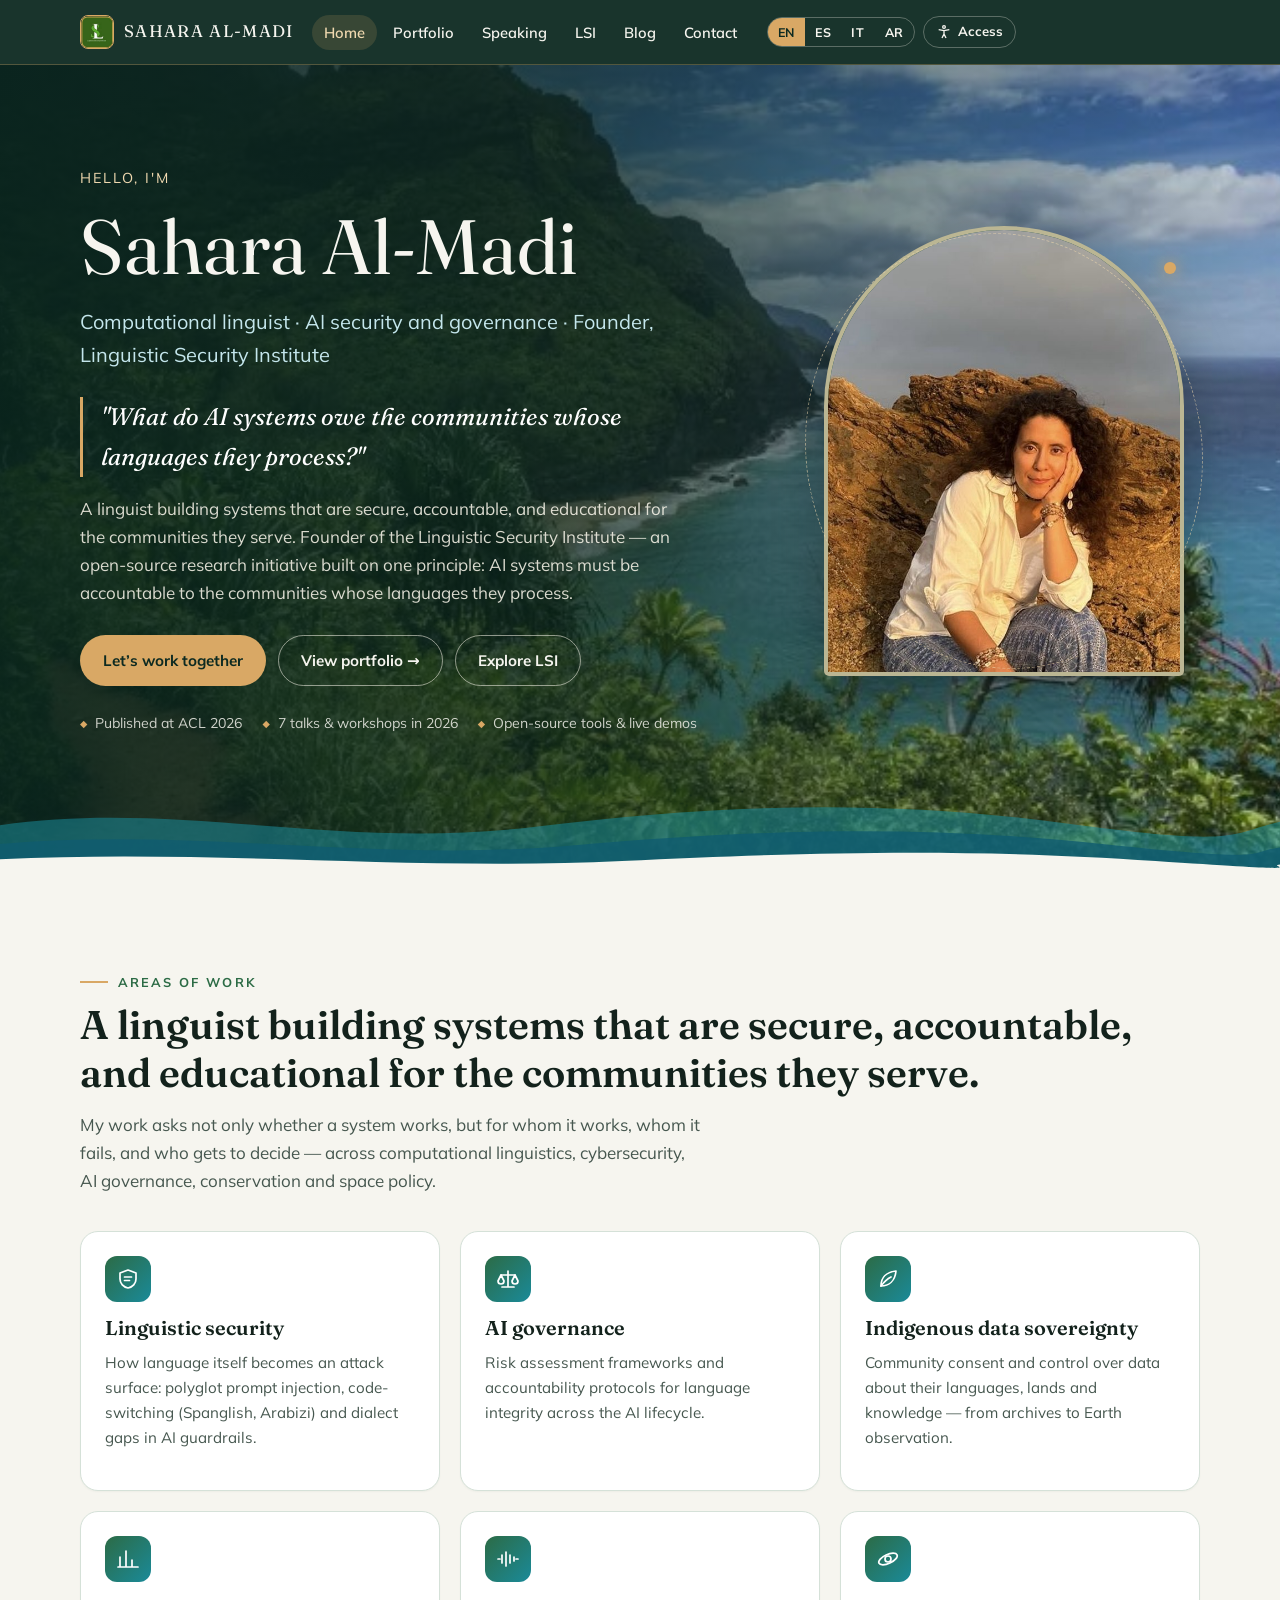
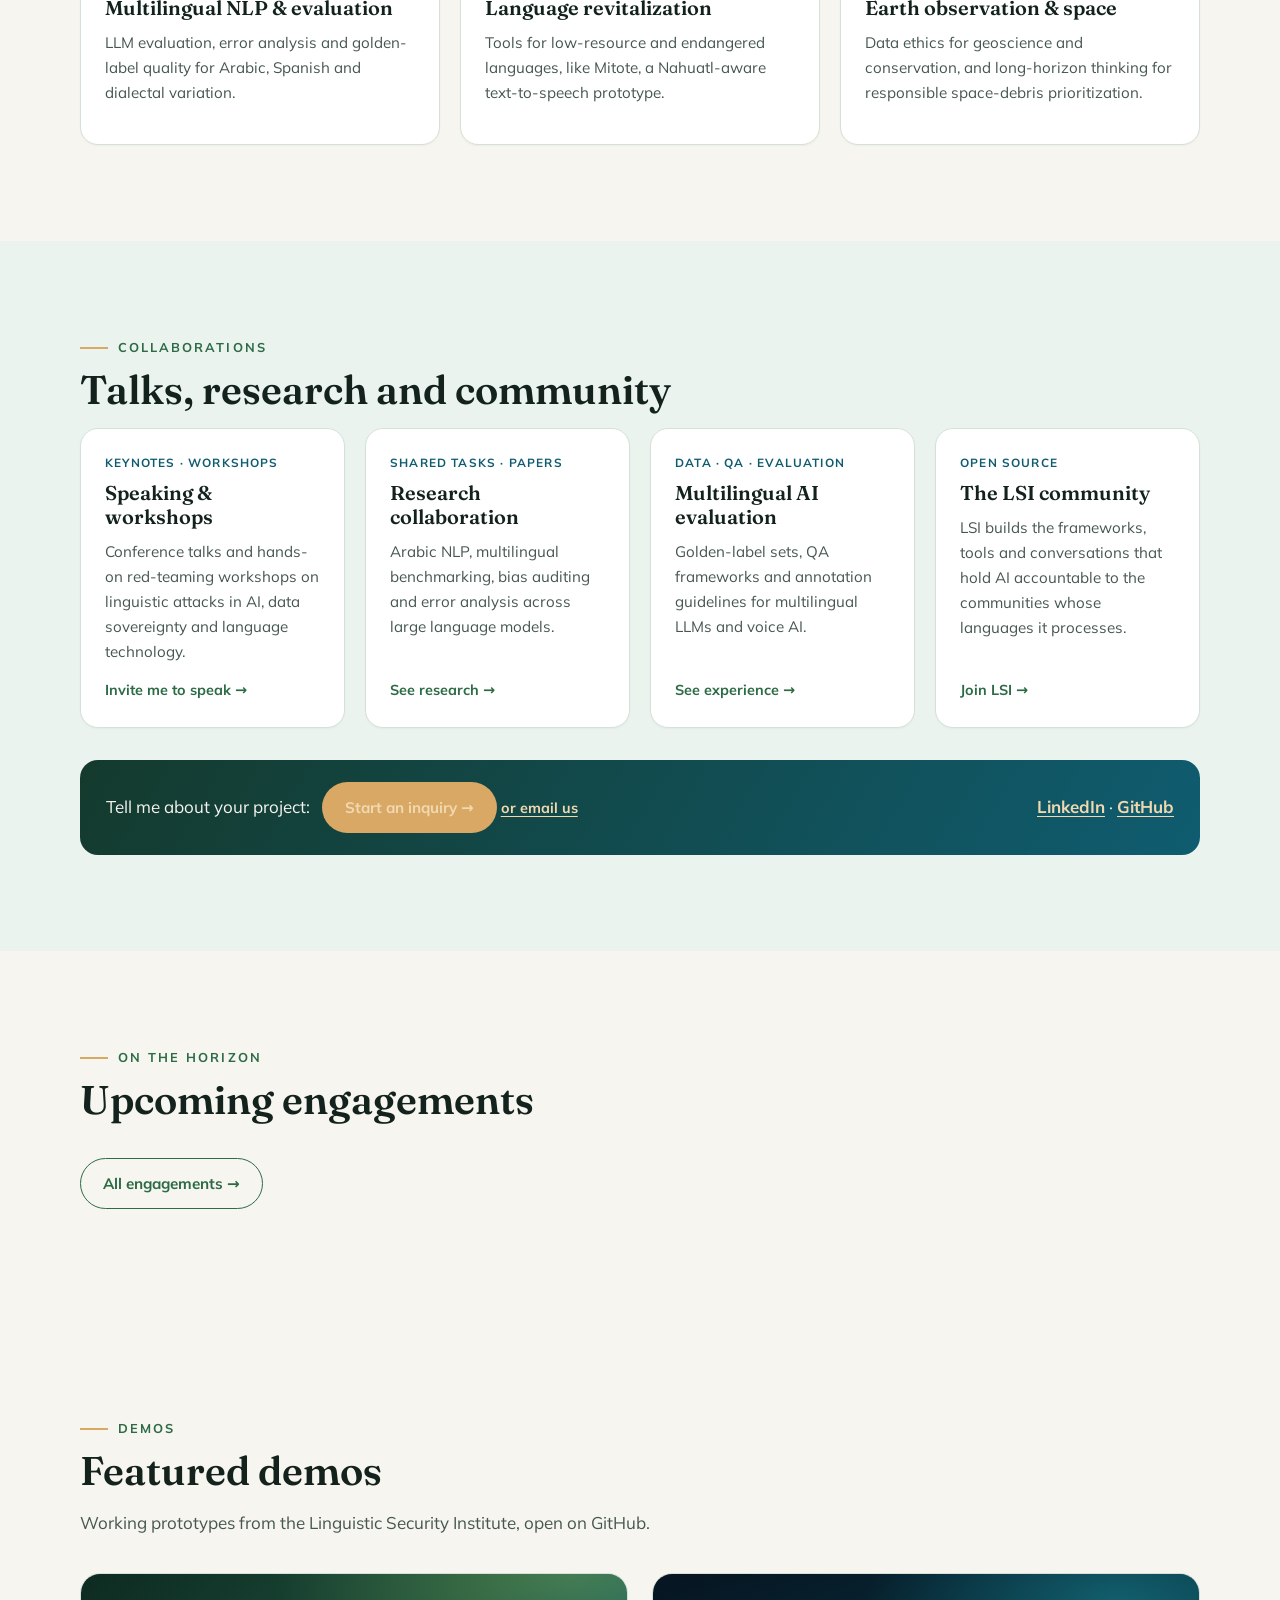
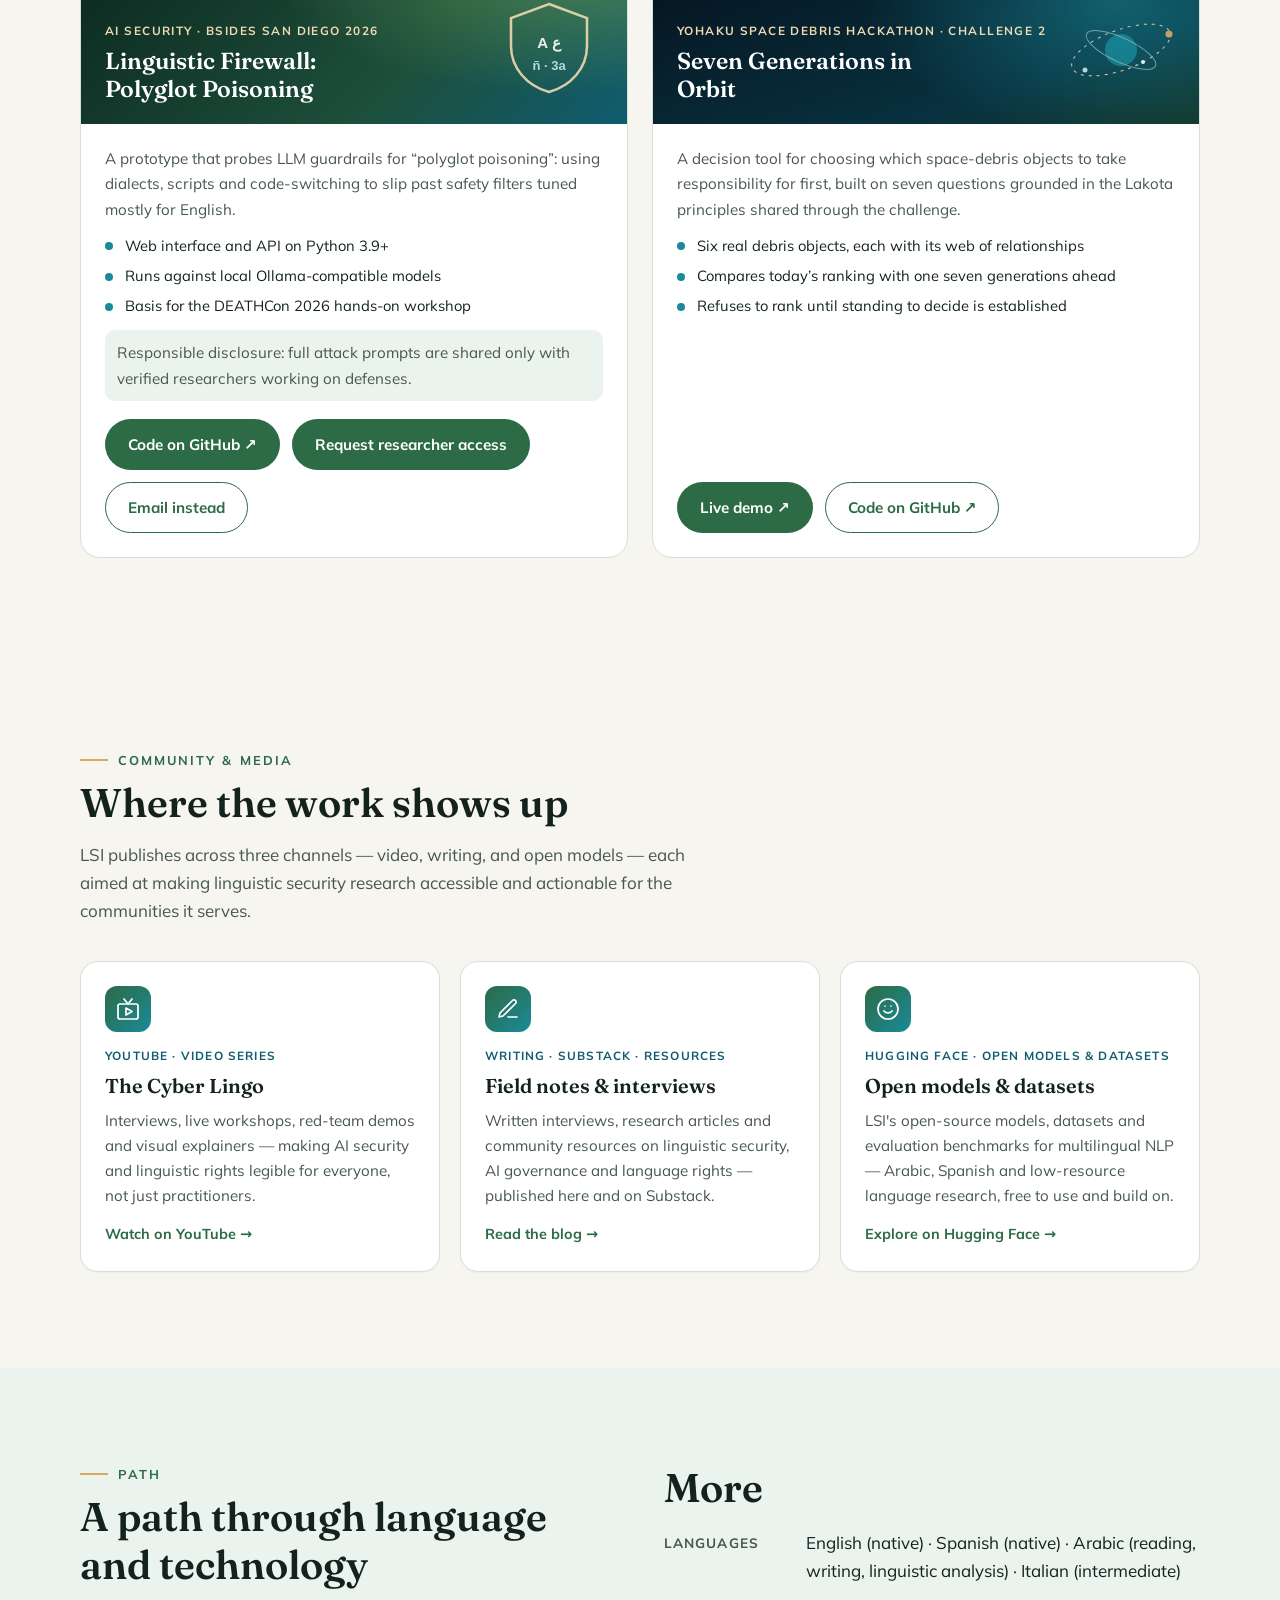
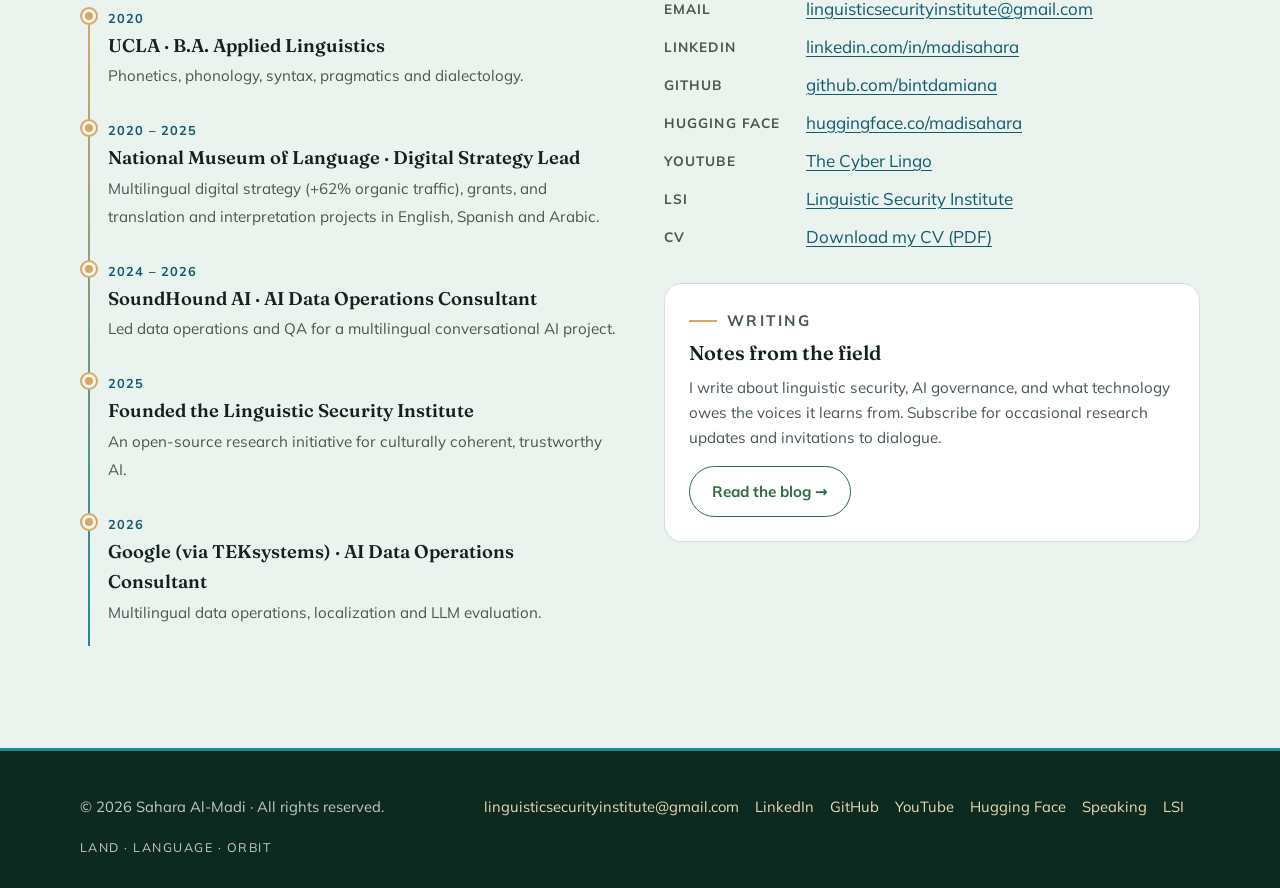
==== index.html @ 8123ed78 "Add files via upload" ====
<!doctype html>
<html lang="en">
<head>
<meta charset="utf-8">
<meta name="viewport" content="width=device-width, initial-scale=1">
<title>Sahara Al-Madi — Computational Linguist &amp; AI Governance</title>
<meta name="description" content="Sahara Al-Madi is a computational linguist working on multilingual NLP, AI governance and linguistic security, and founder of the Linguistic Security Institute.">
<meta property="og:title" content="Sahara Al-Madi — Computational Linguist &amp; AI Governance">
<meta property="og:description" content="Sahara Al-Madi is a computational linguist working on multilingual NLP, AI governance and linguistic security, and founder of the Linguistic Security Institute.">
<link rel="icon" href="assets/lsi-logo.png">
<link rel="stylesheet" href="assets/site.css">
<style>body{margin:0;background:#f6f2e7} .sam:not(.js) .tools .lang, .sam:not(.js) [data-panel] { display: none !important; }</style>
</head>
<body>
<div class="sam" lang="en-US" dir="ltr">
<a class="skip" href="#main" data-i18n="skip">Skip to content</a>
<header class="topbar">
  <div class="wrap">
    <a class="brand" href="/"><img src="assets/lsi-logo.png" alt="" width="34" height="34"><span>Sahara Al-Madi</span></a>
    <nav aria-label="Main"><ul class="nav" id="sam-nav">
      <li><a href="/" aria-current="page" data-i18n="nav.home">Home</a></li><li><a href="portfolio.html" data-i18n="nav.portfolio">Portfolio</a></li><li><a href="speaking.html" data-i18n="nav.speaking">Speaking</a></li><li><a href="lsi.html" data-i18n="nav.lsi">LSI</a></li><li><a href="blog/index.html" data-i18n="nav.blog">Blog</a></li>
      <li><a href="contact.html" data-i18n="nav.contact">Contact</a></li>
    </ul></nav>
    <div class="tools">
      <div class="lang" role="group" aria-label="Language" data-i18n-aria="lang.label"><button type="button" data-lang="en" aria-pressed="true" lang="en" title="English (US)">EN</button><button type="button" data-lang="es" aria-pressed="false" lang="es" title="Español (México)">ES</button><button type="button" data-lang="it" aria-pressed="false" lang="it" title="Italiano">IT</button><button type="button" data-lang="ar" aria-pressed="false" lang="ar" title="العربية">AR</button></div>
      <button type="button" class="icon-btn" data-panel aria-expanded="false" aria-controls="sam-a11y">
        <svg width="16" height="16" viewBox="0 0 24 24" fill="none" stroke="currentColor" stroke-width="2" aria-hidden="true"><circle cx="12" cy="4.5" r="2"/><path d="M4 8.5l8 1.5 8-1.5M12 10v5l-3 6M12 15l3 6"/></svg>
        <span class="lbl" data-i18n="a11y.btn">Access</span></button>
      <button type="button" class="icon-btn menu-btn" data-menu aria-expanded="false" aria-controls="sam-nav"><span data-i18n="nav.menu">Menu</span></button>
    </div>
  </div>
</header>
<div class="a11y-panel" id="sam-a11y" role="dialog" aria-labelledby="sam-a11y-t" hidden>
  <h2 id="sam-a11y-t" data-i18n="a11y.title">Reading & accommodation</h2>
  <p data-i18n="a11y.hint" class="hint">Your choices are remembered on this device.</p>
  <div class="a11y-row"><span data-i18n="a11y.size">Text size</span>
    <div class="size-btns" role="group"><button type="button" data-size="0" aria-pressed="true" style="font-size:12px">A</button><button type="button" data-size="1" aria-pressed="false" style="font-size:14px">A</button><button type="button" data-size="2" aria-pressed="false" style="font-size:16px">A</button><button type="button" data-size="3" aria-pressed="false" style="font-size:18px">A</button></div></div>
  <div class="a11y-row"><span id="lbl-text" data-i18n="a11y.text">Text-only mode</span>
      <button type="button" class="switch" role="switch" aria-checked="false" data-mode="text" aria-labelledby="lbl-text"></button></div><div class="a11y-row"><span id="lbl-readable" data-i18n="a11y.readable">Readable font (dyslexia-friendly)</span>
      <button type="button" class="switch" role="switch" aria-checked="false" data-mode="readable" aria-labelledby="lbl-readable"></button></div><div class="a11y-row"><span id="lbl-contrast" data-i18n="a11y.contrast">High contrast</span>
      <button type="button" class="switch" role="switch" aria-checked="false" data-mode="contrast" aria-labelledby="lbl-contrast"></button></div><div class="a11y-row"><span id="lbl-dark" data-i18n="a11y.dark">Night-sky theme</span>
      <button type="button" class="switch" role="switch" aria-checked="false" data-mode="dark" aria-labelledby="lbl-dark"></button></div><div class="a11y-row"><span id="lbl-calm" data-i18n="a11y.calm">Reduce motion</span>
      <button type="button" class="switch" role="switch" aria-checked="false" data-mode="calm" aria-labelledby="lbl-calm"></button></div>
  <button type="button" class="reset" data-reset data-i18n="a11y.reset">Reset all</button>
  <button type="button" class="reset" data-panel data-i18n="a11y.close" style="margin-top:6px">Close</button>
</div>
<main id="main">
<div class="text-only-note wrap" data-i18n="textonly.note">Text-only mode is on: images and decoration are hidden. Turn it off from the Access menu.</div>
<section class="hero hero-photo">
  <img class="hero-bg deco" src="assets/hero-coast.jpg" alt="" width="1024" height="408">
  <div class="wrap hero-grid"><div>
    <p data-i18n="home.eyebrow" class="eyebrow">Hello, I'm</p>
    <h1>Sahara Al-Madi</h1>
    <p data-i18n="home.roles" class="roles">Computational linguist · AI security and governance · Founder, Linguistic Security Institute</p>
    <p data-i18n="home.quote" class="quote">"What do AI systems owe the communities whose languages they process?"</p>
    <p data-i18n="home.lede" class="lede">A linguist building systems that are secure, accountable, and educational for the communities they serve. Founder of the Linguistic Security Institute — an open-source research initiative built on one principle: AI systems must be accountable to the communities whose languages they process.</p>
    <div class="btns">
      <a class="btn btn-gold" href="speaking.html#inquire" data-i18n="home.cta1">Let’s work together</a>
      <a class="btn btn-ghost" href="portfolio.html" data-i18n="home.cta2">View portfolio →</a>
      <a class="btn btn-ghost" href="lsi.html" data-i18n="home.cta3">Explore LSI</a>
    </div>
    <div class="stat-line"><span data-i18n="hero.s1">Published at ACL 2026</span><span data-i18n="hero.s2">7 talks & workshops in 2026</span><span data-i18n="hero.s3">Open-source tools & live demos</span></div>
  </div>
  <div class="portrait-wrap"><div class="portrait"><img src="assets/sahara-portrait.jpg" width="725" height="796" alt="Sahara Al-Madi sitting on sunlit coastal rocks at golden hour" data-i18n-alt="portrait.alt"></div></div>
  </div>
  <svg class="landscape deco" viewBox="0 0 1440 120" preserveAspectRatio="none" aria-hidden="true" focusable="false" style="height:clamp(60px,8vw,110px)">
  <path d="M0 60 C200 30 380 90 600 62 S1000 30 1200 58 1380 70 1440 56 V120 H0Z" fill="#1a8a99" opacity=".55"/>
  <path d="M0 82 C220 62 420 104 640 84 S1040 60 1240 82 1400 92 1440 86 V120 H0Z" fill="#0f5c70" opacity=".8"/>
  <path class="near" d="M0 100 C240 88 460 114 700 102 S1100 88 1300 102 1420 108 1440 106 V120 H0Z" fill="var(--bg)"/>
</svg>
</section>

<section class="block"><div class="wrap">
  <p class="kicker" data-i18n="focus.kicker">Areas of work</p><h2 class="sec-title" data-i18n="focus.title">A linguist building systems that are secure, accountable, and educational for the communities they serve.</h2><p class="sec-intro" data-i18n="focus.intro">My work asks not only whether a system works, but for whom it works, whom it fails, and who gets to decide — across computational linguistics, cybersecurity, AI governance, conservation and space policy.</p>
  <div class="grid g3"><article class="card"><span class="glyph deco" aria-hidden="true"><svg viewBox="0 0 24 24" fill="none" stroke="currentColor" stroke-width="1.7" stroke-linecap="round" stroke-linejoin="round"><path d="M12 3l8 3v6c0 4.5-3.4 8.2-8 9-4.6-.8-8-4.5-8-9V6l8-3z"/><path d="M8.5 10h7M8.5 13.5h5"/></svg></span><h3 data-i18n="f1.t">Linguistic security</h3><p data-i18n="f1.d">How language itself becomes an attack surface: polyglot prompt injection, code-switching (Spanglish, Arabizi) and dialect gaps in AI guardrails.</p></article><article class="card"><span class="glyph deco" aria-hidden="true"><svg viewBox="0 0 24 24" fill="none" stroke="currentColor" stroke-width="1.7" stroke-linecap="round" stroke-linejoin="round"><path d="M12 4v16M6 20h12M5 8h14"/><path d="M5 8l-3 6a3 3 0 006 0L5 8zM19 8l-3 6a3 3 0 006 0l-3-6z"/></svg></span><h3 data-i18n="f2.t">AI governance</h3><p data-i18n="f2.d">Risk assessment frameworks and accountability protocols for language integrity across the AI lifecycle.</p></article><article class="card"><span class="glyph deco" aria-hidden="true"><svg viewBox="0 0 24 24" fill="none" stroke="currentColor" stroke-width="1.7" stroke-linecap="round" stroke-linejoin="round"><path d="M5 19c0-8 5-14 15-15-1 10-7 15-15 15z"/><path d="M5 19c3-4 6-7 10-9"/></svg></span><h3 data-i18n="f3.t">Indigenous data sovereignty</h3><p data-i18n="f3.d">Community consent and control over data about their languages, lands and knowledge — from archives to Earth observation.</p></article><article class="card"><span class="glyph deco" aria-hidden="true"><svg viewBox="0 0 24 24" fill="none" stroke="currentColor" stroke-width="1.7" stroke-linecap="round" stroke-linejoin="round"><path d="M4 20V10M10 20V4M16 20v-7M22 20H2"/></svg></span><h3 data-i18n="f4.t">Multilingual NLP & evaluation</h3><p data-i18n="f4.d">LLM evaluation, error analysis and golden-label quality for Arabic, Spanish and dialectal variation.</p></article><article class="card"><span class="glyph deco" aria-hidden="true"><svg viewBox="0 0 24 24" fill="none" stroke="currentColor" stroke-width="1.7" stroke-linecap="round" stroke-linejoin="round"><path d="M2 12h2M6 8v8M10 5v14M14 8v8M18 10v4M22 12h-2"/></svg></span><h3 data-i18n="f5.t">Language revitalization</h3><p data-i18n="f5.d">Tools for low-resource and endangered languages, like Mitote, a Nahuatl-aware text-to-speech prototype.</p></article><article class="card"><span class="glyph deco" aria-hidden="true"><svg viewBox="0 0 24 24" fill="none" stroke="currentColor" stroke-width="1.7" stroke-linecap="round" stroke-linejoin="round"><circle cx="12" cy="12" r="3"/><ellipse cx="12" cy="12" rx="10" ry="4.5" transform="rotate(-25 12 12)"/></svg></span><h3 data-i18n="f6.t">Earth observation & space</h3><p data-i18n="f6.d">Data ethics for geoscience and conservation, and long-horizon thinking for responsible space-debris prioritization.</p></article></div>
</div></section>

<section class="block alt" id="work"><div class="wrap">
  <p class="kicker" data-i18n="collab.kicker">Collaborations</p><h2 class="sec-title" data-i18n="collab.title">Talks, research and community</h2>
  <div class="grid g4"><a class="card" href="speaking.html"><div data-i18n="c1.tag" class="tag">Keynotes · workshops</div><h3 data-i18n="c1.t">Speaking & workshops</h3><p data-i18n="c1.d">Conference talks and hands-on red-teaming workshops on linguistic attacks in AI, data sovereignty and language technology.</p><span data-i18n="c1.m" class="more">Invite me to speak →</span></a><a class="card" href="portfolio.html#research"><div data-i18n="c2.tag" class="tag">Shared tasks · papers</div><h3 data-i18n="c2.t">Research collaboration</h3><p data-i18n="c2.d">Arabic NLP, multilingual benchmarking, bias auditing and error analysis across large language models.</p><span data-i18n="c2.m" class="more">See research →</span></a><a class="card" href="portfolio.html#experience"><div data-i18n="c3.tag" class="tag">Data · QA · evaluation</div><h3 data-i18n="c3.t">Multilingual AI evaluation</h3><p data-i18n="c3.d">Golden-label sets, QA frameworks and annotation guidelines for multilingual LLMs and voice AI.</p><span data-i18n="c3.m" class="more">See experience →</span></a><a class="card" href="lsi.html"><div data-i18n="c4.tag" class="tag">Open source</div><h3 data-i18n="c4.t">The LSI community</h3><p data-i18n="c4.d">LSI builds the frameworks, tools and conversations that hold AI accountable to the communities whose languages it processes.</p><span data-i18n="c4.m" class="more">Join LSI →</span></a></div>
  <div class="contact-strip"><span><span data-i18n="contact.lead">Tell me about your project:</span> <a class="btn btn-gold" href="https://docs.google.com/forms/d/e/1FAIpQLSfYIryQNWFWlKuIRPGL1lqg7giIMWGLlpkgukA0AJf5lLCF3Q/viewform?usp=header" target="_blank" rel="noopener" style="margin-left:8px">Start an inquiry →</a> <a href="mailto:linguisticsecurityinstitute@gmail.com" style="font-size:.9rem">or email us</a></span>
    <span><a href="https://www.linkedin.com/in/madisahara" rel="noopener">LinkedIn</a> · <a href="https://github.com/bintdamiana" rel="noopener">GitHub</a></span></div>
</div></section>

<section class="block"><div class="wrap">
  <p class="kicker" data-i18n="up.kicker">On the horizon</p><h2 class="sec-title" data-i18n="up.title">Upcoming engagements</h2>
  <div class="events" data-upcoming="4"><article class="event is-past" hidden>
  <div class="date" data-date="2026-01-24"><span class="d">24</span><span class="m">Jan 2026</span></div>
  <div>
    <div class="where"><strong class="ltr">Tech Intersections</strong> · <span class="ltr">Northeastern University, Oakland</span></div>
    <h3 class="ltr">"Bridging the Cybersecurity Gap for Multilingual and Marginalized Communities"</h3>
    <p data-i18n="ev.tech">On the intersection of language, security and equity.</p>
  </div>
  <span class="badge past" data-fmt="fmt.inperson">Past</span>
</article><article class="event is-past" hidden>
  <div class="date" data-date="2026-03-16"><span class="d">16</span><span class="m">Mar 2026</span></div>
  <div>
    <div class="where"><strong class="ltr">GEO Indigenous Summit</strong> · <span class="ltr">Group on Earth Observations</span></div>
    <h3 class="ltr">"Who Speaks for the Data? A Linguist’s Lens on Listening to Land and Language"</h3>
    <p data-i18n="ev.geo">Parallels between human-language AI and non-human data ethics for space and conservation communities.</p>
  </div>
  <span class="badge past" data-fmt="fmt.virtual">Past</span>
</article><article class="event is-past" hidden>
  <div class="date" data-date="2026-04-04"><span class="d">4</span><span class="m">Apr 2026</span></div>
  <div>
    <div class="where"><strong class="ltr">BSides San Diego</strong> · <span class="ltr">San Diego State University</span></div>
    <h3 class="ltr">"Polyglot Poisoning: Bypassing AI Guardrails via the Linguistic Supply Chain"</h3>
    <p data-i18n="ev.bsides">Featured the Linguistic Firewall demo, examining vulnerabilities and defensive frameworks.</p>
  </div>
  <span class="badge past" data-fmt="fmt.inperson">Past</span>
</article><article class="event">
  <div class="date" data-date="2026-10-09"><span class="d">9</span><span class="m">Oct 2026</span></div>
  <div>
    <div class="where"><strong class="ltr">Yohaku Space Global Showcase</strong> · <span class="ltr">Space Debris Hackathon</span></div>
    <h3 class="ltr">"Seven Generations in Orbit: A Framework for Responsible Debris Prioritization"</h3>
    <p data-i18n="ev.yohaku">Hackathon contribution solving Challenge 2, presented via public showcase video.</p>
  </div>
  <span class="badge" data-fmt="fmt.virtual">Virtual</span>
</article><article class="event">
  <div class="date" data-date="2026-10-11"><span class="d">11</span><span class="m">Oct 2026</span></div>
  <div>
    <div class="where"><strong class="ltr">Geological Society of America — GSA Connects 2026</strong> · <span class="ltr">Colorado Convention Center, Denver</span></div>
    <h3 class="ltr">"Indigenous Data Sovereignty in AI-Driven Earth Observation: A Framework for Equitable Geoscience and Education"</h3>
    <p data-i18n="ev.gsa">A proposed framework for Indigenous data sovereignty in geoscience and education.</p>
  </div>
  <span class="badge" data-fmt="fmt.inperson">In person</span>
</article><article class="event">
  <div class="date" data-date="2026-10-16"><span class="d">16</span><span class="m">Oct 2026</span></div>
  <div>
    <div class="where"><strong class="ltr">Technology for Second Language Learning Conference</strong> · <span class="ltr">Iowa State University</span></div>
    <h3 class="ltr">"To Listen is to Inherit: From Grandmothers to Generative Models"</h3>
    <p data-i18n="ev.tsll">How human traditions of listening and carrying memory can inform what we build.</p>
  </div>
  <span class="badge" data-fmt="fmt.virtual">Virtual</span>
</article><article class="event">
  <div class="date" data-date="2026-11-14"><span class="d">14</span><span class="m">Nov 2026</span></div>
  <div>
    <div class="where"><strong class="ltr">DEATHCon / BSides San Diego</strong> · <span class="ltr">University of San Diego</span></div>
    <h3 class="ltr"><a href="https://deathcon.io/workshops.html" rel="noopener" target="_blank">"Polyglot Poisoning: Hands-On Hunting for Linguistic Attacks in AI"</a></h3>
    <p data-i18n="ev.death">Pre-recorded virtual workshop plus a Saturday in-person, hands-on session.</p>
  </div>
  <span class="badge" data-fmt="fmt.hybrid">Virtual & in person</span>
</article></div>
  <p style="margin-top:20px"><a class="btn btn-line" href="portfolio.html#speaking" data-i18n="up.all">All engagements →</a></p>
</div></section>

<section class="block" id="demos"><div class="wrap">
  <p class="kicker" data-i18n="demo.kicker">Demos</p><h2 class="sec-title" data-i18n="demo.title">Featured demos</h2><p class="sec-intro" data-i18n="demo.intro">Working prototypes from the Linguistic Security Institute, open on GitHub.</p>
  <div class="demos">
<article class="demo">
  <div class="band fw"><svg viewBox="0 0 120 120" fill="none" aria-hidden="true"><path d="M60 14l38 14v28c0 22-16 40-38 46-22-6-38-24-38-46V28l38-14z" stroke="#f0d9b0" stroke-width="2.5"/><text x="60" y="58" text-anchor="middle" font-family="sans-serif" font-size="15" font-weight="700" fill="#fff">A ع</text><text x="60" y="80" text-anchor="middle" font-family="sans-serif" font-size="13" font-weight="700" fill="#c4e6ec">ñ · 3a</text></svg><div data-i18n="d1.tag" class="tag">AI security · BSides San Diego 2026</div><h3 class="ltr">Linguistic Firewall: Polyglot Poisoning</h3></div>
  <div class="body"><p data-i18n="d1.d">A prototype that probes LLM guardrails for "polyglot poisoning": using dialects, scripts and code-switching to slip past safety filters tuned mostly for English.</p><ul class="points"><li data-i18n="d1.p1">Web interface and API on Python 3.9+</li><li data-i18n="d1.p2">Runs against local Ollama-compatible models</li><li data-i18n="d1.p3">Basis for the DEATHCon 2026 hands-on workshop</li></ul><p data-i18n="d1.note" class="note">Responsible disclosure: full attack prompts are shared only with verified researchers working on defenses.</p>
    <div class="btns"><a class="btn btn-sm btn-solid" href="https://github.com/LinguisticSecurityInstitute/linguistic-firewall" rel="noopener" target="_blank" data-i18n="btn.code">Code on GitHub ↗</a>
    <a class="btn btn-sm btn-solid" href="https://docs.google.com/forms/d/e/1FAIpQLSfYIryQNWFWlKuIRPGL1lqg7giIMWGLlpkgukA0AJf5lLCF3Q/viewform?usp=header" target="_blank" rel="noopener" data-i18n="btn.access">Request researcher access</a>
    <a class="btn btn-sm btn-line" href="mailto:linguisticsecurityinstitute@gmail.com?subject=Linguistic%20Firewall%20researcher%20access">Email instead</a></div></div>
</article>
<article class="demo">
  <div class="band orbit"><svg viewBox="0 0 120 120" fill="none" aria-hidden="true"><circle cx="60" cy="60" r="16" fill="#1a8a99" opacity=".9"/><ellipse cx="60" cy="60" rx="52" ry="20" stroke="#f0d9b0" stroke-dasharray="3 5" transform="rotate(-20 60 60)"/><ellipse cx="60" cy="60" rx="38" ry="12" stroke="#c4e6ec" opacity=".6" transform="rotate(25 60 60)"/><circle cx="108" cy="44" r="3.5" fill="#d9a865"/><circle cx="24" cy="80" r="2.5" fill="#c4e6ec"/><circle cx="82" cy="72" r="2" fill="#fff"/></svg><div data-i18n="d2.tag" class="tag">YOHAKU Space Debris Hackathon · Challenge 2</div><h3 class="ltr">Seven Generations in Orbit</h3></div>
  <div class="body"><p data-i18n="d2.d">A decision tool for choosing which space-debris objects to take responsibility for first, built on seven questions grounded in the Lakota principles shared through the challenge.</p><ul class="points"><li data-i18n="d2.p1">Six real debris objects, each with its web of relationships</li><li data-i18n="d2.p2">Compares today’s ranking with one seven generations ahead</li><li data-i18n="d2.p3">Refuses to rank until standing to decide is established</li></ul>
    <div class="btns"><a class="btn btn-sm btn-solid" href="https://almadilsitask2yohaku.kimi.page/" rel="noopener" target="_blank" data-i18n="btn.live">Live demo ↗</a>
    <a class="btn btn-sm btn-line" href="https://github.com/LinguisticSecurityInstitute/YOHAKU2026" rel="noopener" target="_blank" data-i18n="btn.code">Code on GitHub ↗</a></div></div>
</article>
</div>
</div></section>

<section class="block" id="media"><div class="wrap">
  <p class="kicker">Community & media</p>
  <h2 class="sec-title">Where the work shows up</h2>
  <p class="sec-intro">LSI publishes across three channels — video, writing, and open models — each aimed at making linguistic security research accessible and actionable for the communities it serves.</p>
  <div class="grid g3">

    <a class="card" href="https://www.youtube.com/@TheCyberLingo" target="_blank" rel="noopener">
      <span class="glyph deco" aria-hidden="true"><svg viewBox="0 0 24 24" fill="none" stroke="currentColor" stroke-width="1.7" stroke-linecap="round" stroke-linejoin="round"><rect x="2" y="7" width="20" height="15" rx="2"/><path d="M16 2l-4 5-4-5"/><polygon points="10 11 16 14.5 10 18 10 11"/></svg></span>
      <div class="tag">YouTube · video series</div>
      <h3>The Cyber Lingo</h3>
      <p>Interviews, live workshops, red-team demos and visual explainers — making AI security and linguistic rights legible for everyone, not just practitioners.</p>
      <span class="more">Watch on YouTube →</span>
    </a>

    <a class="card" href="blog/index.html">
      <span class="glyph deco" aria-hidden="true"><svg viewBox="0 0 24 24" fill="none" stroke="currentColor" stroke-width="1.7" stroke-linecap="round" stroke-linejoin="round"><path d="M12 20h9"/><path d="M16.5 3.5a2.121 2.121 0 013 3L7 19l-4 1 1-4L16.5 3.5z"/></svg></span>
      <div class="tag">Writing · Substack · resources</div>
      <h3>Field notes & interviews</h3>
      <p>Written interviews, research articles and community resources on linguistic security, AI governance and language rights — published here and on Substack.</p>
      <span class="more">Read the blog →</span>
    </a>

    <a class="card" href="https://huggingface.co/madisahara" target="_blank" rel="noopener">
      <span class="glyph deco" aria-hidden="true"><svg viewBox="0 0 24 24" fill="none" stroke="currentColor" stroke-width="1.7" stroke-linecap="round" stroke-linejoin="round"><circle cx="12" cy="12" r="10"/><path d="M8 14s1.5 2 4 2 4-2 4-2"/><line x1="9" y1="9" x2="9.01" y2="9"/><line x1="15" y1="9" x2="15.01" y2="9"/></svg></span>
      <div class="tag">Hugging Face · open models & datasets</div>
      <h3>Open models & datasets</h3>
      <p>LSI's open-source models, datasets and evaluation benchmarks for multilingual NLP — Arabic, Spanish and low-resource language research, free to use and build on.</p>
      <span class="more">Explore on Hugging Face →</span>
    </a>

  </div>
</div></section>

<section class="block alt"><div class="wrap grid g2" style="align-items:start;gap:48px">
  <div><p class="kicker" data-i18n="path.kicker">Path</p><h2 class="sec-title" data-i18n="path.title">A path through language and technology</h2><ol class="path"><li><span class="when ltr">2020</span><strong data-i18n="p1.t">UCLA · B.A. Applied Linguistics</strong><span data-i18n="p1.d" class="desc">Phonetics, phonology, syntax, pragmatics and dialectology.</span></li><li><span class="when ltr">2020 – 2025</span><strong data-i18n="p2.t">National Museum of Language · Digital Strategy Lead</strong><span data-i18n="p2.d" class="desc">Multilingual digital strategy (+62% organic traffic), grants, and translation and interpretation projects in English, Spanish and Arabic.</span></li><li><span class="when ltr">2024 – 2026</span><strong data-i18n="p3.t">SoundHound AI · AI Data Operations Consultant</strong><span data-i18n="p3.d" class="desc">Led data operations and QA for a multilingual conversational AI project.</span></li><li><span class="when ltr">2025</span><strong data-i18n="p4.t">Founded the Linguistic Security Institute</strong><span data-i18n="p4.d" class="desc">An open-source research initiative for culturally coherent, trustworthy AI.</span></li><li><span class="when ltr">2026</span><strong data-i18n="p5.t">Google (via TEKsystems) · AI Data Operations Consultant</strong><span data-i18n="p5.d" class="desc">Multilingual data operations, localization and LLM evaluation.</span></li></ol></div>
  <div>
    <h2 class="sec-title" data-i18n="more.title">More</h2>
    <dl class="facts">
      <dt data-i18n="more.lang">Languages</dt><dd data-i18n="more.langv">English (native) · Spanish (native) · Arabic (reading, writing, linguistic analysis) · Italian (intermediate)</dd>
      <dt data-i18n="more.email">Email</dt><dd><a href="mailto:linguisticsecurityinstitute@gmail.com">linguisticsecurityinstitute@gmail.com</a></dd>
      <dt>LinkedIn</dt><dd><a href="https://www.linkedin.com/in/madisahara" rel="noopener">linkedin.com/in/madisahara</a></dd>
      <dt>GitHub</dt><dd><a href="https://github.com/bintdamiana" rel="noopener">github.com/bintdamiana</a></dd>
      <dt>Hugging Face</dt><dd><a href="https://huggingface.co/madisahara" rel="noopener" target="_blank">huggingface.co/madisahara</a></dd>
      <dt>YouTube</dt><dd><a href="https://www.youtube.com/@TheCyberLingo" rel="noopener" target="_blank">The Cyber Lingo</a></dd>
      <dt>LSI</dt><dd><a href="lsi.html">Linguistic Security Institute</a></dd>
      <dt data-i18n="more.cv">CV</dt><dd><a href="assets/Sahara-Al-Madi-CV-2026.pdf" data-i18n="more.cvl">Download my CV (PDF)</a></dd>
    </dl>
    <div class="card" style="margin-top:32px">
      <p data-i18n="blog.kicker" class="kicker">Writing</p><h3 data-i18n="blog.title">Notes from the field</h3><p data-i18n="blog.text">I write about linguistic security, AI governance, and what technology owes the voices it learns from. Subscribe for occasional research updates and invitations to dialogue.</p>
      <a class="btn btn-line" href="blog/index.html" data-i18n="blog.btn" style="align-self:flex-start">Read the blog →</a>
    </div>
  </div>
</div></section>
</main>
<footer class="foot"><div class="wrap">
  <div>© <span data-year>2026</span> Sahara Al-Madi · <span data-i18n="foot.rights">All rights reserved.</span></div>
  <div><a href="mailto:linguisticsecurityinstitute@gmail.com">linguisticsecurityinstitute@gmail.com</a><a href="https://www.linkedin.com/in/madisahara" rel="noopener">LinkedIn</a><a href="https://github.com/bintdamiana" rel="noopener">GitHub</a><a href="https://www.youtube.com/@TheCyberLingo" rel="noopener" target="_blank">YouTube</a><a href="https://huggingface.co/madisahara" rel="noopener" target="_blank">Hugging Face</a><a href="speaking.html" data-i18n="nav.speaking">Speaking</a><a href="lsi.html">LSI</a></div>
  <div class="place" data-i18n="foot.place">Language · Technology · Education</div>
</div></footer>
</div>
<script>document.querySelectorAll('.sam').forEach(function(r){r.classList.add('js')});</script>
<script src="assets/site.js"></script>
</body>
</html>
---- assets/site.css ----
/* =========================================================
   Sahara Al-Madi — site styles
   Everything is scoped under .sam so it can live inside a
   WordPress page without fighting the theme's own CSS.
   ========================================================= */
@import url('https://fonts.googleapis.com/css2?family=Fraunces:opsz,wght@9..144,400;9..144,600&family=Mulish:wght@400;600;700&family=Atkinson+Hyperlegible:wght@400;700&family=Noto+Naskh+Arabic:wght@400;500;600;700&family=Noto+Sans+Arabic:wght@400;500;600;700&display=swap');

.sam {
  /* Lush, professional palette drawn from coastal rainforest + golden-hour rock */
  --forest-900: #0d2a21;   /* canopy shadow (header, footer) */
  --forest-800: #143a2d;
  --forest-700: #1d4f3b;
  --moss: #2c6b45;         /* fern: primary accent, AA on white */
  --leaf: #79b05d;
  --ocean-900: #08313f;
  --ocean-700: #0f5c70;    /* deep water: links */
  --ocean-500: #1a8a99;    /* lagoon */
  --sky: #c4e6ec;
  --space: #061420;
  --gold: #d9a865;         /* golden-hour sandstone */
  --gold-soft: #f0d9b0;
  --cream: #f6f5ef;
  --paper: #ffffff;
  --mist: #ebf3ee;
  --ink: #13221c;
  --ink-soft: #46574f;
  --line: #d5e1d8;

  --bg: var(--cream);
  --surface: var(--paper);
  --surface-2: var(--mist);
  --text: var(--ink);
  --text-soft: var(--ink-soft);
  --accent: var(--moss);
  --accent-2: var(--ocean-700);
  --border: var(--line);

  --font-display: 'Fraunces', Georgia, 'Times New Roman', serif;
  --font-body: 'Mulish', system-ui, -apple-system, 'Segoe UI', sans-serif;
  --font-ar: 'Noto Naskh Arabic', 'Geeza Pro', 'Traditional Arabic', serif;
  --font-ar-ui: 'Noto Sans Arabic', 'Noto Naskh Arabic', 'Geeza Pro', sans-serif;
  --scale: 1;
  --leading: 1.65;
  --tracking: 0;

  font-family: var(--font-body);
  font-size: calc(17px * var(--scale));
  line-height: var(--leading);
  letter-spacing: var(--tracking);
  color: var(--text);
  background: var(--bg);
  -webkit-font-smoothing: antialiased;
  margin: 0;
}
.sam *, .sam *::before, .sam *::after { box-sizing: border-box; }
.sam img { max-width: 100%; height: auto; display: block; }
.sam a { color: var(--accent-2); text-underline-offset: 3px; }
.sam a:hover { color: var(--accent); }
.sam h1, .sam h2, .sam h3, .sam h4 { font-family: var(--font-display); font-weight: 600; line-height: 1.2; margin: 0 0 .5em; color: inherit; letter-spacing: 0; }
.sam p { margin: 0 0 1em; }
.sam ul, .sam ol { margin: 0; padding: 0; }
.sam .wrap { width: min(1120px, 100% - 32px); margin-inline: auto; }
.sam :focus-visible { outline: 3px solid var(--gold); outline-offset: 3px; border-radius: 4px; }
.sam .skip { position: absolute; left: -999px; top: 8px; z-index: 100; background: var(--gold); color: var(--forest-900); padding: 8px 14px; border-radius: 6px; font-weight: 700; }
.sam .skip:focus { left: 12px; }
.sam [hidden] { display: none !important; }
.sam .vh { position: absolute !important; width: 1px; height: 1px; overflow: hidden; clip: rect(0 0 0 0); white-space: nowrap; }

/* ---------- Top bar ---------- */
.sam .topbar { position: sticky; top: 0; z-index: 50; background: rgba(13, 42, 33, .95); backdrop-filter: blur(8px); color: var(--cream); border-bottom: 1px solid rgba(217, 168, 101, .3); }
.sam .topbar .wrap { display: flex; align-items: center; gap: 18px; min-height: 64px; }
.sam .brand { display: flex; align-items: center; gap: 10px; color: var(--cream); text-decoration: none; font-family: var(--font-display); font-size: 1.05rem; letter-spacing: .08em; text-transform: uppercase; white-space: nowrap; }
.sam .brand img { width: 34px; height: 34px; border-radius: 8px; border: 1px solid var(--gold); }
.sam .brand:hover { color: var(--gold-soft); }
.sam .nav { display: flex; gap: 4px; margin-inline-start: auto; list-style: none; }
.sam .nav a { color: var(--cream); text-decoration: none; padding: 8px 12px; border-radius: 999px; font-size: .92rem; font-weight: 600; }
.sam .nav a:hover, .sam .nav a[aria-current="page"] { background: rgba(217, 168, 101, .16); color: var(--gold-soft); }
.sam .tools { display: flex; align-items: center; gap: 8px; }
.sam .lang { display: flex; border: 1px solid rgba(246, 242, 231, .3); border-radius: 999px; overflow: hidden; }
.sam .lang button { background: none; border: 0; color: var(--cream); font: 700 .78rem/1 var(--font-body); padding: 8px 10px; cursor: pointer; letter-spacing: .05em; }
.sam .lang button[aria-pressed="true"] { background: var(--gold); color: var(--forest-900); }
.sam .icon-btn { background: none; border: 1px solid rgba(246, 242, 231, .3); color: var(--cream); border-radius: 999px; padding: 7px 12px; font: 700 .82rem/1 var(--font-body); cursor: pointer; display: inline-flex; align-items: center; gap: 6px; }
.sam .icon-btn:hover { border-color: var(--gold); color: var(--gold-soft); }
.sam .menu-btn { display: none; }

/* ---------- Accessibility panel ---------- */
.sam .a11y-panel { position: fixed; top: 72px; inset-inline-end: 16px; z-index: 60; width: min(340px, calc(100vw - 32px)); background: var(--paper); color: var(--ink); border: 1px solid var(--line); border-radius: 16px; box-shadow: 0 20px 50px rgba(7, 13, 26, .3); padding: 18px; }
.sam .a11y-panel[hidden] { display: none; }
.sam .a11y-panel h2 { font-size: 1.1rem; margin-bottom: 4px; }
.sam .a11y-panel .hint { font-size: .85rem; color: var(--ink-soft); margin-bottom: 12px; }
.sam .a11y-row { display: flex; align-items: center; justify-content: space-between; gap: 12px; padding: 10px 0; border-top: 1px solid var(--line); font-size: .92rem; font-weight: 600; }
.sam .size-btns { display: flex; gap: 4px; }
.sam .size-btns button { width: 36px; height: 32px; border: 1px solid var(--line); background: var(--cream); border-radius: 8px; cursor: pointer; font-weight: 700; color: var(--ink); }
.sam .size-btns button[aria-pressed="true"] { background: var(--forest-700); color: var(--cream); border-color: var(--forest-700); }
.sam .switch { position: relative; width: 46px; height: 26px; border-radius: 999px; border: 0; background: #c6cbbd; cursor: pointer; flex: none; }
.sam .switch::after { content: ""; position: absolute; top: 3px; inset-inline-start: 3px; width: 20px; height: 20px; border-radius: 50%; background: #fff; transition: transform .2s; }
.sam .switch[aria-checked="true"] { background: var(--moss); }
.sam .switch[aria-checked="true"]::after { transform: translateX(20px); }
.sam[dir="rtl"] .switch[aria-checked="true"]::after { transform: translateX(-20px); }
.sam .reset { margin-top: 12px; width: 100%; padding: 10px; border-radius: 10px; border: 1px solid var(--line); background: var(--cream); font-weight: 700; cursor: pointer; color: var(--ink); }

/* ---------- Hero ---------- */
.sam .hero { position: relative; overflow: hidden; color: var(--cream); background:
  radial-gradient(1100px 480px at 85% -10%, rgba(26, 138, 153, .35), transparent 60%),
  linear-gradient(180deg, var(--space) 0%, #0b2333 40%, var(--ocean-900) 66%, var(--forest-800) 100%); }
.sam .hero .stars { position: absolute; inset: 0; background-image:
  radial-gradient(1.5px 1.5px at 12% 18%, #fff 50%, transparent 51%),
  radial-gradient(1px 1px at 28% 8%, #fff 50%, transparent 51%),
  radial-gradient(1.2px 1.2px at 44% 26%, #dfeaff 50%, transparent 51%),
  radial-gradient(1px 1px at 63% 12%, #fff 50%, transparent 51%),
  radial-gradient(1.6px 1.6px at 78% 30%, #fff 50%, transparent 51%),
  radial-gradient(1px 1px at 90% 10%, #cfe 50%, transparent 51%),
  radial-gradient(1px 1px at 6% 40%, #fff 50%, transparent 51%),
  radial-gradient(1.3px 1.3px at 55% 42%, #fff 50%, transparent 51%),
  radial-gradient(1px 1px at 36% 50%, #fff 50%, transparent 51%),
  radial-gradient(1px 1px at 96% 46%, #fff 50%, transparent 51%);
  opacity: .8; animation: sam-twinkle 6s ease-in-out infinite alternate; }
@keyframes sam-twinkle { from { opacity: .45; } to { opacity: .9; } }
.sam .hero .orbit { position: absolute; width: 520px; height: 520px; inset-inline-end: -120px; top: -160px; border: 1px dashed rgba(227, 207, 150, .25); border-radius: 50%; }
.sam .hero .orbit::after { content: ""; position: absolute; width: 10px; height: 10px; border-radius: 50%; background: var(--gold-soft); top: 50%; left: -5px; box-shadow: 0 0 14px var(--gold); animation: sam-orbit 40s linear infinite; transform-origin: 265px 0; }
@keyframes sam-orbit { to { transform: rotate(360deg); } }
.sam .hero .wrap { position: relative; padding: clamp(64px, 11vw, 132px) 0 clamp(150px, 18vw, 220px); }
.sam .hero .eyebrow { font-size: .9rem; letter-spacing: .14em; text-transform: uppercase; color: var(--gold-soft); margin-bottom: 10px; }
.sam .hero h1 { font-size: clamp(2.6rem, 7vw, 4.8rem); font-weight: 400; margin-bottom: 12px; }
.sam .hero .roles { font-size: clamp(1rem, 2.2vw, 1.25rem); color: var(--sky); margin-bottom: 26px; }
.sam .hero .quote { font-family: var(--font-display); font-style: italic; font-size: clamp(1.15rem, 2.4vw, 1.5rem); max-width: 34ch; border-inline-start: 3px solid var(--gold); padding-inline-start: 18px; margin-bottom: 18px; color: #fff; }
.sam .hero .lede { max-width: 60ch; color: rgba(246, 242, 231, .88); margin-bottom: 28px; }
.sam .landscape { position: absolute; bottom: -1px; left: 0; width: 100%; height: clamp(110px, 16vw, 190px); }
.sam .page-hero .wrap { padding: clamp(56px, 8vw, 96px) 0 clamp(120px, 14vw, 170px); }
.sam .page-hero h1 { font-size: clamp(2.2rem, 5vw, 3.6rem); }

/* ---------- Photo hero (home, portfolio) ---------- */
.sam .hero-photo { background: var(--forest-800); }
.sam .hero-bg { position: absolute; inset: 0; width: 100%; height: 100%; object-fit: cover; object-position: center 40%; max-width: none; }
.sam .hero-photo::before { content: ""; position: absolute; inset: 0; background: linear-gradient(90deg, rgba(8, 36, 29, .92) 0%, rgba(8, 36, 29, .72) 45%, rgba(8, 49, 63, .12) 100%); }
.sam[dir="rtl"] .hero-photo::before { background: linear-gradient(270deg, rgba(8, 36, 29, .92) 0%, rgba(8, 36, 29, .72) 45%, rgba(8, 49, 63, .12) 100%); }
.sam .hero-photo::before { z-index: 1; }
.sam .hero-photo .wrap, .sam .hero-photo .landscape { z-index: 2; }
@media (max-width: 940px) { .sam .hero-photo::before { background: linear-gradient(180deg, rgba(8, 36, 29, .55), rgba(8, 36, 29, .9)) !important; } }
.sam.m-contrast .hero-bg, .sam.m-contrast .hero-photo::before, .sam.m-text .hero-photo::before { display: none; }
.sam .hero-grid { display: grid; grid-template-columns: minmax(0, 1.35fr) minmax(0, .8fr); gap: clamp(28px, 5vw, 64px); align-items: center; }
.sam .portrait-wrap { position: relative; justify-self: center; width: min(360px, 100%); }
.sam .portrait-wrap::before { content: ""; position: absolute; inset: -18px; border: 1px dashed rgba(240, 217, 176, .55); border-radius: 50%; transform: rotate(-12deg) scaleY(.9); pointer-events: none; }
.sam .portrait-wrap::after { content: ""; position: absolute; width: 12px; height: 12px; border-radius: 50%; background: var(--gold); box-shadow: 0 0 16px var(--gold); top: 8%; inset-inline-end: 2%; }
.sam .portrait { aspect-ratio: 4 / 5; border-radius: 999px 999px 28px 28px; overflow: hidden; border: 4px solid rgba(240, 217, 176, .75); box-shadow: 0 28px 60px rgba(0, 0, 0, .35); background: var(--forest-700); }
.sam .portrait img { width: 100%; height: 100%; object-fit: cover; object-position: 55% 45%; }
.sam .hero .stat-line { display: flex; flex-wrap: wrap; gap: 8px 20px; margin-top: 26px; font-size: .88rem; color: rgba(246, 245, 239, .82); }
.sam .hero .stat-line span::before { content: "◆"; color: var(--gold); font-size: .6rem; margin-inline-end: 8px; vertical-align: middle; }

/* ---------- Publications (compact list) ---------- */
.sam .pubs { display: grid; gap: 16px; }
.sam .pub { display: grid; grid-template-columns: 6px 1fr auto; gap: 0 22px; align-items: center; background: var(--surface); border: 1px solid var(--border); border-radius: 16px; padding: 22px 24px 22px 0; }
.sam[dir="rtl"] .pub { padding: 22px 0 22px 24px; }
.sam .pub::before { content: ""; align-self: stretch; border-radius: 0 6px 6px 0; background: linear-gradient(var(--moss), var(--ocean-500)); }
.sam[dir="rtl"] .pub::before { border-radius: 6px 0 0 6px; }
.sam .pub .tag { font-size: .74rem; letter-spacing: .1em; text-transform: uppercase; font-weight: 700; color: var(--accent-2); margin-bottom: 6px; }
.sam .pub h3 { font-size: 1.12rem; margin-bottom: 6px; }
.sam .pub p { margin: 0; font-size: .92rem; color: var(--text-soft); }
.sam .pub .actions { display: flex; flex-direction: column; gap: 8px; align-items: stretch; }

/* ---------- Demos ---------- */
.sam .demos { display: grid; grid-template-columns: repeat(auto-fit, minmax(320px, 1fr)); gap: 24px; }
.sam .demo { background: var(--surface); border: 1px solid var(--border); border-radius: 20px; overflow: hidden; display: flex; flex-direction: column; }
.sam .demo .band { position: relative; min-height: 150px; padding: 22px 24px; color: #fff; display: flex; flex-direction: column; justify-content: flex-end; overflow: hidden; }
.sam .demo .band.fw { background: radial-gradient(500px 200px at 90% 0%, rgba(121, 176, 93, .45), transparent 60%), linear-gradient(135deg, var(--forest-900), var(--forest-700) 60%, var(--ocean-700)); }
.sam .demo .band.orbit { background: radial-gradient(420px 220px at 85% 20%, rgba(26, 138, 153, .55), transparent 60%), linear-gradient(160deg, var(--space), var(--ocean-900) 70%, var(--forest-800)); }
.sam .demo .band svg { position: absolute; inset-inline-end: 18px; top: 16px; width: 120px; height: 120px; opacity: .9; }
.sam .demo .band .tag { font-size: .74rem; letter-spacing: .12em; text-transform: uppercase; font-weight: 700; color: var(--gold-soft); margin-bottom: 6px; }
.sam .demo .band h3 { font-size: 1.45rem; margin: 0; max-width: 18ch; }
.sam .demo .body { padding: 22px 24px 24px; display: flex; flex-direction: column; gap: 12px; flex: 1; }
.sam .demo .body p { margin: 0; color: var(--text-soft); font-size: .95rem; }
.sam .demo ul.points { list-style: none; display: grid; gap: 6px; font-size: .92rem; }
.sam .demo ul.points li { padding-inline-start: 20px; position: relative; }
.sam .demo ul.points li::before { content: ""; position: absolute; inset-inline-start: 0; top: .6em; width: 8px; height: 8px; border-radius: 50%; background: var(--ocean-500); }
.sam .demo .note { font-size: .85rem; padding: 10px 12px; border-radius: 10px; background: var(--mist); color: var(--text); }
.sam .demo .btns { margin-top: auto; padding-top: 6px; }
.sam .btn-sm { padding: 9px 16px; font-size: .88rem; }
.sam .btn-solid { background: var(--moss); color: #fff; }
.sam .btn-solid:hover { background: var(--forest-700); color: #fff; }

/* ---------- Buttons ---------- */
.sam .btns { display: flex; flex-wrap: wrap; gap: 12px; }
.sam .btn { display: inline-flex; align-items: center; gap: 8px; padding: 12px 22px; border-radius: 999px; font-weight: 700; text-decoration: none; border: 1.5px solid transparent; font-size: .95rem; cursor: pointer; }
.sam .btn-gold { background: var(--gold); color: var(--forest-900); }
.sam .btn-gold:hover { background: var(--gold-soft); color: var(--forest-900); }
.sam .btn-ghost { border-color: rgba(246, 242, 231, .55); color: var(--cream); }
.sam .btn-ghost:hover { border-color: var(--gold-soft); color: var(--gold-soft); }
.sam .btn-line { border-color: var(--accent); color: var(--accent); }
.sam .btn-line:hover { background: var(--accent); color: #fff; }

/* ---------- Sections ---------- */
.sam section.block { padding: clamp(56px, 8vw, 96px) 0; }
.sam section.alt { background: var(--surface-2); }
.sam .kicker { font-size: .8rem; letter-spacing: .16em; text-transform: uppercase; color: var(--accent); font-weight: 700; margin-bottom: 8px; display: flex; align-items: center; gap: 10px; }
.sam .kicker::before { content: ""; width: 28px; height: 2px; background: var(--gold); }
.sam .sec-title { font-size: clamp(1.7rem, 3.6vw, 2.5rem); margin-bottom: 14px; }
.sam .sec-intro { color: var(--text-soft); max-width: 62ch; margin-bottom: 36px; }

.sam .grid { display: grid; gap: 20px; }
.sam .g2 { grid-template-columns: repeat(auto-fit, minmax(min(100%, 420px), 1fr)); }
.sam .g3 { grid-template-columns: repeat(auto-fit, minmax(300px, 1fr)); }
.sam .g4 { grid-template-columns: repeat(auto-fit, minmax(220px, 1fr)); }

.sam .card { background: var(--surface); border: 1px solid var(--border); border-radius: 18px; box-shadow: 0 1px 2px rgba(13, 42, 33, .04); padding: 24px; position: relative; display: flex; flex-direction: column; text-decoration: none; color: inherit; transition: transform .2s, box-shadow .2s, border-color .2s; }
.sam a.card:hover { transform: translateY(-3px); box-shadow: 0 16px 36px rgba(13, 42, 33, .12); border-color: var(--gold); color: inherit; }
.sam .card .tag { font-size: .74rem; letter-spacing: .1em; text-transform: uppercase; font-weight: 700; color: var(--accent-2); margin-bottom: 8px; }
.sam .card h3 { font-size: 1.25rem; }
.sam .card p { color: var(--text-soft); font-size: .95rem; }
.sam .card .more { margin-top: auto; font-weight: 700; color: var(--accent); font-size: .9rem; }
.sam .card .glyph { width: 46px; height: 46px; border-radius: 12px; display: grid; place-items: center; margin-bottom: 14px; background: linear-gradient(135deg, var(--moss), var(--ocean-500)); color: #fff; }
.sam .card .glyph svg { width: 24px; height: 24px; }
.sam .chips { display: flex; flex-wrap: wrap; gap: 6px; margin-top: 10px; }
.sam .chip { font-size: .75rem; font-weight: 700; padding: 4px 10px; border-radius: 999px; background: var(--mist); color: var(--moss); border: 1px solid var(--border); }

/* contact strip */
.sam .contact-strip { margin-top: 32px; padding: 22px 26px; border-radius: 18px; background: linear-gradient(120deg, var(--forest-800), var(--ocean-700)); color: var(--cream); display: flex; flex-wrap: wrap; align-items: center; justify-content: space-between; gap: 14px; }
.sam .contact-strip a { color: var(--gold-soft); font-weight: 700; }

/* ---------- Engagements list ---------- */
.sam .events { display: grid; gap: 14px; }
.sam .event { display: grid; grid-template-columns: 92px 1fr auto; gap: 18px; align-items: start; background: var(--surface); border: 1px solid var(--border); border-radius: 16px; padding: 18px 20px; }
.sam .event .date { text-align: center; background: var(--forest-800); color: var(--cream); border-radius: 12px; padding: 10px 6px; font-weight: 700; line-height: 1.2; }
.sam .event .date .d { display: block; font-family: var(--font-display); font-size: 1.7rem; }
.sam .event .date .m { font-size: .75rem; letter-spacing: .12em; text-transform: uppercase; color: var(--gold-soft); }
.sam .event .where { font-size: .85rem; color: var(--text-soft); margin-bottom: 4px; }
.sam .event h3 { font-size: 1.12rem; margin-bottom: 6px; }
.sam .event p { font-size: .92rem; color: var(--text-soft); margin: 0; }
.sam .badge { font-size: .7rem; letter-spacing: .1em; text-transform: uppercase; font-weight: 700; padding: 5px 10px; border-radius: 999px; border: 1px solid var(--gold); color: #7d4f17; background: #fbf1e0; white-space: nowrap; }
.sam .badge.past { border-color: var(--border); color: var(--text-soft); background: transparent; }
.sam .event.is-past { opacity: .82; }

/* ---------- Path / timeline ---------- */
.sam .path { list-style: none; position: relative; padding-inline-start: 28px; }
.sam .path::before { content: ""; position: absolute; inset-inline-start: 8px; top: 6px; bottom: 6px; width: 2px; background: linear-gradient(var(--gold), var(--ocean-500)); }
.sam .path li { position: relative; padding: 0 0 26px; }
.sam .path li::before { content: ""; position: absolute; inset-inline-start: -26px; top: 6px; width: 14px; height: 14px; border-radius: 50%; background: var(--gold); border: 3px solid var(--bg); box-shadow: 0 0 0 2px var(--gold); }
.sam .path .when { font-size: .8rem; font-weight: 700; letter-spacing: .08em; text-transform: uppercase; color: var(--accent-2); }
.sam .path strong { display: block; font-family: var(--font-display); font-size: 1.15rem; font-weight: 600; }
.sam .path span.desc { color: var(--text-soft); font-size: .95rem; }

/* ---------- Definition list (More) ---------- */
.sam .facts { display: grid; grid-template-columns: max-content 1fr; gap: 10px 26px; }
.sam .facts dt { font-weight: 700; color: var(--text-soft); font-size: .85rem; text-transform: uppercase; letter-spacing: .08em; padding-top: 3px; }
.sam .facts dd { margin: 0; }

/* ---------- Stat highlight ---------- */
.sam .stats { display: grid; grid-template-columns: repeat(auto-fit, minmax(150px, 1fr)); gap: 14px; margin-top: 18px; }
.sam .stat { background: var(--surface); border: 1px solid var(--border); border-radius: 14px; padding: 16px; }
.sam .stat b { display: block; font-family: var(--font-display); font-size: 1.8rem; color: var(--forest-700); line-height: 1.1; }
.sam .stat span { font-size: .85rem; color: var(--text-soft); }

/* ---------- Poster ---------- */
.sam .poster { border-radius: 18px; overflow: hidden; border: 1px solid var(--border); box-shadow: 0 22px 50px rgba(13, 42, 33, .14); background: var(--surface); }
.sam .poster figcaption { padding: 14px 18px; font-size: .9rem; color: var(--text-soft); display: flex; justify-content: space-between; flex-wrap: wrap; gap: 10px; }

/* ---------- Blog teaser ---------- */
.sam .blog-cta { display: grid; grid-template-columns: 1.3fr 1fr; gap: 28px; align-items: center; }

/* ---------- Footer ---------- */
.sam .foot { background: var(--forest-900); color: rgba(246, 242, 231, .8); padding: 44px 0 30px; border-top: 3px solid var(--ocean-500); font-size: .92rem; }
.sam .foot .wrap { display: flex; flex-wrap: wrap; justify-content: space-between; gap: 18px; align-items: center; }
.sam .foot a { color: var(--gold-soft); text-decoration: none; margin-inline-end: 16px; }
.sam .foot a:hover { text-decoration: underline; color: #fff; }
.sam .foot .place { letter-spacing: .12em; text-transform: uppercase; font-size: .78rem; }

/* ---------- Arabic / RTL ---------- */
.sam[lang="ar"] {
  --font-body: var(--font-ar);
  --font-display: var(--font-ar);
  --leading: 1.9;           /* Arabic needs more line height for diacritics */
  font-size: calc(18px * var(--scale));  /* slightly larger base for Naskh legibility */
  font-feature-settings: "kern" 1;
}
/* Arabic-Indic numerals: render ١٢٣ instead of 123 */
.sam[lang="ar"] :not(.ltr) {
  font-feature-settings: "kern" 1;
}
/* Use the Eastern Arabic-Indic digit form via unicode-range override */
.sam[lang="ar"] :not(.ltr) {
  font-variant-numeric: normal;
}
/* Nav, buttons, tags, kickers — use Noto Sans Arabic (cleaner at small sizes) */
.sam[lang="ar"] .topbar,
.sam[lang="ar"] .nav,
.sam[lang="ar"] .btn,
.sam[lang="ar"] .chip,
.sam[lang="ar"] .badge,
.sam[lang="ar"] .tag,
.sam[lang="ar"] .kicker,
.sam[lang="ar"] .eyebrow,
.sam[lang="ar"] .card .tag,
.sam[lang="ar"] .brand { font-family: var(--font-ar-ui); letter-spacing: 0; }
/* Body copy and headings — Noto Naskh (elegant, editorial) */
.sam[lang="ar"] p,
.sam[lang="ar"] h1,
.sam[lang="ar"] h2,
.sam[lang="ar"] h3,
.sam[lang="ar"] h4,
.sam[lang="ar"] li { font-family: var(--font-ar); line-height: 1.9; }
/* Ensure numbers in Arabic context use Arabic-Indic glyphs */
.sam[lang="ar"] :not(.ltr)::before,
.sam[lang="ar"] :not(.ltr) { font-feature-settings: "kern" 1, "calt" 1; }
.sam .ltr { direction: ltr; unicode-bidi: isolate; }

/* =========================================================
   Accommodation modes (toggled by classes on .sam)
   ========================================================= */
/* Readable font (Atkinson Hyperlegible, designed for low vision) */
.sam.m-readable { --font-body: 'Atkinson Hyperlegible', Verdana, sans-serif; --font-display: 'Atkinson Hyperlegible', Verdana, sans-serif; --leading: 1.85; --tracking: .02em; }
.sam.m-readable p, .sam.m-readable li { word-spacing: .12em; }
.sam.m-readable[lang="ar"] { --font-body: var(--font-ar); --font-display: var(--font-ar); }

/* High contrast */
.sam.m-contrast { --bg: #000; --surface: #000; --surface-2: #0b0b0b; --text: #fff; --text-soft: #f0f0f0; --accent: #ffd34d; --accent-2: #7fe0ff; --border: #fff; }
.sam.m-contrast .hero, .sam.m-contrast .topbar, .sam.m-contrast .foot, .sam.m-contrast .contact-strip { background: #000 !important; }
.sam.m-contrast .card, .sam.m-contrast .event, .sam.m-contrast .stat { border-width: 2px; }
.sam.m-contrast .chip, .sam.m-contrast .badge { background: #000; color: #ffd34d; border-color: #ffd34d; }
.sam.m-contrast .stat b, .sam.m-contrast .event .date { color: #ffd34d; }
.sam.m-contrast .event .date { background: #000; border: 2px solid #ffd34d; }
.sam.m-contrast a { color: #7fe0ff; text-decoration: underline; }
.sam.m-contrast .btn-gold { background: #ffd34d; color: #000; }
.sam.m-contrast .landscape, .sam.m-contrast .stars, .sam.m-contrast .orbit, .sam.m-contrast .portrait-wrap::before, .sam.m-contrast .portrait-wrap::after { display: none; }
.sam.m-contrast .demo .band { background: #000 !important; border-bottom: 2px solid #fff; }
.sam.m-contrast .pub, .sam.m-contrast .demo { border-width: 2px; }
.sam.m-contrast .demo .note { background: #000; border: 1px solid #fff; }
.sam.m-contrast .btn-solid { background: #ffd34d; color: #000; }

/* Dark (night sky) theme */
.sam.m-dark { --bg: #0b1622; --surface: #102131; --surface-2: #0e1c29; --text: #e8efe6; --text-soft: #b5c4bd; --accent: #9ccc6a; --accent-2: #8fd0e2; --border: #23394a; }
.sam.m-dark .chip { background: #16302a; color: #cfe7b8; }
.sam.m-dark .badge { background: transparent; color: var(--gold-soft); }
.sam.m-dark .stat b { color: var(--gold-soft); }
.sam.m-dark .landscape .near { fill: #0b1622; }
.sam.m-dark .poster { background: #102131; }
.sam.m-dark .demo .note { background: #16302a; }
.sam.m-dark .badge { border-color: var(--gold); }

/* Reduce motion */
.sam.m-calm *, .sam.m-calm *::before, .sam.m-calm *::after { animation: none !important; transition: none !important; scroll-behavior: auto !important; }
@media (prefers-reduced-motion: reduce) {
  .sam *, .sam *::before, .sam *::after { animation: none !important; transition: none !important; }
}

/* Text-only mode: a plain, linear, low-distraction reading view */
.sam.m-text { --bg: #fffdf7; --surface: transparent; --surface-2: transparent; --font-display: var(--font-body); }
.sam.m-text .portrait-wrap, .sam.m-text .demo .band svg, .sam.m-text .deco, .sam.m-text .landscape, .sam.m-text .stars, .sam.m-text .orbit, .sam.m-text .glyph, .sam.m-text .brand img, .sam.m-text .poster img { display: none !important; }
.sam.m-text .hero, .sam.m-text .contact-strip { background: none !important; color: var(--text); }
.sam.m-text .hero .wrap, .sam.m-text .page-hero .wrap { padding: 40px 0 20px; }
.sam.m-text .hero .roles, .sam.m-text .hero .lede, .sam.m-text .hero .quote, .sam.m-text .hero .eyebrow { color: var(--text); }
.sam.m-text .btn-ghost { color: var(--accent-2); border-color: var(--accent-2); }
.sam.m-text .wrap { width: min(72ch, 100% - 32px); }
.sam.m-text .grid { grid-template-columns: 1fr !important; gap: 0; }
.sam.m-text .card, .sam.m-text .event, .sam.m-text .stat { border: 0; border-bottom: 1px solid var(--border); border-radius: 0; padding: 18px 0; box-shadow: none; transform: none; }
.sam.m-text .event { grid-template-columns: 1fr; gap: 4px; }
.sam.m-text .event .date { background: none; color: var(--text); text-align: start; padding: 0; }
.sam.m-text .event .date .d, .sam.m-text .event .date .m { display: inline; font-size: .9rem; color: var(--text); font-family: var(--font-body); margin-inline-end: 6px; }
.sam.m-text .blog-cta, .sam.m-text .hero-grid { grid-template-columns: 1fr; }
.sam.m-text .demo .band { background: none !important; color: var(--text); padding: 18px 0 0; min-height: 0; }
.sam.m-text .demo .band .tag { color: var(--accent-2); }
.sam.m-text .demo, .sam.m-text .pub { border: 0; border-bottom: 1px solid var(--border); border-radius: 0; }
.sam.m-text .demo .body { padding: 10px 0 20px; }
.sam.m-text .pub { grid-template-columns: 1fr; padding: 18px 0; gap: 10px; }
.sam.m-text .pub::before { display: none; }
.sam.m-text .hero .stat-line { color: var(--text); }
.sam.m-text section.block { padding: 36px 0; }
.sam.m-text.m-dark { --bg: #0b1622; }
.sam .text-only-note { display: none; }
.sam.m-text .text-only-note { display: block; padding: 14px 0; border-bottom: 1px solid var(--border); }

/* ---------- Responsive ---------- */
@media (max-width: 940px) {
  .sam .menu-btn { display: inline-flex; }
  .sam .nav { position: absolute; top: 64px; inset-inline: 0; flex-direction: column; background: var(--forest-900); padding: 10px 16px 18px; display: none; }
  .sam .nav.open { display: flex; }
  .sam .tools { margin-inline-start: auto; }
  .sam .blog-cta { grid-template-columns: 1fr; }
  .sam .hero-grid { grid-template-columns: 1fr; }
  .sam .portrait-wrap { order: -1; width: min(230px, 70%); justify-self: start; }
  .sam .pub { grid-template-columns: 6px 1fr; }
  .sam .pub .actions { grid-column: 2; flex-direction: row; flex-wrap: wrap; margin-top: 14px; }
}
@media (max-width: 600px) {
  .sam .brand span { display: none; }
  .sam .lang button { padding: 8px 7px; }
  .sam .icon-btn .lbl { display: none; }
  .sam .event { grid-template-columns: 70px 1fr; }
  .sam .event .badge { grid-column: 2; justify-self: start; }
  .sam .facts { grid-template-columns: 1fr; gap: 2px 0; }
  .sam .facts dd { margin-bottom: 10px; }
}
@media print {
  .sam .topbar, .sam .a11y-panel, .sam .landscape, .sam .stars, .sam .orbit { display: none !important; }
  .sam .hero { background: none !important; color: #000; }
}
.sam .hero-photo .wrap { padding-top: clamp(56px, 8vw, 104px); padding-bottom: clamp(96px, 11vw, 150px); }
@media (max-width: 600px) {
  .sam .demo .band { min-height: 180px; }
  .sam .demo .band svg { width: 64px; height: 64px; top: 14px; }
  .sam .demo .band h3 { font-size: 1.3rem; }
}

/* ---------- Framework (LSI) ---------- */
.sam .definition { font-family: var(--font-display); font-size: clamp(1.4rem, 3vw, 2rem); line-height: 1.35; color: var(--text); max-width: 32ch; margin-bottom: 18px; }
.sam .test-line { font-size: 1.08rem; color: var(--text-soft); max-width: 60ch; }
.sam .sig { margin: 40px 0 0; padding: 26px 30px; border-radius: 18px; background: linear-gradient(120deg, var(--forest-800), var(--ocean-700)); color: #fff; font-family: var(--font-display); font-size: clamp(1.15rem, 2.2vw, 1.45rem); line-height: 1.45; border-inline-start: 5px solid var(--gold); }
.sam .pillar .q { font-weight: 700; color: var(--text); font-size: .98rem; }
.sam .pillar .num { font-family: var(--font-display); font-size: 2.2rem; line-height: 1; color: var(--ocean-500); margin-bottom: 10px; }

/* ---------- Tabs ---------- */
.sam .tabs { display: inline-flex; flex-wrap: wrap; gap: 6px; padding: 6px; border-radius: 999px; background: var(--surface); border: 1px solid var(--border); margin-bottom: 22px; }
.sam .tabs [role="tab"] { border: 0; background: none; padding: 10px 20px; border-radius: 999px; font: 700 .92rem var(--font-body); color: var(--text-soft); cursor: pointer; }
.sam .tabs [role="tab"][aria-selected="true"] { background: var(--moss); color: #fff; }
.sam .tabpanel { background: var(--surface); border: 1px solid var(--border); border-radius: 18px; padding: 28px; max-width: 900px; }
.sam .tabpanel p { font-size: 1.05rem; }
.sam.m-text .tabs { display: none; }
.sam.m-text .tabpanel { display: block !important; border: 0; padding: 0 0 18px; }

/* ---------- Talks, formats, tiers ---------- */
.sam .talk .aud { font-size: .74rem; letter-spacing: .1em; text-transform: uppercase; font-weight: 700; color: var(--accent-2); margin-bottom: 8px; }
.sam .formats { display: flex; flex-wrap: wrap; gap: 10px; margin-top: 10px; }
.sam .formats span { padding: 9px 16px; border-radius: 999px; border: 1px solid var(--border); background: var(--surface); font-weight: 600; font-size: .9rem; }
.sam .tiers { display: grid; grid-template-columns: repeat(auto-fit, minmax(280px, 1fr)); gap: 22px; align-items: stretch; }
.sam .tier { position: relative; background: var(--surface); border: 1px solid var(--border); border-radius: 20px; padding: 28px 26px; display: flex; flex-direction: column; gap: 12px; }
.sam .tier.featured { border: 2px solid var(--moss); box-shadow: 0 20px 44px rgba(13, 42, 33, .12); }
.sam .tier .flag { position: absolute; top: -13px; inset-inline-start: 24px; background: var(--moss); color: #fff; font-size: .72rem; font-weight: 700; letter-spacing: .08em; text-transform: uppercase; padding: 5px 12px; border-radius: 999px; }
.sam .tier h3 { font-size: 1.4rem; margin: 0; }
.sam .tier .price { font-weight: 700; color: var(--ocean-700); font-size: 1rem; }
.sam .tier .for { font-size: .92rem; color: var(--text-soft); margin: 0; }
.sam .tier ul { list-style: none; display: grid; gap: 9px; font-size: .94rem; margin: 6px 0 10px; }
.sam .tier li { position: relative; padding-inline-start: 26px; }
.sam .tier li::before { content: "✓"; position: absolute; inset-inline-start: 0; top: 0; color: var(--moss); font-weight: 700; }
.sam .tier .btn { margin-top: auto; justify-content: center; }
.sam .stages { margin-top: 28px; font-size: .92rem; color: var(--text-soft); }
.sam .stages b { color: var(--text); margin-inline-end: 8px; }

/* ---------- Speaker kit ---------- */
.sam .kit { display: grid; grid-template-columns: repeat(auto-fit, minmax(260px, 1fr)); gap: 20px; }
.sam .copybox { background: var(--surface); border: 1px solid var(--border); border-radius: 16px; padding: 20px 22px; }
.sam .copybox header { display: flex; justify-content: space-between; align-items: center; gap: 12px; margin-bottom: 10px; }
.sam .copybox h3 { font-size: 1.05rem; margin: 0; }
.sam .copybox p { font-size: .94rem; color: var(--text-soft); margin: 0; }
.sam .copy-btn { border: 1px solid var(--border); background: var(--mist); color: var(--moss); border-radius: 999px; padding: 6px 14px; font: 700 .8rem var(--font-body); cursor: pointer; flex: none; }
.sam:not(.js) .copy-btn { display: none; }

/* ---------- Inquiry form ---------- */
.sam .inquiry { display: grid; grid-template-columns: minmax(0, .8fr) minmax(0, 1.4fr); gap: clamp(28px, 5vw, 64px); align-items: start; }
.sam .inquiry-aside { position: sticky; top: 90px; }
.sam form.form { background: var(--surface); border: 1px solid var(--border); border-radius: 20px; padding: clamp(20px, 3vw, 32px); display: grid; gap: 18px; }
.sam .form h3 { font-size: 1.1rem; margin: 6px 0 0; padding-top: 6px; border-top: 1px solid var(--border); }
.sam .form h3:first-child { border-top: 0; padding-top: 0; margin-top: 0; }
.sam .row { display: grid; grid-template-columns: 1fr 1fr; gap: 16px; }
.sam .field { display: grid; gap: 6px; border: 0; margin: 0; padding: 0; min-width: 0; }
.sam .field .lbl { font-weight: 700; font-size: .9rem; padding: 0; }
.sam .field .lbl .req { color: #a3441a; margin-inline-start: 2px; }
.sam .field input[type="text"], .sam .field input[type="email"], .sam .field select, .sam .field textarea {
  width: 100%; font: inherit; font-size: .95rem; color: var(--text); background: var(--bg); border: 1.5px solid var(--border); border-radius: 10px; padding: 11px 12px; }
.sam .field textarea { min-height: 130px; resize: vertical; }
.sam .field input:focus, .sam .field select:focus, .sam .field textarea:focus { outline: none; border-color: var(--ocean-500); box-shadow: 0 0 0 3px rgba(26, 138, 153, .2); }
.sam .opts { display: flex; flex-wrap: wrap; gap: 8px; }
.sam .opts label { display: inline-flex; align-items: center; gap: 8px; padding: 8px 14px; border: 1.5px solid var(--border); border-radius: 999px; font-size: .9rem; cursor: pointer; background: var(--bg); }
.sam .opts label:has(input:checked) { border-color: var(--moss); background: var(--mist); }
.sam .opts input { accent-color: var(--moss); }
.sam .consent { display: flex; gap: 10px; align-items: flex-start; font-size: .9rem; }
.sam .consent input { margin-top: 4px; accent-color: var(--moss); }
.sam .hp { position: absolute !important; left: -9999px; }
.sam .form-status { padding: 14px 16px; border-radius: 12px; font-weight: 600; }
.sam .form-status.ok { background: var(--mist); color: var(--moss); border: 1px solid var(--moss); }
.sam .form-status.err { background: #fdecea; color: #8a2a12; border: 1px solid #e3a395; }
.sam.m-contrast .field input, .sam.m-contrast .field select, .sam.m-contrast .field textarea, .sam.m-contrast .opts label { background: #000; color: #fff; border-color: #fff; }
.sam.m-dark .field input, .sam.m-dark .field select, .sam.m-dark .field textarea, .sam.m-dark .opts label { background: #0b1622; }
.sam.m-contrast .sig, .sam.m-contrast .tier .flag { background: #000; border: 2px solid #ffd34d; }
.sam.m-text .sig { background: none; color: var(--text); padding: 0 0 0 16px; }
.sam.m-text .inquiry { grid-template-columns: 1fr; }
.sam.m-text .inquiry-aside { position: static; }
@media (max-width: 940px) { .sam .inquiry { grid-template-columns: 1fr; } .sam .inquiry-aside { position: static; } }
@media (max-width: 600px) { .sam .row { grid-template-columns: 1fr; } .sam .tabs { border-radius: 16px; } }
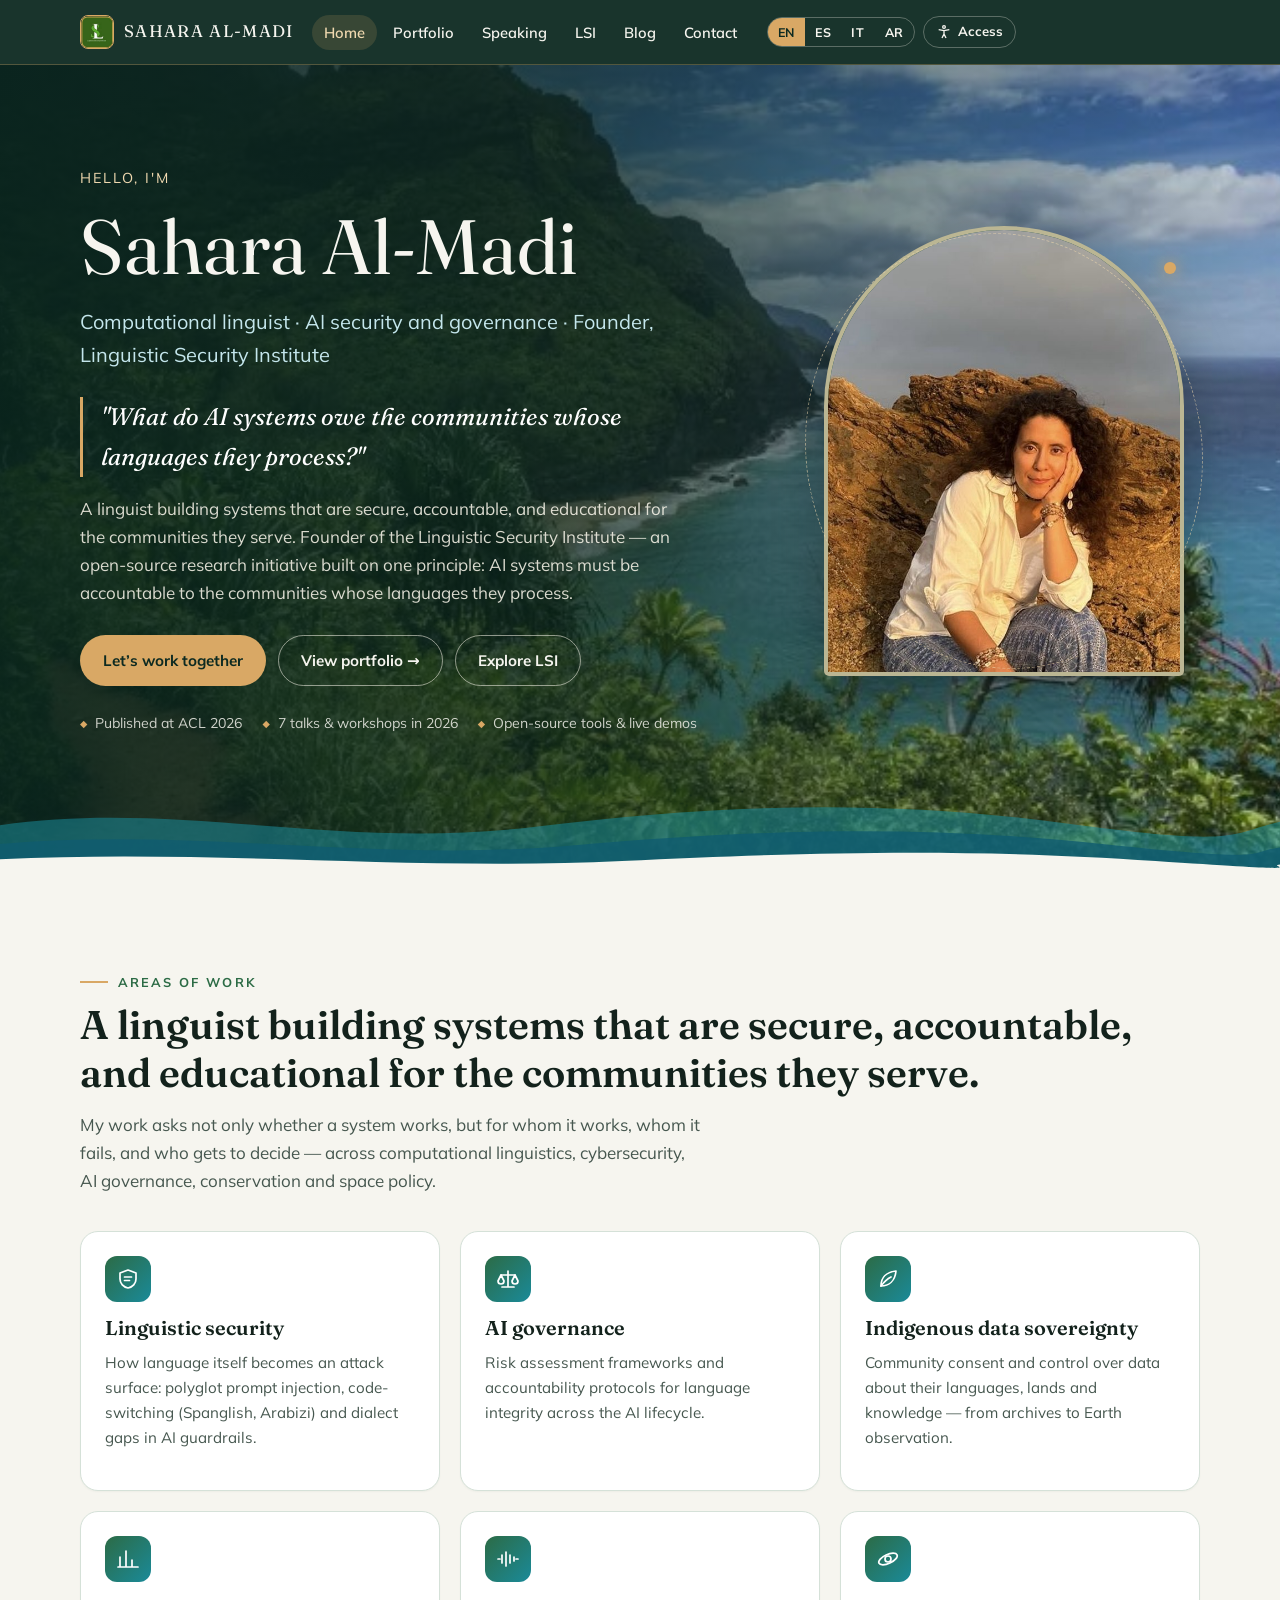
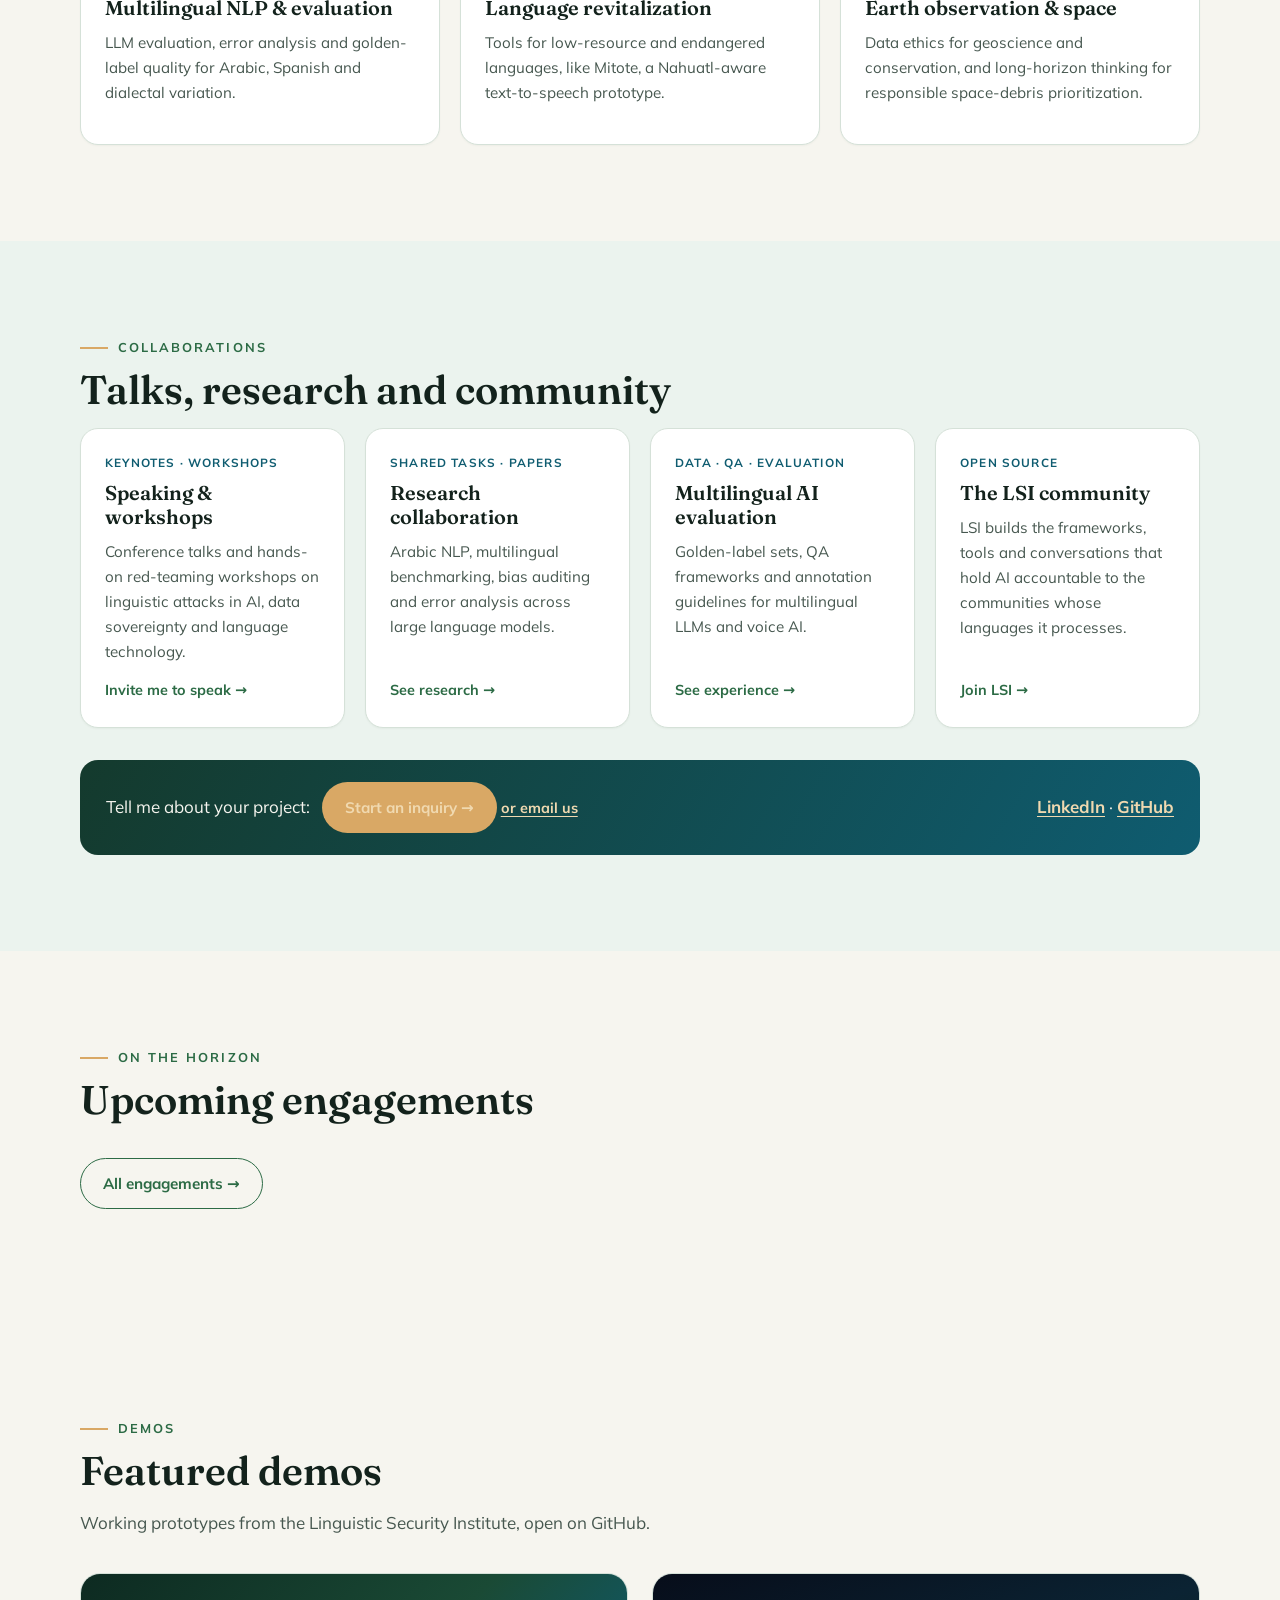
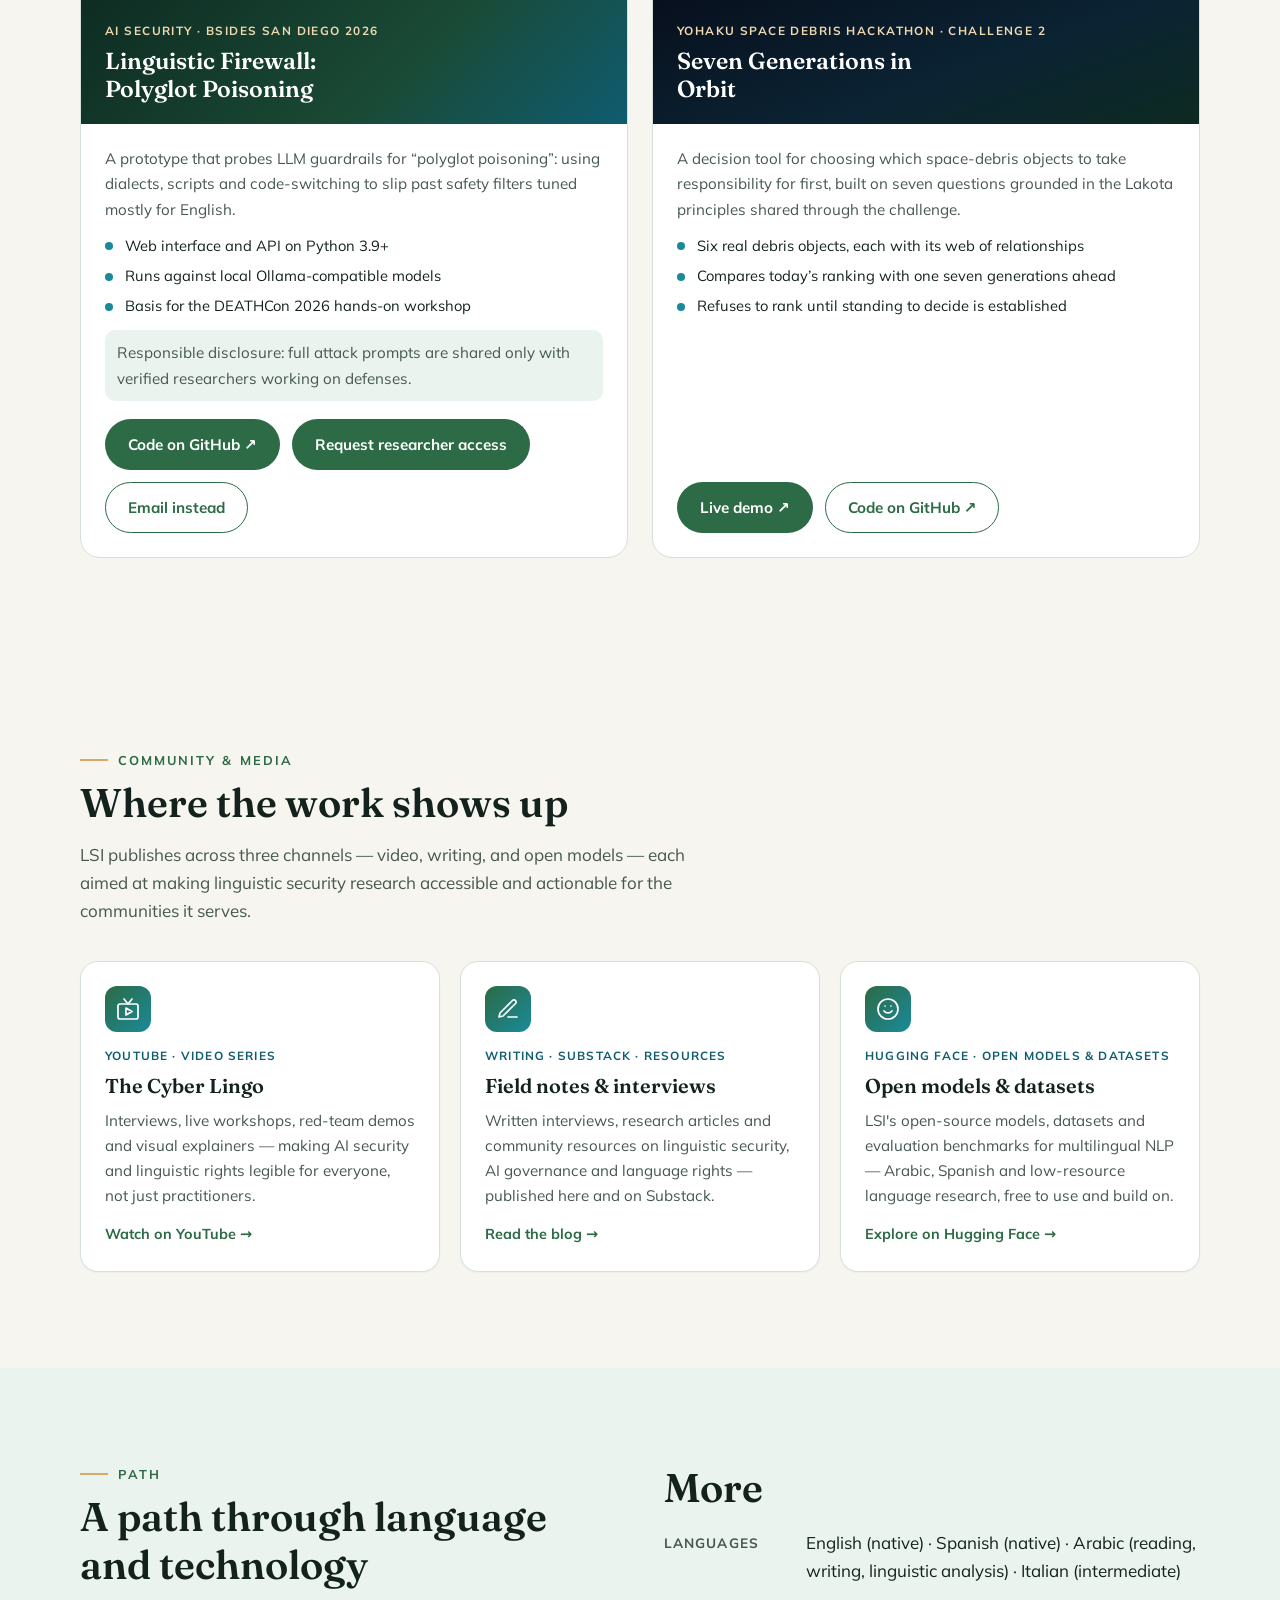
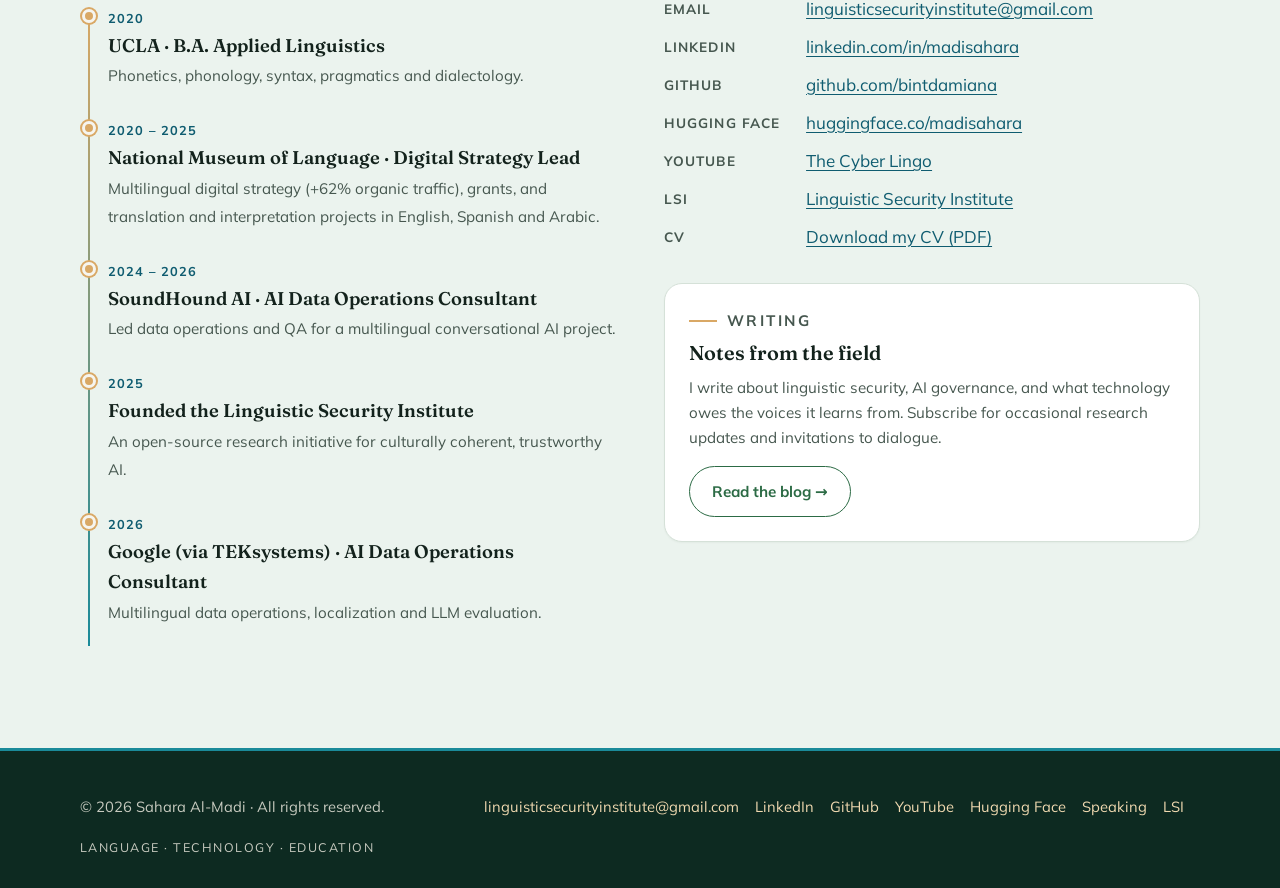
==== commit 4a60c7be: "Add files via upload" ====
--- a/index.html
+++ b/index.html
@@ -148,14 +148,14 @@
   <p class="kicker" data-i18n="demo.kicker">Demos</p><h2 class="sec-title" data-i18n="demo.title">Featured demos</h2><p class="sec-intro" data-i18n="demo.intro">Working prototypes from the Linguistic Security Institute, open on GitHub.</p>
   <div class="demos">
 <article class="demo">
-  <div class="band fw"><svg viewBox="0 0 120 120" fill="none" aria-hidden="true"><path d="M60 14l38 14v28c0 22-16 40-38 46-22-6-38-24-38-46V28l38-14z" stroke="#f0d9b0" stroke-width="2.5"/><text x="60" y="58" text-anchor="middle" font-family="sans-serif" font-size="15" font-weight="700" fill="#fff">A ع</text><text x="60" y="80" text-anchor="middle" font-family="sans-serif" font-size="13" font-weight="700" fill="#c4e6ec">ñ · 3a</text></svg><div data-i18n="d1.tag" class="tag">AI security · BSides San Diego 2026</div><h3 class="ltr">Linguistic Firewall: Polyglot Poisoning</h3></div>
+  <div class="band fw"><div data-i18n="d1.tag" class="tag">AI security · BSides San Diego 2026</div><h3 class="ltr">Linguistic Firewall: Polyglot Poisoning</h3></div>
   <div class="body"><p data-i18n="d1.d">A prototype that probes LLM guardrails for "polyglot poisoning": using dialects, scripts and code-switching to slip past safety filters tuned mostly for English.</p><ul class="points"><li data-i18n="d1.p1">Web interface and API on Python 3.9+</li><li data-i18n="d1.p2">Runs against local Ollama-compatible models</li><li data-i18n="d1.p3">Basis for the DEATHCon 2026 hands-on workshop</li></ul><p data-i18n="d1.note" class="note">Responsible disclosure: full attack prompts are shared only with verified researchers working on defenses.</p>
     <div class="btns"><a class="btn btn-sm btn-solid" href="https://github.com/LinguisticSecurityInstitute/linguistic-firewall" rel="noopener" target="_blank" data-i18n="btn.code">Code on GitHub ↗</a>
     <a class="btn btn-sm btn-solid" href="https://docs.google.com/forms/d/e/1FAIpQLSfYIryQNWFWlKuIRPGL1lqg7giIMWGLlpkgukA0AJf5lLCF3Q/viewform?usp=header" target="_blank" rel="noopener" data-i18n="btn.access">Request researcher access</a>
     <a class="btn btn-sm btn-line" href="mailto:linguisticsecurityinstitute@gmail.com?subject=Linguistic%20Firewall%20researcher%20access">Email instead</a></div></div>
 </article>
 <article class="demo">
-  <div class="band orbit"><svg viewBox="0 0 120 120" fill="none" aria-hidden="true"><circle cx="60" cy="60" r="16" fill="#1a8a99" opacity=".9"/><ellipse cx="60" cy="60" rx="52" ry="20" stroke="#f0d9b0" stroke-dasharray="3 5" transform="rotate(-20 60 60)"/><ellipse cx="60" cy="60" rx="38" ry="12" stroke="#c4e6ec" opacity=".6" transform="rotate(25 60 60)"/><circle cx="108" cy="44" r="3.5" fill="#d9a865"/><circle cx="24" cy="80" r="2.5" fill="#c4e6ec"/><circle cx="82" cy="72" r="2" fill="#fff"/></svg><div data-i18n="d2.tag" class="tag">YOHAKU Space Debris Hackathon · Challenge 2</div><h3 class="ltr">Seven Generations in Orbit</h3></div>
+  <div class="band orbit"><div data-i18n="d2.tag" class="tag">YOHAKU Space Debris Hackathon · Challenge 2</div><h3 class="ltr">Seven Generations in Orbit</h3></div>
   <div class="body"><p data-i18n="d2.d">A decision tool for choosing which space-debris objects to take responsibility for first, built on seven questions grounded in the Lakota principles shared through the challenge.</p><ul class="points"><li data-i18n="d2.p1">Six real debris objects, each with its web of relationships</li><li data-i18n="d2.p2">Compares today’s ranking with one seven generations ahead</li><li data-i18n="d2.p3">Refuses to rank until standing to decide is established</li></ul>
     <div class="btns"><a class="btn btn-sm btn-solid" href="https://almadilsitask2yohaku.kimi.page/" rel="noopener" target="_blank" data-i18n="btn.live">Live demo ↗</a>
     <a class="btn btn-sm btn-line" href="https://github.com/LinguisticSecurityInstitute/YOHAKU2026" rel="noopener" target="_blank" data-i18n="btn.code">Code on GitHub ↗</a></div></div>
--- a/assets/site.css
+++ b/assets/site.css
@@ -162,8 +162,8 @@
 .sam .demos { display: grid; grid-template-columns: repeat(auto-fit, minmax(320px, 1fr)); gap: 24px; }
 .sam .demo { background: var(--surface); border: 1px solid var(--border); border-radius: 20px; overflow: hidden; display: flex; flex-direction: column; }
 .sam .demo .band { position: relative; min-height: 150px; padding: 22px 24px; color: #fff; display: flex; flex-direction: column; justify-content: flex-end; overflow: hidden; }
-.sam .demo .band.fw { background: radial-gradient(500px 200px at 90% 0%, rgba(121, 176, 93, .45), transparent 60%), linear-gradient(135deg, var(--forest-900), var(--forest-700) 60%, var(--ocean-700)); }
-.sam .demo .band.orbit { background: radial-gradient(420px 220px at 85% 20%, rgba(26, 138, 153, .55), transparent 60%), linear-gradient(160deg, var(--space), var(--ocean-900) 70%, var(--forest-800)); }
+.sam .demo .band.fw { background: linear-gradient(135deg, #0d2a21 0%, #1a4a35 60%, #0f5c70 100%); }
+.sam .demo .band.orbit { background: linear-gradient(160deg, #070d1a 0%, #0b2333 60%, #0d2a21 100%); }
 .sam .demo .band svg { position: absolute; inset-inline-end: 18px; top: 16px; width: 120px; height: 120px; opacity: .9; }
 .sam .demo .band .tag { font-size: .74rem; letter-spacing: .12em; text-transform: uppercase; font-weight: 700; color: var(--gold-soft); margin-bottom: 6px; }
 .sam .demo .band h3 { font-size: 1.45rem; margin: 0; max-width: 18ch; }
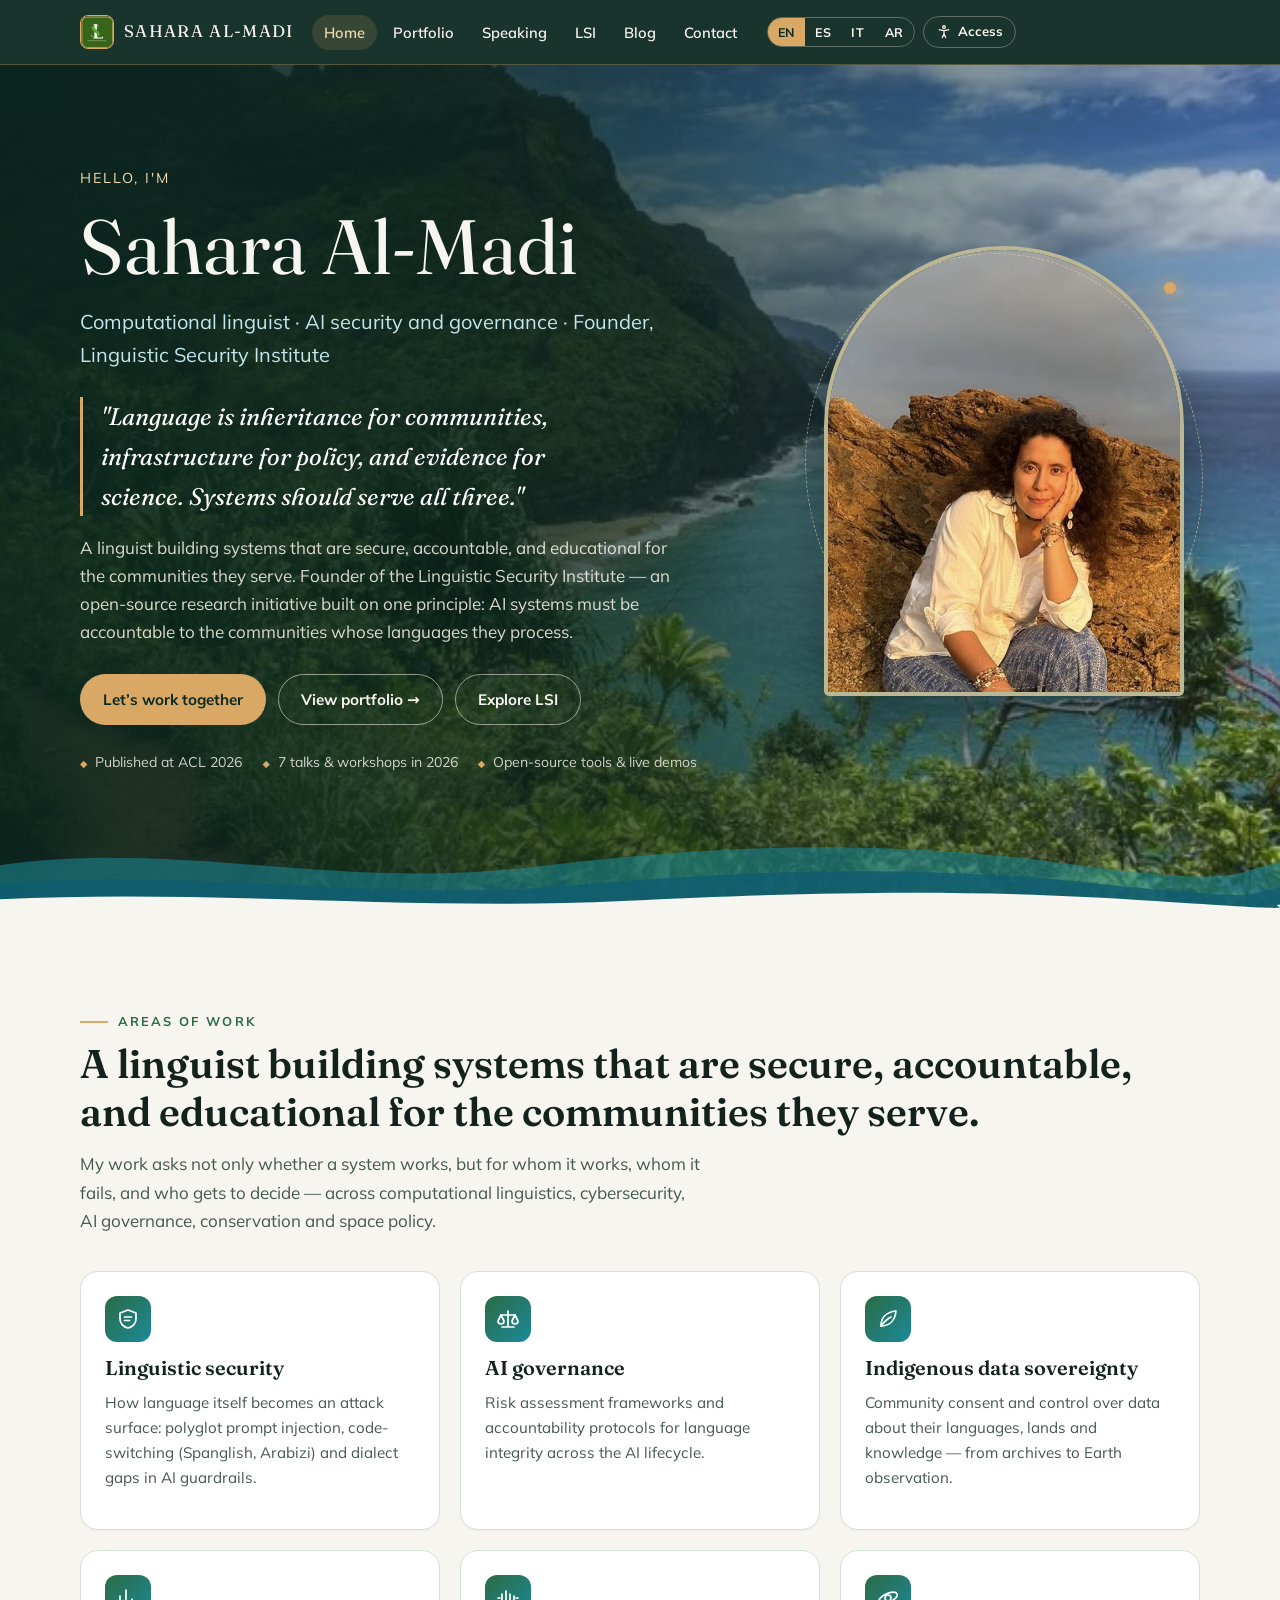
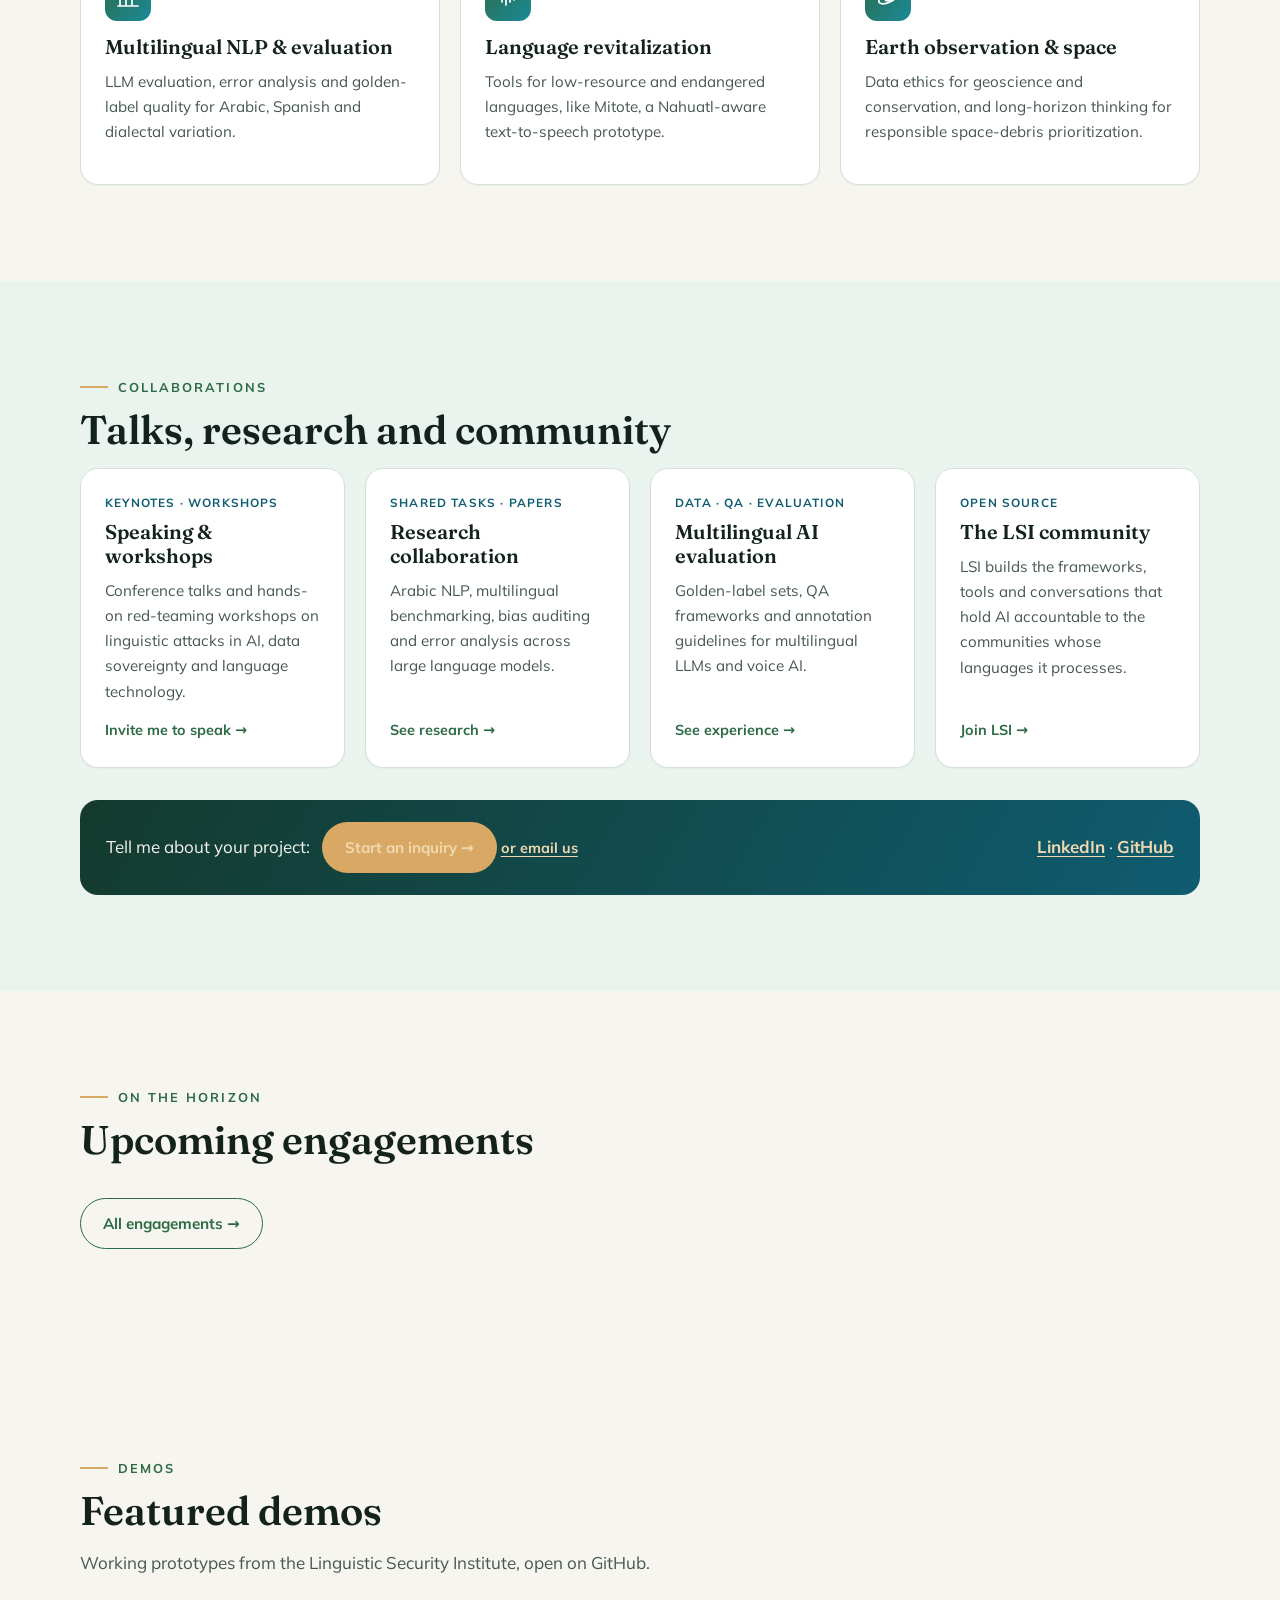
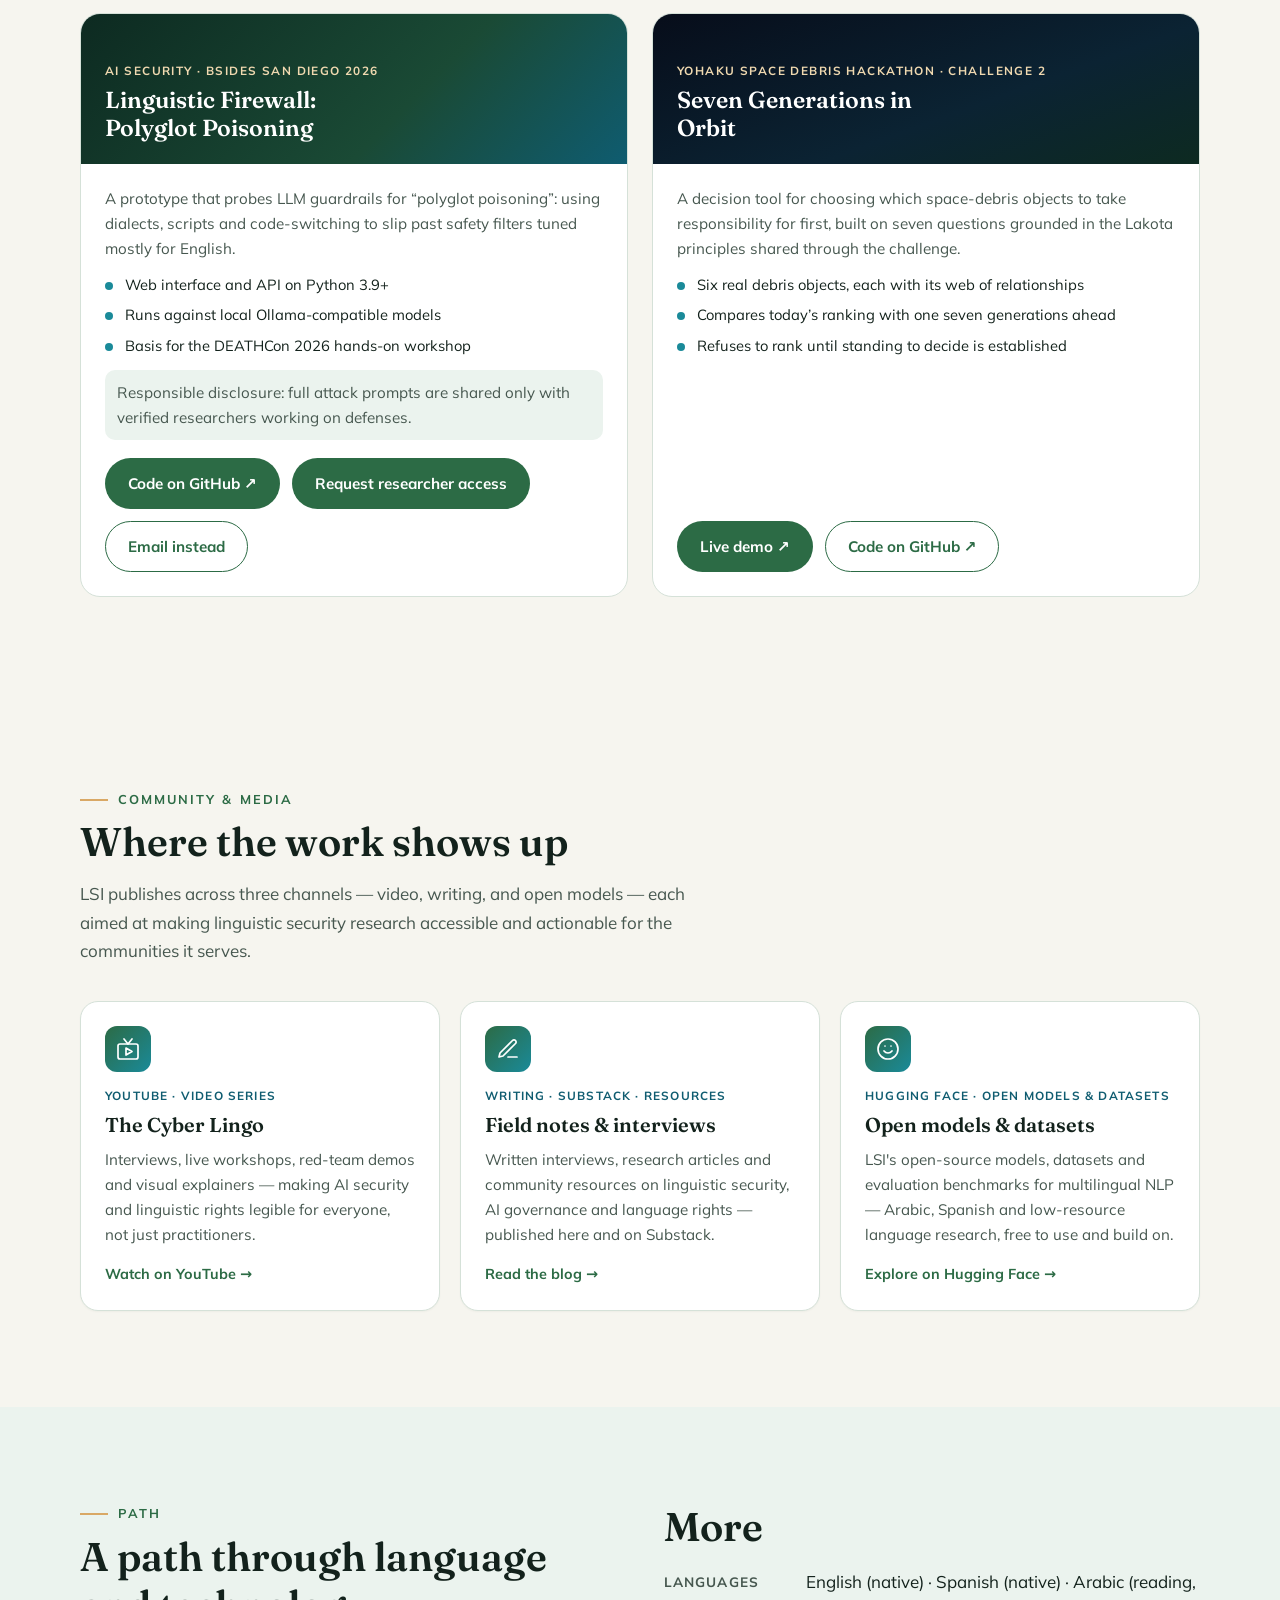
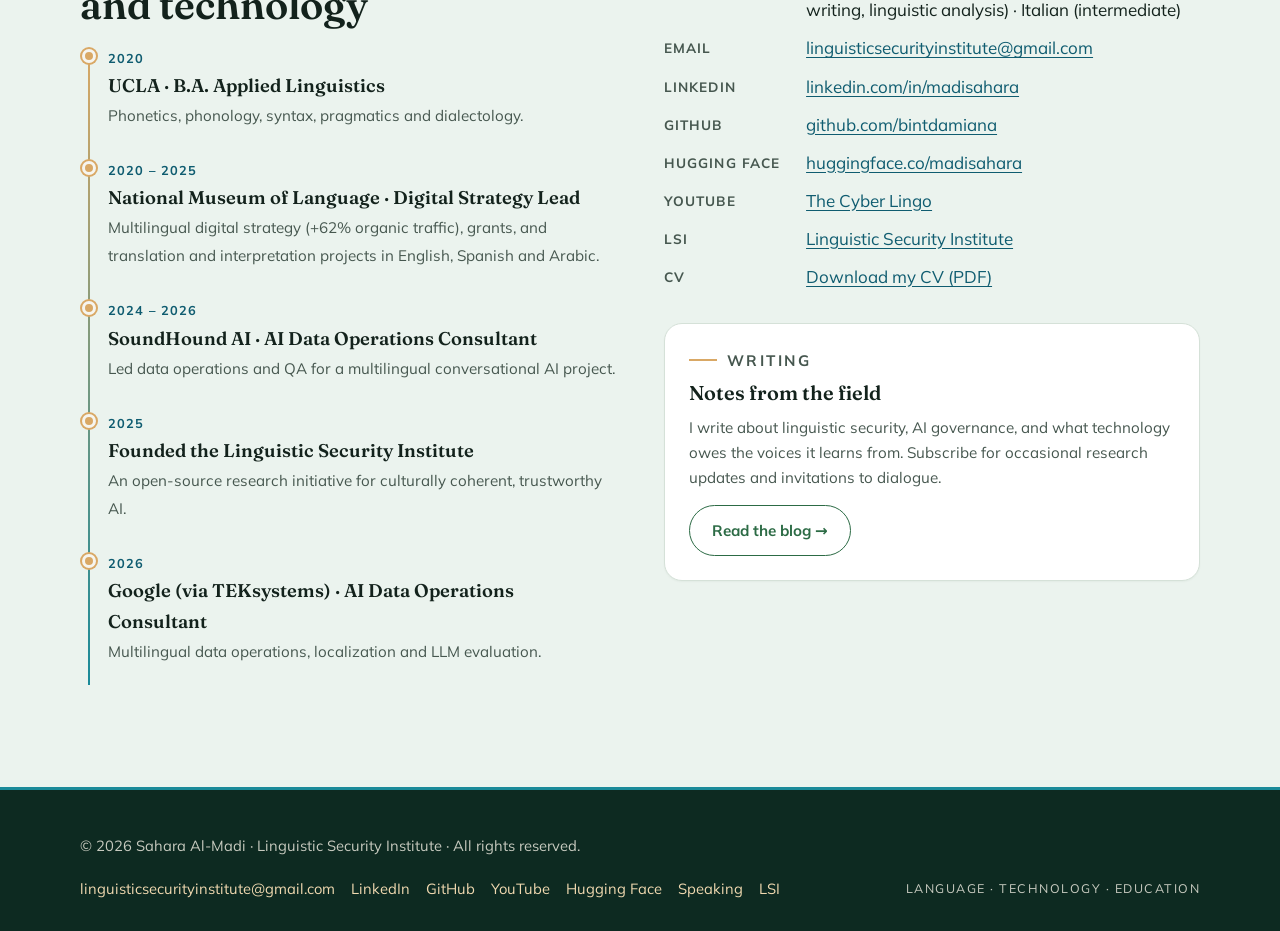
==== commit 1d420946: "Add files via upload" ====
--- a/index.html
+++ b/index.html
@@ -52,7 +52,7 @@
     <p data-i18n="home.eyebrow" class="eyebrow">Hello, I'm</p>
     <h1>Sahara Al-Madi</h1>
     <p data-i18n="home.roles" class="roles">Computational linguist · AI security and governance · Founder, Linguistic Security Institute</p>
-    <p data-i18n="home.quote" class="quote">"What do AI systems owe the communities whose languages they process?"</p>
+    <p data-i18n="home.quote" class="quote">"Language is inheritance for communities, infrastructure for policy, and evidence for science. Systems should serve all three."</p>
     <p data-i18n="home.lede" class="lede">A linguist building systems that are secure, accountable, and educational for the communities they serve. Founder of the Linguistic Security Institute — an open-source research initiative built on one principle: AI systems must be accountable to the communities whose languages they process.</p>
     <div class="btns">
       <a class="btn btn-gold" href="speaking.html#inquire" data-i18n="home.cta1">Let’s work together</a>
@@ -218,7 +218,7 @@
 </div></section>
 </main>
 <footer class="foot"><div class="wrap">
-  <div>© <span data-year>2026</span> Sahara Al-Madi · <span data-i18n="foot.rights">All rights reserved.</span></div>
+  <div>© <span data-year>2026</span> Sahara Al-Madi · <span data-i18n="foot.rights">Linguistic Security Institute · All rights reserved.</span></div>
   <div><a href="mailto:linguisticsecurityinstitute@gmail.com">linguisticsecurityinstitute@gmail.com</a><a href="https://www.linkedin.com/in/madisahara" rel="noopener">LinkedIn</a><a href="https://github.com/bintdamiana" rel="noopener">GitHub</a><a href="https://www.youtube.com/@TheCyberLingo" rel="noopener" target="_blank">YouTube</a><a href="https://huggingface.co/madisahara" rel="noopener" target="_blank">Hugging Face</a><a href="speaking.html" data-i18n="nav.speaking">Speaking</a><a href="lsi.html">LSI</a></div>
   <div class="place" data-i18n="foot.place">Language · Technology · Education</div>
 </div></footer>
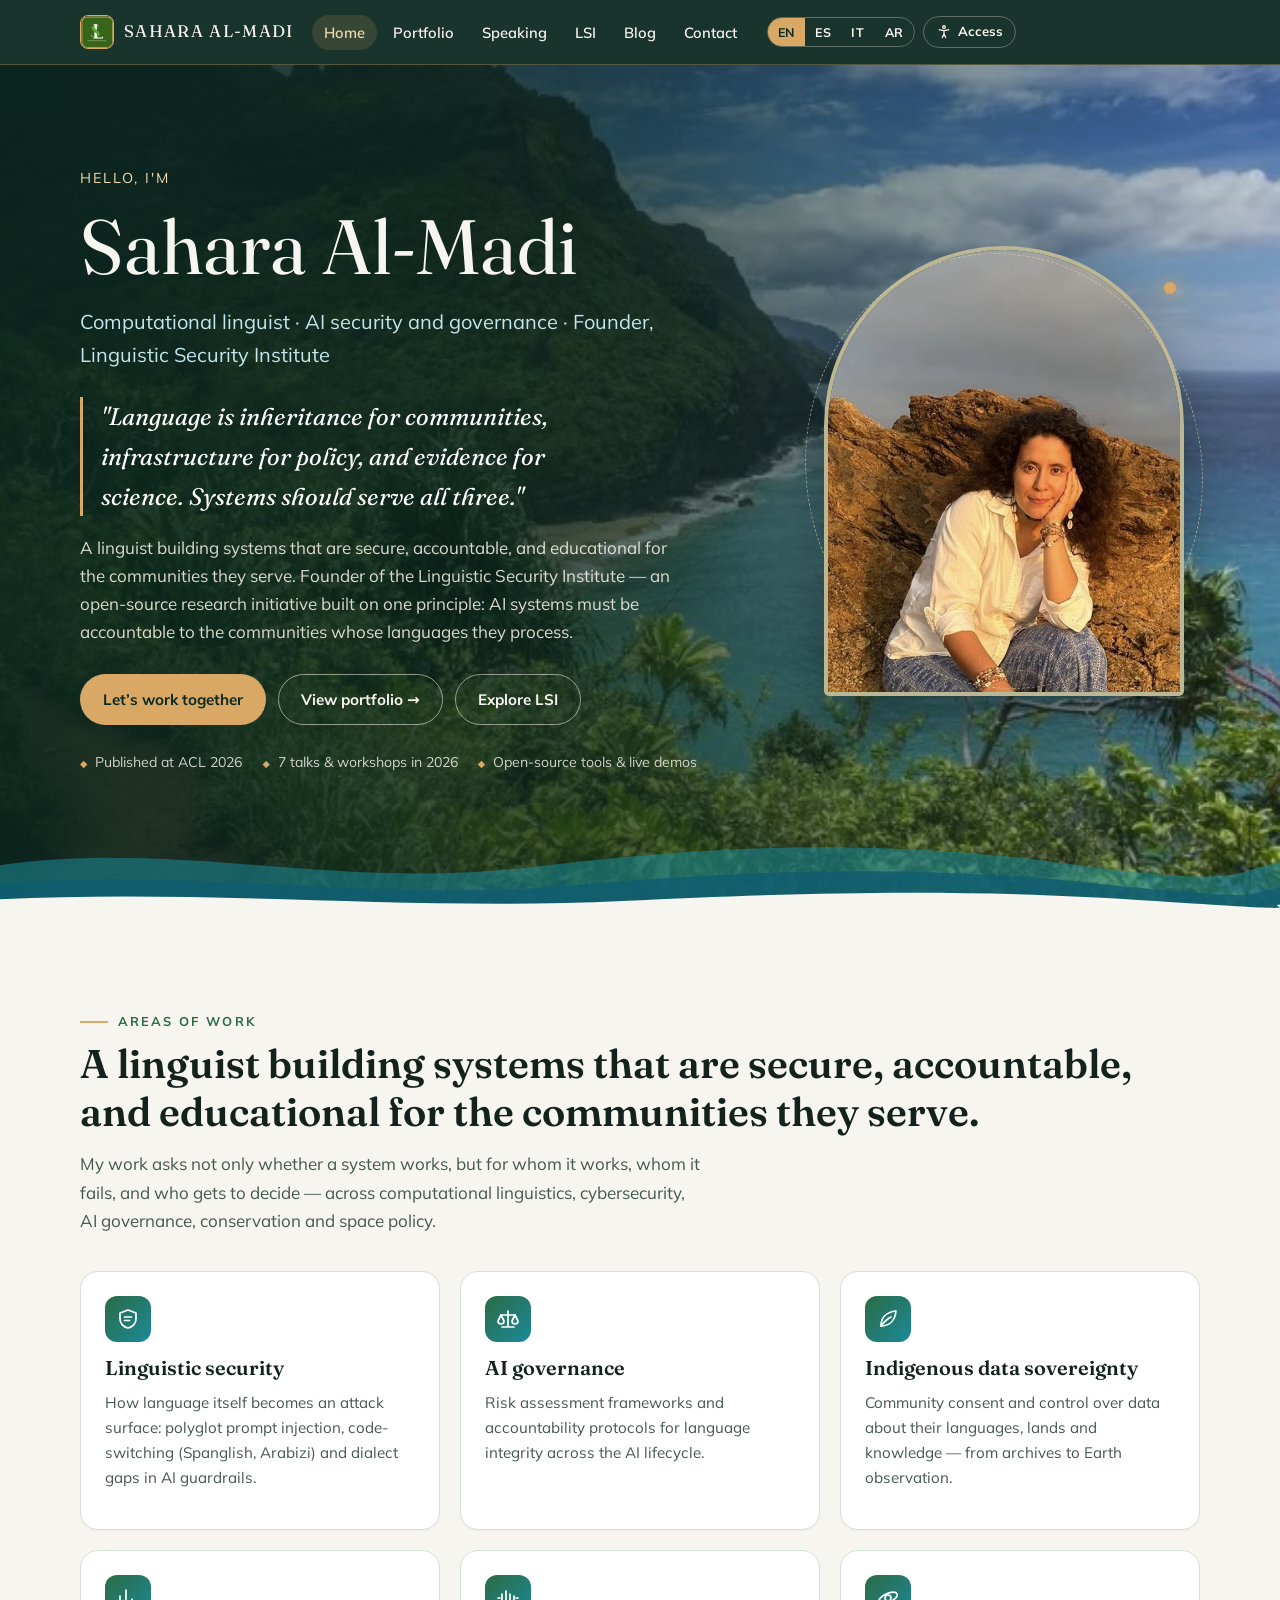
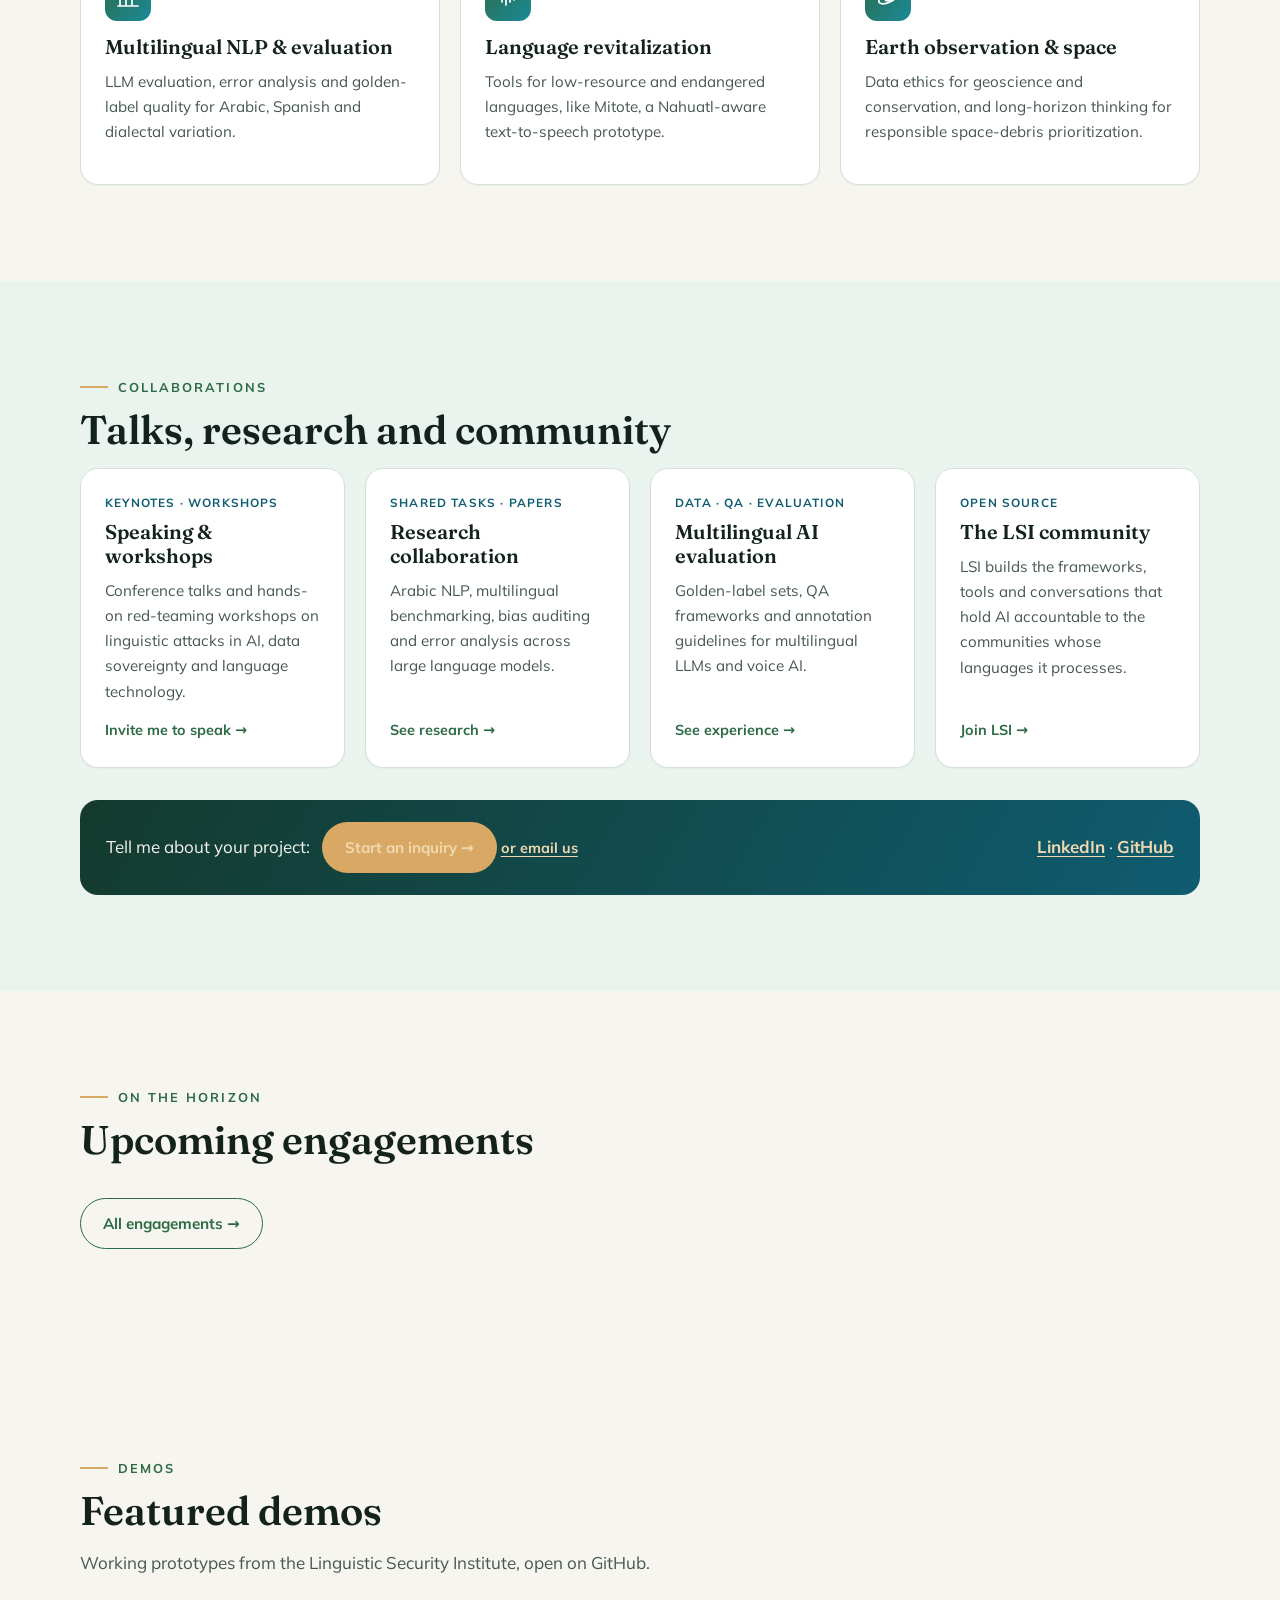
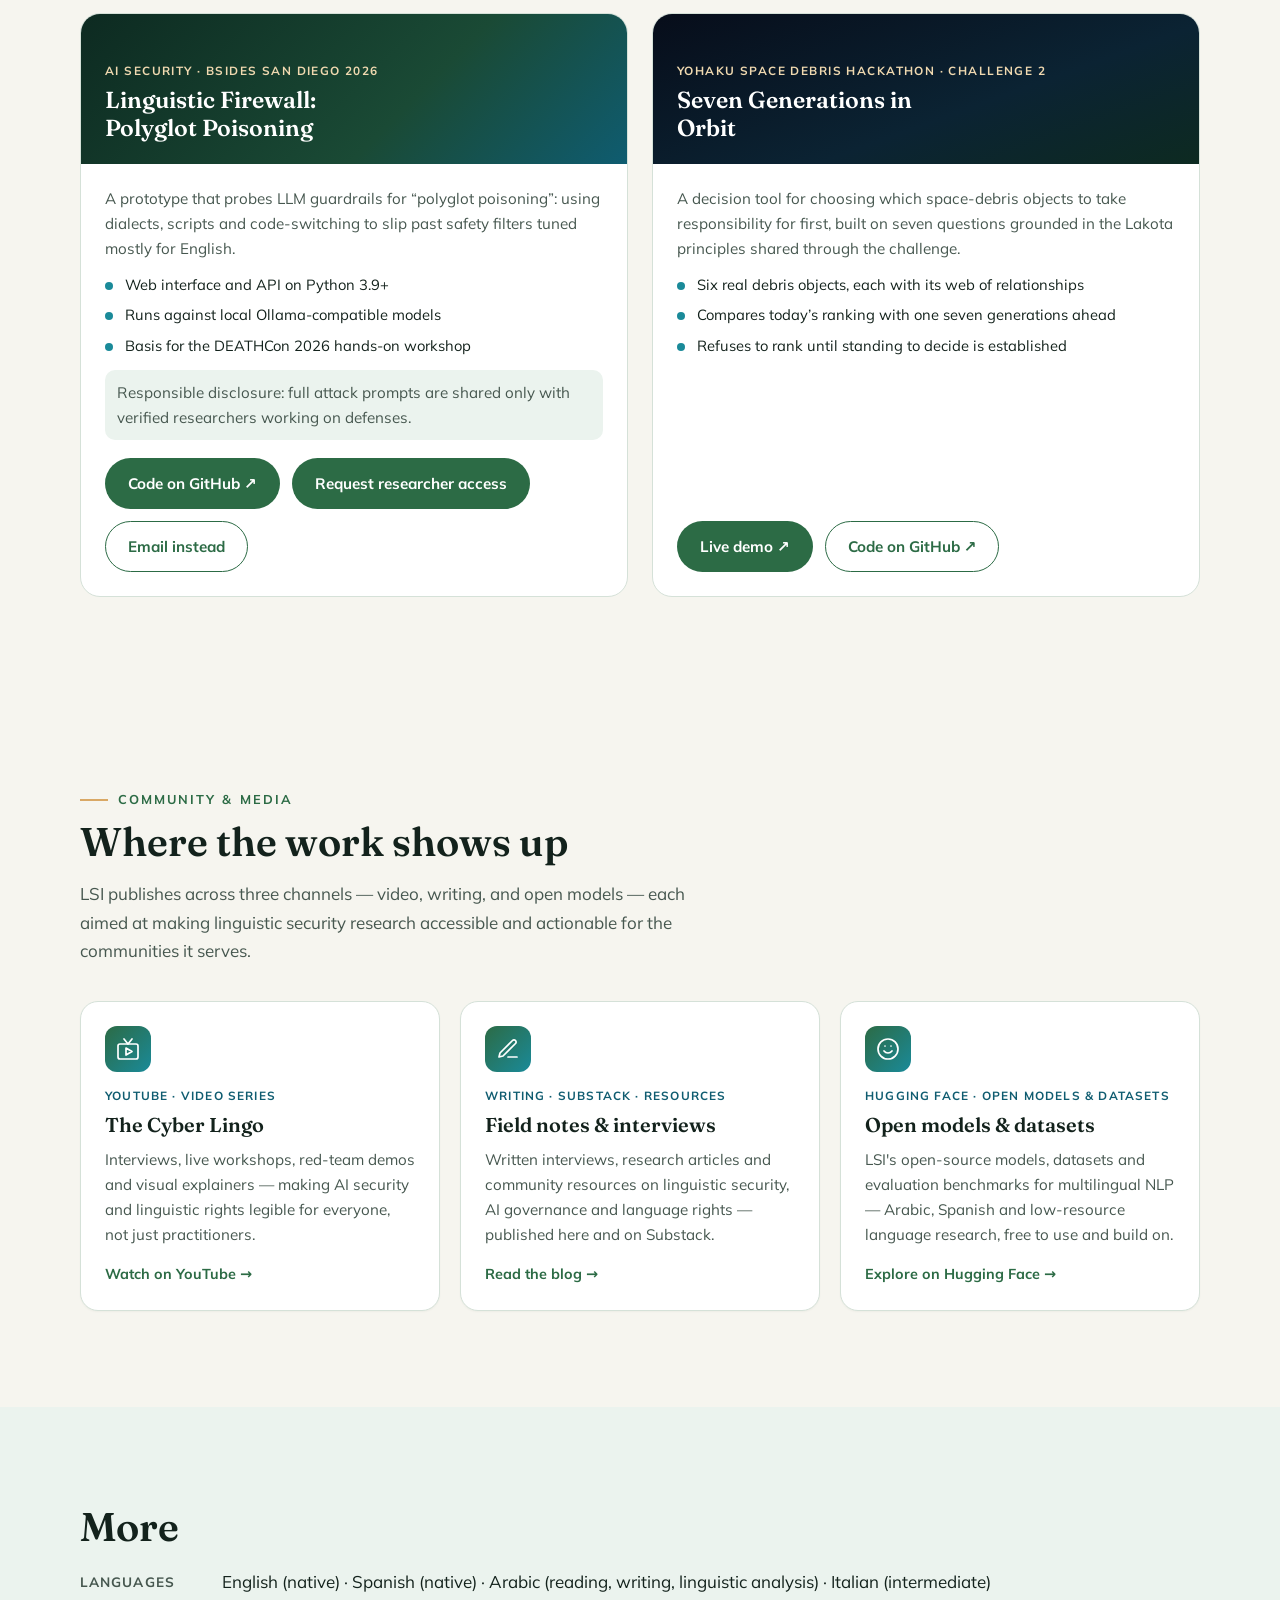
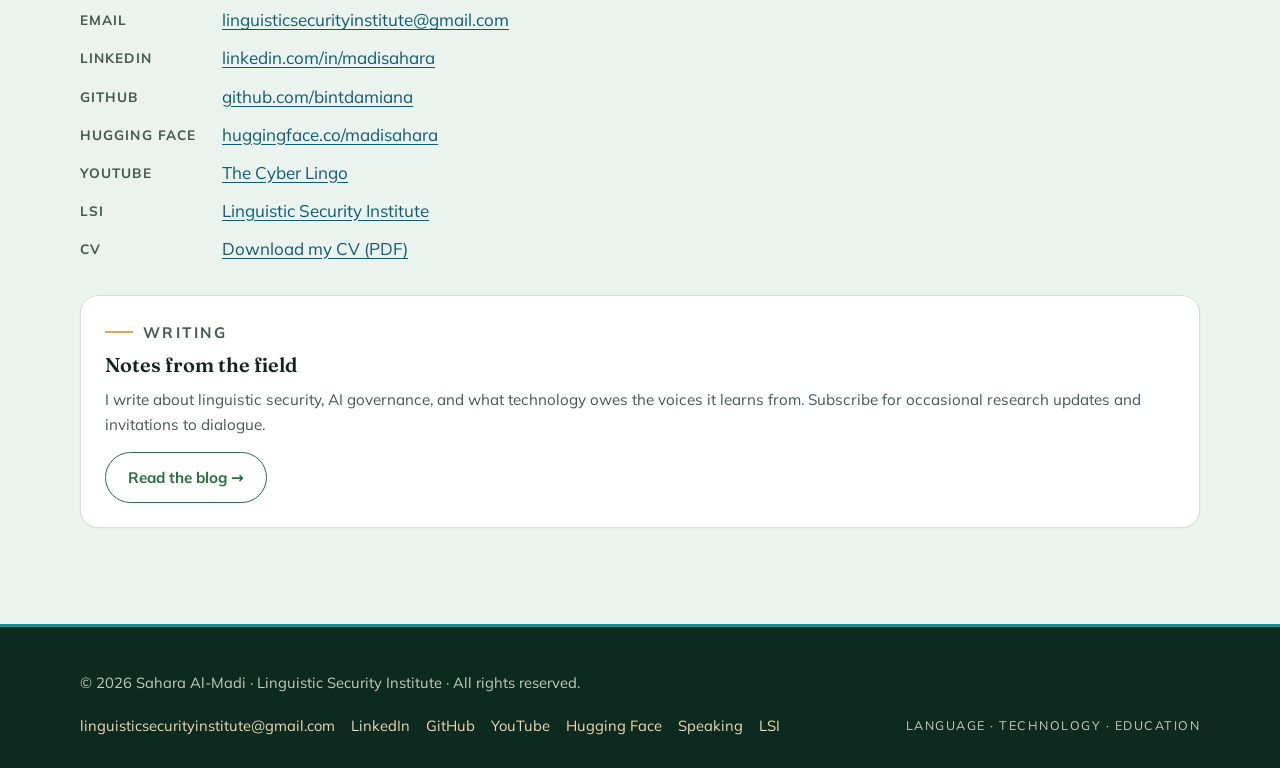
==== commit d743c21b: "Add files via upload" ====
--- a/index.html
+++ b/index.html
@@ -196,8 +196,7 @@
   </div>
 </div></section>
 
-<section class="block alt"><div class="wrap grid g2" style="align-items:start;gap:48px">
-  <div><p class="kicker" data-i18n="path.kicker">Path</p><h2 class="sec-title" data-i18n="path.title">A path through language and technology</h2><ol class="path"><li><span class="when ltr">2020</span><strong data-i18n="p1.t">UCLA · B.A. Applied Linguistics</strong><span data-i18n="p1.d" class="desc">Phonetics, phonology, syntax, pragmatics and dialectology.</span></li><li><span class="when ltr">2020 – 2025</span><strong data-i18n="p2.t">National Museum of Language · Digital Strategy Lead</strong><span data-i18n="p2.d" class="desc">Multilingual digital strategy (+62% organic traffic), grants, and translation and interpretation projects in English, Spanish and Arabic.</span></li><li><span class="when ltr">2024 – 2026</span><strong data-i18n="p3.t">SoundHound AI · AI Data Operations Consultant</strong><span data-i18n="p3.d" class="desc">Led data operations and QA for a multilingual conversational AI project.</span></li><li><span class="when ltr">2025</span><strong data-i18n="p4.t">Founded the Linguistic Security Institute</strong><span data-i18n="p4.d" class="desc">An open-source research initiative for culturally coherent, trustworthy AI.</span></li><li><span class="when ltr">2026</span><strong data-i18n="p5.t">Google (via TEKsystems) · AI Data Operations Consultant</strong><span data-i18n="p5.d" class="desc">Multilingual data operations, localization and LLM evaluation.</span></li></ol></div>
+<section class="block alt"><div class="wrap">
   <div>
     <h2 class="sec-title" data-i18n="more.title">More</h2>
     <dl class="facts">
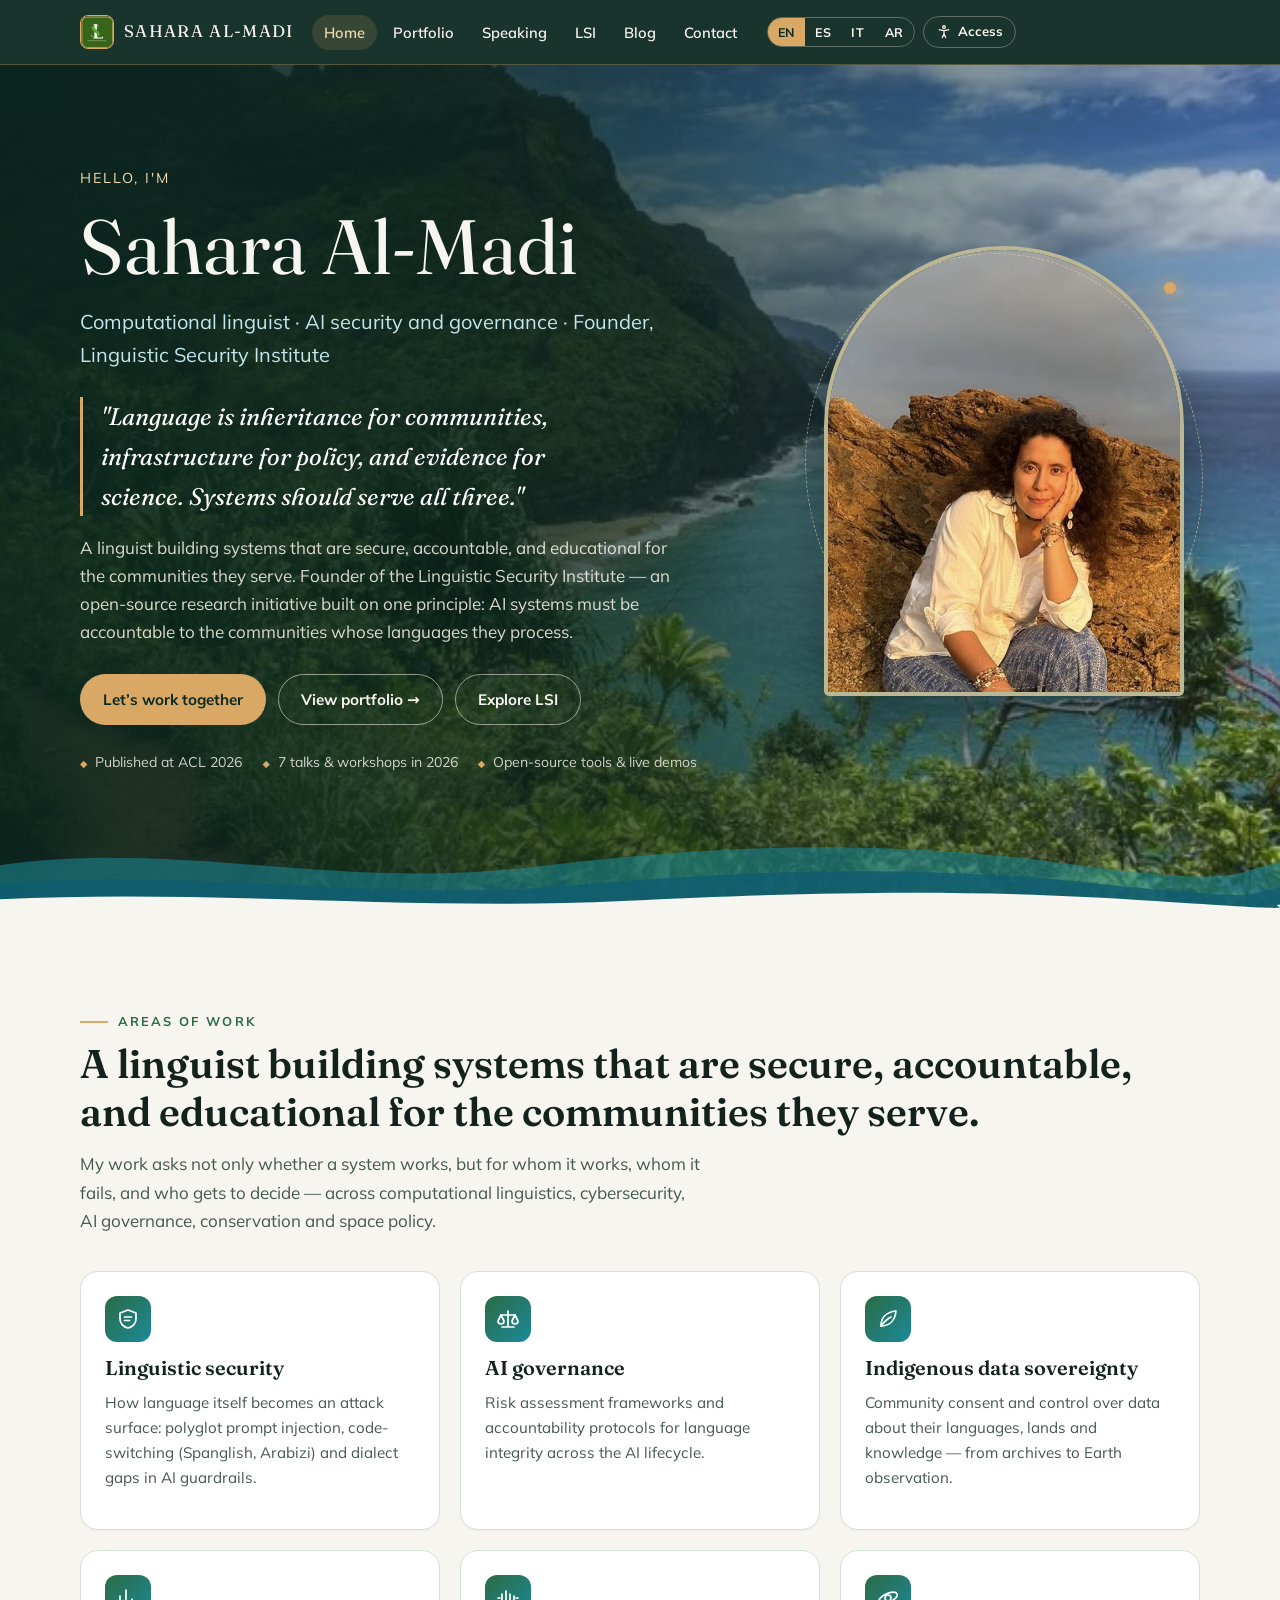
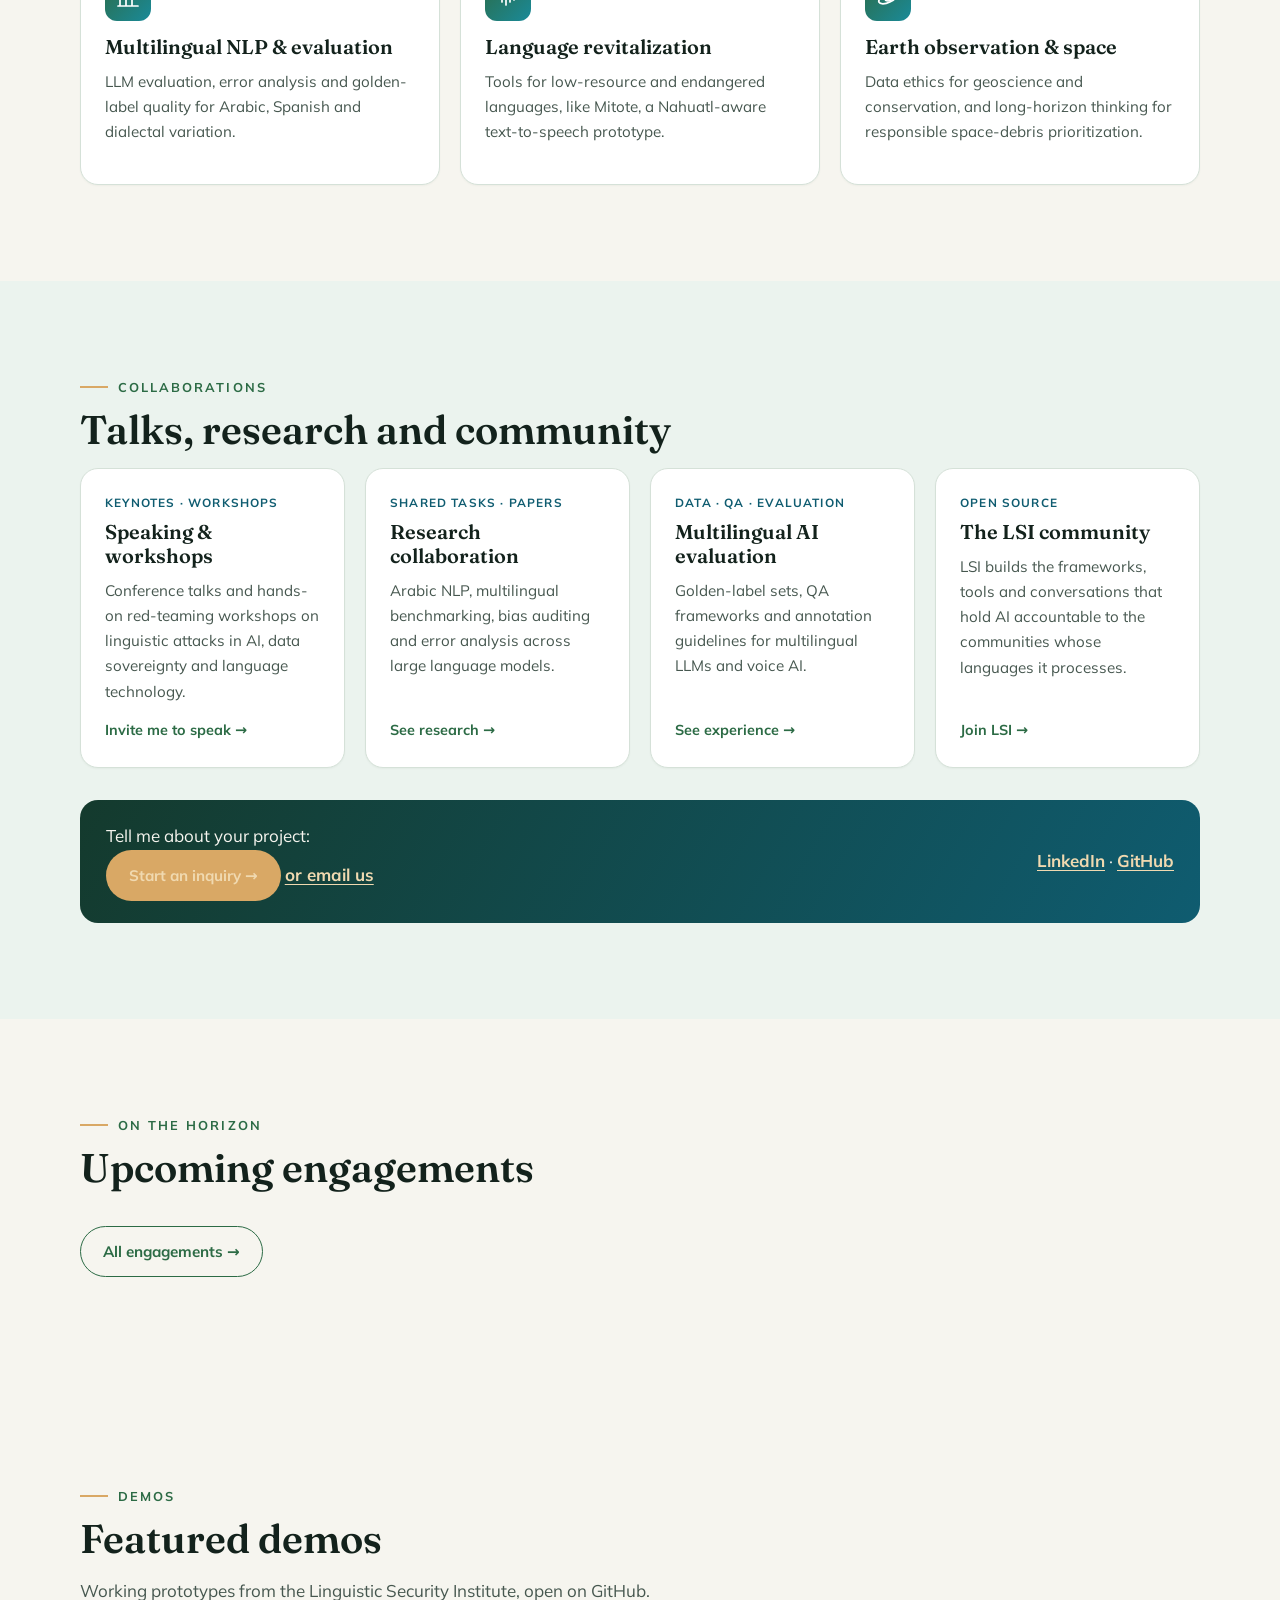
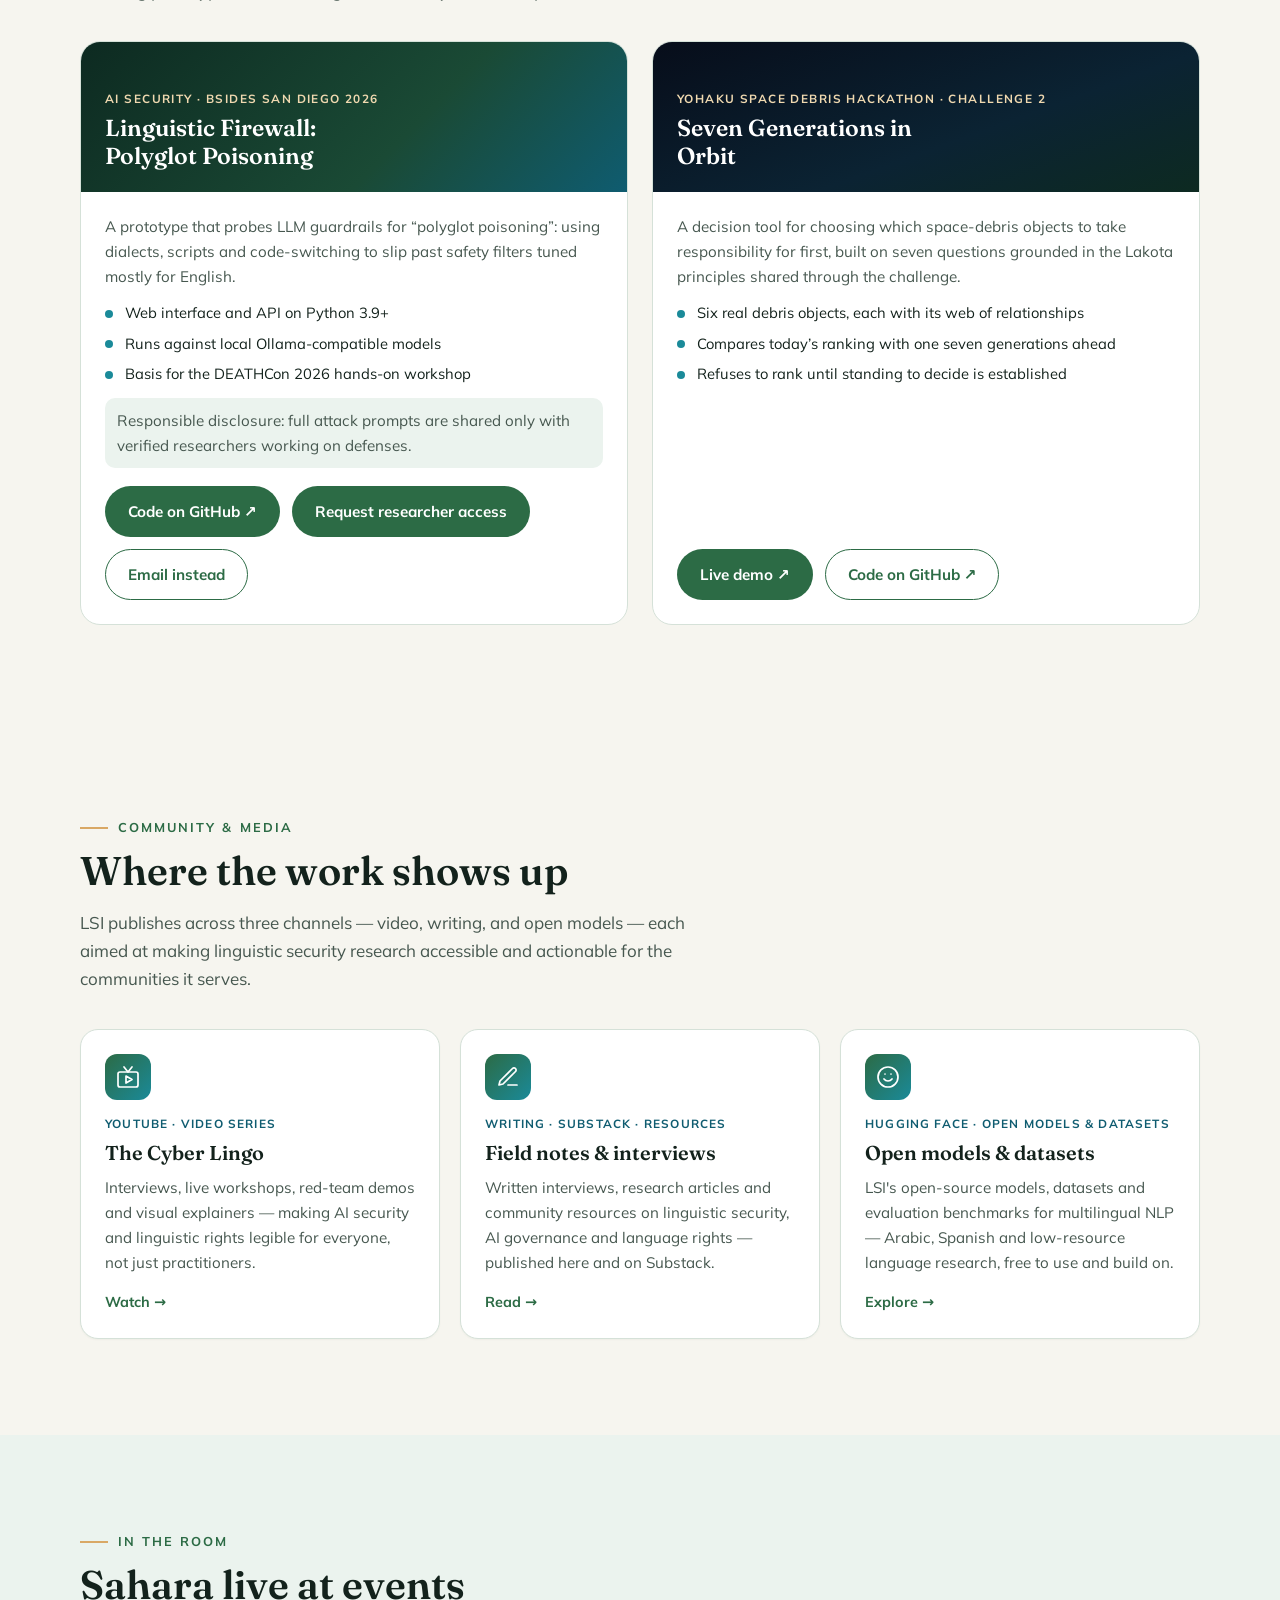
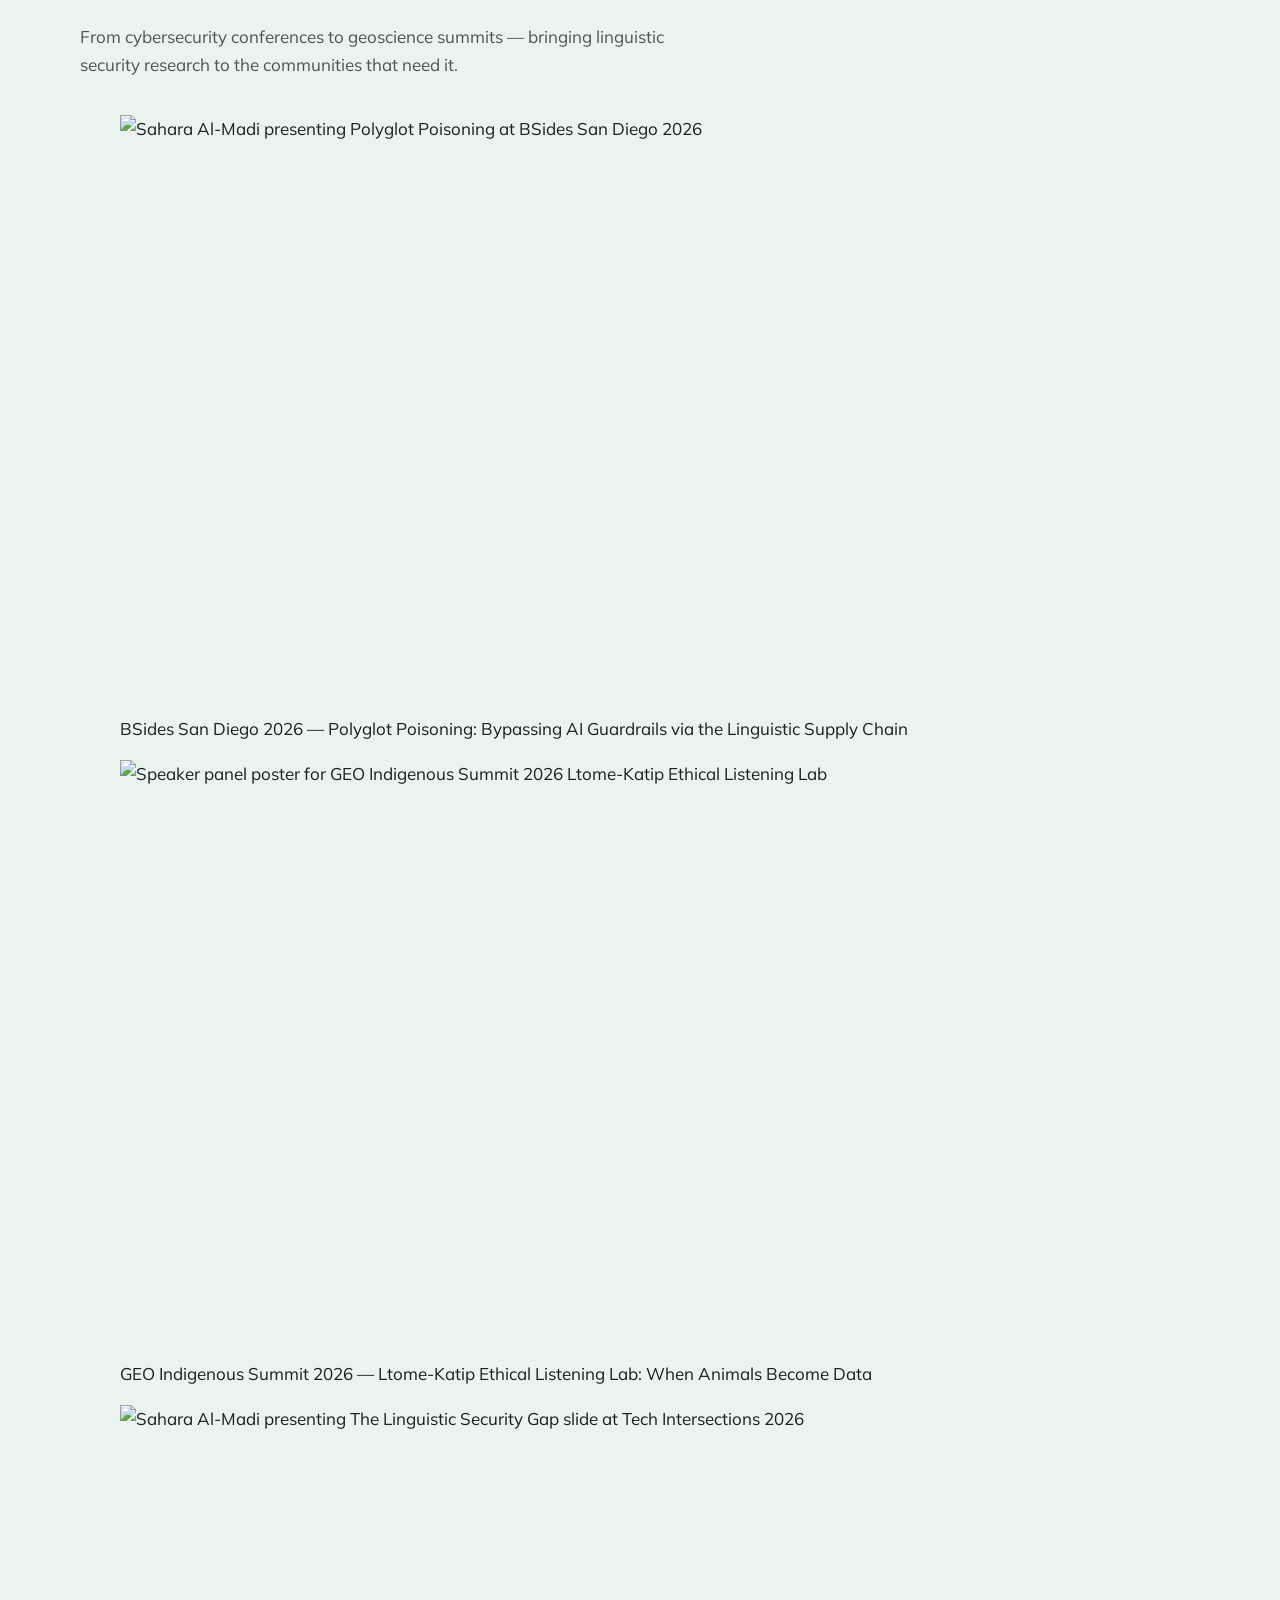
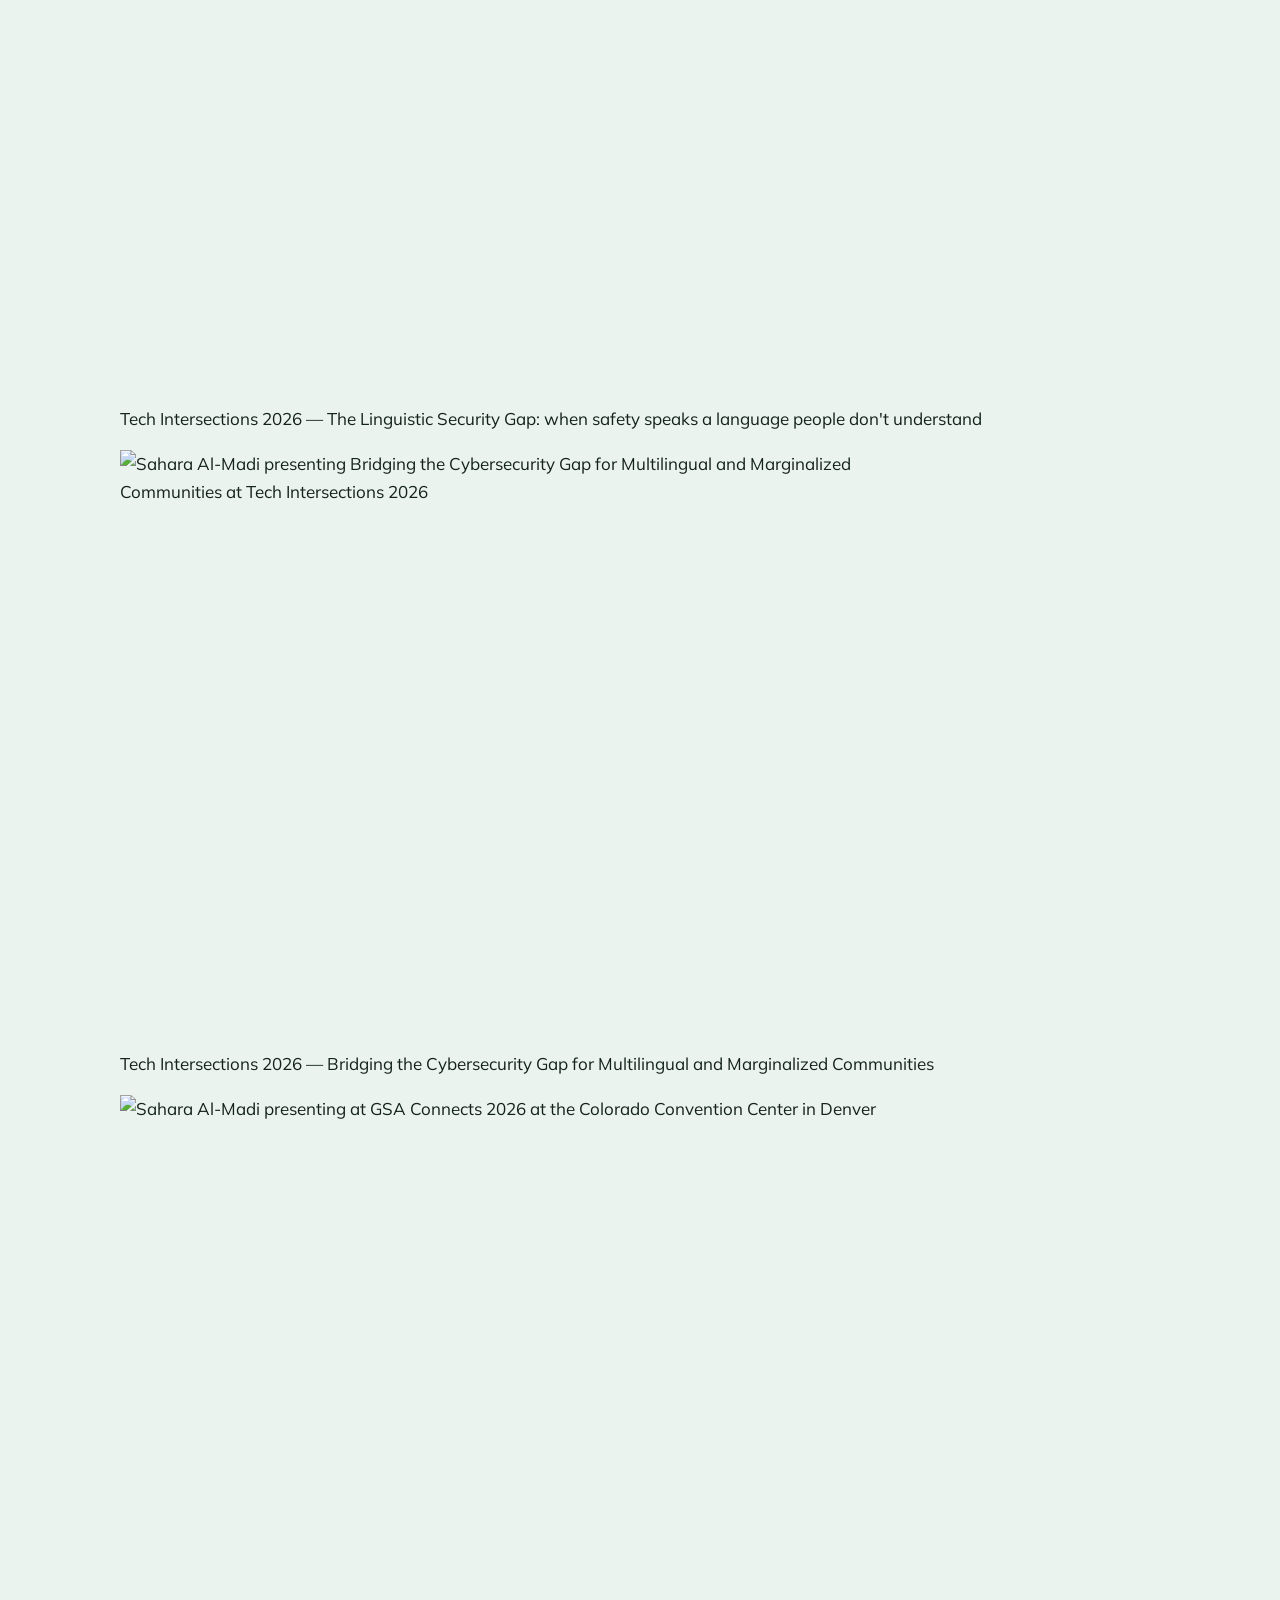
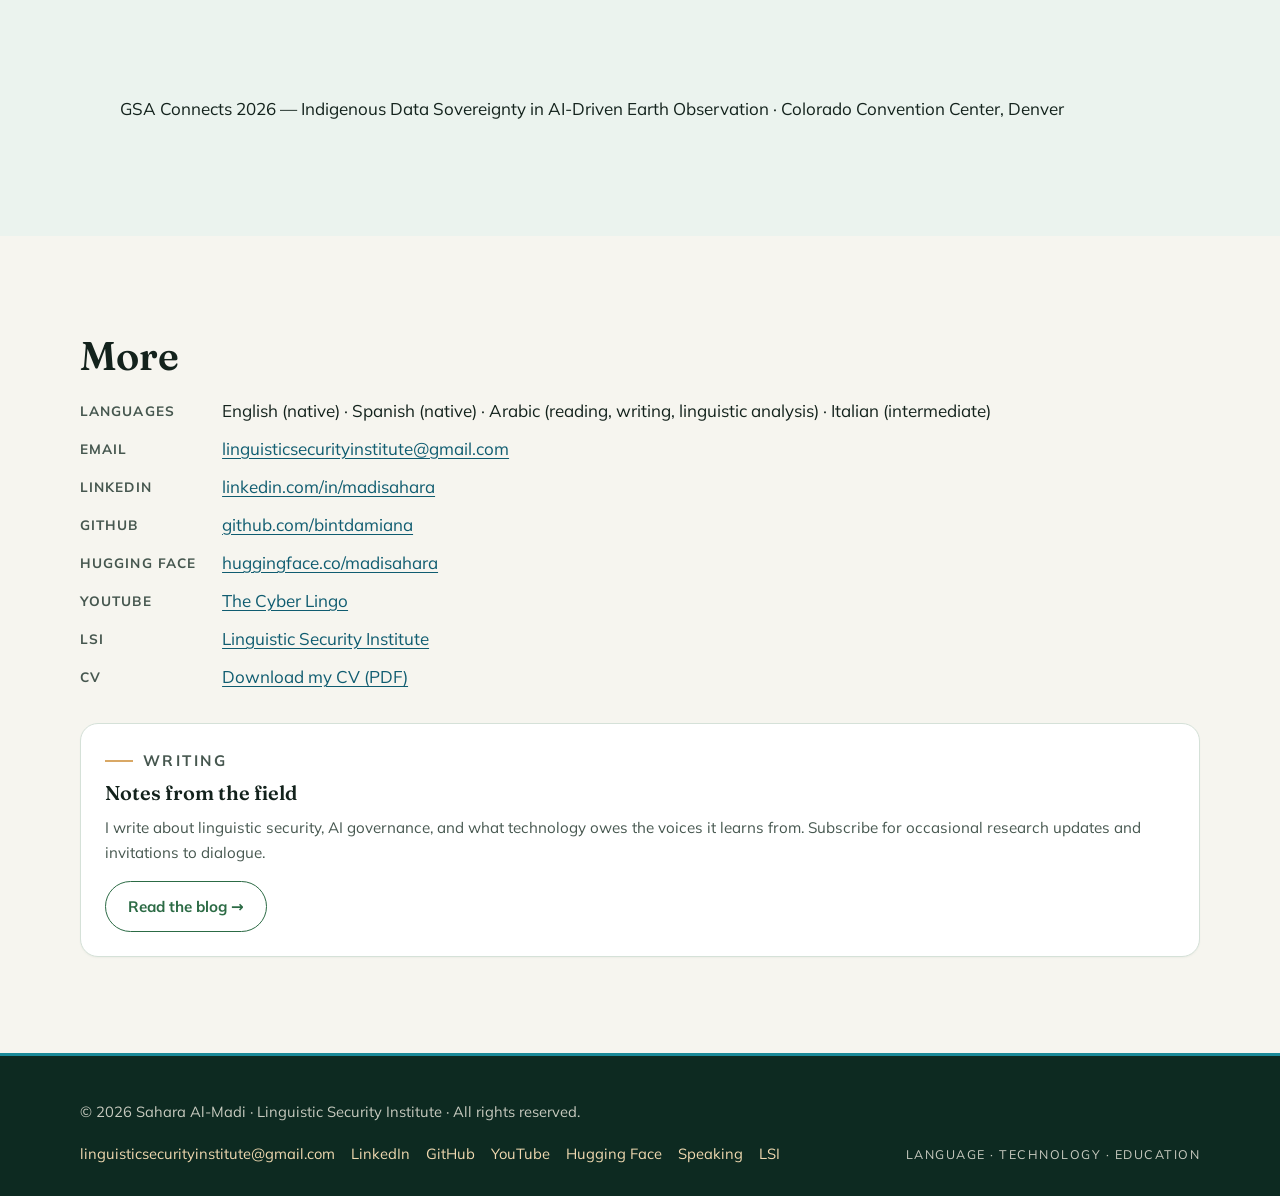
==== commit 2663d059: "Add files via upload updated translations, pics" ====
--- a/index.html
+++ b/index.html
@@ -78,8 +78,20 @@
 <section class="block alt" id="work"><div class="wrap">
   <p class="kicker" data-i18n="collab.kicker">Collaborations</p><h2 class="sec-title" data-i18n="collab.title">Talks, research and community</h2>
   <div class="grid g4"><a class="card" href="speaking.html"><div data-i18n="c1.tag" class="tag">Keynotes · workshops</div><h3 data-i18n="c1.t">Speaking & workshops</h3><p data-i18n="c1.d">Conference talks and hands-on red-teaming workshops on linguistic attacks in AI, data sovereignty and language technology.</p><span data-i18n="c1.m" class="more">Invite me to speak →</span></a><a class="card" href="portfolio.html#research"><div data-i18n="c2.tag" class="tag">Shared tasks · papers</div><h3 data-i18n="c2.t">Research collaboration</h3><p data-i18n="c2.d">Arabic NLP, multilingual benchmarking, bias auditing and error analysis across large language models.</p><span data-i18n="c2.m" class="more">See research →</span></a><a class="card" href="portfolio.html#experience"><div data-i18n="c3.tag" class="tag">Data · QA · evaluation</div><h3 data-i18n="c3.t">Multilingual AI evaluation</h3><p data-i18n="c3.d">Golden-label sets, QA frameworks and annotation guidelines for multilingual LLMs and voice AI.</p><span data-i18n="c3.m" class="more">See experience →</span></a><a class="card" href="lsi.html"><div data-i18n="c4.tag" class="tag">Open source</div><h3 data-i18n="c4.t">The LSI community</h3><p data-i18n="c4.d">LSI builds the frameworks, tools and conversations that hold AI accountable to the communities whose languages it processes.</p><span data-i18n="c4.m" class="more">Join LSI →</span></a></div>
-  <div class="contact-strip"><span><span data-i18n="contact.lead">Tell me about your project:</span> <a class="btn btn-gold" href="https://docs.google.com/forms/d/e/1FAIpQLSfYIryQNWFWlKuIRPGL1lqg7giIMWGLlpkgukA0AJf5lLCF3Q/viewform?usp=header" target="_blank" rel="noopener" style="margin-left:8px">Start an inquiry →</a> <a href="mailto:linguisticsecurityinstitute@gmail.com" style="font-size:.9rem">or email us</a></span>
-    <span><a href="https://www.linkedin.com/in/madisahara" rel="noopener">LinkedIn</a> · <a href="https://github.com/bintdamiana" rel="noopener">GitHub</a></span></div>
+  <div class="contact-strip">
+    <div class="contact-strip-left">
+      <span data-i18n="contact.lead">Tell me about your project:</span>
+      <div class="contact-strip-btns">
+        <a class="btn btn-gold" href="https://docs.google.com/forms/d/e/1FAIpQLSfYIryQNWFWlKuIRPGL1lqg7giIMWGLlpkgukA0AJf5lLCF3Q/viewform?usp=header" target="_blank" rel="noopener" data-i18n="contact.cta">Start an inquiry →</a>
+        <a class="contact-email-link" href="mailto:linguisticsecurityinstitute@gmail.com" data-i18n="contact.email">or email us</a>
+      </div>
+    </div>
+    <div class="contact-strip-social">
+      <a href="https://www.linkedin.com/in/madisahara" rel="noopener" data-i18n="contact.linkedin">LinkedIn</a>
+      <span class="contact-sep" aria-hidden="true">·</span>
+      <a href="https://github.com/bintdamiana" rel="noopener" data-i18n="contact.github">GitHub</a>
+    </div>
+  </div>
 </div></section>
 
 <section class="block"><div class="wrap">
@@ -164,39 +176,67 @@
 </div></section>
 
 <section class="block" id="media"><div class="wrap">
-  <p class="kicker">Community & media</p>
-  <h2 class="sec-title">Where the work shows up</h2>
-  <p class="sec-intro">LSI publishes across three channels — video, writing, and open models — each aimed at making linguistic security research accessible and actionable for the communities it serves.</p>
+  <p class="kicker" data-i18n="media.kicker">Community & media</p>
+  <h2 class="sec-title" data-i18n="media.title">Where the work shows up</h2>
+  <p class="sec-intro" data-i18n="media.intro">LSI publishes across three channels — video, writing, and open models — each aimed at making linguistic security research accessible and actionable for the communities it serves.</p>
   <div class="grid g3">
 
     <a class="card" href="https://www.youtube.com/@TheCyberLingo" target="_blank" rel="noopener">
       <span class="glyph deco" aria-hidden="true"><svg viewBox="0 0 24 24" fill="none" stroke="currentColor" stroke-width="1.7" stroke-linecap="round" stroke-linejoin="round"><rect x="2" y="7" width="20" height="15" rx="2"/><path d="M16 2l-4 5-4-5"/><polygon points="10 11 16 14.5 10 18 10 11"/></svg></span>
-      <div class="tag">YouTube · video series</div>
-      <h3>The Cyber Lingo</h3>
-      <p>Interviews, live workshops, red-team demos and visual explainers — making AI security and linguistic rights legible for everyone, not just practitioners.</p>
-      <span class="more">Watch on YouTube →</span>
+      <div class="tag" data-i18n="media.yt.tag">YouTube · video series</div>
+      <h3 data-i18n="media.yt.title">The Cyber Lingo</h3>
+      <p data-i18n="media.yt.desc">Interviews, live workshops, red-team demos and visual explainers — making AI security and linguistic rights legible for everyone, not just practitioners.</p>
+      <span class="more" data-i18n="media.yt.cta">Watch →</span>
     </a>
 
     <a class="card" href="blog/index.html">
       <span class="glyph deco" aria-hidden="true"><svg viewBox="0 0 24 24" fill="none" stroke="currentColor" stroke-width="1.7" stroke-linecap="round" stroke-linejoin="round"><path d="M12 20h9"/><path d="M16.5 3.5a2.121 2.121 0 013 3L7 19l-4 1 1-4L16.5 3.5z"/></svg></span>
-      <div class="tag">Writing · Substack · resources</div>
-      <h3>Field notes & interviews</h3>
-      <p>Written interviews, research articles and community resources on linguistic security, AI governance and language rights — published here and on Substack.</p>
-      <span class="more">Read the blog →</span>
+      <div class="tag" data-i18n="media.blog.tag">Writing · Substack · resources</div>
+      <h3 data-i18n="media.blog.title">Field notes & interviews</h3>
+      <p data-i18n="media.blog.desc">Written interviews, research articles and community resources on linguistic security, AI governance and language rights — published here and on Substack.</p>
+      <span class="more" data-i18n="media.blog.cta">Read →</span>
     </a>
 
     <a class="card" href="https://huggingface.co/madisahara" target="_blank" rel="noopener">
       <span class="glyph deco" aria-hidden="true"><svg viewBox="0 0 24 24" fill="none" stroke="currentColor" stroke-width="1.7" stroke-linecap="round" stroke-linejoin="round"><circle cx="12" cy="12" r="10"/><path d="M8 14s1.5 2 4 2 4-2 4-2"/><line x1="9" y1="9" x2="9.01" y2="9"/><line x1="15" y1="9" x2="15.01" y2="9"/></svg></span>
-      <div class="tag">Hugging Face · open models & datasets</div>
-      <h3>Open models & datasets</h3>
-      <p>LSI's open-source models, datasets and evaluation benchmarks for multilingual NLP — Arabic, Spanish and low-resource language research, free to use and build on.</p>
-      <span class="more">Explore on Hugging Face →</span>
+      <div class="tag" data-i18n="media.hf.tag">Hugging Face · open models & datasets</div>
+      <h3 data-i18n="media.hf.title">Open models & datasets</h3>
+      <p data-i18n="media.hf.desc">LSI's open-source models, datasets and evaluation benchmarks for multilingual NLP — Arabic, Spanish and low-resource language research, free to use and build on.</p>
+      <span class="more" data-i18n="media.hf.cta">Explore →</span>
     </a>
 
   </div>
 </div></section>
 
-<section class="block alt"><div class="wrap">
+<section class="block alt" id="gallery"><div class="wrap">
+  <p class="kicker" data-i18n="gallery.kicker">In the room</p>
+  <h2 class="sec-title" data-i18n="gallery.title">Sahara live at events</h2>
+  <p class="sec-intro" data-i18n="gallery.intro">From cybersecurity conferences to geoscience summits — bringing linguistic security research to the communities that need it.</p>
+  <div class="gallery">
+    <figure class="gallery-item">
+      <img src="assets/event-bsides-2026.jpg" width="800" height="600" loading="lazy" alt="Sahara Al-Madi presenting Polyglot Poisoning at BSides San Diego 2026" data-i18n-alt="gallery.p1.cap">
+      <figcaption data-i18n="gallery.p1.cap">BSides San Diego 2026 — Polyglot Poisoning: Bypassing AI Guardrails via the Linguistic Supply Chain</figcaption>
+    </figure>
+    <figure class="gallery-item">
+      <img src="assets/event-geo-indigenous-2026.jpg" width="800" height="600" loading="lazy" alt="Speaker panel poster for GEO Indigenous Summit 2026 Ltome-Katip Ethical Listening Lab" data-i18n-alt="gallery.p2.cap">
+      <figcaption data-i18n="gallery.p2.cap">GEO Indigenous Summit 2026 — Ltome-Katip Ethical Listening Lab: When Animals Become Data</figcaption>
+    </figure>
+    <figure class="gallery-item">
+      <img src="assets/event-tech-intersections-gap-2026.jpg" width="800" height="600" loading="lazy" alt="Sahara Al-Madi presenting The Linguistic Security Gap slide at Tech Intersections 2026" data-i18n-alt="gallery.p3.cap">
+      <figcaption data-i18n="gallery.p3.cap">Tech Intersections 2026 — The Linguistic Security Gap: when safety speaks a language people don't understand</figcaption>
+    </figure>
+    <figure class="gallery-item">
+      <img src="assets/event-tech-intersections-2026.jpg" width="800" height="600" loading="lazy" alt="Sahara Al-Madi presenting Bridging the Cybersecurity Gap for Multilingual and Marginalized Communities at Tech Intersections 2026" data-i18n-alt="gallery.p4.cap">
+      <figcaption data-i18n="gallery.p4.cap">Tech Intersections 2026 — Bridging the Cybersecurity Gap for Multilingual and Marginalized Communities</figcaption>
+    </figure>
+    <figure class="gallery-item">
+      <img src="assets/event-gsa-2026.jpg" width="800" height="600" loading="lazy" alt="Sahara Al-Madi presenting at GSA Connects 2026 at the Colorado Convention Center in Denver" data-i18n-alt="gallery.p5.cap">
+      <figcaption data-i18n="gallery.p5.cap">GSA Connects 2026 — Indigenous Data Sovereignty in AI-Driven Earth Observation · Colorado Convention Center, Denver</figcaption>
+    </figure>
+  </div>
+</div></section>
+
+<section class="block"><div class="wrap">
   <div>
     <h2 class="sec-title" data-i18n="more.title">More</h2>
     <dl class="facts">
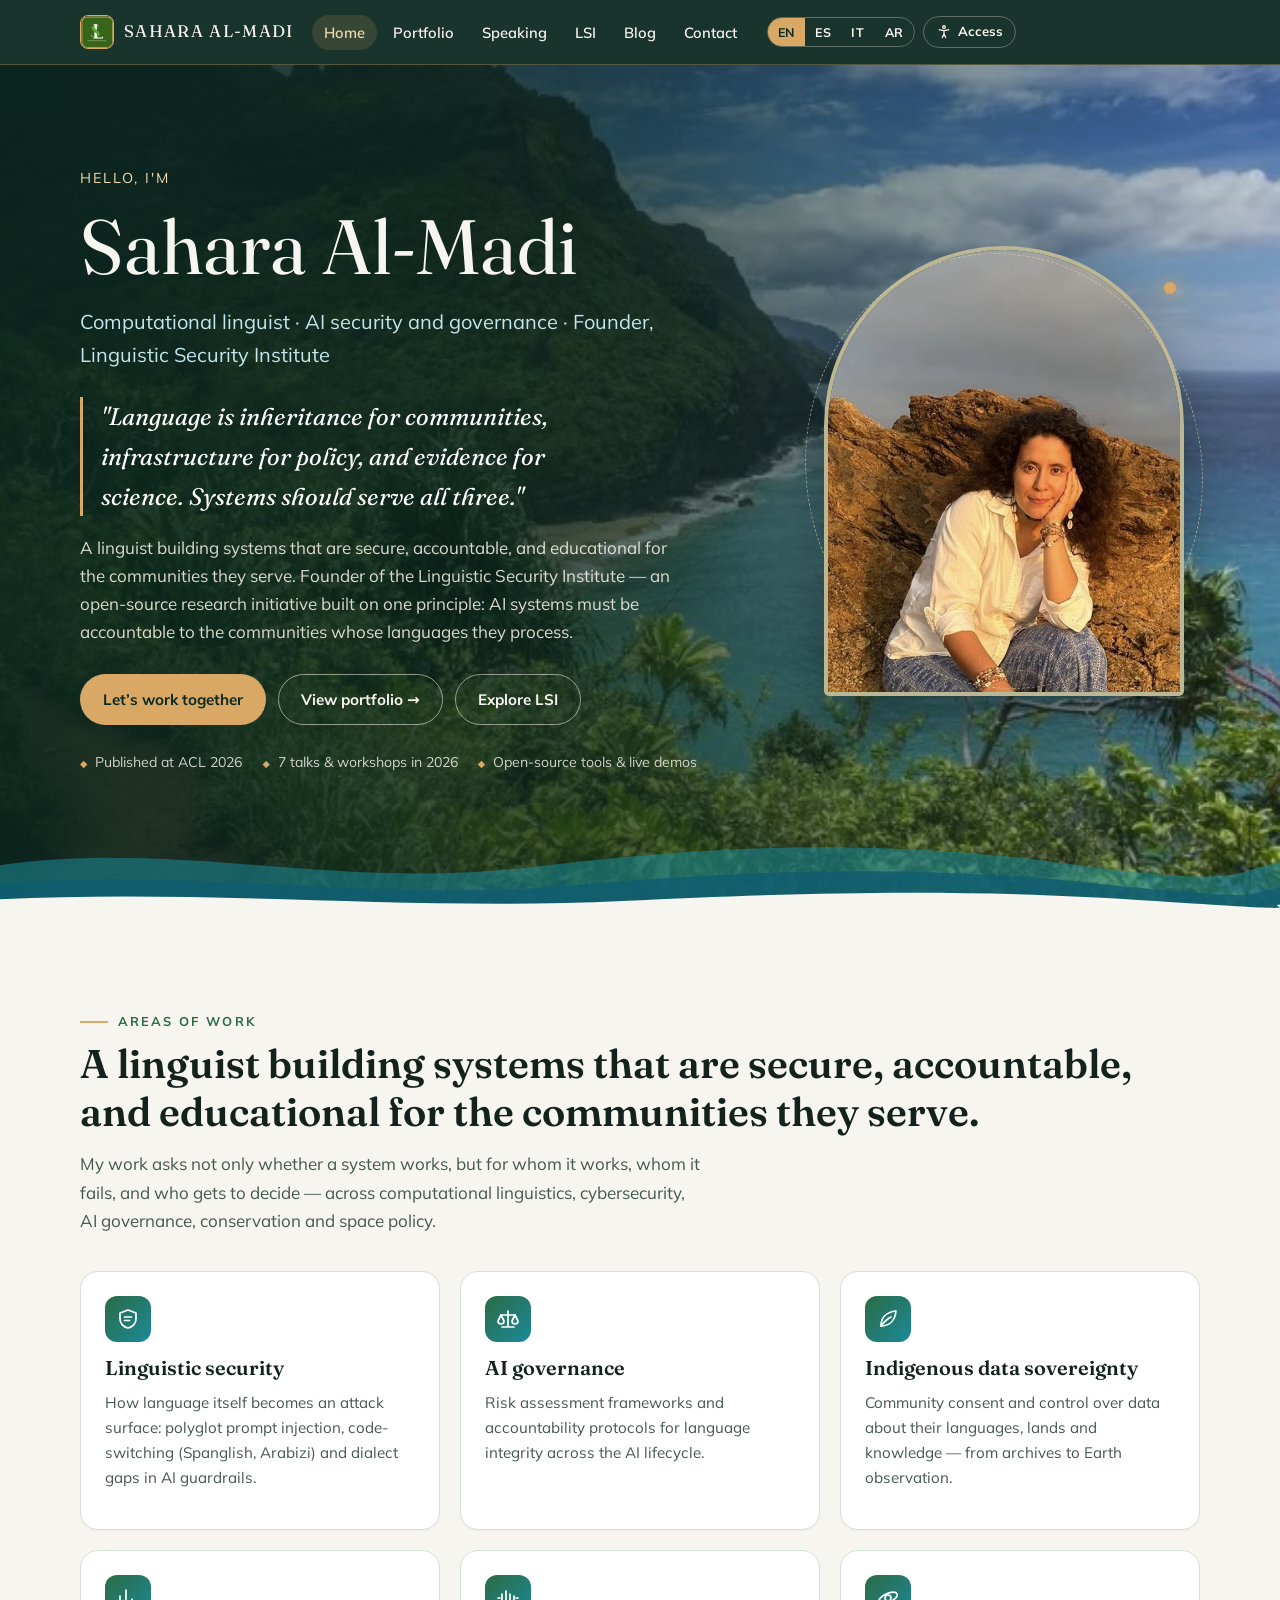
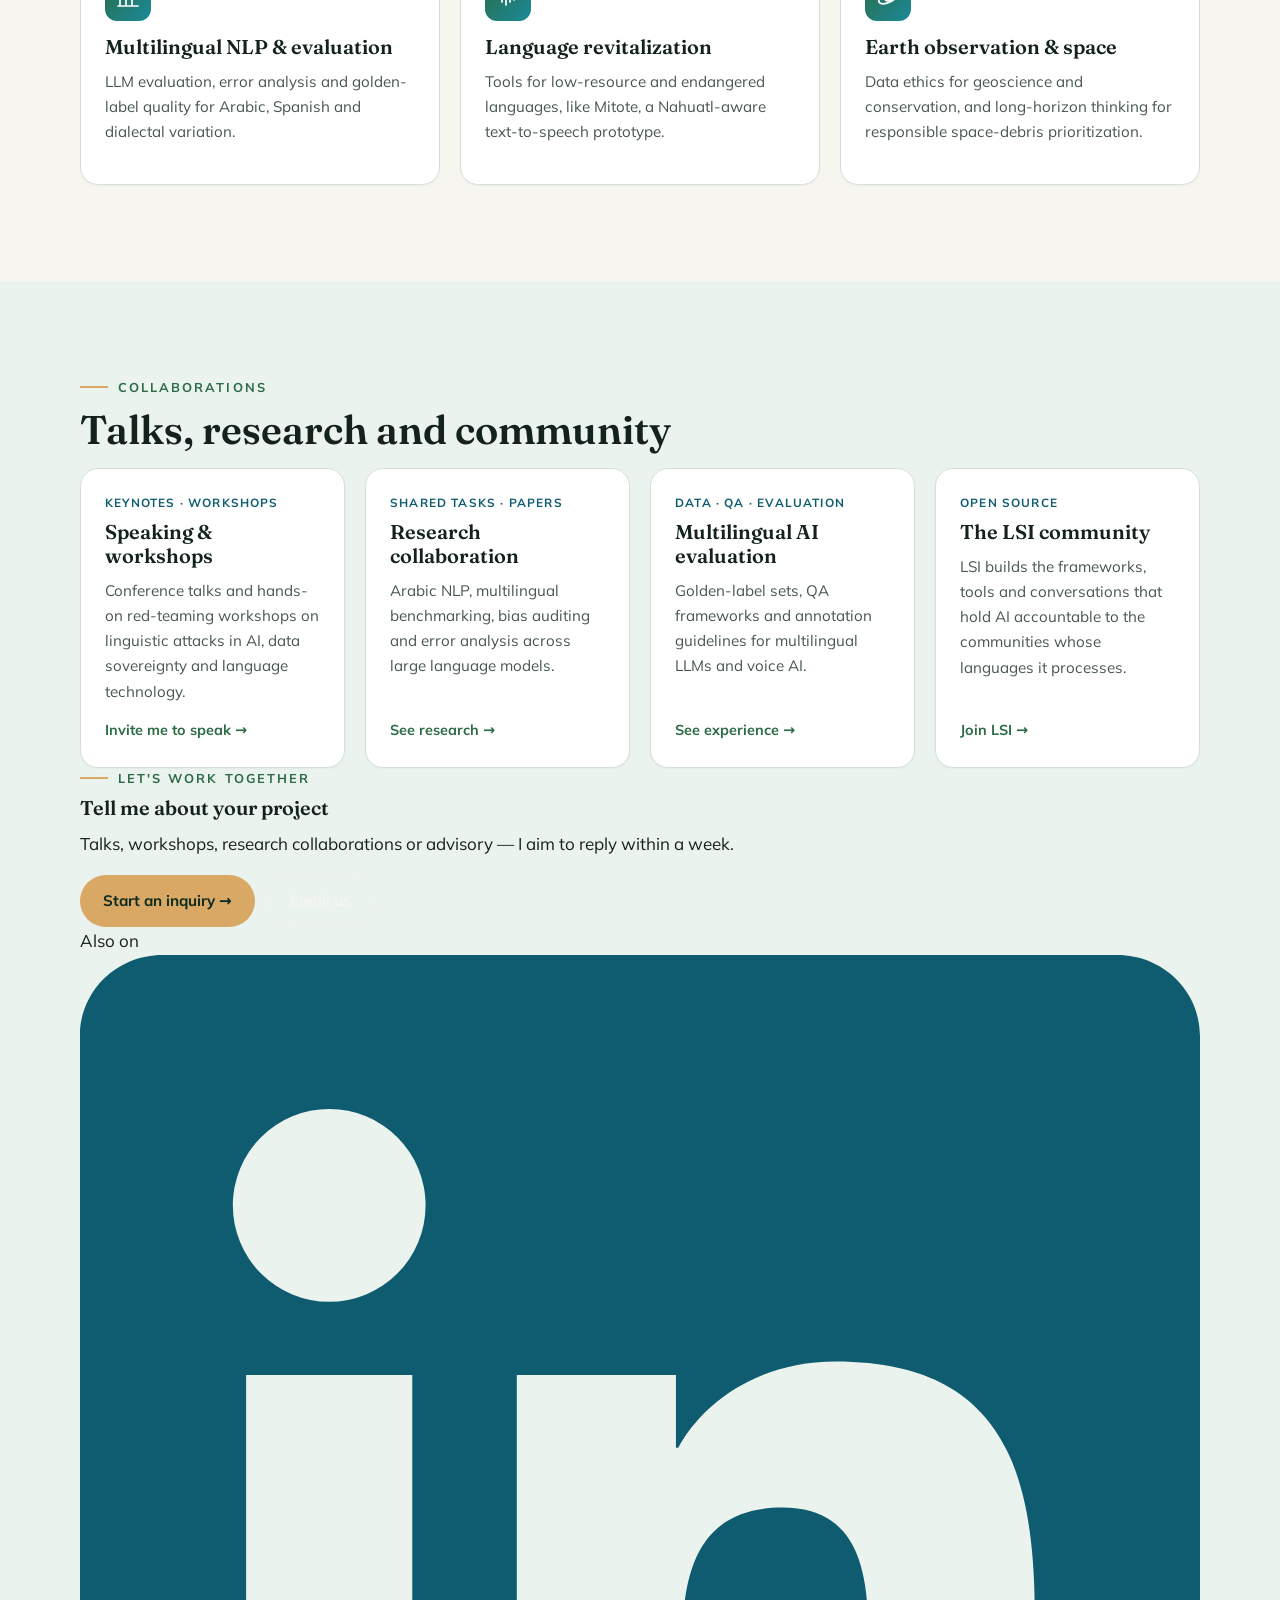
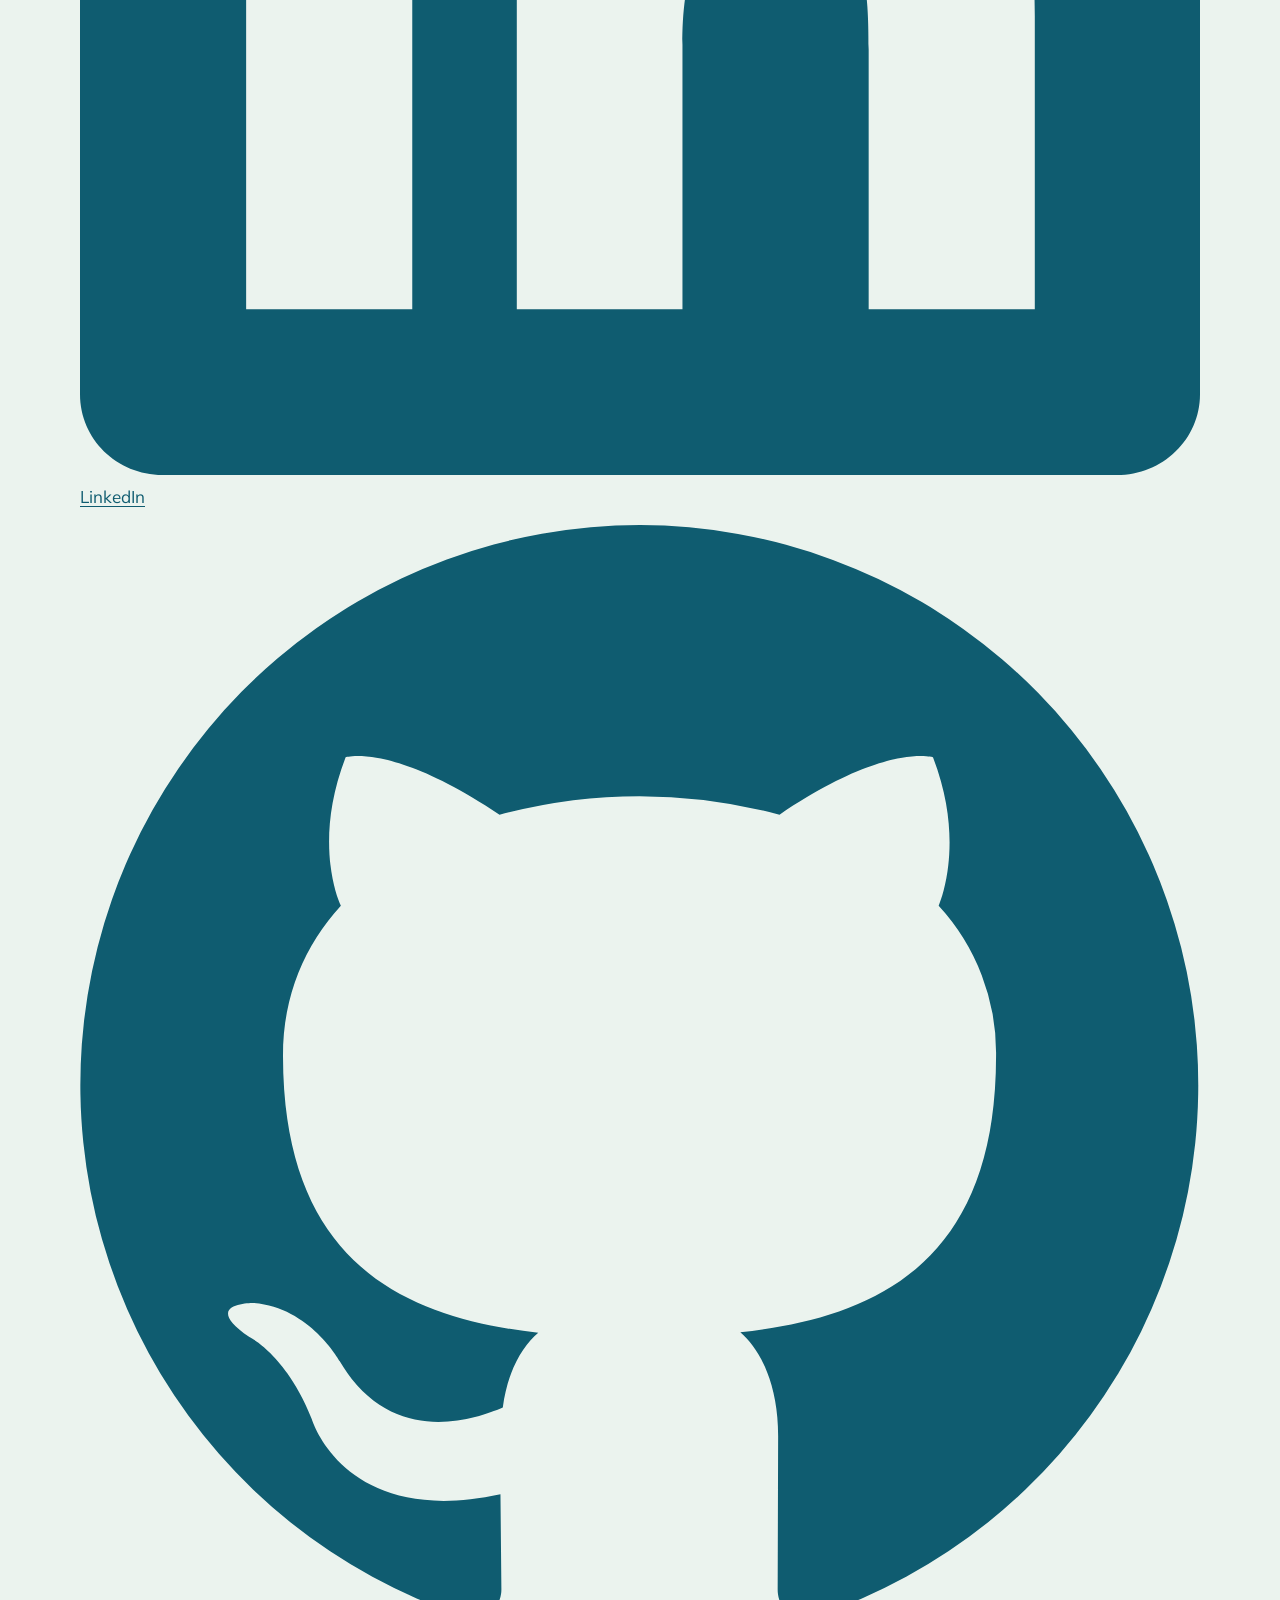
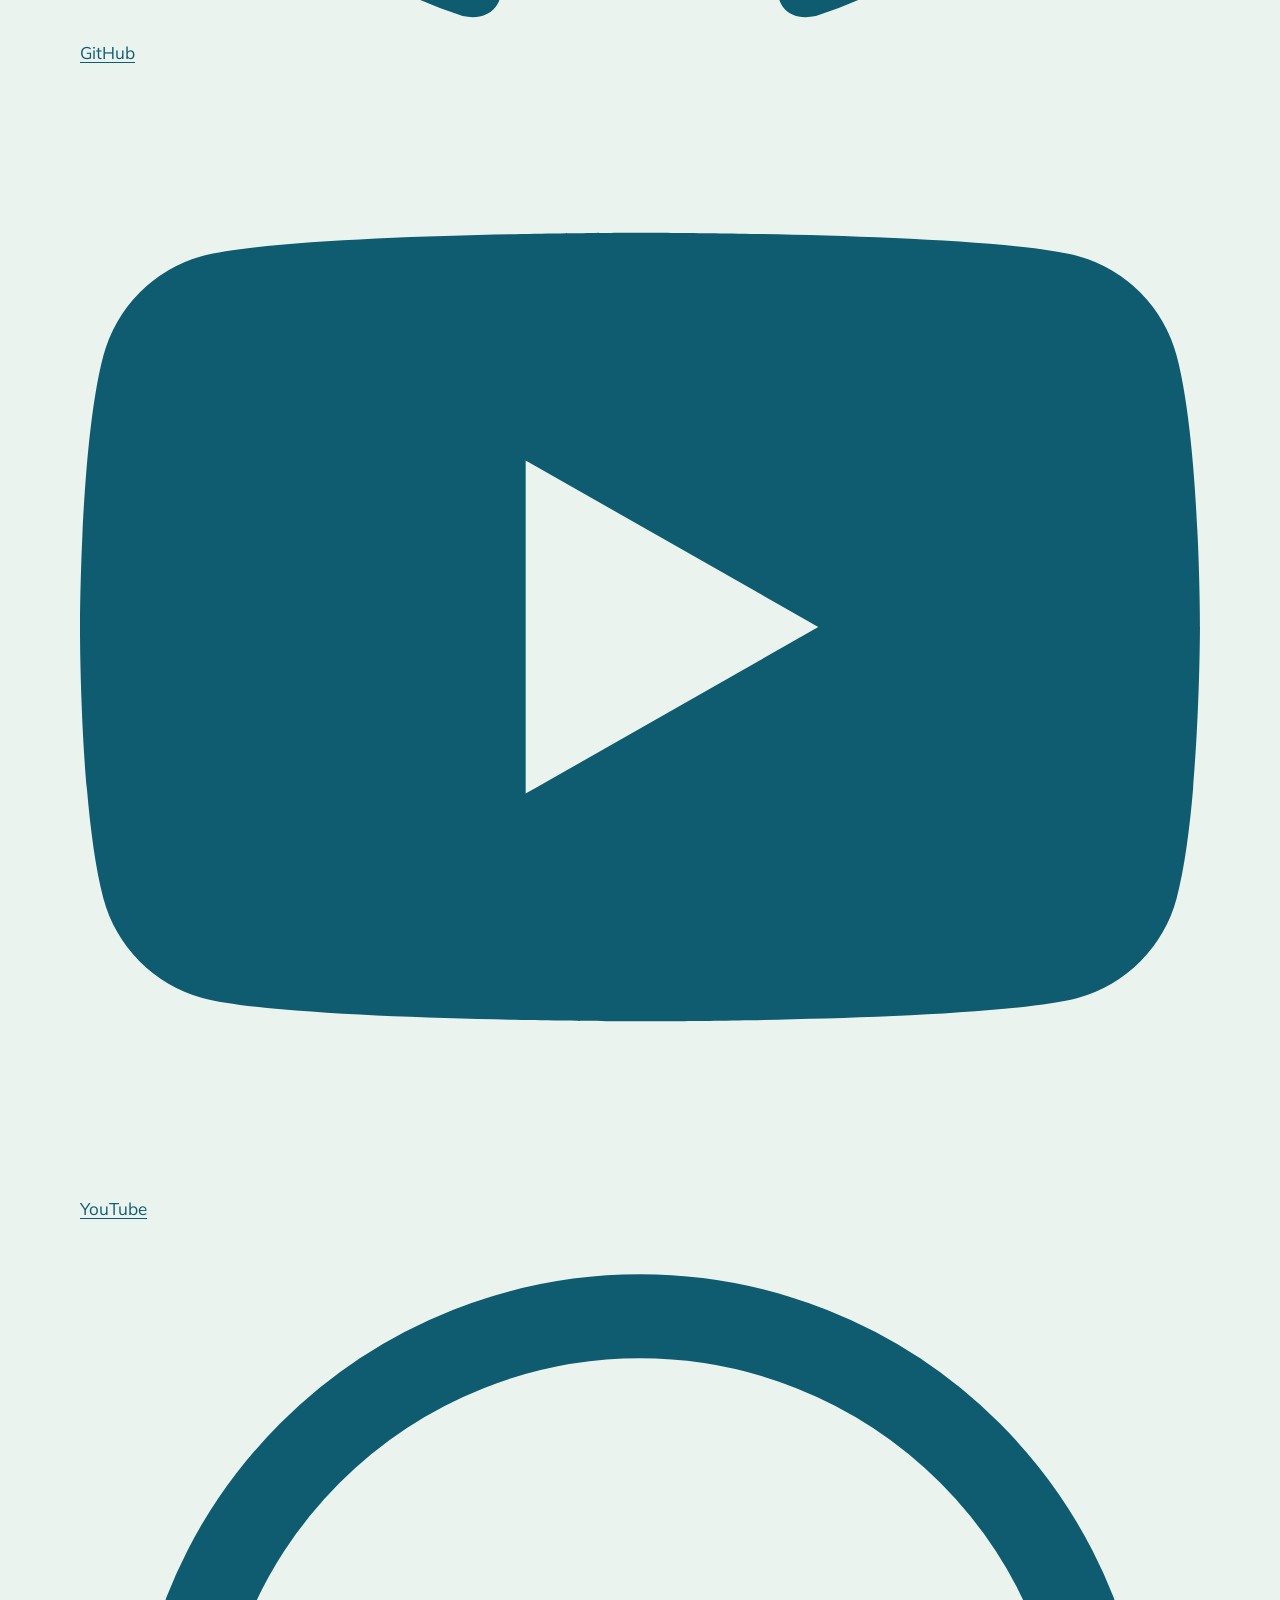
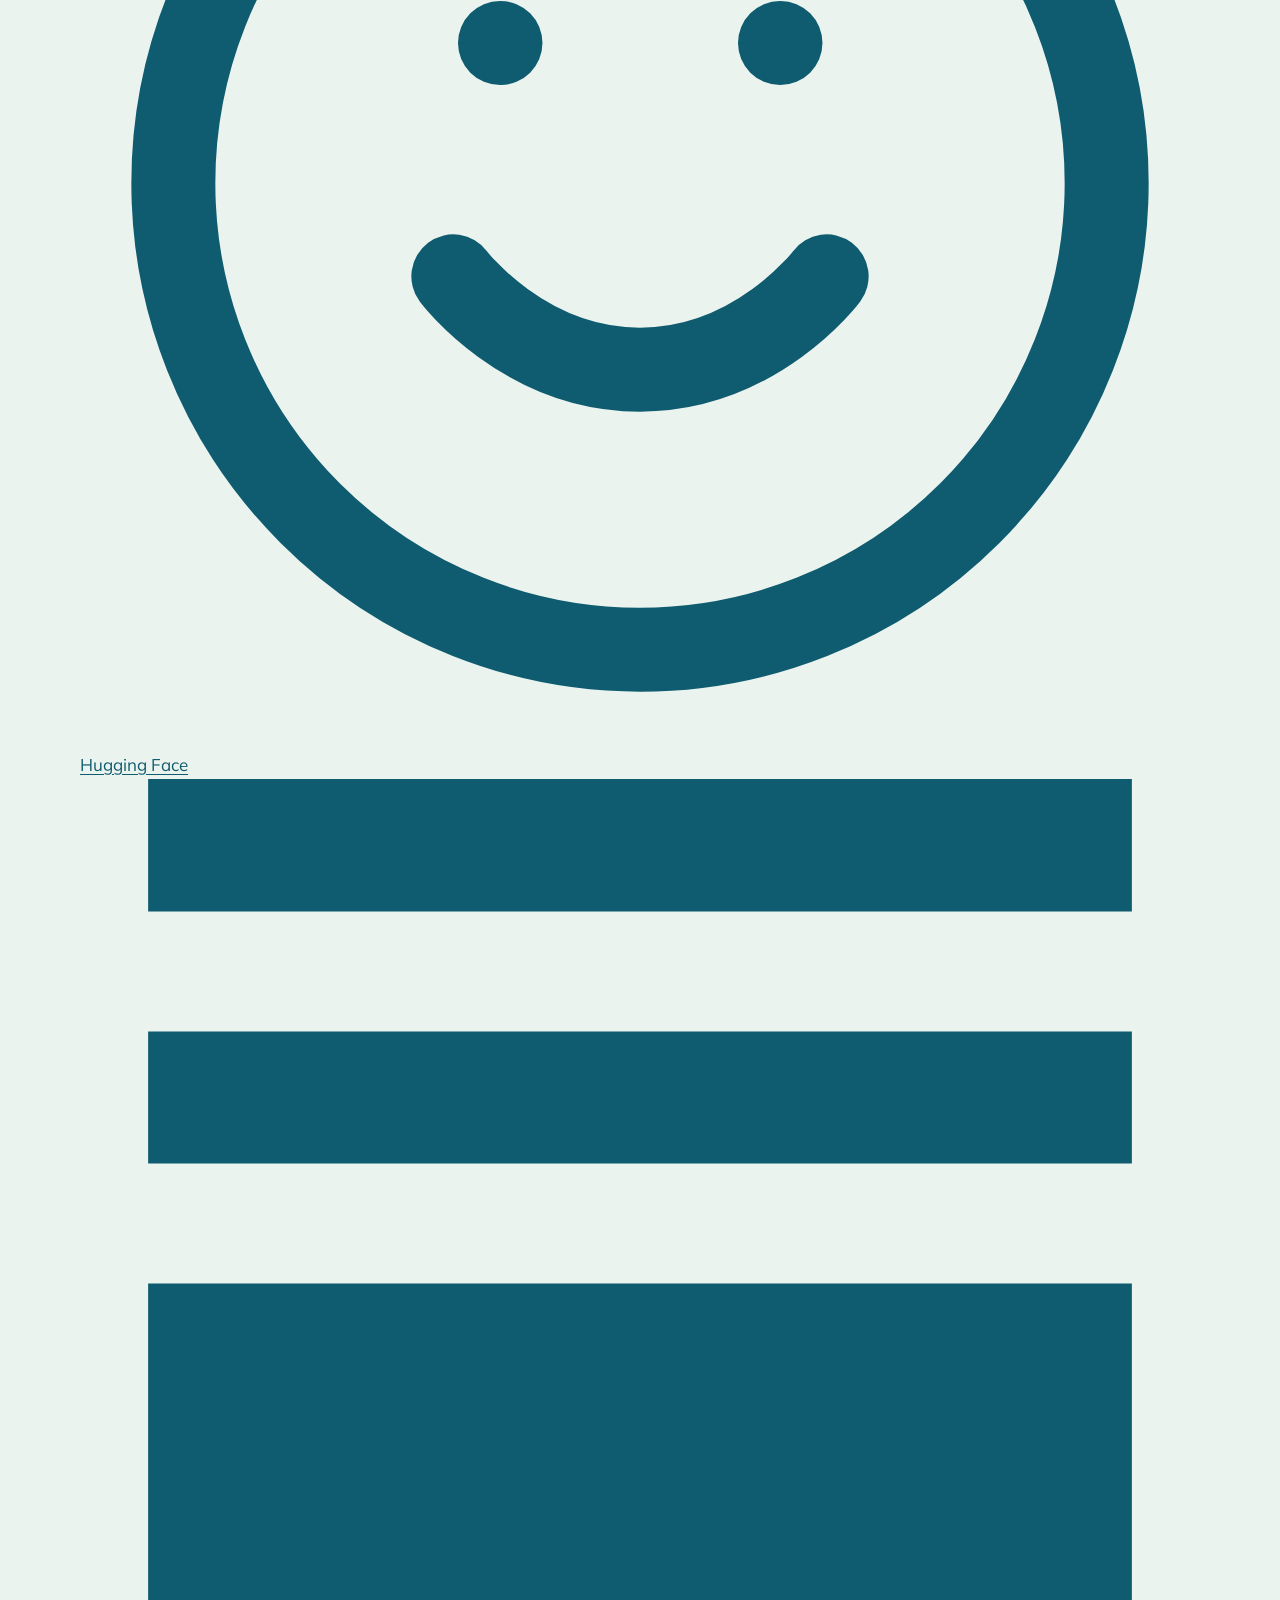
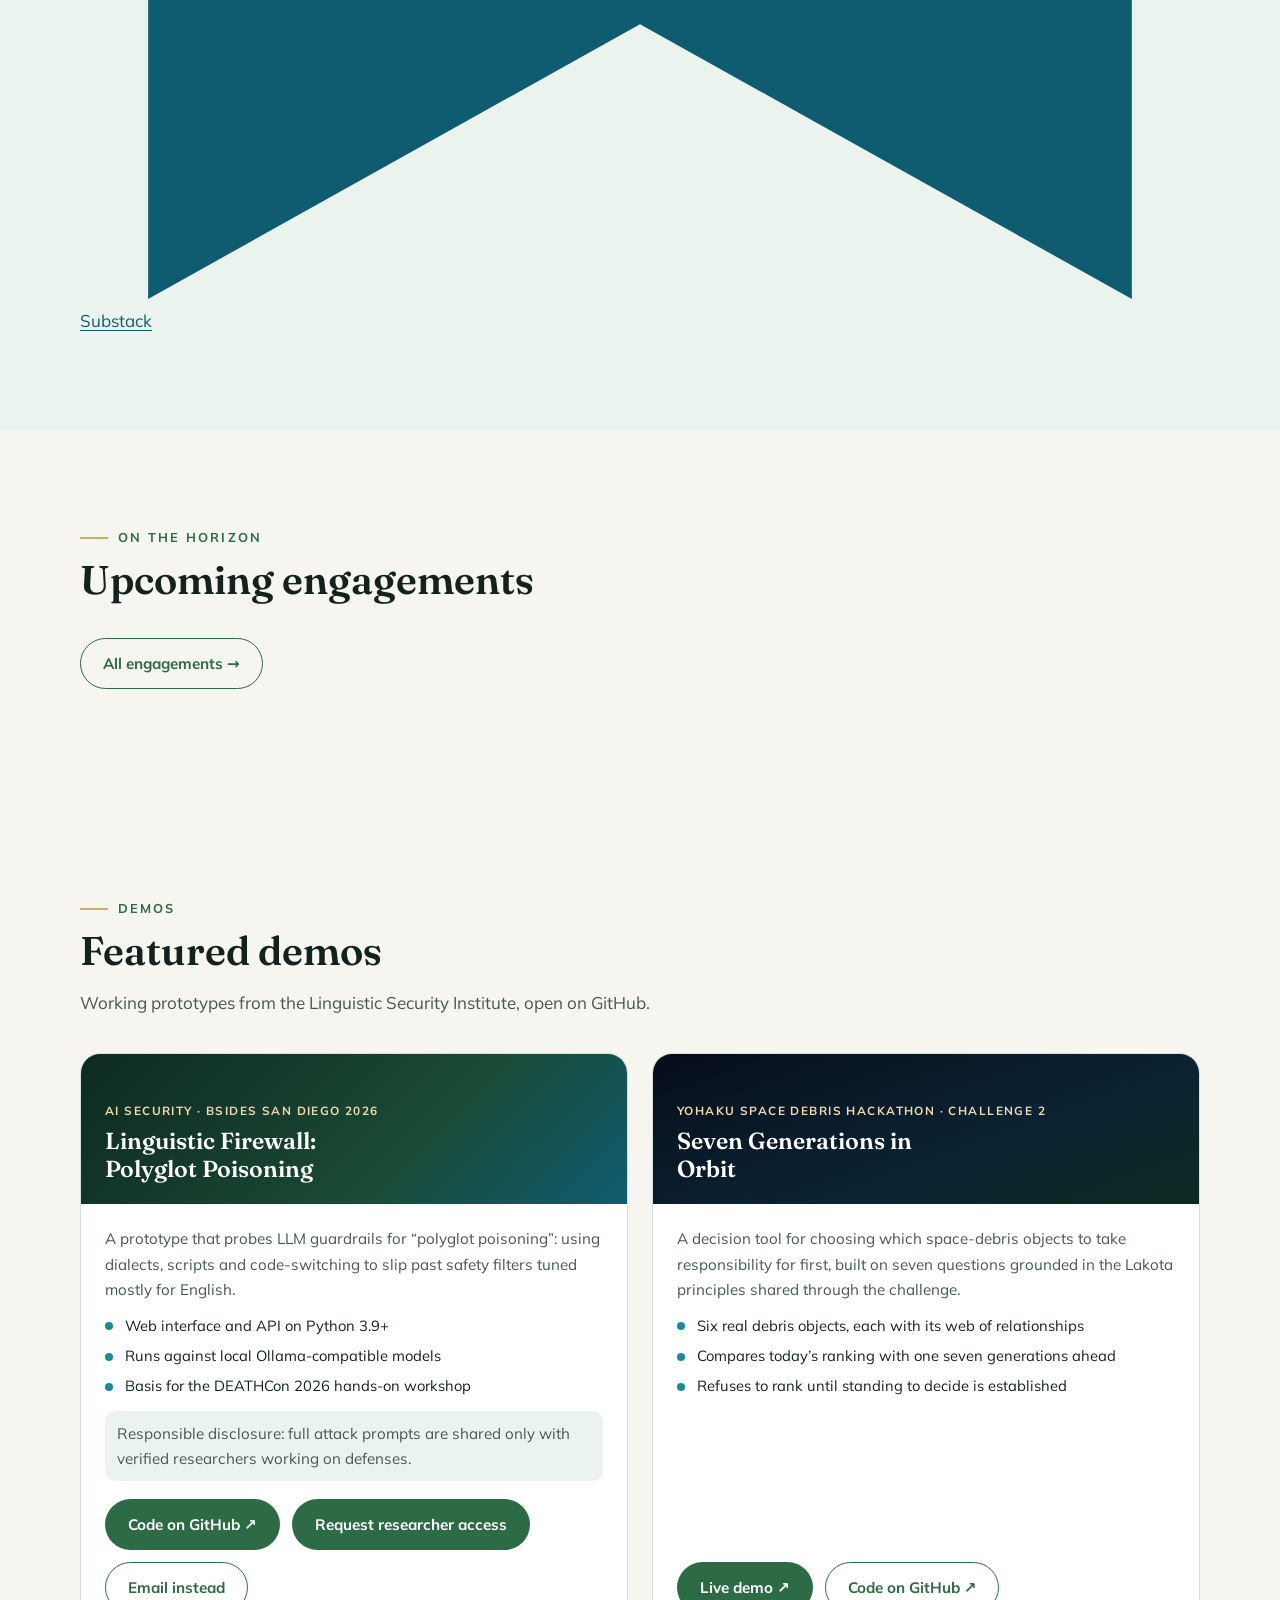
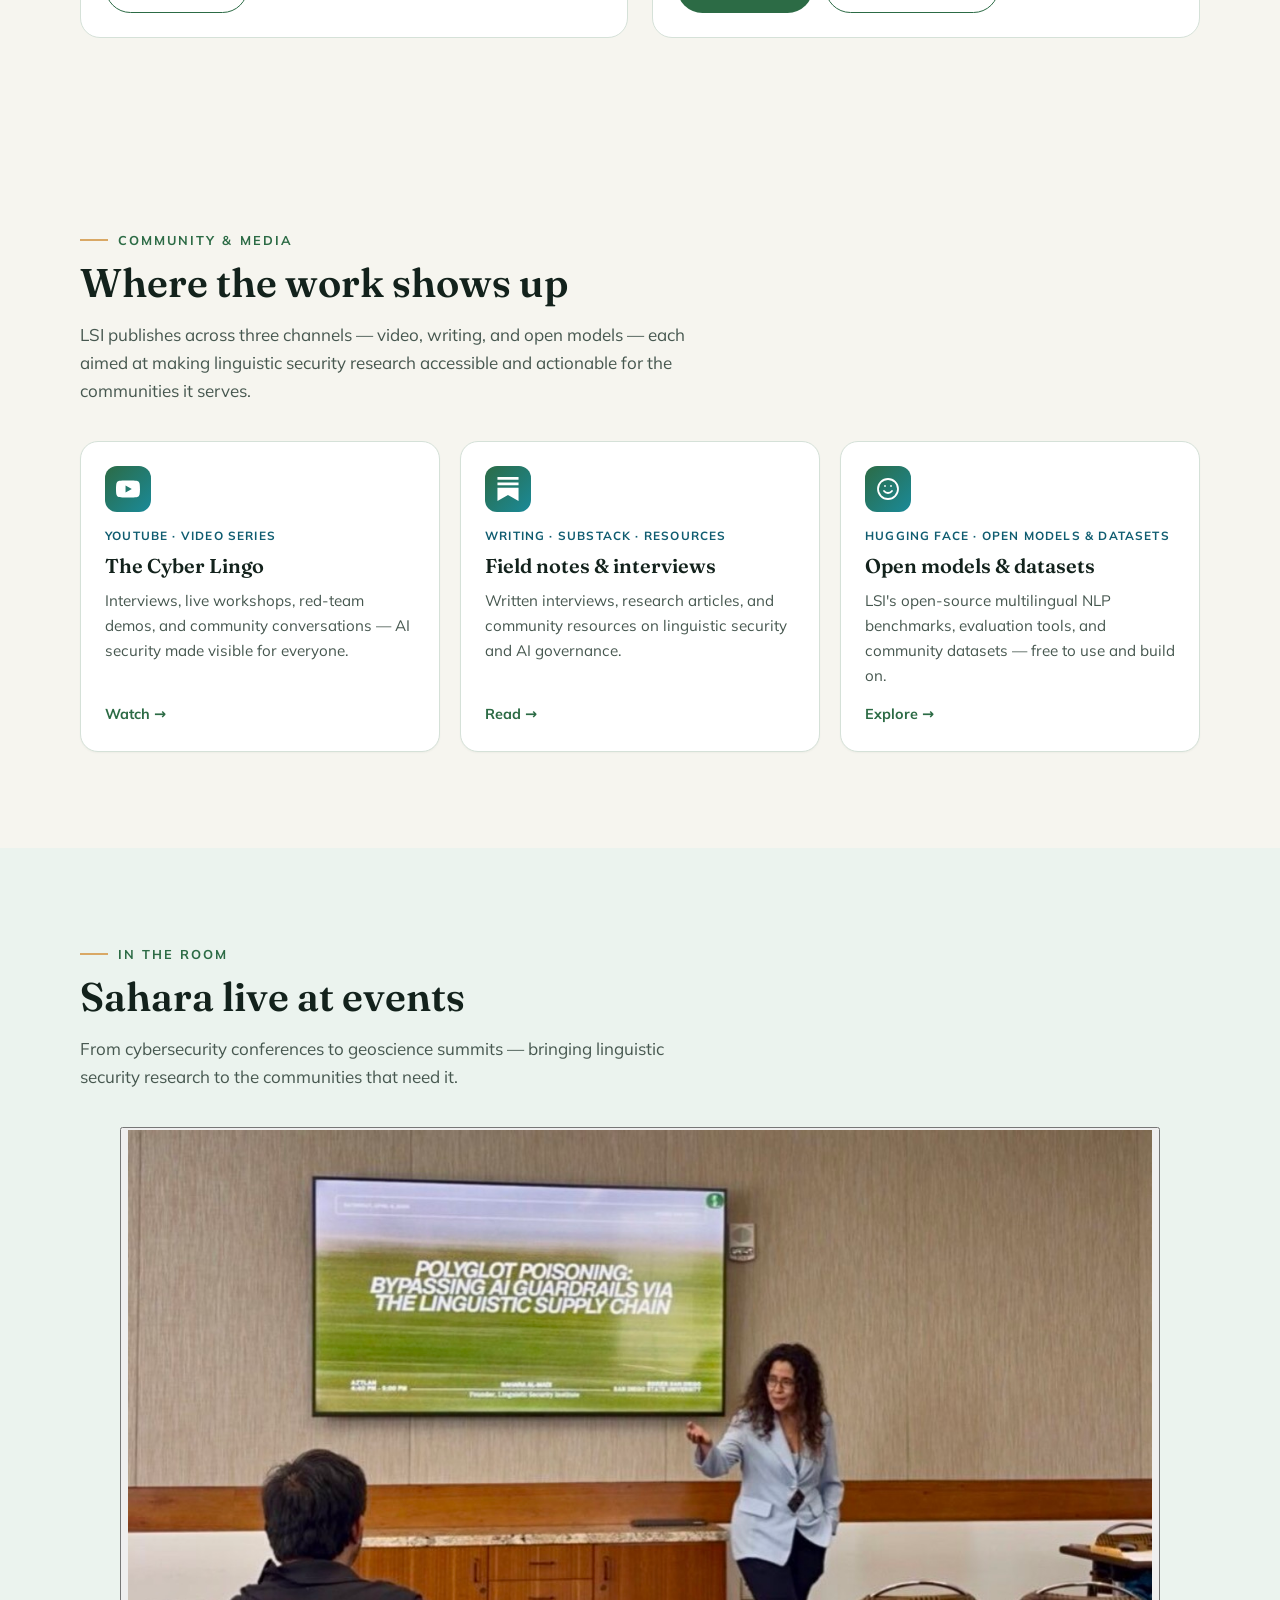
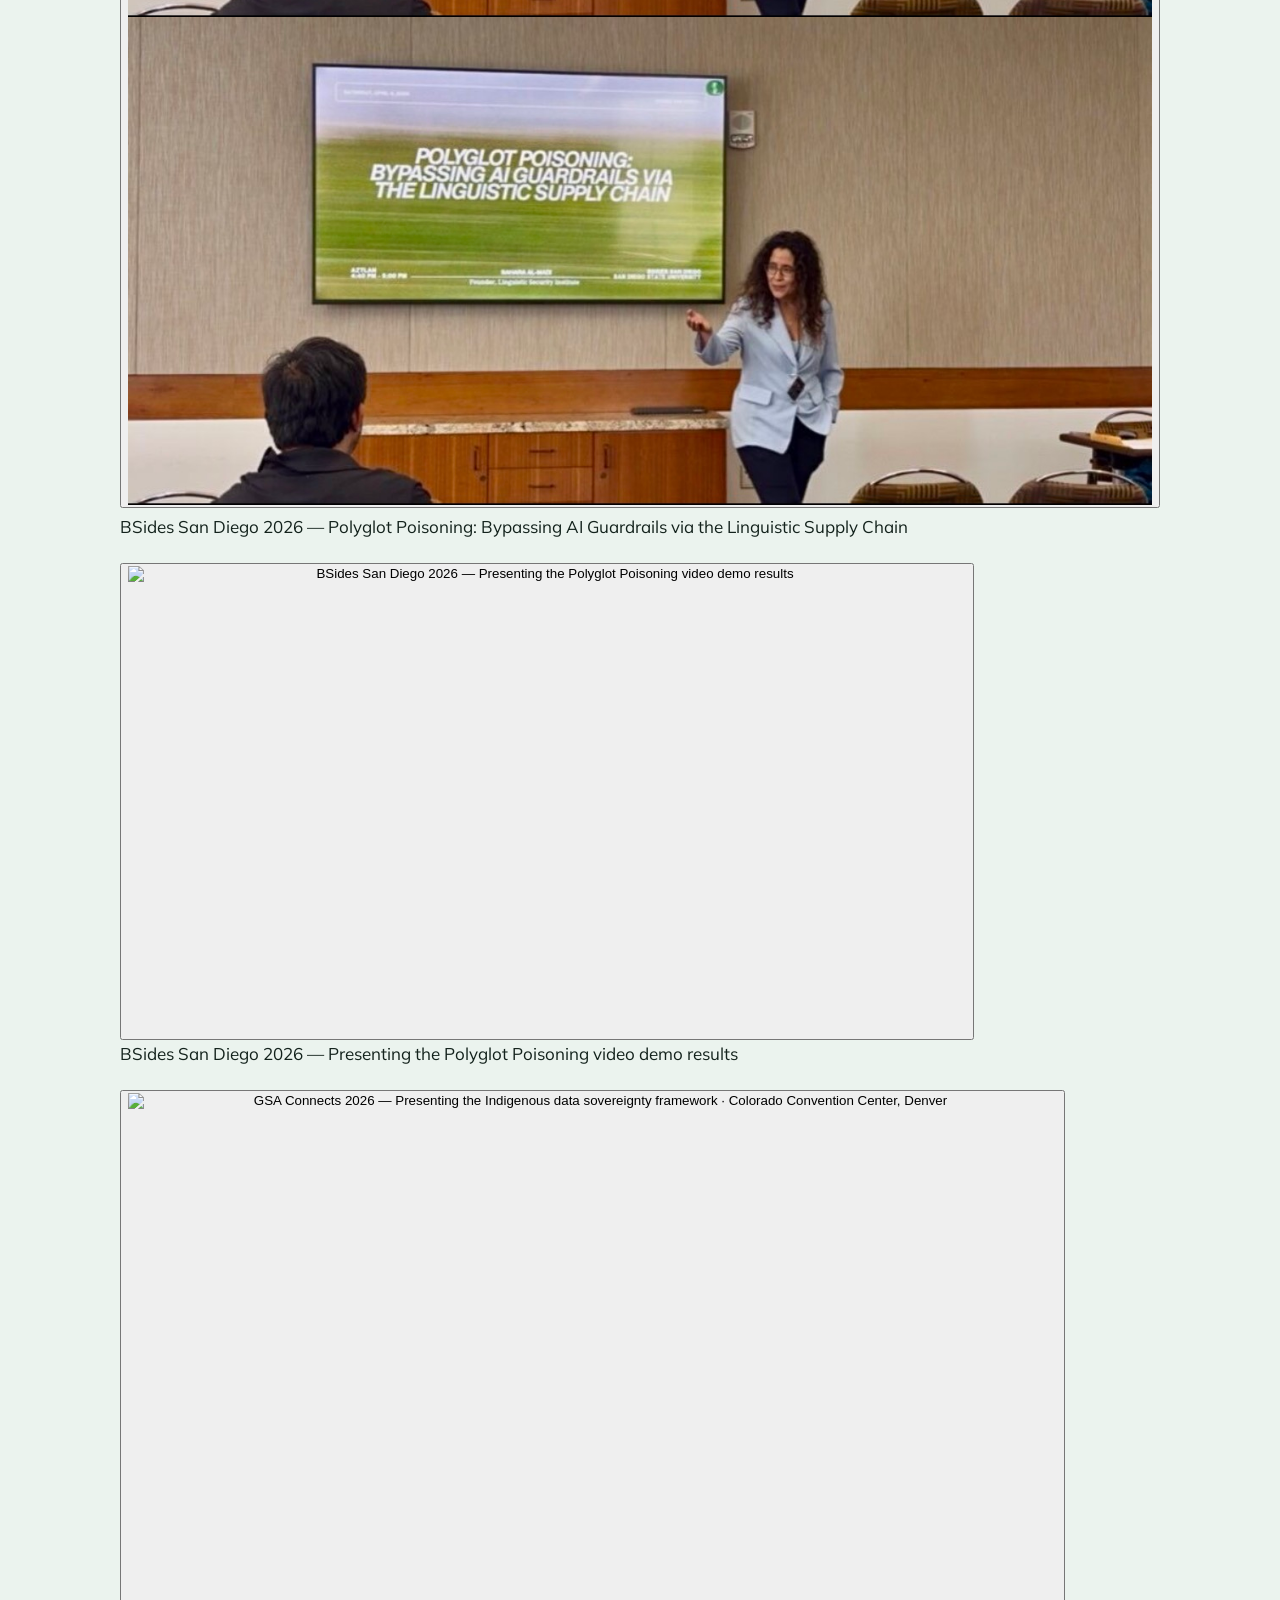
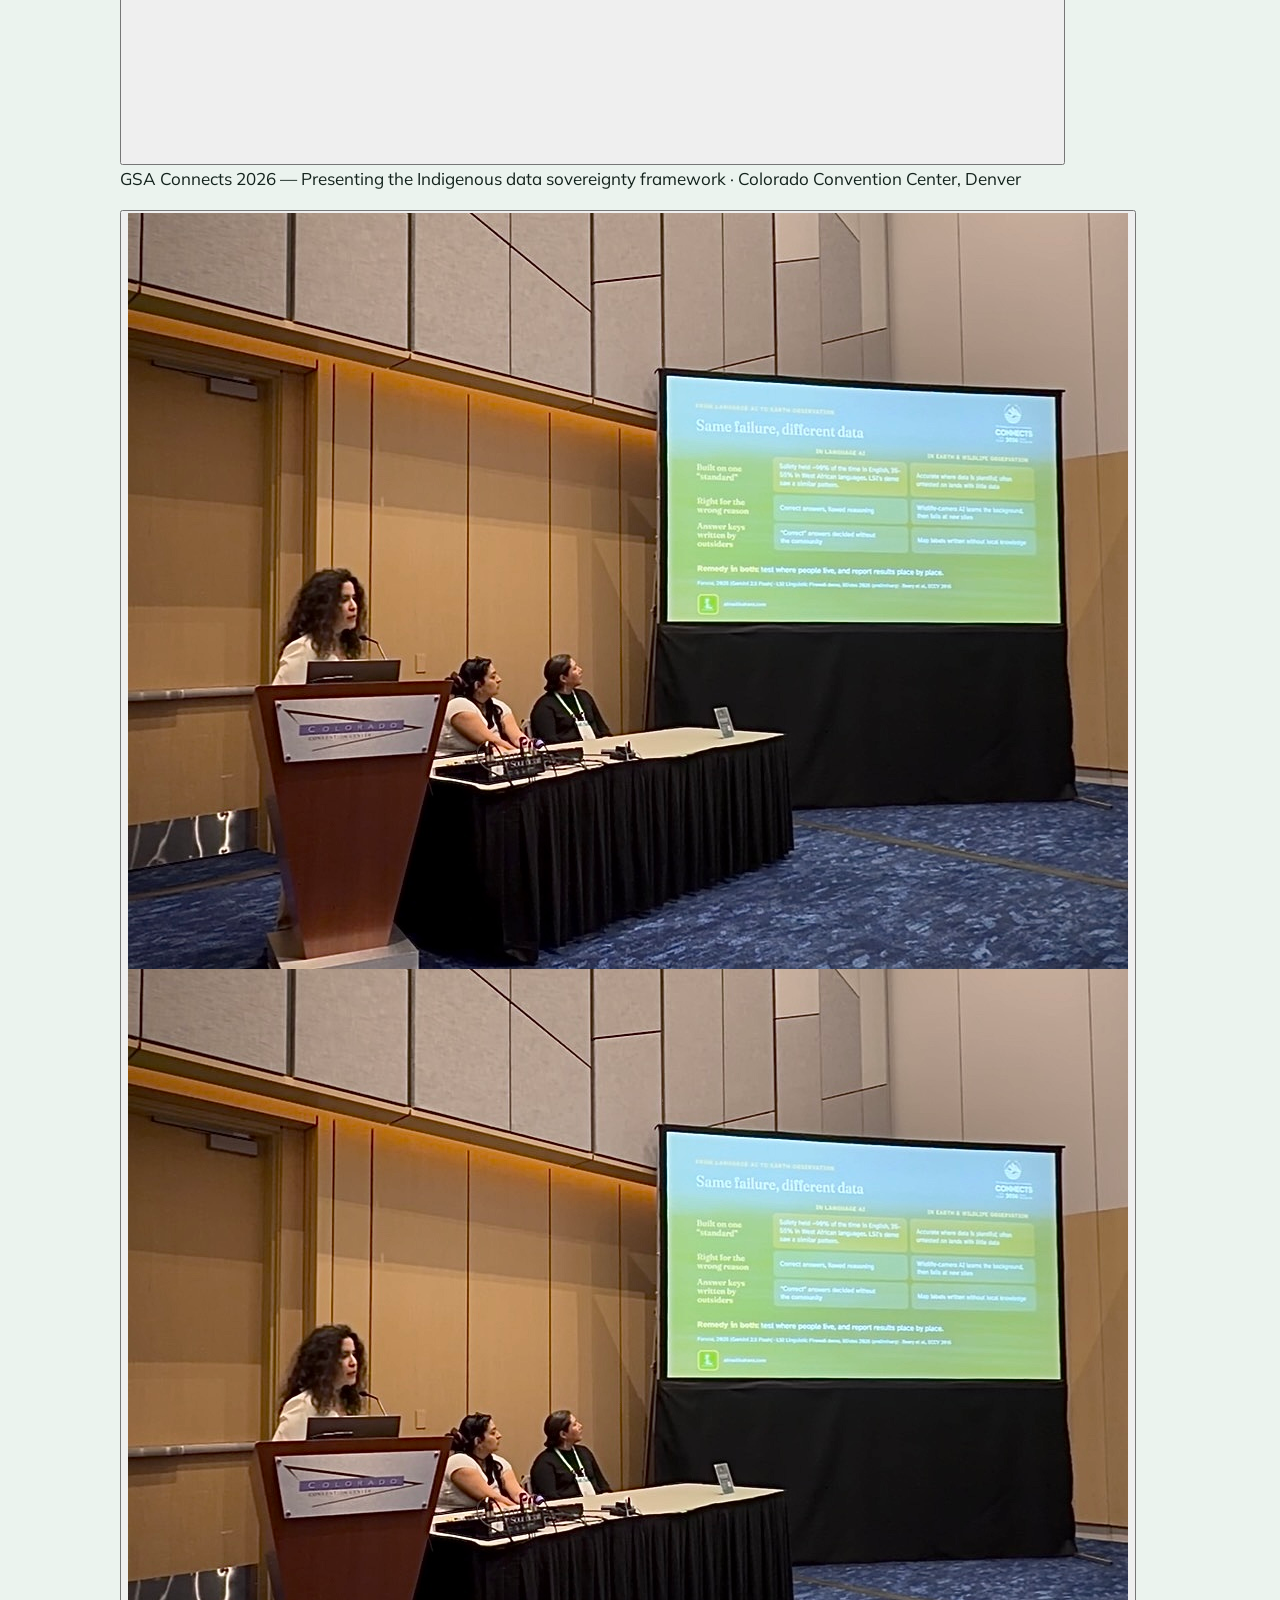
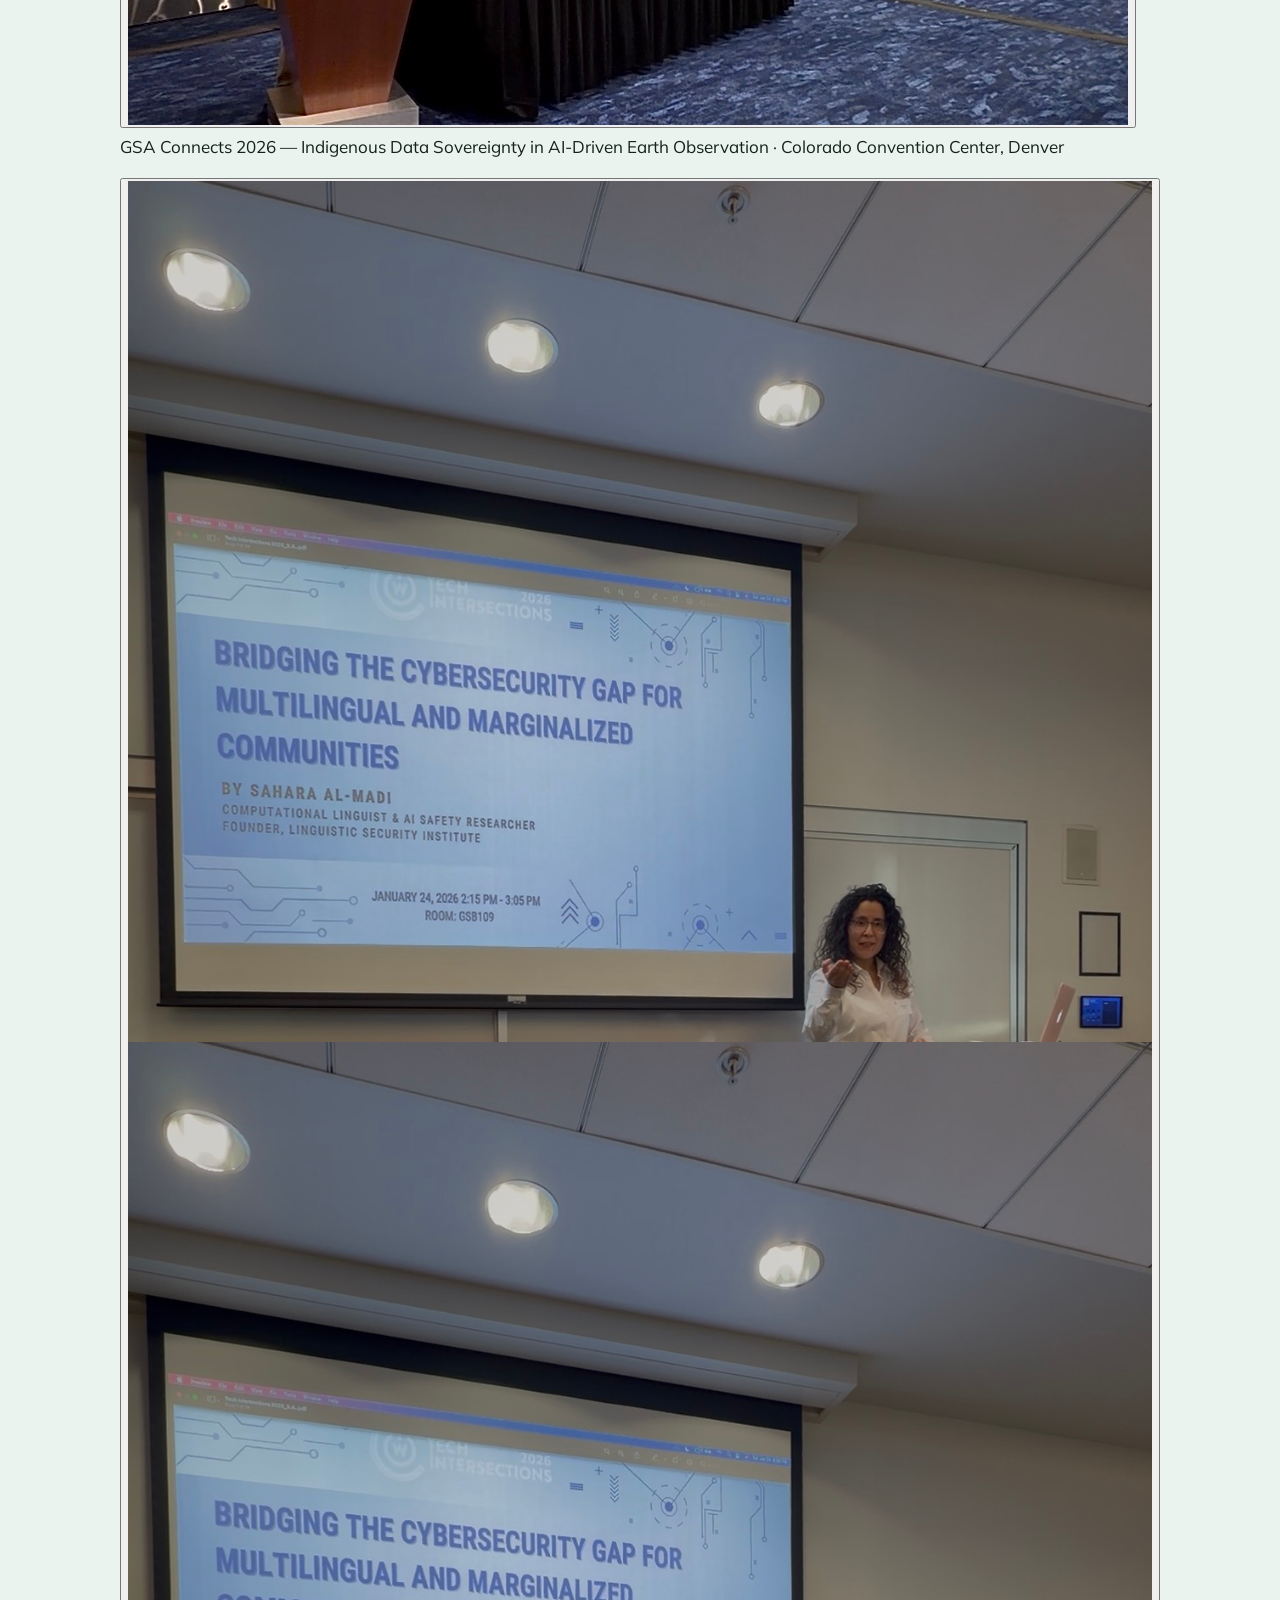
==== commit de563f9f: "Add files via upload update 10/16" ====
--- a/index.html
+++ b/index.html
@@ -16,7 +16,7 @@
 <a class="skip" href="#main" data-i18n="skip">Skip to content</a>
 <header class="topbar">
   <div class="wrap">
-    <a class="brand" href="/"><img src="assets/lsi-logo.png" alt="" width="34" height="34"><span>Sahara Al-Madi</span></a>
+    <a class="brand" href="/"><img src="assets/lsi-logo.png" alt="" width="34" height="34"><span data-i18n="name">Sahara Al-Madi</span></a>
     <nav aria-label="Main"><ul class="nav" id="sam-nav">
       <li><a href="/" aria-current="page" data-i18n="nav.home">Home</a></li><li><a href="portfolio.html" data-i18n="nav.portfolio">Portfolio</a></li><li><a href="speaking.html" data-i18n="nav.speaking">Speaking</a></li><li><a href="lsi.html" data-i18n="nav.lsi">LSI</a></li><li><a href="blog/index.html" data-i18n="nav.blog">Blog</a></li>
       <li><a href="contact.html" data-i18n="nav.contact">Contact</a></li>
@@ -50,7 +50,7 @@
   <img class="hero-bg deco" src="assets/hero-coast.jpg" alt="" width="1024" height="408">
   <div class="wrap hero-grid"><div>
     <p data-i18n="home.eyebrow" class="eyebrow">Hello, I'm</p>
-    <h1>Sahara Al-Madi</h1>
+    <h1 data-i18n="name">Sahara Al-Madi</h1>
     <p data-i18n="home.roles" class="roles">Computational linguist · AI security and governance · Founder, Linguistic Security Institute</p>
     <p data-i18n="home.quote" class="quote">"Language is inheritance for communities, infrastructure for policy, and evidence for science. Systems should serve all three."</p>
     <p data-i18n="home.lede" class="lede">A linguist building systems that are secure, accountable, and educational for the communities they serve. Founder of the Linguistic Security Institute — an open-source research initiative built on one principle: AI systems must be accountable to the communities whose languages they process.</p>
@@ -78,18 +78,18 @@
 <section class="block alt" id="work"><div class="wrap">
   <p class="kicker" data-i18n="collab.kicker">Collaborations</p><h2 class="sec-title" data-i18n="collab.title">Talks, research and community</h2>
   <div class="grid g4"><a class="card" href="speaking.html"><div data-i18n="c1.tag" class="tag">Keynotes · workshops</div><h3 data-i18n="c1.t">Speaking & workshops</h3><p data-i18n="c1.d">Conference talks and hands-on red-teaming workshops on linguistic attacks in AI, data sovereignty and language technology.</p><span data-i18n="c1.m" class="more">Invite me to speak →</span></a><a class="card" href="portfolio.html#research"><div data-i18n="c2.tag" class="tag">Shared tasks · papers</div><h3 data-i18n="c2.t">Research collaboration</h3><p data-i18n="c2.d">Arabic NLP, multilingual benchmarking, bias auditing and error analysis across large language models.</p><span data-i18n="c2.m" class="more">See research →</span></a><a class="card" href="portfolio.html#experience"><div data-i18n="c3.tag" class="tag">Data · QA · evaluation</div><h3 data-i18n="c3.t">Multilingual AI evaluation</h3><p data-i18n="c3.d">Golden-label sets, QA frameworks and annotation guidelines for multilingual LLMs and voice AI.</p><span data-i18n="c3.m" class="more">See experience →</span></a><a class="card" href="lsi.html"><div data-i18n="c4.tag" class="tag">Open source</div><h3 data-i18n="c4.t">The LSI community</h3><p data-i18n="c4.d">LSI builds the frameworks, tools and conversations that hold AI accountable to the communities whose languages it processes.</p><span data-i18n="c4.m" class="more">Join LSI →</span></a></div>
-  <div class="contact-strip">
-    <div class="contact-strip-left">
-      <span data-i18n="contact.lead">Tell me about your project:</span>
-      <div class="contact-strip-btns">
+  <div class="cta-panel">
+    <div class="cta-copy">
+      <p class="kicker" data-i18n="cta.k">Let's work together</p>
+      <h3 data-i18n="contact.h">Tell me about your project</h3>
+      <p data-i18n="contact.sub">Talks, workshops, research collaborations or advisory — I aim to reply within a week.</p>
+    </div>
+    <div class="cta-actions">
+      <div class="btns">
         <a class="btn btn-gold" href="https://docs.google.com/forms/d/e/1FAIpQLSfYIryQNWFWlKuIRPGL1lqg7giIMWGLlpkgukA0AJf5lLCF3Q/viewform?usp=header" target="_blank" rel="noopener" data-i18n="contact.cta">Start an inquiry →</a>
-        <a class="contact-email-link" href="mailto:linguisticsecurityinstitute@gmail.com" data-i18n="contact.email">or email us</a>
+        <a class="btn btn-ghost" href="mailto:linguisticsecurityinstitute@gmail.com" data-i18n="contact.email2">Email us</a>
       </div>
-    </div>
-    <div class="contact-strip-social">
-      <a href="https://www.linkedin.com/in/madisahara" rel="noopener" data-i18n="contact.linkedin">LinkedIn</a>
-      <span class="contact-sep" aria-hidden="true">·</span>
-      <a href="https://github.com/bintdamiana" rel="noopener" data-i18n="contact.github">GitHub</a>
+      <div class="cta-social"><span data-i18n="contact.find">Also on</span><div class="social-row on-dark"><a class="social" href="https://www.linkedin.com/in/madisahara" rel="noopener" target="_blank"><svg viewBox="0 0 24 24" fill="currentColor" aria-hidden="true"><path d="M20.45 20.45h-3.55v-5.57c0-1.33-.03-3.04-1.85-3.04-1.85 0-2.14 1.45-2.14 2.94v5.67H9.36V9h3.41v1.56h.05c.48-.9 1.64-1.85 3.37-1.85 3.6 0 4.27 2.37 4.27 5.46v6.28zM5.34 7.43a2.06 2.06 0 110-4.13 2.06 2.06 0 010 4.13zM7.12 20.45H3.56V9h3.56v11.45zM22.23 0H1.77C.79 0 0 .77 0 1.73v20.54C0 23.23.79 24 1.77 24h20.45c.98 0 1.78-.77 1.78-1.73V1.73C24 .77 23.2 0 22.23 0z"/></svg><span>LinkedIn</span></a><a class="social" href="https://github.com/bintdamiana" rel="noopener" target="_blank"><svg viewBox="0 0 24 24" fill="currentColor" aria-hidden="true"><path d="M12 .3a12 12 0 00-3.8 23.38c.6.12.83-.26.83-.57l-.02-2.04c-3.34.73-4.04-1.6-4.04-1.6-.55-1.4-1.34-1.77-1.34-1.77-1.08-.74.09-.73.09-.73 1.2.09 1.84 1.24 1.84 1.24 1.07 1.83 2.8 1.3 3.5 1 .1-.78.42-1.31.76-1.6-2.67-.31-5.47-1.34-5.47-5.93 0-1.31.47-2.38 1.24-3.22-.14-.3-.54-1.52.1-3.18 0 0 1-.32 3.3 1.23a11.5 11.5 0 016 0c2.28-1.55 3.29-1.23 3.29-1.23.64 1.66.24 2.88.12 3.18a4.65 4.65 0 011.23 3.22c0 4.61-2.8 5.62-5.48 5.92.42.36.81 1.1.81 2.22l-.01 3.29c0 .31.2.69.82.57A12 12 0 0012 .3"/></svg><span>GitHub</span></a><a class="social" href="https://www.youtube.com/@TheCyberLingo" rel="noopener" target="_blank"><svg viewBox="0 0 24 24" fill="currentColor" aria-hidden="true"><path d="M23.5 6.19a3.02 3.02 0 00-2.12-2.14C19.5 3.55 12 3.55 12 3.55s-7.5 0-9.38.5A3.02 3.02 0 00.5 6.19C0 8.07 0 12 0 12s0 3.93.5 5.81a3.02 3.02 0 002.12 2.14c1.88.5 9.38.5 9.38.5s7.5 0 9.38-.5a3.02 3.02 0 002.12-2.14C24 15.93 24 12 24 12s0-3.93-.5-5.81zM9.55 15.57V8.43L15.82 12l-6.27 3.57z"/></svg><span>YouTube</span></a><a class="social" href="https://huggingface.co/madisahara" rel="noopener" target="_blank"><svg viewBox="0 0 24 24" fill="none" stroke="currentColor" stroke-width="1.8" stroke-linecap="round" stroke-linejoin="round" aria-hidden="true"><circle cx="12" cy="12" r="10"/><path d="M8 14s1.5 2 4 2 4-2 4-2"/><path d="M9 9h.01M15 9h.01"/></svg><span>Hugging Face</span></a><a class="social" href="https://substack.com/@linguisticsecurityinstitute" rel="noopener" target="_blank"><svg viewBox="0 0 24 24" fill="currentColor" aria-hidden="true"><path d="M22.54 8.24H1.46V5.41h21.08v2.83zM1.46 10.81V24L12 18.11 22.54 24V10.81H1.46zM22.54 0H1.46v2.84h21.08V0z"/></svg><span>Substack</span></a></div></div>
     </div>
   </div>
 </div></section>
@@ -164,7 +164,7 @@
   <div class="body"><p data-i18n="d1.d">A prototype that probes LLM guardrails for "polyglot poisoning": using dialects, scripts and code-switching to slip past safety filters tuned mostly for English.</p><ul class="points"><li data-i18n="d1.p1">Web interface and API on Python 3.9+</li><li data-i18n="d1.p2">Runs against local Ollama-compatible models</li><li data-i18n="d1.p3">Basis for the DEATHCon 2026 hands-on workshop</li></ul><p data-i18n="d1.note" class="note">Responsible disclosure: full attack prompts are shared only with verified researchers working on defenses.</p>
     <div class="btns"><a class="btn btn-sm btn-solid" href="https://github.com/LinguisticSecurityInstitute/linguistic-firewall" rel="noopener" target="_blank" data-i18n="btn.code">Code on GitHub ↗</a>
     <a class="btn btn-sm btn-solid" href="https://docs.google.com/forms/d/e/1FAIpQLSfYIryQNWFWlKuIRPGL1lqg7giIMWGLlpkgukA0AJf5lLCF3Q/viewform?usp=header" target="_blank" rel="noopener" data-i18n="btn.access">Request researcher access</a>
-    <a class="btn btn-sm btn-line" href="mailto:linguisticsecurityinstitute@gmail.com?subject=Linguistic%20Firewall%20researcher%20access">Email instead</a></div></div>
+    <a class="btn btn-sm btn-line" href="mailto:linguisticsecurityinstitute@gmail.com?subject=Linguistic%20Firewall%20researcher%20access" data-i18n="btn.email">Email instead</a></div></div>
 </article>
 <article class="demo">
   <div class="band orbit"><div data-i18n="d2.tag" class="tag">YOHAKU Space Debris Hackathon · Challenge 2</div><h3 class="ltr">Seven Generations in Orbit</h3></div>
@@ -182,7 +182,7 @@
   <div class="grid g3">
 
     <a class="card" href="https://www.youtube.com/@TheCyberLingo" target="_blank" rel="noopener">
-      <span class="glyph deco" aria-hidden="true"><svg viewBox="0 0 24 24" fill="none" stroke="currentColor" stroke-width="1.7" stroke-linecap="round" stroke-linejoin="round"><rect x="2" y="7" width="20" height="15" rx="2"/><path d="M16 2l-4 5-4-5"/><polygon points="10 11 16 14.5 10 18 10 11"/></svg></span>
+      <span class="glyph deco" aria-hidden="true"><svg viewBox="0 0 24 24" fill="currentColor" aria-hidden="true"><path d="M23.5 6.19a3.02 3.02 0 00-2.12-2.14C19.5 3.55 12 3.55 12 3.55s-7.5 0-9.38.5A3.02 3.02 0 00.5 6.19C0 8.07 0 12 0 12s0 3.93.5 5.81a3.02 3.02 0 002.12 2.14c1.88.5 9.38.5 9.38.5s7.5 0 9.38-.5a3.02 3.02 0 002.12-2.14C24 15.93 24 12 24 12s0-3.93-.5-5.81zM9.55 15.57V8.43L15.82 12l-6.27 3.57z"/></svg></span>
       <div class="tag" data-i18n="media.yt.tag">YouTube · video series</div>
       <h3 data-i18n="media.yt.title">The Cyber Lingo</h3>
       <p data-i18n="media.yt.desc">Interviews, live workshops, red-team demos and visual explainers — making AI security and linguistic rights legible for everyone, not just practitioners.</p>
@@ -190,7 +190,7 @@
     </a>
 
     <a class="card" href="blog/index.html">
-      <span class="glyph deco" aria-hidden="true"><svg viewBox="0 0 24 24" fill="none" stroke="currentColor" stroke-width="1.7" stroke-linecap="round" stroke-linejoin="round"><path d="M12 20h9"/><path d="M16.5 3.5a2.121 2.121 0 013 3L7 19l-4 1 1-4L16.5 3.5z"/></svg></span>
+      <span class="glyph deco" aria-hidden="true"><svg viewBox="0 0 24 24" fill="currentColor" aria-hidden="true"><path d="M22.54 8.24H1.46V5.41h21.08v2.83zM1.46 10.81V24L12 18.11 22.54 24V10.81H1.46zM22.54 0H1.46v2.84h21.08V0z"/></svg></span>
       <div class="tag" data-i18n="media.blog.tag">Writing · Substack · resources</div>
       <h3 data-i18n="media.blog.title">Field notes & interviews</h3>
       <p data-i18n="media.blog.desc">Written interviews, research articles and community resources on linguistic security, AI governance and language rights — published here and on Substack.</p>
@@ -198,7 +198,7 @@
     </a>
 
     <a class="card" href="https://huggingface.co/madisahara" target="_blank" rel="noopener">
-      <span class="glyph deco" aria-hidden="true"><svg viewBox="0 0 24 24" fill="none" stroke="currentColor" stroke-width="1.7" stroke-linecap="round" stroke-linejoin="round"><circle cx="12" cy="12" r="10"/><path d="M8 14s1.5 2 4 2 4-2 4-2"/><line x1="9" y1="9" x2="9.01" y2="9"/><line x1="15" y1="9" x2="15.01" y2="9"/></svg></span>
+      <span class="glyph deco" aria-hidden="true"><svg viewBox="0 0 24 24" fill="none" stroke="currentColor" stroke-width="1.8" stroke-linecap="round" stroke-linejoin="round" aria-hidden="true"><circle cx="12" cy="12" r="10"/><path d="M8 14s1.5 2 4 2 4-2 4-2"/><path d="M9 9h.01M15 9h.01"/></svg></span>
       <div class="tag" data-i18n="media.hf.tag">Hugging Face · open models & datasets</div>
       <h3 data-i18n="media.hf.title">Open models & datasets</h3>
       <p data-i18n="media.hf.desc">LSI's open-source models, datasets and evaluation benchmarks for multilingual NLP — Arabic, Spanish and low-resource language research, free to use and build on.</p>
@@ -212,55 +212,168 @@
   <p class="kicker" data-i18n="gallery.kicker">In the room</p>
   <h2 class="sec-title" data-i18n="gallery.title">Sahara live at events</h2>
   <p class="sec-intro" data-i18n="gallery.intro">From cybersecurity conferences to geoscience summits — bringing linguistic security research to the communities that need it.</p>
-  <div class="gallery">
-    <figure class="gallery-item">
-      <img src="assets/event-bsides-2026.jpg" width="800" height="600" loading="lazy" alt="Sahara Al-Madi presenting Polyglot Poisoning at BSides San Diego 2026" data-i18n-alt="gallery.p1.cap">
-      <figcaption data-i18n="gallery.p1.cap">BSides San Diego 2026 — Polyglot Poisoning: Bypassing AI Guardrails via the Linguistic Supply Chain</figcaption>
-    </figure>
-    <figure class="gallery-item">
-      <img src="assets/event-geo-indigenous-2026.jpg" width="800" height="600" loading="lazy" alt="Speaker panel poster for GEO Indigenous Summit 2026 Ltome-Katip Ethical Listening Lab" data-i18n-alt="gallery.p2.cap">
-      <figcaption data-i18n="gallery.p2.cap">GEO Indigenous Summit 2026 — Ltome-Katip Ethical Listening Lab: When Animals Become Data</figcaption>
-    </figure>
-    <figure class="gallery-item">
-      <img src="assets/event-tech-intersections-gap-2026.jpg" width="800" height="600" loading="lazy" alt="Sahara Al-Madi presenting The Linguistic Security Gap slide at Tech Intersections 2026" data-i18n-alt="gallery.p3.cap">
-      <figcaption data-i18n="gallery.p3.cap">Tech Intersections 2026 — The Linguistic Security Gap: when safety speaks a language people don't understand</figcaption>
-    </figure>
-    <figure class="gallery-item">
-      <img src="assets/event-tech-intersections-2026.jpg" width="800" height="600" loading="lazy" alt="Sahara Al-Madi presenting Bridging the Cybersecurity Gap for Multilingual and Marginalized Communities at Tech Intersections 2026" data-i18n-alt="gallery.p4.cap">
-      <figcaption data-i18n="gallery.p4.cap">Tech Intersections 2026 — Bridging the Cybersecurity Gap for Multilingual and Marginalized Communities</figcaption>
-    </figure>
-    <figure class="gallery-item">
-      <img src="assets/event-gsa-2026.jpg" width="800" height="600" loading="lazy" alt="Sahara Al-Madi presenting at GSA Connects 2026 at the Colorado Convention Center in Denver" data-i18n-alt="gallery.p5.cap">
-      <figcaption data-i18n="gallery.p5.cap">GSA Connects 2026 — Indigenous Data Sovereignty in AI-Driven Earth Observation · Colorado Convention Center, Denver</figcaption>
-    </figure>
-  </div>
-</div></section>
-
-<section class="block"><div class="wrap">
-  <div>
+  <div class="slideshow photos" data-slideshow aria-roledescription="carousel" aria-label="Sahara live at events">
+    <div class="ss-viewport">
+      <div class="ss-track">
+      <figure class="ss-slide" role="group" aria-roledescription="slide" aria-label="1 / 6">
+        <button type="button" class="ss-stage" data-lightbox data-i18n-aria="gallery.view" aria-label="View photo">
+          <img class="ss-bg" src="assets/event-bsides-2026.jpg" alt="" aria-hidden="true" loading="lazy" decoding="async">
+          <img class="ss-img" src="assets/event-bsides-2026.jpg" width="1206" height="574" alt="BSides San Diego 2026 — Polyglot Poisoning: Bypassing AI Guardrails via the Linguistic Supply Chain" data-i18n-alt="gallery.p1.cap" decoding="async">
+        </button>
+        <figcaption><span class="ss-cap" data-i18n="gallery.p1.cap">BSides San Diego 2026 — Polyglot Poisoning: Bypassing AI Guardrails via the Linguistic Supply Chain</span></figcaption>
+      </figure>
+      <figure class="ss-slide" role="group" aria-roledescription="slide" aria-label="2 / 6">
+        <button type="button" class="ss-stage" data-lightbox data-i18n-aria="gallery.view" aria-label="View photo">
+          <img class="ss-bg" src="assets/event-bsides-demo-2026.jpg" alt="" aria-hidden="true" loading="lazy" decoding="async">
+          <img class="ss-img" src="assets/event-bsides-demo-2026.jpg" width="838" height="471" alt="BSides San Diego 2026 — Presenting the Polyglot Poisoning video demo results" data-i18n-alt="gallery.p8.cap" loading="lazy" decoding="async">
+        </button>
+        <figcaption><span class="ss-cap" data-i18n="gallery.p8.cap">BSides San Diego 2026 — Presenting the Polyglot Poisoning video demo results</span></figcaption>
+      </figure>
+      <figure class="ss-slide" role="group" aria-roledescription="slide" aria-label="3 / 6">
+        <button type="button" class="ss-stage" data-lightbox data-i18n-aria="gallery.view" aria-label="View photo">
+          <img class="ss-bg" src="assets/event-gsa-opening-2026.jpg" alt="" aria-hidden="true" loading="lazy" decoding="async">
+          <img class="ss-img" src="assets/event-gsa-opening-2026.jpg" width="929" height="669" alt="GSA Connects 2026 — Presenting the Indigenous data sovereignty framework · Colorado Convention Center, Denver" data-i18n-alt="gallery.p9.cap" loading="lazy" decoding="async">
+        </button>
+        <figcaption><span class="ss-cap" data-i18n="gallery.p9.cap">GSA Connects 2026 — Presenting the Indigenous data sovereignty framework · Colorado Convention Center, Denver</span></figcaption>
+      </figure>
+      <figure class="ss-slide" role="group" aria-roledescription="slide" aria-label="4 / 6">
+        <button type="button" class="ss-stage" data-lightbox data-i18n-aria="gallery.view" aria-label="View photo">
+          <img class="ss-bg" src="assets/event-gsa-2026.jpg" alt="" aria-hidden="true" loading="lazy" decoding="async">
+          <img class="ss-img" src="assets/event-gsa-2026.jpg" width="1000" height="756" alt="GSA Connects 2026 — Indigenous Data Sovereignty in AI-Driven Earth Observation · Colorado Convention Center, Denver" data-i18n-alt="gallery.p5.cap" loading="lazy" decoding="async">
+        </button>
+        <figcaption><span class="ss-cap" data-i18n="gallery.p5.cap">GSA Connects 2026 — Indigenous Data Sovereignty in AI-Driven Earth Observation · Colorado Convention Center, Denver</span></figcaption>
+      </figure>
+      <figure class="ss-slide" role="group" aria-roledescription="slide" aria-label="5 / 6">
+        <button type="button" class="ss-stage" data-lightbox data-i18n-aria="gallery.view" aria-label="View photo">
+          <img class="ss-bg" src="assets/event-tech-intersections-2026.jpg" alt="" aria-hidden="true" loading="lazy" decoding="async">
+          <img class="ss-img" src="assets/event-tech-intersections-2026.jpg" width="1206" height="764" alt="Tech Intersections 2026 — Bridging the Cybersecurity Gap for Multilingual and Marginalized Communities" data-i18n-alt="gallery.p3.cap" loading="lazy" decoding="async">
+        </button>
+        <figcaption><span class="ss-cap" data-i18n="gallery.p3.cap">Tech Intersections 2026 — Bridging the Cybersecurity Gap for Multilingual and Marginalized Communities</span></figcaption>
+      </figure>
+      <figure class="ss-slide" role="group" aria-roledescription="slide" aria-label="6 / 6">
+        <button type="button" class="ss-stage" data-lightbox data-i18n-aria="gallery.view" aria-label="View photo">
+          <img class="ss-bg" src="assets/event-tech-intersections-gap-2026.jpg" alt="" aria-hidden="true" loading="lazy" decoding="async">
+          <img class="ss-img" src="assets/event-tech-intersections-gap-2026.jpg" width="1206" height="765" alt="Tech Intersections 2026 — The Linguistic Security Gap: when safety speaks a language people don't understand" data-i18n-alt="gallery.p4.cap" loading="lazy" decoding="async">
+        </button>
+        <figcaption><span class="ss-cap" data-i18n="gallery.p4.cap">Tech Intersections 2026 — The Linguistic Security Gap: when safety speaks a language people don't understand</span></figcaption>
+      </figure>
+      </div>
+      <button type="button" class="ss-arrow ss-prev" data-ss="prev" data-i18n-aria="gallery.prev" aria-label="Previous">‹</button>
+      <button type="button" class="ss-arrow ss-next" data-ss="next" data-i18n-aria="gallery.next" aria-label="Next">›</button>
+    </div>
+    <div class="ss-controls">
+      <button type="button" class="ss-play" data-ss="toggle" data-i18n-aria="gallery.pause" aria-label="Pause slideshow"><span class="ss-ico-pause" aria-hidden="true">❚❚</span><span class="ss-ico-play" aria-hidden="true">►</span></button>
+      <div class="ss-dots"><button type="button" class="ss-dot" data-ss-go="0" aria-label="1 / 6" aria-current="true"></button><button type="button" class="ss-dot" data-ss-go="1" aria-label="2 / 6"></button><button type="button" class="ss-dot" data-ss-go="2" aria-label="3 / 6"></button><button type="button" class="ss-dot" data-ss-go="3" aria-label="4 / 6"></button><button type="button" class="ss-dot" data-ss-go="4" aria-label="5 / 6"></button><button type="button" class="ss-dot" data-ss-go="5" aria-label="6 / 6"></button></div>
+      <span class="ss-count ltr" aria-live="polite"><b data-ss-now>1</b> / 6</span>
+      <a class="ss-invite" href="speaking.html#inquire" data-i18n="gallery.cta.b">Invite Sahara →</a>
+    </div>
+  </div>
+
+  <div class="posters-head">
+    <h3 data-i18n="posters.k">Event posters</h3>
+    <p data-i18n="posters.d">Programs and promotional posters from 2026 talks and workshops.</p>
+  </div>
+  <div class="slideshow posters" data-slideshow aria-roledescription="carousel" aria-label="Event posters" data-i18n-aria="posters.label">
+    <div class="ss-viewport">
+      <div class="ss-track">
+      <figure class="ss-slide" role="group" aria-roledescription="slide" aria-label="1 / 6">
+        <button type="button" class="ss-stage" data-lightbox data-i18n-aria="posters.view" aria-label="View poster">
+          <img class="ss-bg" src="assets/poster-deathcon-2026.jpg" alt="" aria-hidden="true" loading="lazy" decoding="async">
+          <img class="ss-img" src="assets/poster-deathcon-2026.jpg" width="1400" height="1400" alt="DEATHCon 2026 · BSides San Diego · Workshop · Nov 14, 2026 — Polyglot Poisoning: Hands-On Hunting for Linguistic Attacks in AI" loading="lazy" decoding="async">
+        </button>
+        <figcaption><span class="pst-ev" data-i18n="pst.death">DEATHCon 2026 · BSides San Diego · Workshop · Nov 14, 2026</span><span class="pst-t ltr">Polyglot Poisoning: Hands-On Hunting for Linguistic Attacks in AI</span></figcaption>
+      </figure>
+      <figure class="ss-slide" role="group" aria-roledescription="slide" aria-label="2 / 6">
+        <button type="button" class="ss-stage" data-lightbox data-i18n-aria="posters.view" aria-label="View poster">
+          <img class="ss-bg" src="assets/poster-tsll-2026.jpg" alt="" aria-hidden="true" loading="lazy" decoding="async">
+          <img class="ss-img" src="assets/poster-tsll-2026.jpg" width="1400" height="1750" alt="TSLL 2026 · Iowa State University · Oct 16, 2026 — To Listen Is to Inherit: From Grandmothers to Generative Models" loading="lazy" decoding="async">
+        </button>
+        <figcaption><span class="pst-ev" data-i18n="pst.tsll">TSLL 2026 · Iowa State University · Oct 16, 2026</span><span class="pst-t ltr">To Listen Is to Inherit: From Grandmothers to Generative Models</span></figcaption>
+      </figure>
+      <figure class="ss-slide" role="group" aria-roledescription="slide" aria-label="3 / 6">
+        <button type="button" class="ss-stage" data-lightbox data-i18n-aria="posters.view" aria-label="View poster">
+          <img class="ss-bg" src="assets/poster-gsa-2026.jpg" alt="" aria-hidden="true" loading="lazy" decoding="async">
+          <img class="ss-img" src="assets/poster-gsa-2026.jpg" width="1400" height="1400" alt="GSA Connects 2026 · Denver · Oct 11, 2026 — Indigenous Data Sovereignty in AI-Driven Earth Observation" loading="lazy" decoding="async">
+        </button>
+        <figcaption><span class="pst-ev" data-i18n="pst.gsa">GSA Connects 2026 · Denver · Oct 11, 2026</span><span class="pst-t ltr">Indigenous Data Sovereignty in AI-Driven Earth Observation</span></figcaption>
+      </figure>
+      <figure class="ss-slide" role="group" aria-roledescription="slide" aria-label="4 / 6">
+        <button type="button" class="ss-stage" data-lightbox data-i18n-aria="posters.view" aria-label="View poster">
+          <img class="ss-bg" src="assets/poster-bsides-2026.jpg" alt="" aria-hidden="true" loading="lazy" decoding="async">
+          <img class="ss-img" src="assets/poster-bsides-2026.jpg" width="480" height="600" alt="BSides San Diego 2026 · San Diego State University · Apr 4, 2026 — Polyglot Poisoning: Bypassing AI Guardrails via the Linguistic Supply Chain" loading="lazy" decoding="async">
+        </button>
+        <figcaption><span class="pst-ev" data-i18n="pst.bsides">BSides San Diego 2026 · San Diego State University · Apr 4, 2026</span><span class="pst-t ltr">Polyglot Poisoning: Bypassing AI Guardrails via the Linguistic Supply Chain</span></figcaption>
+      </figure>
+      <figure class="ss-slide" role="group" aria-roledescription="slide" aria-label="5 / 6">
+        <button type="button" class="ss-stage" data-lightbox data-i18n-aria="posters.view" aria-label="View poster">
+          <img class="ss-bg" src="assets/event-geo-indigenous-2026.jpg" alt="" aria-hidden="true" loading="lazy" decoding="async">
+          <img class="ss-img" src="assets/event-geo-indigenous-2026.jpg" width="1206" height="677" alt="GEO Indigenous Summit 2026 · Ltome-Katip Ethical Listening Lab · Mar 16, 2026 — When Animals Become Data" loading="lazy" decoding="async">
+        </button>
+        <figcaption><span class="pst-ev" data-i18n="pst.geo">GEO Indigenous Summit 2026 · Ltome-Katip Ethical Listening Lab · Mar 16, 2026</span><span class="pst-t ltr">When Animals Become Data</span></figcaption>
+      </figure>
+      <figure class="ss-slide" role="group" aria-roledescription="slide" aria-label="6 / 6">
+        <button type="button" class="ss-stage" data-lightbox data-i18n-aria="posters.view" aria-label="View poster">
+          <img class="ss-bg" src="assets/poster-tech-intersections-2026.jpg" alt="" aria-hidden="true" loading="lazy" decoding="async">
+          <img class="ss-img" src="assets/poster-tech-intersections-2026.jpg" width="1206" height="1508" alt="Tech Intersections 2026 · Oakland · Jan 24, 2026 — Bridging the Cybersecurity Gap for Multilingual and Marginalized Communities" loading="lazy" decoding="async">
+        </button>
+        <figcaption><span class="pst-ev" data-i18n="pst.ti">Tech Intersections 2026 · Oakland · Jan 24, 2026</span><span class="pst-t ltr">Bridging the Cybersecurity Gap for Multilingual and Marginalized Communities</span></figcaption>
+      </figure>
+      </div>
+      <button type="button" class="ss-arrow ss-prev" data-ss="prev" data-i18n-aria="gallery.prev" aria-label="Previous">‹</button>
+      <button type="button" class="ss-arrow ss-next" data-ss="next" data-i18n-aria="gallery.next" aria-label="Next">›</button>
+    </div>
+    <div class="ss-controls">
+      <button type="button" class="ss-play" data-ss="toggle" data-i18n-aria="gallery.pause" aria-label="Pause slideshow"><span class="ss-ico-pause" aria-hidden="true">❚❚</span><span class="ss-ico-play" aria-hidden="true">►</span></button>
+      <div class="ss-dots"><button type="button" class="ss-dot" data-ss-go="0" aria-label="1 / 6" aria-current="true"></button><button type="button" class="ss-dot" data-ss-go="1" aria-label="2 / 6"></button><button type="button" class="ss-dot" data-ss-go="2" aria-label="3 / 6"></button><button type="button" class="ss-dot" data-ss-go="3" aria-label="4 / 6"></button><button type="button" class="ss-dot" data-ss-go="4" aria-label="5 / 6"></button><button type="button" class="ss-dot" data-ss-go="5" aria-label="6 / 6"></button></div>
+      <span class="ss-count ltr" aria-live="polite"><b data-ss-now>1</b> / 6</span>
+    </div>
+  </div>
+</div></section>
+
+<section class="block" id="more"><div class="wrap">
+  <div class="more-grid">
+    <div>
     <h2 class="sec-title" data-i18n="more.title">More</h2>
     <dl class="facts">
-      <dt data-i18n="more.lang">Languages</dt><dd data-i18n="more.langv">English (native) · Spanish (native) · Arabic (reading, writing, linguistic analysis) · Italian (intermediate)</dd>
-      <dt data-i18n="more.email">Email</dt><dd><a href="mailto:linguisticsecurityinstitute@gmail.com">linguisticsecurityinstitute@gmail.com</a></dd>
-      <dt>LinkedIn</dt><dd><a href="https://www.linkedin.com/in/madisahara" rel="noopener">linkedin.com/in/madisahara</a></dd>
-      <dt>GitHub</dt><dd><a href="https://github.com/bintdamiana" rel="noopener">github.com/bintdamiana</a></dd>
-      <dt>Hugging Face</dt><dd><a href="https://huggingface.co/madisahara" rel="noopener" target="_blank">huggingface.co/madisahara</a></dd>
-      <dt>YouTube</dt><dd><a href="https://www.youtube.com/@TheCyberLingo" rel="noopener" target="_blank">The Cyber Lingo</a></dd>
-      <dt>LSI</dt><dd><a href="lsi.html">Linguistic Security Institute</a></dd>
+      <dt data-i18n="more.lang">Languages</dt><dd><ul class="langs compact"><li class="lang-item"><span class="lang-endo" lang="en">English</span><span class="lang-name" data-i18n="lang.en">English</span><span class="lvls"><span class="lvl lvl-native" data-i18n="lvl.native">Native</span></span></li><li class="lang-item"><span class="lang-endo" lang="es">Español</span><span class="lang-name" data-i18n="lang.es">Spanish</span><span class="lvls"><span class="lvl lvl-native" data-i18n="lvl.native">Native</span></span></li><li class="lang-item"><span class="lang-endo" lang="ar" dir="rtl">العربية</span><span class="lang-name" data-i18n="lang.ar">Arabic</span><span class="lvls"><span class="lvl lvl-study" data-i18n="lvl.read">Reading</span><span class="lvl lvl-study" data-i18n="lvl.write">Writing</span><span class="lvl lvl-study" data-i18n="lvl.analysis">Linguistic analysis</span></span></li><li class="lang-item"><span class="lang-endo" lang="it">Italiano</span><span class="lang-name" data-i18n="lang.it">Italian</span><span class="lvls"><span class="lvl lvl-mid" data-i18n="lvl.mid">Intermediate</span></span></li></ul></dd>
+      <dt data-i18n="more.email">Email</dt><dd><a href="mailto:linguisticsecurityinstitute@gmail.com"><svg viewBox="0 0 24 24" fill="none" stroke="currentColor" stroke-width="1.8" stroke-linecap="round" stroke-linejoin="round" aria-hidden="true"><rect x="2" y="4" width="20" height="16" rx="2"/><path d="M2 6l10 7 10-7"/></svg>linguisticsecurityinstitute@gmail.com</a></dd>
+      <dt>LinkedIn</dt><dd><a href="https://www.linkedin.com/in/madisahara" rel="noopener"><svg viewBox="0 0 24 24" fill="currentColor" aria-hidden="true"><path d="M20.45 20.45h-3.55v-5.57c0-1.33-.03-3.04-1.85-3.04-1.85 0-2.14 1.45-2.14 2.94v5.67H9.36V9h3.41v1.56h.05c.48-.9 1.64-1.85 3.37-1.85 3.6 0 4.27 2.37 4.27 5.46v6.28zM5.34 7.43a2.06 2.06 0 110-4.13 2.06 2.06 0 010 4.13zM7.12 20.45H3.56V9h3.56v11.45zM22.23 0H1.77C.79 0 0 .77 0 1.73v20.54C0 23.23.79 24 1.77 24h20.45c.98 0 1.78-.77 1.78-1.73V1.73C24 .77 23.2 0 22.23 0z"/></svg>linkedin.com/in/madisahara</a></dd>
+      <dt>GitHub</dt><dd><a href="https://github.com/bintdamiana" rel="noopener"><svg viewBox="0 0 24 24" fill="currentColor" aria-hidden="true"><path d="M12 .3a12 12 0 00-3.8 23.38c.6.12.83-.26.83-.57l-.02-2.04c-3.34.73-4.04-1.6-4.04-1.6-.55-1.4-1.34-1.77-1.34-1.77-1.08-.74.09-.73.09-.73 1.2.09 1.84 1.24 1.84 1.24 1.07 1.83 2.8 1.3 3.5 1 .1-.78.42-1.31.76-1.6-2.67-.31-5.47-1.34-5.47-5.93 0-1.31.47-2.38 1.24-3.22-.14-.3-.54-1.52.1-3.18 0 0 1-.32 3.3 1.23a11.5 11.5 0 016 0c2.28-1.55 3.29-1.23 3.29-1.23.64 1.66.24 2.88.12 3.18a4.65 4.65 0 011.23 3.22c0 4.61-2.8 5.62-5.48 5.92.42.36.81 1.1.81 2.22l-.01 3.29c0 .31.2.69.82.57A12 12 0 0012 .3"/></svg>github.com/bintdamiana</a></dd>
+      <dt>Hugging Face</dt><dd><a href="https://huggingface.co/madisahara" rel="noopener" target="_blank"><svg viewBox="0 0 24 24" fill="none" stroke="currentColor" stroke-width="1.8" stroke-linecap="round" stroke-linejoin="round" aria-hidden="true"><circle cx="12" cy="12" r="10"/><path d="M8 14s1.5 2 4 2 4-2 4-2"/><path d="M9 9h.01M15 9h.01"/></svg>huggingface.co/madisahara</a></dd>
+      <dt>YouTube</dt><dd><a href="https://www.youtube.com/@TheCyberLingo" rel="noopener" target="_blank"><svg viewBox="0 0 24 24" fill="currentColor" aria-hidden="true"><path d="M23.5 6.19a3.02 3.02 0 00-2.12-2.14C19.5 3.55 12 3.55 12 3.55s-7.5 0-9.38.5A3.02 3.02 0 00.5 6.19C0 8.07 0 12 0 12s0 3.93.5 5.81a3.02 3.02 0 002.12 2.14c1.88.5 9.38.5 9.38.5s7.5 0 9.38-.5a3.02 3.02 0 002.12-2.14C24 15.93 24 12 24 12s0-3.93-.5-5.81zM9.55 15.57V8.43L15.82 12l-6.27 3.57z"/></svg>The Cyber Lingo</a></dd>
+      <dt>LSI</dt><dd><a href="lsi.html" data-i18n="lsi.full">Linguistic Security Institute</a></dd>
       <dt data-i18n="more.cv">CV</dt><dd><a href="assets/Sahara-Al-Madi-CV-2026.pdf" data-i18n="more.cvl">Download my CV (PDF)</a></dd>
     </dl>
-    <div class="card" style="margin-top:32px">
+    </div>
+    <div class="card writing-card">
       <p data-i18n="blog.kicker" class="kicker">Writing</p><h3 data-i18n="blog.title">Notes from the field</h3><p data-i18n="blog.text">I write about linguistic security, AI governance, and what technology owes the voices it learns from. Subscribe for occasional research updates and invitations to dialogue.</p>
-      <a class="btn btn-line" href="blog/index.html" data-i18n="blog.btn" style="align-self:flex-start">Read the blog →</a>
-    </div>
-  </div>
-</div></section>
+      <a class="btn btn-line" href="blog/index.html" data-i18n="blog.btn">Read the blog →</a>
+    </div>
+  </div>
+</div></section>
+<dialog class="lightbox" id="sam-lightbox" aria-label="Photo">
+  <figure><img src="" alt=""><figcaption></figcaption></figure>
+  <button type="button" class="lb-btn lb-close" data-lb="close" data-i18n-aria="gallery.close" aria-label="Close">×</button>
+  <button type="button" class="lb-btn lb-prev" data-lb="prev" data-i18n-aria="gallery.prev" aria-label="Previous photo">‹</button>
+  <button type="button" class="lb-btn lb-next" data-lb="next" data-i18n-aria="gallery.next" aria-label="Next photo">›</button>
+</dialog>
 </main>
-<footer class="foot"><div class="wrap">
-  <div>© <span data-year>2026</span> Sahara Al-Madi · <span data-i18n="foot.rights">Linguistic Security Institute · All rights reserved.</span></div>
-  <div><a href="mailto:linguisticsecurityinstitute@gmail.com">linguisticsecurityinstitute@gmail.com</a><a href="https://www.linkedin.com/in/madisahara" rel="noopener">LinkedIn</a><a href="https://github.com/bintdamiana" rel="noopener">GitHub</a><a href="https://www.youtube.com/@TheCyberLingo" rel="noopener" target="_blank">YouTube</a><a href="https://huggingface.co/madisahara" rel="noopener" target="_blank">Hugging Face</a><a href="speaking.html" data-i18n="nav.speaking">Speaking</a><a href="lsi.html">LSI</a></div>
-  <div class="place" data-i18n="foot.place">Language · Technology · Education</div>
-</div></footer>
+<footer class="foot">
+  <div class="wrap foot-grid">
+    <div class="foot-brand">
+      <a class="brand" href="/"><img src="assets/lsi-logo.png" alt="" width="34" height="34"><span data-i18n="name">Sahara Al-Madi</span></a>
+      <p data-i18n="foot.tag">Computational linguist · Founder, Linguistic Security Institute</p>
+      <a class="foot-mail" href="mailto:linguisticsecurityinstitute@gmail.com"><svg viewBox="0 0 24 24" fill="none" stroke="currentColor" stroke-width="1.8" stroke-linecap="round" stroke-linejoin="round" aria-hidden="true"><rect x="2" y="4" width="20" height="16" rx="2"/><path d="M2 6l10 7 10-7"/></svg><span class="ltr">linguisticsecurityinstitute@gmail.com</span></a>
+    </div>
+    <nav class="foot-col" aria-label="Footer"><h2 data-i18n="foot.explore">Explore</h2><ul><li><a href="/" data-i18n="nav.home">Home</a></li><li><a href="portfolio.html" data-i18n="nav.portfolio">Portfolio</a></li><li><a href="speaking.html" data-i18n="nav.speaking">Speaking</a></li><li><a href="lsi.html" data-i18n="nav.lsi">LSI</a></li><li><a href="blog/index.html" data-i18n="nav.blog">Blog</a></li><li><a href="contact.html" data-i18n="nav.contact">Contact</a></li></ul></nav>
+    <div class="foot-col"><h2 data-i18n="foot.connect">Connect</h2><ul class="foot-social"><li><a href="https://www.linkedin.com/in/madisahara" rel="noopener" target="_blank"><svg viewBox="0 0 24 24" fill="currentColor" aria-hidden="true"><path d="M20.45 20.45h-3.55v-5.57c0-1.33-.03-3.04-1.85-3.04-1.85 0-2.14 1.45-2.14 2.94v5.67H9.36V9h3.41v1.56h.05c.48-.9 1.64-1.85 3.37-1.85 3.6 0 4.27 2.37 4.27 5.46v6.28zM5.34 7.43a2.06 2.06 0 110-4.13 2.06 2.06 0 010 4.13zM7.12 20.45H3.56V9h3.56v11.45zM22.23 0H1.77C.79 0 0 .77 0 1.73v20.54C0 23.23.79 24 1.77 24h20.45c.98 0 1.78-.77 1.78-1.73V1.73C24 .77 23.2 0 22.23 0z"/></svg><span>LinkedIn</span></a></li><li><a href="https://github.com/bintdamiana" rel="noopener" target="_blank"><svg viewBox="0 0 24 24" fill="currentColor" aria-hidden="true"><path d="M12 .3a12 12 0 00-3.8 23.38c.6.12.83-.26.83-.57l-.02-2.04c-3.34.73-4.04-1.6-4.04-1.6-.55-1.4-1.34-1.77-1.34-1.77-1.08-.74.09-.73.09-.73 1.2.09 1.84 1.24 1.84 1.24 1.07 1.83 2.8 1.3 3.5 1 .1-.78.42-1.31.76-1.6-2.67-.31-5.47-1.34-5.47-5.93 0-1.31.47-2.38 1.24-3.22-.14-.3-.54-1.52.1-3.18 0 0 1-.32 3.3 1.23a11.5 11.5 0 016 0c2.28-1.55 3.29-1.23 3.29-1.23.64 1.66.24 2.88.12 3.18a4.65 4.65 0 011.23 3.22c0 4.61-2.8 5.62-5.48 5.92.42.36.81 1.1.81 2.22l-.01 3.29c0 .31.2.69.82.57A12 12 0 0012 .3"/></svg><span>GitHub</span></a></li><li><a href="https://www.youtube.com/@TheCyberLingo" rel="noopener" target="_blank"><svg viewBox="0 0 24 24" fill="currentColor" aria-hidden="true"><path d="M23.5 6.19a3.02 3.02 0 00-2.12-2.14C19.5 3.55 12 3.55 12 3.55s-7.5 0-9.38.5A3.02 3.02 0 00.5 6.19C0 8.07 0 12 0 12s0 3.93.5 5.81a3.02 3.02 0 002.12 2.14c1.88.5 9.38.5 9.38.5s7.5 0 9.38-.5a3.02 3.02 0 002.12-2.14C24 15.93 24 12 24 12s0-3.93-.5-5.81zM9.55 15.57V8.43L15.82 12l-6.27 3.57z"/></svg><span>YouTube</span></a></li><li><a href="https://huggingface.co/madisahara" rel="noopener" target="_blank"><svg viewBox="0 0 24 24" fill="none" stroke="currentColor" stroke-width="1.8" stroke-linecap="round" stroke-linejoin="round" aria-hidden="true"><circle cx="12" cy="12" r="10"/><path d="M8 14s1.5 2 4 2 4-2 4-2"/><path d="M9 9h.01M15 9h.01"/></svg><span>Hugging Face</span></a></li><li><a href="https://substack.com/@linguisticsecurityinstitute" rel="noopener" target="_blank"><svg viewBox="0 0 24 24" fill="currentColor" aria-hidden="true"><path d="M22.54 8.24H1.46V5.41h21.08v2.83zM1.46 10.81V24L12 18.11 22.54 24V10.81H1.46zM22.54 0H1.46v2.84h21.08V0z"/></svg><span>Substack</span></a></li></ul></div>
+  </div>
+  <div class="wrap foot-bottom">
+    <p>© <span data-year>2026</span> <span data-i18n="name">Sahara Al-Madi</span> · <span data-i18n="foot.rights">Linguistic Security Institute · All rights reserved.</span></p>
+    <p class="place" data-i18n="foot.place">Language · Technology · Education</p>
+    <a class="to-top" href="#main" data-i18n="foot.top">Back to top ↑</a>
+  </div>
+</footer>
 </div>
 <script>document.querySelectorAll('.sam').forEach(function(r){r.classList.add('js')});</script>
 <script src="assets/site.js"></script>
--- a/assets/site.css
+++ b/assets/site.css
@@ -213,8 +213,15 @@
 .sam .chip { font-size: .75rem; font-weight: 700; padding: 4px 10px; border-radius: 999px; background: var(--mist); color: var(--moss); border: 1px solid var(--border); }
 
 /* contact strip */
-.sam .contact-strip { margin-top: 32px; padding: 22px 26px; border-radius: 18px; background: linear-gradient(120deg, var(--forest-800), var(--ocean-700)); color: var(--cream); display: flex; flex-wrap: wrap; align-items: center; justify-content: space-between; gap: 14px; }
+.sam .contact-strip { margin-top: 32px; padding: 22px 26px; border-radius: 18px; background: linear-gradient(120deg, var(--forest-800), var(--ocean-700)); color: var(--cream); display: flex; flex-wrap: wrap; align-items: center; justify-content: space-between; gap: 16px; }
+.sam .contact-strip-left { display: flex; flex-direction: column; gap: 12px; }
+.sam .contact-strip-left > span { font-size: 1rem; font-weight: 600; opacity: .9; }
+.sam .contact-strip-btns { display: flex; flex-wrap: wrap; align-items: center; gap: 12px; }
+.sam .contact-email-link { font-size: .9rem; color: var(--gold-soft); font-weight: 600; }
+.sam .contact-strip-social { display: flex; align-items: center; gap: 8px; flex-shrink: 0; }
+.sam .contact-sep { color: rgba(246,242,231,.45); }
 .sam .contact-strip a { color: var(--gold-soft); font-weight: 700; }
+.sam .contact-strip .btn-gold { margin-left: 0; }
 
 /* ---------- Engagements list ---------- */
 .sam .events { display: grid; gap: 14px; }
@@ -252,6 +259,15 @@
 /* ---------- Poster ---------- */
 .sam .poster { border-radius: 18px; overflow: hidden; border: 1px solid var(--border); box-shadow: 0 22px 50px rgba(13, 42, 33, .14); background: var(--surface); }
 .sam .poster figcaption { padding: 14px 18px; font-size: .9rem; color: var(--text-soft); display: flex; justify-content: space-between; flex-wrap: wrap; gap: 10px; }
+
+/* ---------- Photo gallery ---------- */
+.sam .gallery { display: grid; grid-template-columns: repeat(auto-fit, minmax(300px, 1fr)); gap: 20px; margin-top: 32px; }
+.sam .gallery-item { border-radius: 14px; overflow: hidden; background: var(--surface); border: 1px solid var(--border); box-shadow: 0 8px 24px rgba(13, 42, 33, .10); display: flex; flex-direction: column; }
+.sam .gallery-item img { width: 100%; aspect-ratio: 4/3; object-fit: cover; object-position: center top; display: block; transition: transform .35s ease; }
+.sam .gallery-item:hover img { transform: scale(1.03); }
+.sam .gallery-item figcaption { padding: 12px 16px; font-size: .82rem; color: var(--text-soft); line-height: 1.45; flex: 1; }
+@media (max-width: 640px) { .sam .gallery { grid-template-columns: 1fr; } }
+.sam.m-text .gallery-item img { display: none !important; }
 
 /* ---------- Blog teaser ---------- */
 .sam .blog-cta { display: grid; grid-template-columns: 1.3fr 1fr; gap: 28px; align-items: center; }
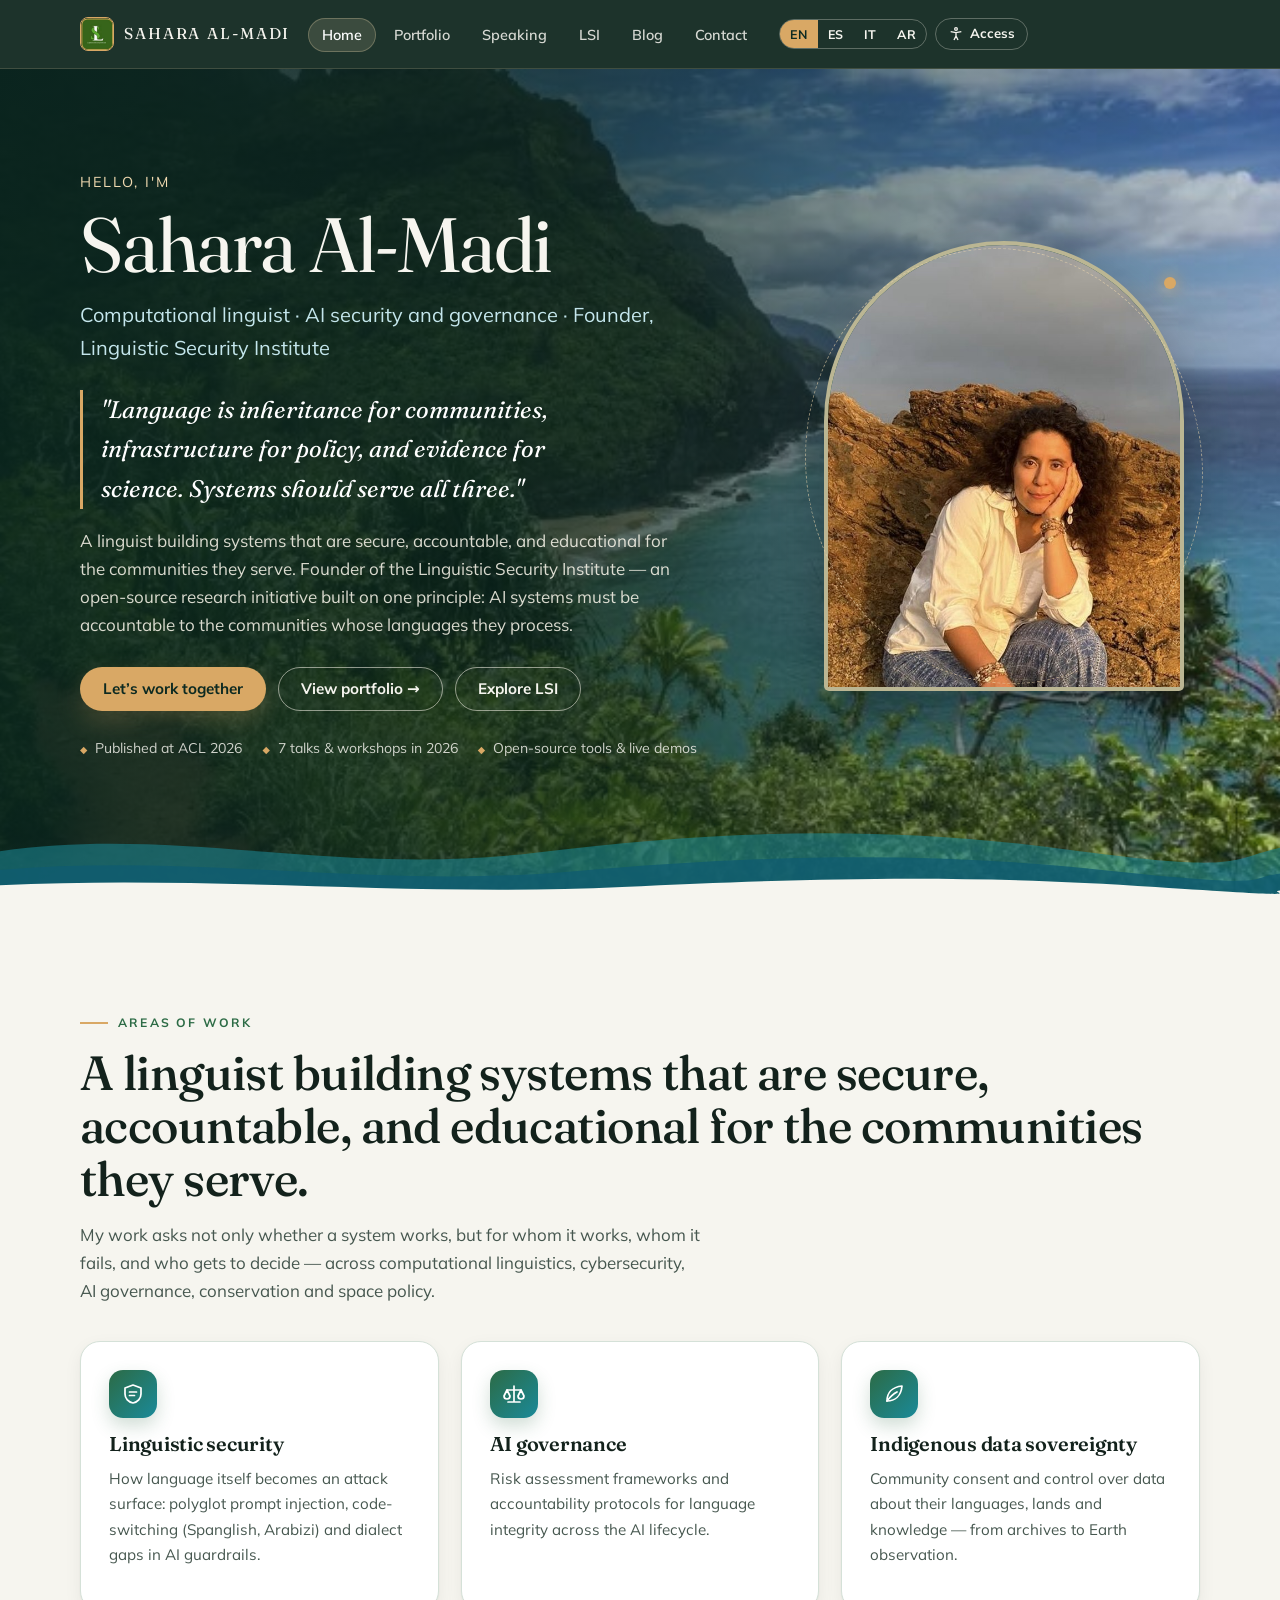
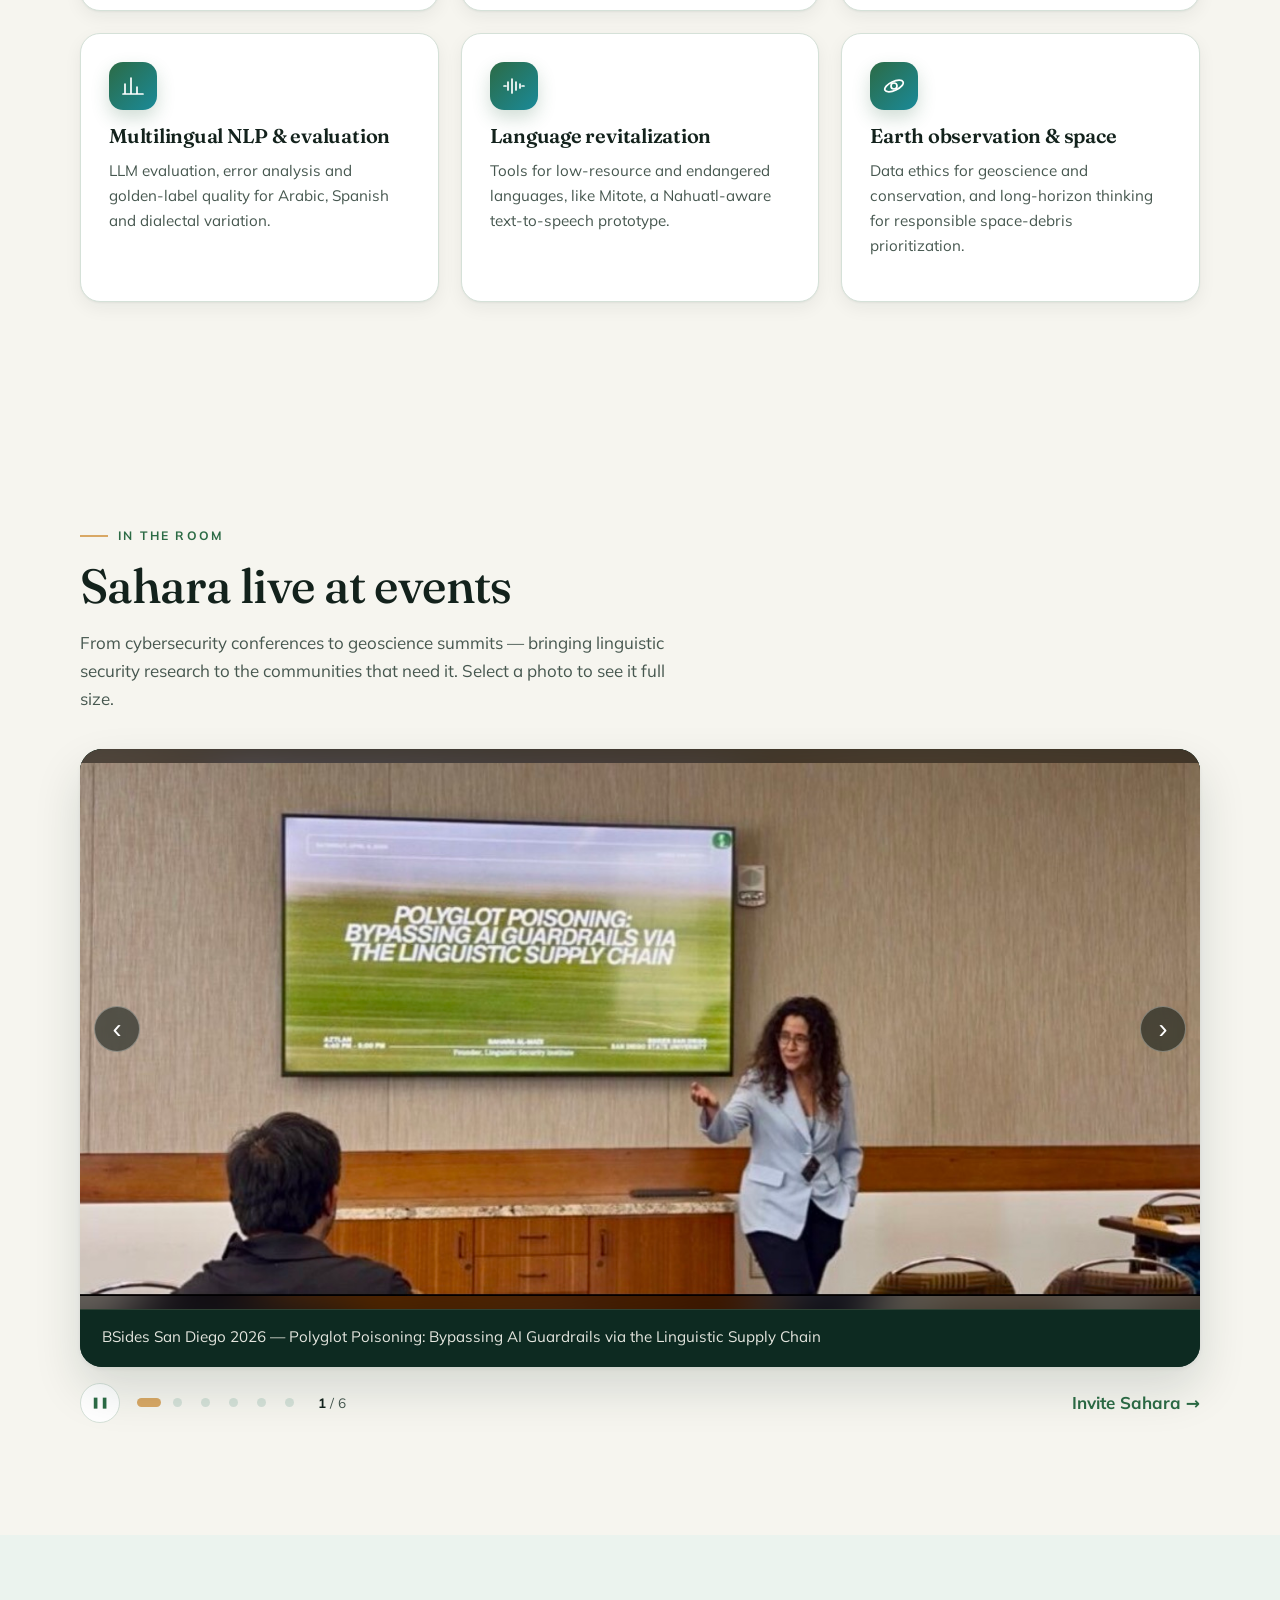
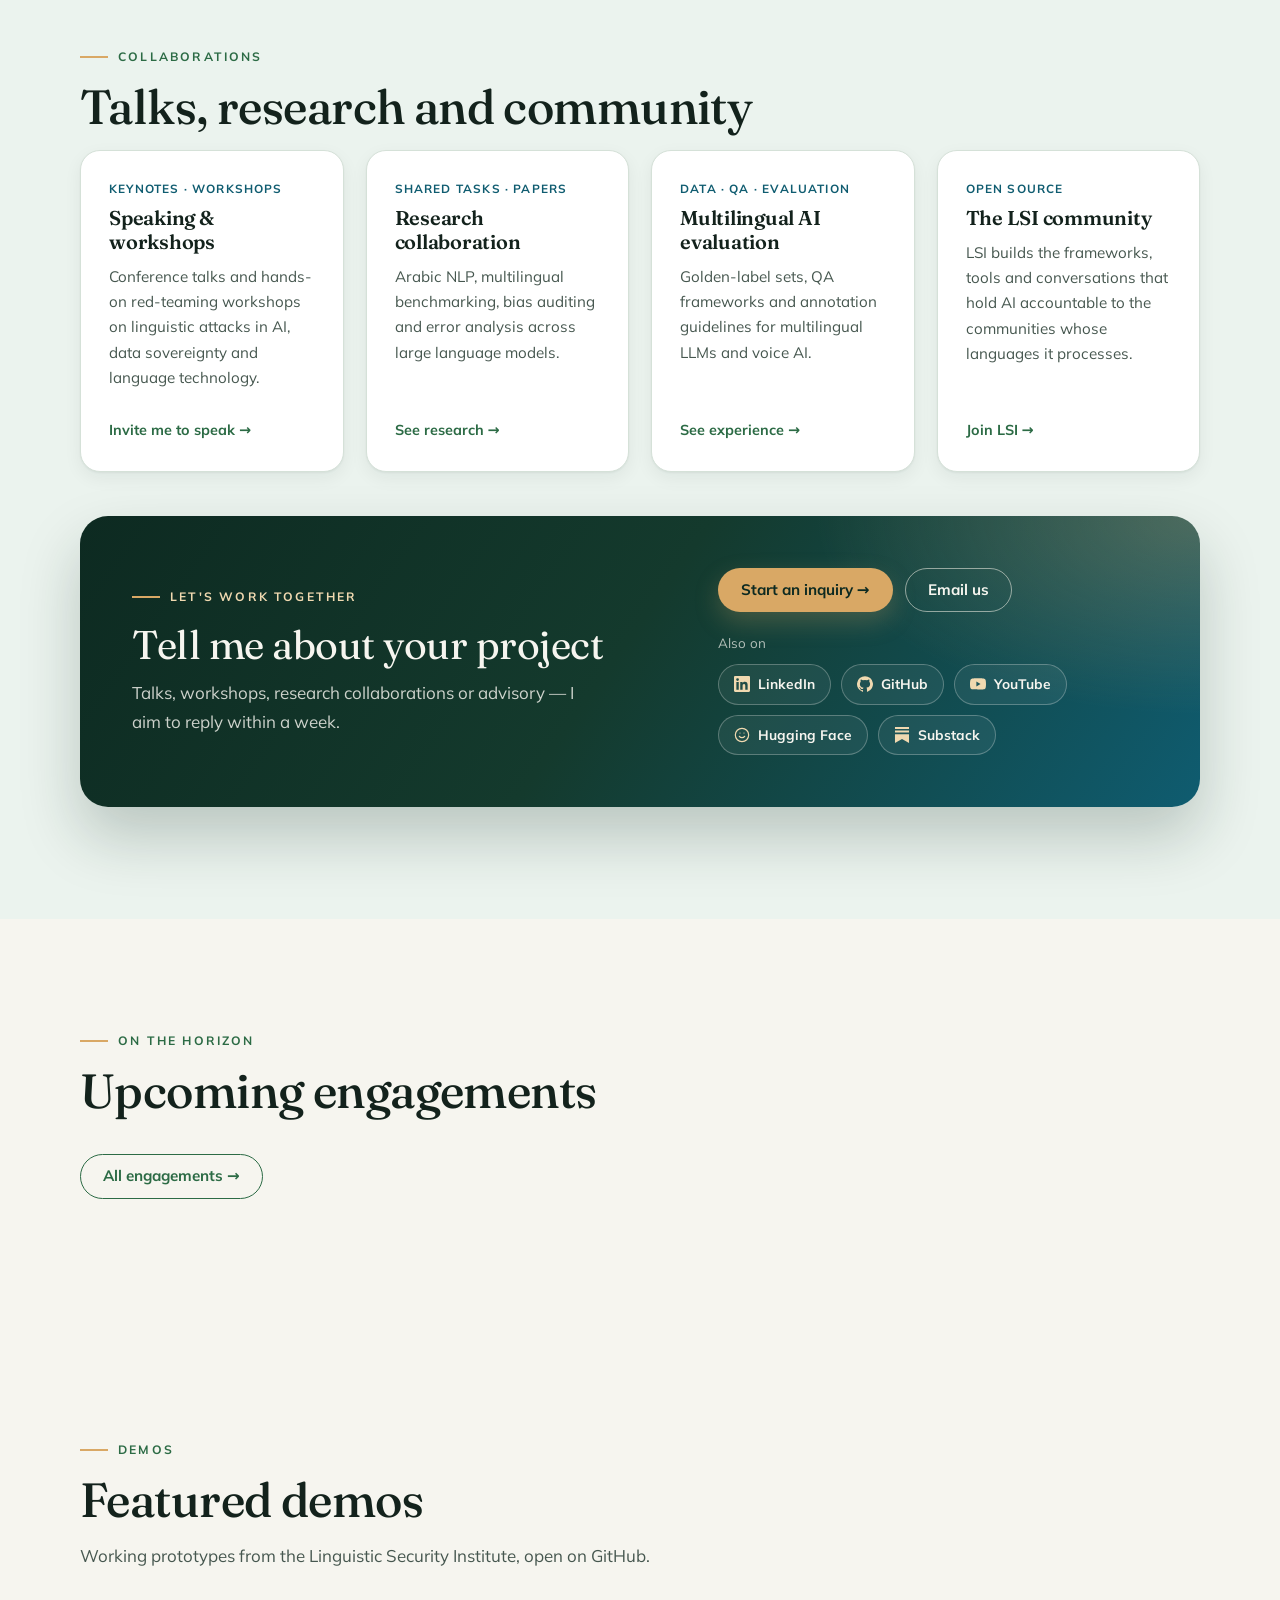
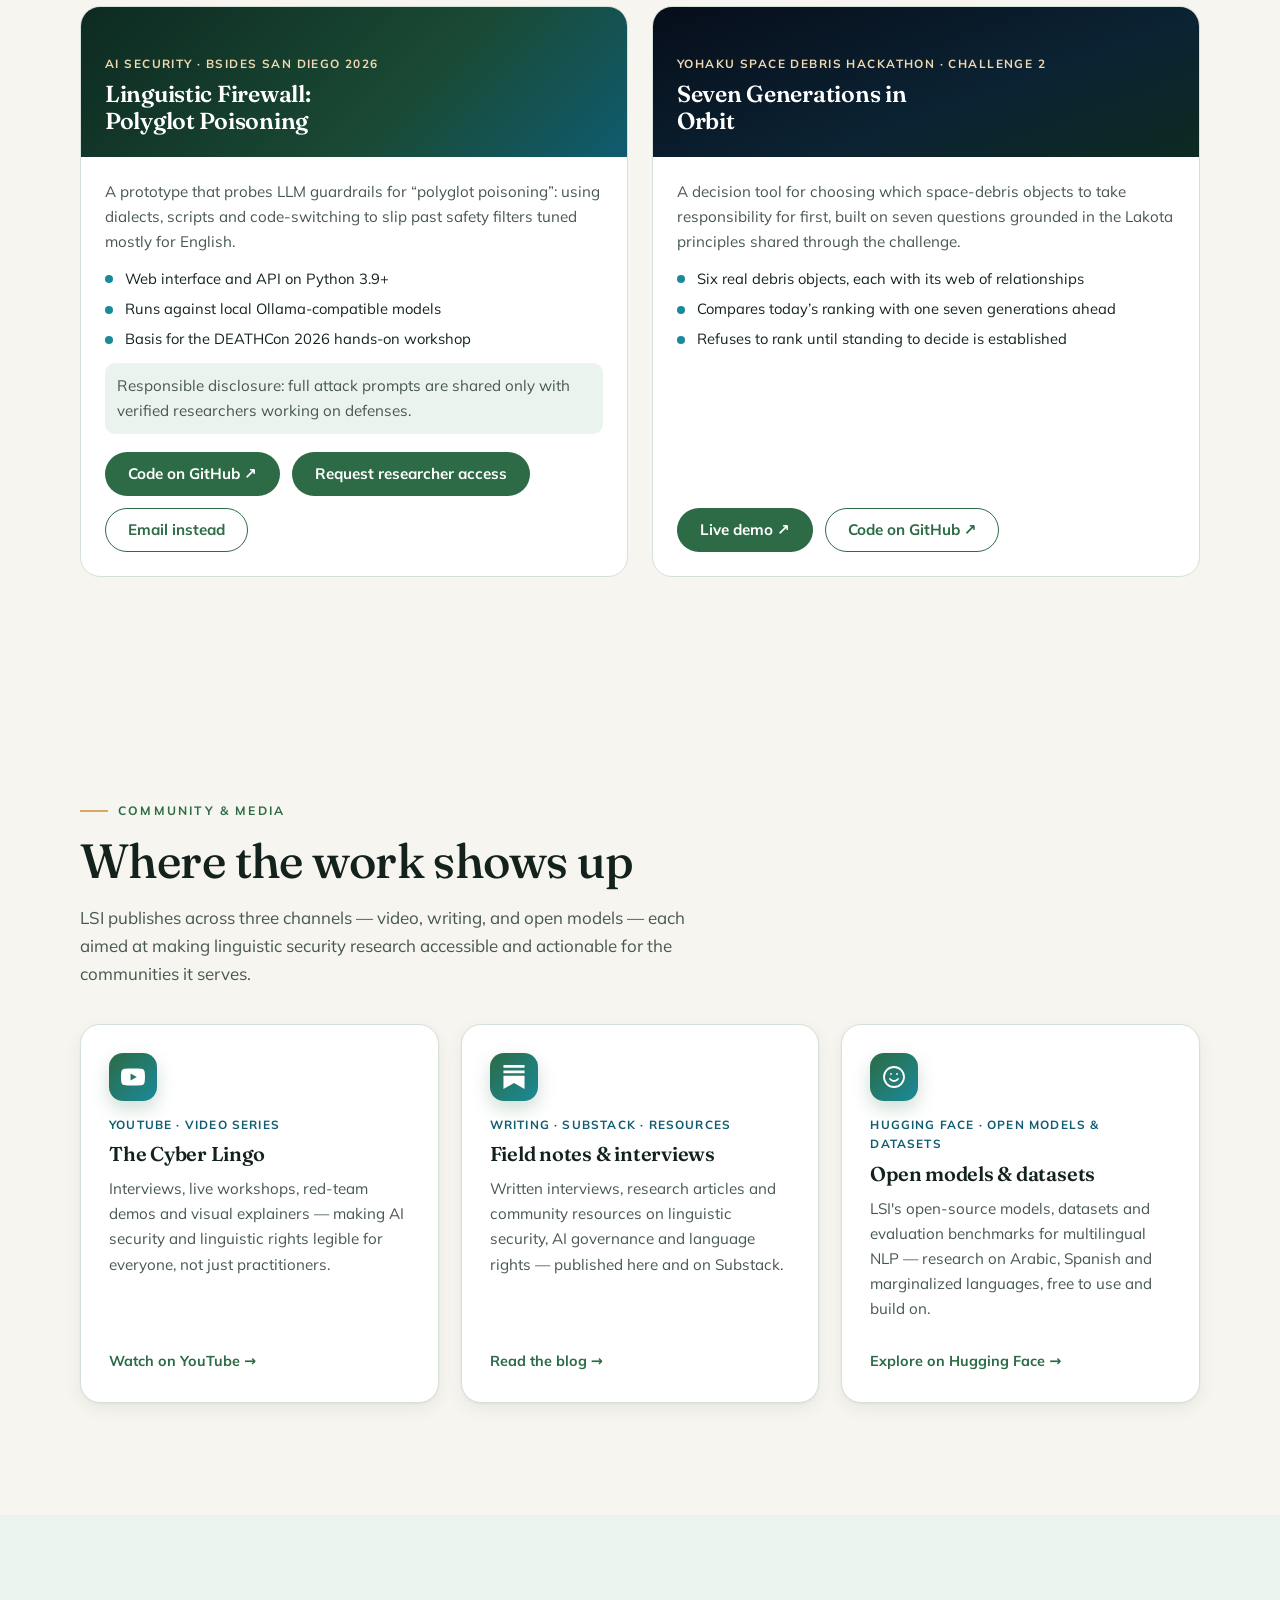
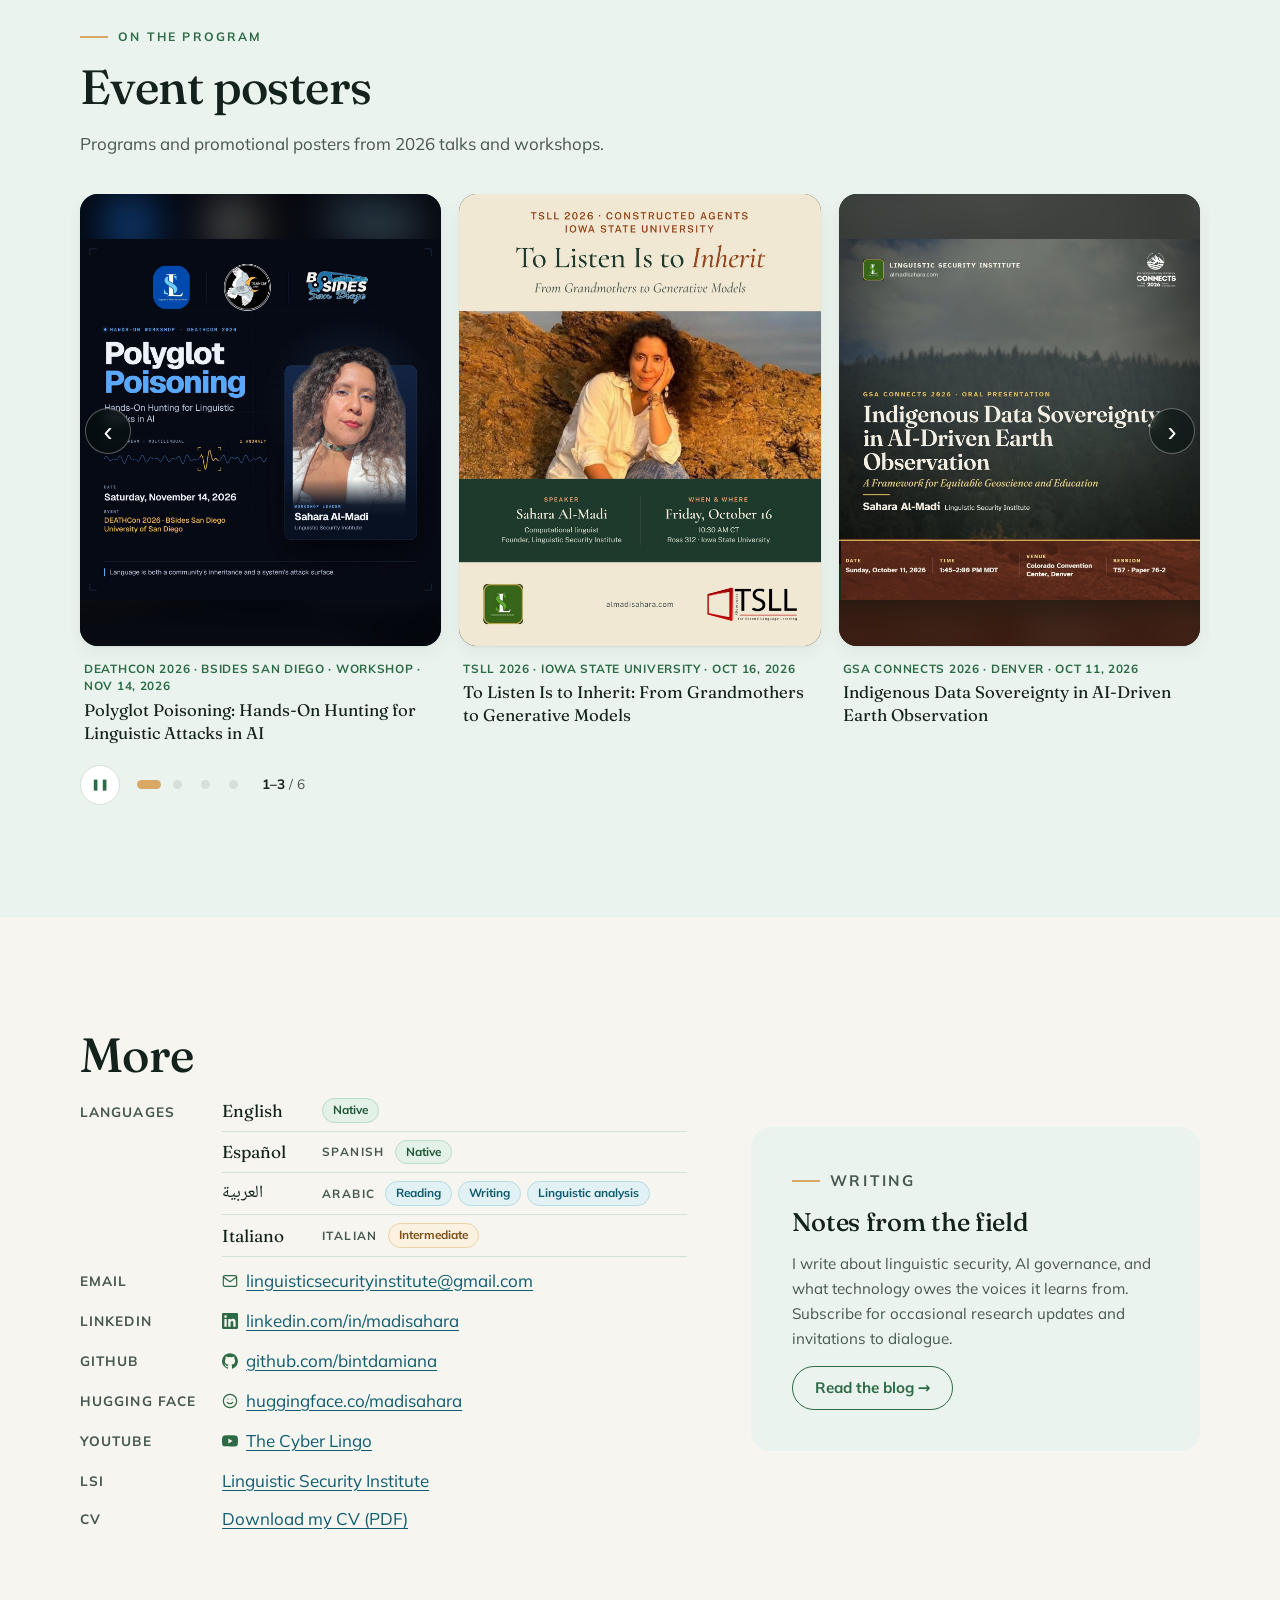
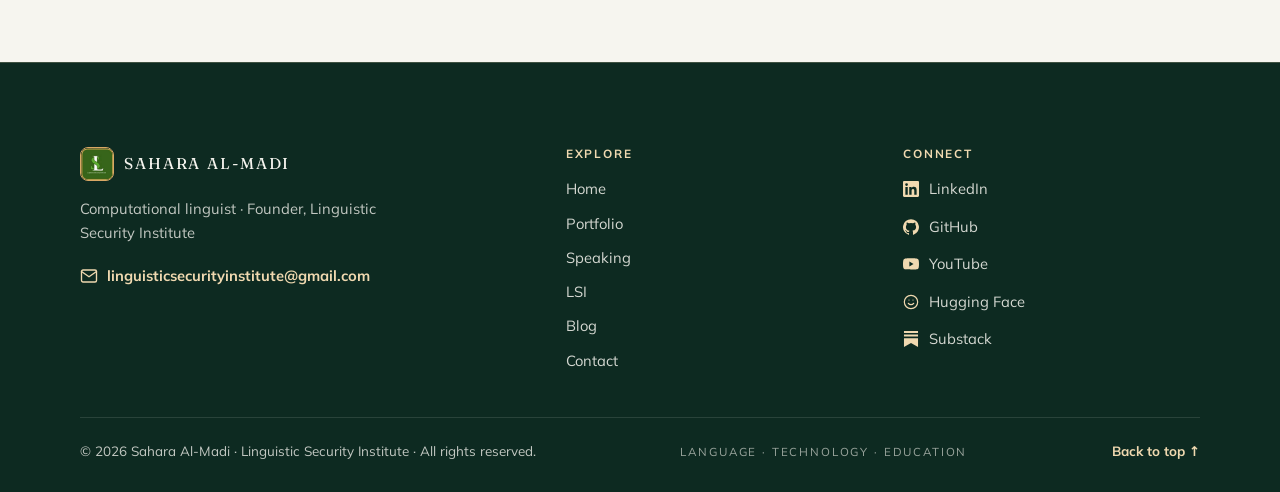
==== commit 460c747f: "Add files via upload" ====
--- a/index.html
+++ b/index.html
@@ -75,6 +75,68 @@
   <div class="grid g3"><article class="card"><span class="glyph deco" aria-hidden="true"><svg viewBox="0 0 24 24" fill="none" stroke="currentColor" stroke-width="1.7" stroke-linecap="round" stroke-linejoin="round"><path d="M12 3l8 3v6c0 4.5-3.4 8.2-8 9-4.6-.8-8-4.5-8-9V6l8-3z"/><path d="M8.5 10h7M8.5 13.5h5"/></svg></span><h3 data-i18n="f1.t">Linguistic security</h3><p data-i18n="f1.d">How language itself becomes an attack surface: polyglot prompt injection, code-switching (Spanglish, Arabizi) and dialect gaps in AI guardrails.</p></article><article class="card"><span class="glyph deco" aria-hidden="true"><svg viewBox="0 0 24 24" fill="none" stroke="currentColor" stroke-width="1.7" stroke-linecap="round" stroke-linejoin="round"><path d="M12 4v16M6 20h12M5 8h14"/><path d="M5 8l-3 6a3 3 0 006 0L5 8zM19 8l-3 6a3 3 0 006 0l-3-6z"/></svg></span><h3 data-i18n="f2.t">AI governance</h3><p data-i18n="f2.d">Risk assessment frameworks and accountability protocols for language integrity across the AI lifecycle.</p></article><article class="card"><span class="glyph deco" aria-hidden="true"><svg viewBox="0 0 24 24" fill="none" stroke="currentColor" stroke-width="1.7" stroke-linecap="round" stroke-linejoin="round"><path d="M5 19c0-8 5-14 15-15-1 10-7 15-15 15z"/><path d="M5 19c3-4 6-7 10-9"/></svg></span><h3 data-i18n="f3.t">Indigenous data sovereignty</h3><p data-i18n="f3.d">Community consent and control over data about their languages, lands and knowledge — from archives to Earth observation.</p></article><article class="card"><span class="glyph deco" aria-hidden="true"><svg viewBox="0 0 24 24" fill="none" stroke="currentColor" stroke-width="1.7" stroke-linecap="round" stroke-linejoin="round"><path d="M4 20V10M10 20V4M16 20v-7M22 20H2"/></svg></span><h3 data-i18n="f4.t">Multilingual NLP & evaluation</h3><p data-i18n="f4.d">LLM evaluation, error analysis and golden-label quality for Arabic, Spanish and dialectal variation.</p></article><article class="card"><span class="glyph deco" aria-hidden="true"><svg viewBox="0 0 24 24" fill="none" stroke="currentColor" stroke-width="1.7" stroke-linecap="round" stroke-linejoin="round"><path d="M2 12h2M6 8v8M10 5v14M14 8v8M18 10v4M22 12h-2"/></svg></span><h3 data-i18n="f5.t">Language revitalization</h3><p data-i18n="f5.d">Tools for low-resource and endangered languages, like Mitote, a Nahuatl-aware text-to-speech prototype.</p></article><article class="card"><span class="glyph deco" aria-hidden="true"><svg viewBox="0 0 24 24" fill="none" stroke="currentColor" stroke-width="1.7" stroke-linecap="round" stroke-linejoin="round"><circle cx="12" cy="12" r="3"/><ellipse cx="12" cy="12" rx="10" ry="4.5" transform="rotate(-25 12 12)"/></svg></span><h3 data-i18n="f6.t">Earth observation & space</h3><p data-i18n="f6.d">Data ethics for geoscience and conservation, and long-horizon thinking for responsible space-debris prioritization.</p></article></div>
 </div></section>
 
+<section class="block dark showcase" id="gallery"><div class="wrap">
+  <p class="kicker" data-i18n="gallery.kicker">In the room</p>
+  <h2 class="sec-title" data-i18n="gallery.title">Sahara live at events</h2>
+  <p class="sec-intro" data-i18n="gallery.intro">From cybersecurity conferences to geoscience summits — bringing linguistic security research to the communities that need it.</p>
+  <div class="slideshow photos" data-slideshow aria-roledescription="carousel" aria-label="Sahara live at events">
+    <div class="ss-viewport">
+      <div class="ss-track">
+      <figure class="ss-slide" role="group" aria-roledescription="slide" aria-label="1 / 6">
+        <button type="button" class="ss-stage" data-lightbox data-i18n-aria="gallery.view" aria-label="View photo">
+          <img class="ss-bg" src="assets/event-bsides-2026.jpg" alt="" aria-hidden="true" loading="lazy" decoding="async">
+          <img class="ss-img" src="assets/event-bsides-2026.jpg" width="1206" height="574" alt="BSides San Diego 2026 — Polyglot Poisoning: Bypassing AI Guardrails via the Linguistic Supply Chain" data-i18n-alt="gallery.p1.cap" decoding="async">
+        </button>
+        <figcaption><span class="ss-cap" data-i18n="gallery.p1.cap">BSides San Diego 2026 — Polyglot Poisoning: Bypassing AI Guardrails via the Linguistic Supply Chain</span></figcaption>
+      </figure>
+      <figure class="ss-slide" role="group" aria-roledescription="slide" aria-label="2 / 6">
+        <button type="button" class="ss-stage" data-lightbox data-i18n-aria="gallery.view" aria-label="View photo">
+          <img class="ss-bg" src="assets/event-bsides-demo-2026.jpg" alt="" aria-hidden="true" loading="lazy" decoding="async">
+          <img class="ss-img" src="assets/event-bsides-demo-2026.jpg" width="838" height="471" alt="BSides San Diego 2026 — Presenting the Polyglot Poisoning video demo results" data-i18n-alt="gallery.p8.cap" loading="lazy" decoding="async">
+        </button>
+        <figcaption><span class="ss-cap" data-i18n="gallery.p8.cap">BSides San Diego 2026 — Presenting the Polyglot Poisoning video demo results</span></figcaption>
+      </figure>
+      <figure class="ss-slide" role="group" aria-roledescription="slide" aria-label="3 / 6">
+        <button type="button" class="ss-stage" data-lightbox data-i18n-aria="gallery.view" aria-label="View photo">
+          <img class="ss-bg" src="assets/event-gsa-opening-2026.jpg" alt="" aria-hidden="true" loading="lazy" decoding="async">
+          <img class="ss-img" src="assets/event-gsa-opening-2026.jpg" width="929" height="669" alt="GSA Connects 2026 — Presenting the Indigenous data sovereignty framework · Colorado Convention Center, Denver" data-i18n-alt="gallery.p9.cap" loading="lazy" decoding="async">
+        </button>
+        <figcaption><span class="ss-cap" data-i18n="gallery.p9.cap">GSA Connects 2026 — Presenting the Indigenous data sovereignty framework · Colorado Convention Center, Denver</span></figcaption>
+      </figure>
+      <figure class="ss-slide" role="group" aria-roledescription="slide" aria-label="4 / 6">
+        <button type="button" class="ss-stage" data-lightbox data-i18n-aria="gallery.view" aria-label="View photo">
+          <img class="ss-bg" src="assets/event-gsa-2026.jpg" alt="" aria-hidden="true" loading="lazy" decoding="async">
+          <img class="ss-img" src="assets/event-gsa-2026.jpg" width="1000" height="756" alt="GSA Connects 2026 — Indigenous Data Sovereignty in AI-Driven Earth Observation · Colorado Convention Center, Denver" data-i18n-alt="gallery.p5.cap" loading="lazy" decoding="async">
+        </button>
+        <figcaption><span class="ss-cap" data-i18n="gallery.p5.cap">GSA Connects 2026 — Indigenous Data Sovereignty in AI-Driven Earth Observation · Colorado Convention Center, Denver</span></figcaption>
+      </figure>
+      <figure class="ss-slide" role="group" aria-roledescription="slide" aria-label="5 / 6">
+        <button type="button" class="ss-stage" data-lightbox data-i18n-aria="gallery.view" aria-label="View photo">
+          <img class="ss-bg" src="assets/event-tech-intersections-2026.jpg" alt="" aria-hidden="true" loading="lazy" decoding="async">
+          <img class="ss-img" src="assets/event-tech-intersections-2026.jpg" width="1206" height="764" alt="Tech Intersections 2026 — Bridging the Cybersecurity Gap for Multilingual and Marginalized Communities" data-i18n-alt="gallery.p3.cap" loading="lazy" decoding="async">
+        </button>
+        <figcaption><span class="ss-cap" data-i18n="gallery.p3.cap">Tech Intersections 2026 — Bridging the Cybersecurity Gap for Multilingual and Marginalized Communities</span></figcaption>
+      </figure>
+      <figure class="ss-slide" role="group" aria-roledescription="slide" aria-label="6 / 6">
+        <button type="button" class="ss-stage" data-lightbox data-i18n-aria="gallery.view" aria-label="View photo">
+          <img class="ss-bg" src="assets/event-tech-intersections-gap-2026.jpg" alt="" aria-hidden="true" loading="lazy" decoding="async">
+          <img class="ss-img" src="assets/event-tech-intersections-gap-2026.jpg" width="1206" height="765" alt="Tech Intersections 2026 — The Linguistic Security Gap: when safety speaks a language people don't understand" data-i18n-alt="gallery.p4.cap" loading="lazy" decoding="async">
+        </button>
+        <figcaption><span class="ss-cap" data-i18n="gallery.p4.cap">Tech Intersections 2026 — The Linguistic Security Gap: when safety speaks a language people don't understand</span></figcaption>
+      </figure>
+      </div>
+      <button type="button" class="ss-arrow ss-prev" data-ss="prev" data-i18n-aria="gallery.prev" aria-label="Previous">‹</button>
+      <button type="button" class="ss-arrow ss-next" data-ss="next" data-i18n-aria="gallery.next" aria-label="Next">›</button>
+    </div>
+    <div class="ss-controls">
+      <button type="button" class="ss-play" data-ss="toggle" data-i18n-aria="gallery.pause" aria-label="Pause slideshow"><span class="ss-ico-pause" aria-hidden="true">❚❚</span><span class="ss-ico-play" aria-hidden="true">►</span></button>
+      <div class="ss-dots"><button type="button" class="ss-dot" data-ss-go="0" aria-label="1 / 6" aria-current="true"></button><button type="button" class="ss-dot" data-ss-go="1" aria-label="2 / 6"></button><button type="button" class="ss-dot" data-ss-go="2" aria-label="3 / 6"></button><button type="button" class="ss-dot" data-ss-go="3" aria-label="4 / 6"></button><button type="button" class="ss-dot" data-ss-go="4" aria-label="5 / 6"></button><button type="button" class="ss-dot" data-ss-go="5" aria-label="6 / 6"></button></div>
+      <span class="ss-count ltr" aria-live="polite"><b data-ss-now>1</b> / 6</span>
+      <a class="ss-invite" href="speaking.html#inquire" data-i18n="gallery.cta.b">Invite Sahara →</a>
+    </div>
+  </div>
+</div></section>
+
 <section class="block alt" id="work"><div class="wrap">
   <p class="kicker" data-i18n="collab.kicker">Collaborations</p><h2 class="sec-title" data-i18n="collab.title">Talks, research and community</h2>
   <div class="grid g4"><a class="card" href="speaking.html"><div data-i18n="c1.tag" class="tag">Keynotes · workshops</div><h3 data-i18n="c1.t">Speaking & workshops</h3><p data-i18n="c1.d">Conference talks and hands-on red-teaming workshops on linguistic attacks in AI, data sovereignty and language technology.</p><span data-i18n="c1.m" class="more">Invite me to speak →</span></a><a class="card" href="portfolio.html#research"><div data-i18n="c2.tag" class="tag">Shared tasks · papers</div><h3 data-i18n="c2.t">Research collaboration</h3><p data-i18n="c2.d">Arabic NLP, multilingual benchmarking, bias auditing and error analysis across large language models.</p><span data-i18n="c2.m" class="more">See research →</span></a><a class="card" href="portfolio.html#experience"><div data-i18n="c3.tag" class="tag">Data · QA · evaluation</div><h3 data-i18n="c3.t">Multilingual AI evaluation</h3><p data-i18n="c3.d">Golden-label sets, QA frameworks and annotation guidelines for multilingual LLMs and voice AI.</p><span data-i18n="c3.m" class="more">See experience →</span></a><a class="card" href="lsi.html"><div data-i18n="c4.tag" class="tag">Open source</div><h3 data-i18n="c4.t">The LSI community</h3><p data-i18n="c4.d">LSI builds the frameworks, tools and conversations that hold AI accountable to the communities whose languages it processes.</p><span data-i18n="c4.m" class="more">Join LSI →</span></a></div>
@@ -208,71 +270,10 @@
   </div>
 </div></section>
 
-<section class="block alt" id="gallery"><div class="wrap">
-  <p class="kicker" data-i18n="gallery.kicker">In the room</p>
-  <h2 class="sec-title" data-i18n="gallery.title">Sahara live at events</h2>
-  <p class="sec-intro" data-i18n="gallery.intro">From cybersecurity conferences to geoscience summits — bringing linguistic security research to the communities that need it.</p>
-  <div class="slideshow photos" data-slideshow aria-roledescription="carousel" aria-label="Sahara live at events">
-    <div class="ss-viewport">
-      <div class="ss-track">
-      <figure class="ss-slide" role="group" aria-roledescription="slide" aria-label="1 / 6">
-        <button type="button" class="ss-stage" data-lightbox data-i18n-aria="gallery.view" aria-label="View photo">
-          <img class="ss-bg" src="assets/event-bsides-2026.jpg" alt="" aria-hidden="true" loading="lazy" decoding="async">
-          <img class="ss-img" src="assets/event-bsides-2026.jpg" width="1206" height="574" alt="BSides San Diego 2026 — Polyglot Poisoning: Bypassing AI Guardrails via the Linguistic Supply Chain" data-i18n-alt="gallery.p1.cap" decoding="async">
-        </button>
-        <figcaption><span class="ss-cap" data-i18n="gallery.p1.cap">BSides San Diego 2026 — Polyglot Poisoning: Bypassing AI Guardrails via the Linguistic Supply Chain</span></figcaption>
-      </figure>
-      <figure class="ss-slide" role="group" aria-roledescription="slide" aria-label="2 / 6">
-        <button type="button" class="ss-stage" data-lightbox data-i18n-aria="gallery.view" aria-label="View photo">
-          <img class="ss-bg" src="assets/event-bsides-demo-2026.jpg" alt="" aria-hidden="true" loading="lazy" decoding="async">
-          <img class="ss-img" src="assets/event-bsides-demo-2026.jpg" width="838" height="471" alt="BSides San Diego 2026 — Presenting the Polyglot Poisoning video demo results" data-i18n-alt="gallery.p8.cap" loading="lazy" decoding="async">
-        </button>
-        <figcaption><span class="ss-cap" data-i18n="gallery.p8.cap">BSides San Diego 2026 — Presenting the Polyglot Poisoning video demo results</span></figcaption>
-      </figure>
-      <figure class="ss-slide" role="group" aria-roledescription="slide" aria-label="3 / 6">
-        <button type="button" class="ss-stage" data-lightbox data-i18n-aria="gallery.view" aria-label="View photo">
-          <img class="ss-bg" src="assets/event-gsa-opening-2026.jpg" alt="" aria-hidden="true" loading="lazy" decoding="async">
-          <img class="ss-img" src="assets/event-gsa-opening-2026.jpg" width="929" height="669" alt="GSA Connects 2026 — Presenting the Indigenous data sovereignty framework · Colorado Convention Center, Denver" data-i18n-alt="gallery.p9.cap" loading="lazy" decoding="async">
-        </button>
-        <figcaption><span class="ss-cap" data-i18n="gallery.p9.cap">GSA Connects 2026 — Presenting the Indigenous data sovereignty framework · Colorado Convention Center, Denver</span></figcaption>
-      </figure>
-      <figure class="ss-slide" role="group" aria-roledescription="slide" aria-label="4 / 6">
-        <button type="button" class="ss-stage" data-lightbox data-i18n-aria="gallery.view" aria-label="View photo">
-          <img class="ss-bg" src="assets/event-gsa-2026.jpg" alt="" aria-hidden="true" loading="lazy" decoding="async">
-          <img class="ss-img" src="assets/event-gsa-2026.jpg" width="1000" height="756" alt="GSA Connects 2026 — Indigenous Data Sovereignty in AI-Driven Earth Observation · Colorado Convention Center, Denver" data-i18n-alt="gallery.p5.cap" loading="lazy" decoding="async">
-        </button>
-        <figcaption><span class="ss-cap" data-i18n="gallery.p5.cap">GSA Connects 2026 — Indigenous Data Sovereignty in AI-Driven Earth Observation · Colorado Convention Center, Denver</span></figcaption>
-      </figure>
-      <figure class="ss-slide" role="group" aria-roledescription="slide" aria-label="5 / 6">
-        <button type="button" class="ss-stage" data-lightbox data-i18n-aria="gallery.view" aria-label="View photo">
-          <img class="ss-bg" src="assets/event-tech-intersections-2026.jpg" alt="" aria-hidden="true" loading="lazy" decoding="async">
-          <img class="ss-img" src="assets/event-tech-intersections-2026.jpg" width="1206" height="764" alt="Tech Intersections 2026 — Bridging the Cybersecurity Gap for Multilingual and Marginalized Communities" data-i18n-alt="gallery.p3.cap" loading="lazy" decoding="async">
-        </button>
-        <figcaption><span class="ss-cap" data-i18n="gallery.p3.cap">Tech Intersections 2026 — Bridging the Cybersecurity Gap for Multilingual and Marginalized Communities</span></figcaption>
-      </figure>
-      <figure class="ss-slide" role="group" aria-roledescription="slide" aria-label="6 / 6">
-        <button type="button" class="ss-stage" data-lightbox data-i18n-aria="gallery.view" aria-label="View photo">
-          <img class="ss-bg" src="assets/event-tech-intersections-gap-2026.jpg" alt="" aria-hidden="true" loading="lazy" decoding="async">
-          <img class="ss-img" src="assets/event-tech-intersections-gap-2026.jpg" width="1206" height="765" alt="Tech Intersections 2026 — The Linguistic Security Gap: when safety speaks a language people don't understand" data-i18n-alt="gallery.p4.cap" loading="lazy" decoding="async">
-        </button>
-        <figcaption><span class="ss-cap" data-i18n="gallery.p4.cap">Tech Intersections 2026 — The Linguistic Security Gap: when safety speaks a language people don't understand</span></figcaption>
-      </figure>
-      </div>
-      <button type="button" class="ss-arrow ss-prev" data-ss="prev" data-i18n-aria="gallery.prev" aria-label="Previous">‹</button>
-      <button type="button" class="ss-arrow ss-next" data-ss="next" data-i18n-aria="gallery.next" aria-label="Next">›</button>
-    </div>
-    <div class="ss-controls">
-      <button type="button" class="ss-play" data-ss="toggle" data-i18n-aria="gallery.pause" aria-label="Pause slideshow"><span class="ss-ico-pause" aria-hidden="true">❚❚</span><span class="ss-ico-play" aria-hidden="true">►</span></button>
-      <div class="ss-dots"><button type="button" class="ss-dot" data-ss-go="0" aria-label="1 / 6" aria-current="true"></button><button type="button" class="ss-dot" data-ss-go="1" aria-label="2 / 6"></button><button type="button" class="ss-dot" data-ss-go="2" aria-label="3 / 6"></button><button type="button" class="ss-dot" data-ss-go="3" aria-label="4 / 6"></button><button type="button" class="ss-dot" data-ss-go="4" aria-label="5 / 6"></button><button type="button" class="ss-dot" data-ss-go="5" aria-label="6 / 6"></button></div>
-      <span class="ss-count ltr" aria-live="polite"><b data-ss-now>1</b> / 6</span>
-      <a class="ss-invite" href="speaking.html#inquire" data-i18n="gallery.cta.b">Invite Sahara →</a>
-    </div>
-  </div>
-
-  <div class="posters-head">
-    <h3 data-i18n="posters.k">Event posters</h3>
-    <p data-i18n="posters.d">Programs and promotional posters from 2026 talks and workshops.</p>
-  </div>
+<section class="block alt" id="posters"><div class="wrap">
+  <p class="kicker" data-i18n="posters.kicker">On the program</p>
+  <h2 class="sec-title" data-i18n="posters.t">Event posters</h2>
+  <p class="sec-intro" data-i18n="posters.d">Programs and promotional posters from 2026 talks and workshops.</p>
   <div class="slideshow posters" data-slideshow aria-roledescription="carousel" aria-label="Event posters" data-i18n-aria="posters.label">
     <div class="ss-viewport">
       <div class="ss-track">
--- a/assets/site.css
+++ b/assets/site.css
@@ -3,7 +3,7 @@
    Everything is scoped under .sam so it can live inside a
    WordPress page without fighting the theme's own CSS.
    ========================================================= */
-@import url('https://fonts.googleapis.com/css2?family=Fraunces:opsz,wght@9..144,400;9..144,600&family=Mulish:wght@400;600;700&family=Atkinson+Hyperlegible:wght@400;700&family=Noto+Naskh+Arabic:wght@400;500;600;700&family=Noto+Sans+Arabic:wght@400;500;600;700&display=swap');
+@import url('https://fonts.googleapis.com/css2?family=Fraunces:ital,opsz,wght@0,9..144,300..600;1,9..144,400&family=Mulish:wght@400;600;700;800&family=Atkinson+Hyperlegible:wght@400;700&family=Noto+Naskh+Arabic:wght@400;500;600;700&family=Noto+Sans+Arabic:wght@400;500;600;700&display=swap');
 
 .sam {
   /* Lush, professional palette drawn from coastal rainforest + golden-hour rock */
@@ -212,17 +212,6 @@
 .sam .chips { display: flex; flex-wrap: wrap; gap: 6px; margin-top: 10px; }
 .sam .chip { font-size: .75rem; font-weight: 700; padding: 4px 10px; border-radius: 999px; background: var(--mist); color: var(--moss); border: 1px solid var(--border); }
 
-/* contact strip */
-.sam .contact-strip { margin-top: 32px; padding: 22px 26px; border-radius: 18px; background: linear-gradient(120deg, var(--forest-800), var(--ocean-700)); color: var(--cream); display: flex; flex-wrap: wrap; align-items: center; justify-content: space-between; gap: 16px; }
-.sam .contact-strip-left { display: flex; flex-direction: column; gap: 12px; }
-.sam .contact-strip-left > span { font-size: 1rem; font-weight: 600; opacity: .9; }
-.sam .contact-strip-btns { display: flex; flex-wrap: wrap; align-items: center; gap: 12px; }
-.sam .contact-email-link { font-size: .9rem; color: var(--gold-soft); font-weight: 600; }
-.sam .contact-strip-social { display: flex; align-items: center; gap: 8px; flex-shrink: 0; }
-.sam .contact-sep { color: rgba(246,242,231,.45); }
-.sam .contact-strip a { color: var(--gold-soft); font-weight: 700; }
-.sam .contact-strip .btn-gold { margin-left: 0; }
-
 /* ---------- Engagements list ---------- */
 .sam .events { display: grid; gap: 14px; }
 .sam .event { display: grid; grid-template-columns: 92px 1fr auto; gap: 18px; align-items: start; background: var(--surface); border: 1px solid var(--border); border-radius: 16px; padding: 18px 20px; }
@@ -260,24 +249,8 @@
 .sam .poster { border-radius: 18px; overflow: hidden; border: 1px solid var(--border); box-shadow: 0 22px 50px rgba(13, 42, 33, .14); background: var(--surface); }
 .sam .poster figcaption { padding: 14px 18px; font-size: .9rem; color: var(--text-soft); display: flex; justify-content: space-between; flex-wrap: wrap; gap: 10px; }
 
-/* ---------- Photo gallery ---------- */
-.sam .gallery { display: grid; grid-template-columns: repeat(auto-fit, minmax(300px, 1fr)); gap: 20px; margin-top: 32px; }
-.sam .gallery-item { border-radius: 14px; overflow: hidden; background: var(--surface); border: 1px solid var(--border); box-shadow: 0 8px 24px rgba(13, 42, 33, .10); display: flex; flex-direction: column; }
-.sam .gallery-item img { width: 100%; aspect-ratio: 4/3; object-fit: cover; object-position: center top; display: block; transition: transform .35s ease; }
-.sam .gallery-item:hover img { transform: scale(1.03); }
-.sam .gallery-item figcaption { padding: 12px 16px; font-size: .82rem; color: var(--text-soft); line-height: 1.45; flex: 1; }
-@media (max-width: 640px) { .sam .gallery { grid-template-columns: 1fr; } }
-.sam.m-text .gallery-item img { display: none !important; }
-
 /* ---------- Blog teaser ---------- */
 .sam .blog-cta { display: grid; grid-template-columns: 1.3fr 1fr; gap: 28px; align-items: center; }
-
-/* ---------- Footer ---------- */
-.sam .foot { background: var(--forest-900); color: rgba(246, 242, 231, .8); padding: 44px 0 30px; border-top: 3px solid var(--ocean-500); font-size: .92rem; }
-.sam .foot .wrap { display: flex; flex-wrap: wrap; justify-content: space-between; gap: 18px; align-items: center; }
-.sam .foot a { color: var(--gold-soft); text-decoration: none; margin-inline-end: 16px; }
-.sam .foot a:hover { text-decoration: underline; color: #fff; }
-.sam .foot .place { letter-spacing: .12em; text-transform: uppercase; font-size: .78rem; }
 
 /* ---------- Arabic / RTL ---------- */
 .sam[lang="ar"] {
@@ -328,7 +301,7 @@
 
 /* High contrast */
 .sam.m-contrast { --bg: #000; --surface: #000; --surface-2: #0b0b0b; --text: #fff; --text-soft: #f0f0f0; --accent: #ffd34d; --accent-2: #7fe0ff; --border: #fff; }
-.sam.m-contrast .hero, .sam.m-contrast .topbar, .sam.m-contrast .foot, .sam.m-contrast .contact-strip { background: #000 !important; }
+.sam.m-contrast .hero, .sam.m-contrast .topbar, .sam.m-contrast .foot, .sam.m-contrast .cta-panel, .sam.m-contrast .feature-card { background: #000 !important; }
 .sam.m-contrast .card, .sam.m-contrast .event, .sam.m-contrast .stat { border-width: 2px; }
 .sam.m-contrast .chip, .sam.m-contrast .badge { background: #000; color: #ffd34d; border-color: #ffd34d; }
 .sam.m-contrast .stat b, .sam.m-contrast .event .date { color: #ffd34d; }
@@ -360,7 +333,7 @@
 /* Text-only mode: a plain, linear, low-distraction reading view */
 .sam.m-text { --bg: #fffdf7; --surface: transparent; --surface-2: transparent; --font-display: var(--font-body); }
 .sam.m-text .portrait-wrap, .sam.m-text .demo .band svg, .sam.m-text .deco, .sam.m-text .landscape, .sam.m-text .stars, .sam.m-text .orbit, .sam.m-text .glyph, .sam.m-text .brand img, .sam.m-text .poster img { display: none !important; }
-.sam.m-text .hero, .sam.m-text .contact-strip { background: none !important; color: var(--text); }
+.sam.m-text .hero, .sam.m-text .cta-panel, .sam.m-text .feature-card { background: none !important; color: var(--text); box-shadow: none; }
 .sam.m-text .hero .wrap, .sam.m-text .page-hero .wrap { padding: 40px 0 20px; }
 .sam.m-text .hero .roles, .sam.m-text .hero .lede, .sam.m-text .hero .quote, .sam.m-text .hero .eyebrow { color: var(--text); }
 .sam.m-text .btn-ghost { color: var(--accent-2); border-color: var(--accent-2); }
@@ -490,3 +463,345 @@
 .sam.m-text .inquiry-aside { position: static; }
 @media (max-width: 940px) { .sam .inquiry { grid-template-columns: 1fr; } .sam .inquiry-aside { position: static; } }
 @media (max-width: 600px) { .sam .row { grid-template-columns: 1fr; } .sam .tabs { border-radius: 16px; } }
+
+/* =========================================================
+   2026 refresh — editorial layer
+   Same palette and class names; sharper type, calmer surfaces,
+   new contact panel, gallery mosaic + lightbox, three-column footer.
+   ========================================================= */
+.sam {
+  --radius: 20px;
+  --shadow-sm: 0 1px 2px rgba(13, 42, 33, .05), 0 6px 18px rgba(13, 42, 33, .06);
+  --shadow-md: 0 2px 4px rgba(13, 42, 33, .06), 0 22px 48px rgba(13, 42, 33, .14);
+}
+html { scroll-behavior: smooth; }
+.sam [id] { scroll-margin-top: 88px; }
+.sam ::selection { background: var(--gold-soft); color: var(--forest-900); }
+
+/* Type */
+.sam h1, .sam h2, .sam h3 { letter-spacing: -.012em; }
+.sam .hero h1 { font-weight: 400; letter-spacing: -.025em; line-height: 1.05; }
+.sam .hero .quote { font-weight: 400; }
+.sam .sec-title { font-size: clamp(1.95rem, 4.2vw, 3rem); font-weight: 500; line-height: 1.1; margin-bottom: 16px; }
+.sam .sec-intro { font-size: 1.06rem; }
+.sam .kicker { font-size: .76rem; letter-spacing: .18em; margin-bottom: 14px; }
+.sam section.block { padding: clamp(64px, 9vw, 112px) 0; }
+
+/* Top bar */
+.sam .topbar { background: rgba(10, 34, 27, .92); backdrop-filter: saturate(140%) blur(12px); -webkit-backdrop-filter: saturate(140%) blur(12px); border-bottom: 1px solid rgba(240, 217, 176, .16); }
+.sam .topbar .wrap { min-height: 68px; }
+.sam .brand { font-size: .98rem; letter-spacing: .12em; }
+.sam .nav a { color: rgba(246, 245, 239, .86); padding: 8px 14px; font-size: .9rem; transition: background .2s, color .2s; }
+.sam .nav a[aria-current="page"] { background: rgba(240, 217, 176, .14); color: #fff; box-shadow: inset 0 0 0 1px rgba(240, 217, 176, .28); }
+.sam .lang button { transition: background .2s, color .2s; }
+
+/* Buttons */
+.sam .btn { transition: background .2s, color .2s, border-color .2s, transform .2s, box-shadow .2s; line-height: 1.2; }
+.sam .btn:hover { transform: translateY(-1px); }
+.sam .btn-gold { box-shadow: 0 10px 24px rgba(217, 168, 101, .25); }
+.sam .btn-link { background: none; border-color: transparent; color: var(--text-soft); font-size: .86rem; font-weight: 600; padding: 6px 12px; text-decoration: underline; text-underline-offset: 3px; justify-content: center; }
+.sam .btn-link:hover { color: var(--accent); transform: none; }
+
+/* Cards */
+.sam .card { border-radius: var(--radius); padding: 28px; box-shadow: var(--shadow-sm); }
+.sam a.card:hover { transform: translateY(-4px); box-shadow: var(--shadow-md); border-color: rgba(217, 168, 101, .75); }
+.sam .card .glyph { width: 48px; height: 48px; border-radius: 14px; box-shadow: 0 8px 18px rgba(44, 107, 69, .22); }
+.sam .card .glyph img { width: 28px; height: 28px; border-radius: 6px; }
+.sam .card .more { padding-top: 14px; }
+.sam .grid { gap: 22px; }
+.sam .stat { border-radius: 16px; box-shadow: var(--shadow-sm); }
+.sam .event { border-radius: 18px; box-shadow: var(--shadow-sm); }
+
+/* Research cards */
+.sam .research .paper h3 { font-size: 1.14rem; line-height: 1.35; }
+.sam .paper .tag { line-height: 1.5; }
+.sam .paper .role { font-style: italic; color: var(--text-soft); font-size: .9rem; margin-bottom: 8px; }
+.sam .paper .chips { margin: 2px 0 6px; }
+.sam .paper .more { margin-top: auto; text-decoration: none; }
+
+/* Slim page hero (contact, blog) */
+.sam .page-hero.slim { background:
+  radial-gradient(900px 420px at 92% -20%, rgba(26, 138, 153, .38), transparent 60%),
+  radial-gradient(600px 320px at 0% 120%, rgba(217, 168, 101, .18), transparent 60%),
+  linear-gradient(160deg, var(--forest-900), var(--forest-800) 55%, var(--ocean-900)); }
+.sam .page-hero.slim .wrap { padding: clamp(64px, 9vw, 116px) 0 clamp(56px, 7vw, 92px); }
+.sam .page-hero.slim h1 { font-size: clamp(2.5rem, 6.4vw, 4.4rem); max-width: 16ch; }
+.sam .page-hero.slim .lede { font-size: 1.12rem; max-width: 54ch; }
+
+/* Contact panel (home) */
+.sam .cta-panel { position: relative; overflow: hidden; margin-top: 44px; display: grid; grid-template-columns: minmax(0, 1.25fr) minmax(0, 1fr); gap: 28px 48px; align-items: center; padding: clamp(28px, 4.5vw, 52px); border-radius: 28px; color: var(--cream);
+  background: radial-gradient(620px 320px at 100% 0%, rgba(217, 168, 101, .30), transparent 62%), linear-gradient(125deg, var(--forest-900), var(--forest-800) 48%, var(--ocean-700));
+  box-shadow: 0 30px 60px rgba(13, 42, 33, .22); }
+.sam .cta-panel .kicker { color: var(--gold-soft); }
+.sam .cta-panel h3 { font-size: clamp(1.7rem, 3.4vw, 2.5rem); font-weight: 400; margin-bottom: 10px; }
+.sam .cta-panel .cta-copy p:last-child { color: rgba(246, 245, 239, .82); margin: 0; max-width: 46ch; }
+.sam .cta-actions { display: grid; gap: 20px; justify-items: start; }
+.sam .cta-social { display: flex; align-items: center; flex-wrap: wrap; gap: 10px 12px; font-size: .84rem; color: rgba(246, 245, 239, .7); }
+@media (max-width: 820px) { .sam .cta-panel { grid-template-columns: 1fr; } }
+
+/* Social pills */
+.sam .social-row { display: flex; flex-wrap: wrap; gap: 10px; margin: 18px 0 30px; }
+.sam .social { display: inline-flex; align-items: center; gap: 8px; padding: 8px 15px; border-radius: 999px; border: 1px solid var(--border); background: var(--surface); color: var(--text); text-decoration: none; font-weight: 700; font-size: .86rem; transition: border-color .2s, color .2s, transform .2s; }
+.sam .social svg { width: 16px; height: 16px; color: var(--accent); flex: none; }
+.sam .social:hover { border-color: var(--gold); color: var(--accent); transform: translateY(-1px); }
+.sam .social-row.on-dark { margin: 0; }
+.sam .on-dark .social { background: rgba(255, 255, 255, .06); border-color: rgba(246, 245, 239, .28); color: var(--cream); }
+.sam .on-dark .social svg { color: var(--gold-soft); }
+.sam .on-dark .social:hover { border-color: var(--gold-soft); color: #fff; }
+
+/* Gallery: editorial mosaic */
+.sam .gallery { display: grid; grid-template-columns: repeat(6, minmax(0, 1fr)); grid-auto-rows: clamp(140px, 16vw, 200px); gap: 16px; }
+.sam .g-item { position: relative; margin: 0; border-radius: 18px; overflow: hidden; background: var(--forest-800); box-shadow: var(--shadow-sm); grid-row: span 2; grid-column: span 2; }
+.sam .g1, .sam .g5 { grid-column: span 4; }
+.sam .g3, .sam .g4 { grid-column: span 3; }
+.sam .g-open { display: block; width: 100%; height: 100%; padding: 0; border: 0; background: none; cursor: zoom-in; }
+.sam .g-open img { width: 100%; height: 100%; object-fit: cover; transition: transform .5s ease; }
+.sam .g-item:hover img, .sam .g-open:focus-visible img { transform: scale(1.04); }
+.sam .g2 img { object-position: 22% 50%; }
+.sam .g3 img, .sam .g4 img { object-position: 70% 50%; }
+.sam .g-cta { grid-column: span 2; grid-row: span 2; border-radius: 18px; padding: clamp(20px, 2.5vw, 30px); display: flex; flex-direction: column; justify-content: flex-end; gap: 12px; text-decoration: none; color: var(--cream);
+  background: radial-gradient(320px 220px at 100% 0%, rgba(217, 168, 101, .35), transparent 65%), linear-gradient(150deg, var(--forest-800), var(--ocean-700)); box-shadow: var(--shadow-sm); transition: transform .2s, box-shadow .2s; }
+.sam .g-cta:hover { transform: translateY(-3px); box-shadow: var(--shadow-md); color: var(--cream); }
+.sam .g-cta .kicker { color: var(--gold-soft); margin: 0; }
+.sam .g-cta-t { font-family: var(--font-display); font-size: clamp(1.25rem, 2vw, 1.6rem); line-height: 1.2; }
+.sam .g-cta-b { font-weight: 700; color: var(--gold-soft); }
+.sam.m-text .g-cta { background: none; color: var(--accent-2); padding: 12px 0; box-shadow: none; }
+.sam .g-item figcaption { position: absolute; inset-inline: 0; bottom: 0; padding: 44px 18px 14px; color: #fff; font-size: .82rem; line-height: 1.4; font-weight: 600; background: linear-gradient(transparent, rgba(5, 18, 14, .9)); pointer-events: none; }
+.sam .g-open:focus-visible { outline: 3px solid var(--gold); outline-offset: -3px; }
+@media (max-width: 760px) {
+  .sam .gallery { grid-template-columns: 1fr 1fr; grid-auto-rows: 104px; gap: 12px; grid-auto-flow: dense; }
+  .sam .g-item, .sam .g3, .sam .g4, .sam .g-cta { grid-column: span 1; }
+  .sam .g1, .sam .g5 { grid-column: span 2; }
+  .sam .g-item figcaption { font-size: .74rem; padding: 32px 12px 10px; }
+}
+
+/* Lightbox */
+.sam .lightbox { border: 0; padding: 0; background: transparent; width: min(1100px, 94vw); max-width: none; max-height: none; overflow: visible; color: var(--cream); }
+.sam .lightbox::backdrop { background: rgba(4, 14, 11, .92); }
+.sam .lightbox figure { margin: 0; }
+.sam .lightbox img { width: 100%; max-height: 80vh; object-fit: contain; border-radius: 12px; }
+.sam .lightbox figcaption { text-align: center; padding: 14px 8px 0; font-size: .95rem; color: rgba(246, 245, 239, .92); }
+.sam .lb-btn { position: fixed; width: 48px; height: 48px; border-radius: 50%; border: 1px solid rgba(246, 245, 239, .3); background: rgba(255, 255, 255, .1); color: #fff; font-size: 1.8rem; line-height: 1; cursor: pointer; display: grid; place-items: center; }
+.sam .lb-btn:hover { background: rgba(255, 255, 255, .2); }
+.sam .lb-close { top: 18px; inset-inline-end: 18px; }
+.sam .lb-prev { top: 50%; inset-inline-start: 18px; transform: translateY(-50%); }
+.sam .lb-next { top: 50%; inset-inline-end: 18px; transform: translateY(-50%); }
+.sam[dir="rtl"] .lb-prev, .sam[dir="rtl"] .lb-next { transform: translateY(-50%) scaleX(-1); }
+@media (max-width: 760px) { .sam .lb-prev, .sam .lb-next { top: auto; bottom: 18px; transform: none; } .sam[dir="rtl"] .lb-prev, .sam[dir="rtl"] .lb-next { transform: scaleX(-1); } }
+
+/* Footer */
+.sam .foot { background: var(--forest-900); color: rgba(246, 245, 239, .78); padding: clamp(52px, 7vw, 84px) 0 0; border-top: 1px solid rgba(240, 217, 176, .22); font-size: .92rem; }
+.sam .foot-grid { display: grid; grid-template-columns: 1.5fr 1fr 1fr; gap: 40px; padding-bottom: 44px; }
+.sam .foot .brand { color: var(--cream); }
+.sam .foot-brand p { margin: 16px 0 18px; max-width: 34ch; }
+.sam .foot-mail { display: inline-flex; align-items: center; gap: 9px; color: var(--gold-soft); text-decoration: none; font-weight: 700; word-break: break-all; }
+.sam .foot-mail svg { width: 18px; height: 18px; flex: none; }
+.sam .foot-mail:hover { color: #fff; }
+.sam .foot-col h2 { font-family: var(--font-body); font-size: .74rem; font-weight: 700; letter-spacing: .16em; text-transform: uppercase; color: var(--gold-soft); margin-bottom: 16px; }
+.sam .foot-col ul { list-style: none; display: grid; gap: 10px; }
+.sam .foot-col a { color: rgba(246, 245, 239, .86); text-decoration: none; display: inline-flex; align-items: center; gap: 10px; }
+.sam .foot-col a:hover { color: #fff; text-decoration: underline; }
+.sam .foot-social svg { width: 16px; height: 16px; color: var(--gold-soft); flex: none; }
+.sam .foot-bottom { display: flex; flex-wrap: wrap; gap: 10px 28px; align-items: center; justify-content: space-between; border-top: 1px solid rgba(246, 245, 239, .12); padding: 22px 0 30px; font-size: .84rem; }
+.sam .foot-bottom p { margin: 0; }
+.sam .foot .place { letter-spacing: .16em; text-transform: uppercase; font-size: .72rem; color: rgba(246, 245, 239, .6); }
+.sam .to-top { color: var(--gold-soft); text-decoration: none; font-weight: 700; }
+.sam .to-top:hover { color: #fff; }
+@media (max-width: 820px) { .sam .foot-grid { grid-template-columns: 1fr 1fr; } .sam .foot-brand { grid-column: 1 / -1; } }
+
+/* Speaking: deck, downloads, bios, form */
+.sam .deck-frame { border-radius: var(--radius); overflow: hidden; background: var(--forest-900); box-shadow: var(--shadow-md); border: 1px solid var(--border); }
+.sam .deck-frame object { display: block; width: 100%; height: auto; aspect-ratio: 16 / 10; border: 0; }
+.sam .deck-fallback { position: relative; height: 100%; display: flex; flex-direction: column; align-items: center; justify-content: flex-end; gap: 12px; padding: 24px; text-align: center; color: var(--cream); }
+.sam .deck-fallback img { position: absolute; inset: 0; width: 100%; height: 100%; object-fit: cover; }
+.sam .deck-fallback::after { content: ""; position: absolute; inset: 40% 0 0; background: linear-gradient(transparent, rgba(5, 18, 14, .85)); }
+.sam .deck-fallback > p, .sam .deck-fallback > a { position: relative; z-index: 1; margin: 0; }
+.sam .deck-actions { margin-top: 20px; }
+.sam .dl-grid { display: grid; grid-template-columns: repeat(auto-fill, minmax(230px, 1fr)); gap: 14px; margin: 8px 0 32px; }
+.sam .dl { display: flex; align-items: center; gap: 14px; padding: 16px 18px; border: 1px solid var(--border); border-radius: 16px; background: var(--surface); color: inherit; text-decoration: none; transition: border-color .2s, transform .2s, box-shadow .2s; }
+.sam .dl:hover { border-color: var(--gold); transform: translateY(-2px); box-shadow: var(--shadow-sm); color: inherit; }
+.sam .dl-best { border-color: var(--gold); box-shadow: inset 0 0 0 1px var(--gold); }
+.sam .dl-ico { width: 44px; height: 44px; flex: none; border-radius: 12px; display: grid; place-items: center; background: var(--mist); color: var(--moss); }
+.sam .dl-ico svg { width: 22px; height: 22px; }
+.sam .dl-t { display: flex; flex-wrap: wrap; align-items: center; gap: 8px; font-weight: 700; font-size: .95rem; }
+.sam .dl-d { display: block; font-size: .8rem; color: var(--text-soft); margin-top: 2px; }
+.sam .dl-flag { font-size: .64rem; letter-spacing: .08em; text-transform: uppercase; background: var(--gold); color: var(--forest-900); padding: 2px 8px; border-radius: 999px; }
+.sam .bios { display: grid; gap: 12px; }
+.sam .bio { border: 1px solid var(--border); border-radius: 16px; background: var(--surface); overflow: hidden; }
+.sam .bio summary { display: flex; align-items: center; justify-content: space-between; gap: 12px; padding: 14px 18px; cursor: pointer; font-weight: 700; list-style: none; }
+.sam .bio summary::-webkit-details-marker { display: none; }
+.sam .bio summary > span::before { content: "+"; display: inline-block; width: 1.2em; color: var(--gold); font-weight: 800; }
+.sam .bio[open] summary > span::before { content: "–"; }
+.sam .bio p { margin: 0; padding: 0 18px 18px; color: var(--text-soft); font-size: .95rem; }
+.sam .form-frame { border-radius: var(--radius); overflow: hidden; background: #fff; box-shadow: var(--shadow-md); border: 1px solid var(--border); margin: 8px 0 40px; }
+.sam .form-frame iframe { display: block; border: 0; width: 100%; height: 900px; }
+.sam .note-line { color: var(--text-soft); margin-bottom: 24px; }
+.sam .inq-actions { margin-bottom: 4px; }
+.sam .tier-actions { display: flex; flex-direction: column; gap: 6px; margin-top: auto; }
+.sam .tier .tier-actions .btn { margin-top: 0; }
+
+/* LSI */
+.sam .feature-card { color: var(--cream); border: 0; padding: clamp(28px, 4.5vw, 48px);
+  background: radial-gradient(560px 300px at 100% 0%, rgba(217, 168, 101, .26), transparent 62%), linear-gradient(120deg, var(--forest-800), var(--ocean-700)); box-shadow: var(--shadow-md); }
+.sam .feature-card .kicker { color: var(--gold-soft); }
+.sam .feature-card h3 { font-size: clamp(1.5rem, 3vw, 2.1rem); font-weight: 400; }
+.sam .feature-card p { color: rgba(246, 245, 239, .86); max-width: 62ch; }
+.sam .feature-card .btn { align-self: flex-start; }
+.sam #engagements .stats { margin: 8px 0 36px; }
+.sam .poster { margin: 0 auto; max-width: 900px; }
+.sam .kit { margin-top: 32px; }
+
+/* Contact + blog */
+.sam .option h2 { font-size: 1.4rem; }
+.sam .blog-intro { gap: clamp(32px, 6vw, 72px); align-items: start; }
+.sam .posts { display: grid; gap: 16px; margin-top: 8px; }
+.sam .post.soon { border-style: dashed; background: transparent; box-shadow: none; }
+
+/* Arabic: never letter-space Arabic script (it breaks joining) */
+.sam[lang="ar"] h1, .sam[lang="ar"] h2, .sam[lang="ar"] h3, .sam[lang="ar"] .foot-col h2, .sam[lang="ar"] .dl-flag, .sam[lang="ar"] .foot .place { letter-spacing: 0; }
+
+/* Accommodation modes for the new components */
+.sam.m-contrast .page-hero.slim { background: #000 !important; }
+.sam.m-contrast .social, .sam.m-contrast .dl, .sam.m-contrast .bio { background: #000; border: 2px solid #fff; color: #fff; }
+.sam.m-contrast .social svg, .sam.m-contrast .dl-ico { color: #ffd34d; background: #000; }
+.sam.m-contrast .g-item figcaption { background: #000; }
+.sam.m-contrast .cta-panel, .sam.m-contrast .feature-card { border: 2px solid #ffd34d; }
+.sam.m-dark .dl-ico { background: #16302a; color: #cfe7b8; }
+.sam.m-dark .social { background: var(--surface); }
+.sam.m-text .page-hero.slim { background: none !important; color: var(--text); }
+.sam.m-text .page-hero.slim .lede, .sam.m-text .cta-panel p, .sam.m-text .feature-card p, .sam.m-text .cta-social { color: var(--text); }
+.sam.m-text .cta-panel { grid-template-columns: 1fr; padding: 24px 0; border-top: 1px solid var(--border); border-radius: 0; }
+.sam.m-text .cta-panel .kicker, .sam.m-text .feature-card .kicker { color: var(--accent); }
+.sam.m-text .on-dark .social { color: var(--accent-2); border-color: var(--border); background: none; }
+.sam.m-text .feature-card { padding: 24px 0; }
+.sam.m-text .gallery { display: block; }
+.sam.m-text .g-item { background: none; box-shadow: none; border-radius: 0; border-bottom: 1px solid var(--border); }
+.sam.m-text .g-open { display: none; }
+.sam.m-text .g-item figcaption { position: static; background: none; color: var(--text); padding: 12px 0; font-weight: 400; }
+.sam.m-text .dl-ico, .sam.m-text .deck-frame { display: none; }
+.sam.m-text .dl, .sam.m-text .bio { border: 0; border-bottom: 1px solid var(--border); border-radius: 0; background: none; padding-inline: 0; }
+@media print { .sam .lightbox, .sam .to-top { display: none !important; } }
+
+/* Home: "More" facts beside the writing card */
+.sam .more-grid { display: grid; grid-template-columns: minmax(0, 1.35fr) minmax(0, 1fr); gap: clamp(28px, 5vw, 64px); align-items: center; }
+.sam .writing-card { background: var(--surface-2); border-color: transparent; box-shadow: none; padding: clamp(24px, 3.5vw, 40px); }
+.sam .writing-card h3 { font-size: 1.6rem; font-weight: 500; }
+.sam .writing-card .btn { align-self: flex-start; }
+.sam .facts dd a { word-break: break-word; }
+@media (max-width: 900px) { .sam .more-grid { grid-template-columns: 1fr; } }
+.sam.m-text .more-grid { grid-template-columns: 1fr; }
+
+/* LSI kit: two poster downloads on top, three actions below */
+.sam .kit { grid-template-columns: repeat(6, minmax(0, 1fr)); }
+.sam .kit > .card { grid-column: span 2; }
+.sam .kit > .card:nth-child(-n+2) { grid-column: span 3; }
+.sam .card p .ltr { overflow-wrap: anywhere; }
+@media (max-width: 900px) { .sam .kit { grid-template-columns: 1fr 1fr; } .sam .kit > .card, .sam .kit > .card:nth-child(-n+2) { grid-column: span 1; } .sam .kit > .card:last-child { grid-column: 1 / -1; } }
+@media (max-width: 560px) { .sam .kit { grid-template-columns: 1fr; } }
+.sam #skills .grid { grid-template-columns: repeat(auto-fit, minmax(190px, 1fr)); }
+@media (max-width: 940px) { .sam .nav { top: 68px; } }
+
+/* ---------- Slideshow (In the room) ---------- */
+.sam .slideshow { position: relative; }
+.sam .ss-viewport { position: relative; overflow: hidden; border-radius: 22px; background: var(--forest-900); box-shadow: var(--shadow-md); touch-action: pan-y; }
+.sam .ss-track { display: flex; align-items: stretch; transition: transform .65s cubic-bezier(.22, .7, .2, 1); }
+.sam .ss-slide { flex: 0 0 100%; min-width: 0; margin: 0; display: flex; flex-direction: column; }
+.sam .ss-stage { --ss-h: clamp(250px, 46vw, 560px); position: relative; display: block; width: 100%; height: var(--ss-h); padding: 0; border: 0; overflow: hidden; background: var(--forest-900); cursor: zoom-in; }
+.sam .ss-bg { position: absolute; inset: -40px; width: calc(100% + 80px); height: calc(100% + 80px); max-width: none; object-fit: cover; filter: blur(26px) saturate(1.15) brightness(.5); }
+.sam .ss-img { position: relative; width: 100%; height: 100%; object-fit: contain; }
+.sam .ss-slide figcaption { flex: 1; display: flex; align-items: baseline; gap: 12px; padding: 16px 22px 18px; background: var(--forest-900); color: rgba(246, 245, 239, .92); font-size: .95rem; line-height: 1.5; border-top: 1px solid rgba(240, 217, 176, .14); }
+.sam .ss-cap { min-width: 0; overflow-wrap: anywhere; }
+.sam .ss-tag { flex: none; font-size: .64rem; font-weight: 800; letter-spacing: .12em; text-transform: uppercase; padding: 3px 9px; border-radius: 999px; background: rgba(240, 217, 176, .16); color: var(--gold-soft); transform: translateY(-1px); }
+.sam .ss-tag.ss-poster { background: rgba(26, 138, 153, .3); color: #c9eef3; }
+.sam .ss-arrow { position: absolute; top: calc(clamp(250px, 46vw, 560px) / 2); transform: translateY(-50%); width: 46px; height: 46px; border-radius: 50%; border: 1px solid rgba(246, 245, 239, .35); background: rgba(5, 18, 14, .55); color: #fff; font-size: 1.7rem; line-height: 1; display: grid; place-items: center; cursor: pointer; -webkit-backdrop-filter: blur(6px); backdrop-filter: blur(6px); transition: background .2s; }
+.sam .ss-arrow:hover { background: rgba(5, 18, 14, .8); }
+.sam .ss-prev { inset-inline-start: 14px; }
+.sam .ss-next { inset-inline-end: 14px; }
+.sam[dir="rtl"] .ss-arrow { transform: translateY(-50%) scaleX(-1); }
+.sam .ss-controls { display: flex; align-items: center; flex-wrap: wrap; gap: 12px 16px; margin-top: 16px; }
+.sam .ss-play { width: 40px; height: 40px; flex: none; border-radius: 50%; border: 1px solid var(--border); background: var(--surface); color: var(--accent); cursor: pointer; font-size: .7rem; display: grid; place-items: center; }
+.sam .ss-play .ss-ico-play, .sam .is-paused .ss-play .ss-ico-pause { display: none; }
+.sam .is-paused .ss-play .ss-ico-play { display: inline; }
+.sam[dir="rtl"] .ss-play .ss-ico-play { display: inline-block; transform: scaleX(-1); }
+.sam[dir="rtl"] .slideshow:not(.is-paused) .ss-play .ss-ico-play { display: none; }
+.sam .ss-dots { display: flex; flex-wrap: wrap; gap: 2px; }
+.sam .ss-dot { width: 26px; height: 26px; padding: 0; border: 0; background: none; cursor: pointer; display: grid; place-items: center; }
+.sam .ss-dot::before { content: ""; width: 9px; height: 9px; border-radius: 999px; background: var(--border); transition: width .3s, background .3s; }
+.sam .ss-dot[aria-current="true"]::before { width: 24px; background: var(--gold); }
+.sam .ss-count { font-size: .85rem; color: var(--text-soft); font-variant-numeric: tabular-nums; }
+.sam .ss-count b { color: var(--text); }
+.sam .ss-invite { margin-inline-start: auto; font-weight: 700; text-decoration: none; color: var(--accent); }
+.sam .ss-invite:hover { text-decoration: underline; }
+@media (max-width: 600px) {
+  .sam .ss-arrow { width: 38px; height: 38px; font-size: 1.4rem; }
+  .sam .ss-prev { inset-inline-start: 8px; } .sam .ss-next { inset-inline-end: 8px; }
+  .sam .ss-slide figcaption { flex-direction: column; gap: 8px; padding: 14px 16px 16px; font-size: .9rem; }
+  .sam .ss-invite { margin-inline-start: 0; width: 100%; }
+}
+.sam.m-contrast .ss-viewport, .sam.m-contrast .ss-slide figcaption, .sam.m-contrast .ss-stage { background: #000; }
+.sam.m-contrast .ss-viewport { border: 2px solid #fff; }
+.sam.m-contrast .ss-bg { display: none; }
+.sam.m-text .ss-track { display: block; transform: none !important; }
+.sam.m-text .ss-viewport { background: none; box-shadow: none; border-radius: 0; overflow: visible; }
+.sam.m-text .ss-stage, .sam.m-text .ss-arrow, .sam.m-text .ss-play, .sam.m-text .ss-dots, .sam.m-text .ss-count { display: none; }
+.sam.m-text .ss-slide figcaption { background: none; color: var(--text); padding: 12px 0; border-bottom: 1px solid var(--border); border-top: 0; }
+.sam.m-text .ss-slide[aria-hidden="true"] { visibility: visible; }
+
+/* ---------- Language cards (portfolio, home) ---------- */
+.sam .lang-card { grid-column: 1 / -1; }
+.sam .langs { list-style: none; display: grid; grid-template-columns: repeat(auto-fit, minmax(200px, 1fr)); gap: 14px; margin-top: 4px; }
+.sam .lang-item { display: flex; flex-direction: column; align-items: flex-start; gap: 4px; padding: 16px 18px; border-radius: 14px; background: var(--surface-2); border: 1px solid var(--border); }
+.sam .lang-endo { font-family: var(--font-display); font-size: 1.5rem; line-height: 1.25; color: var(--text); }
+.sam .lang-endo[lang="ar"] { font-family: var(--font-ar); }
+.sam .lang-name { font-size: .74rem; letter-spacing: .12em; text-transform: uppercase; font-weight: 700; color: var(--text-soft); }
+.sam .lvls { display: flex; flex-wrap: wrap; gap: 6px; margin-top: 6px; }
+.sam .lvl { font-size: .74rem; font-weight: 700; padding: 3px 10px; border-radius: 999px; border: 1px solid; line-height: 1.4; }
+.sam .lvl-native { background: #e3f1e6; color: #22583a; border-color: #b9dcc2; }
+.sam .lvl-study { background: #e1f1f4; color: #0f5c70; border-color: #b5dde4; }
+.sam .lvl-mid { background: #fbf1e0; color: #7d4f17; border-color: #ecd3a6; }
+.sam .langs.compact { grid-template-columns: repeat(auto-fit, minmax(150px, 1fr)); gap: 10px; }
+.sam .langs.compact .lang-item { padding: 10px 12px; }
+.sam .langs.compact .lang-endo { font-size: 1.12rem; }
+.sam[lang="ar"] .lang-name { letter-spacing: 0; }
+.sam.m-dark .lvl-native { background: #16302a; color: #cfe7b8; border-color: #2b5a45; }
+.sam.m-dark .lvl-study { background: #0f2b36; color: #a9dfe8; border-color: #23506a; }
+.sam.m-dark .lvl-mid { background: #2b2414; color: #f0d9b0; border-color: #5c4a22; }
+.sam.m-contrast .lvl, .sam.m-contrast .lang-item { background: #000; color: #fff; border-color: #fff; }
+.sam.m-text .lang-item { background: none; border: 0; padding: 6px 0; }
+
+/* platform icons beside links in "More" */
+.sam .facts dd a { display: inline-flex; align-items: center; gap: 8px; }
+.sam .facts dd a svg { width: 16px; height: 16px; flex: none; color: var(--accent); }
+.sam #skills .grid { grid-template-columns: repeat(4, minmax(0, 1fr)); }
+@media (max-width: 1000px) { .sam #skills .grid { grid-template-columns: repeat(2, minmax(0, 1fr)); } }
+@media (max-width: 560px) { .sam #skills .grid { grid-template-columns: 1fr; } }
+.sam .langs.compact { grid-template-columns: 1fr; gap: 0; margin: 0; }
+.sam .langs.compact .lang-item { flex-direction: row; flex-wrap: wrap; align-items: center; gap: 6px 10px; padding: 8px 0; background: none; border: 0; border-bottom: 1px solid var(--border); border-radius: 0; }
+.sam .langs.compact .lang-item:first-child { padding-top: 0; }
+.sam .langs.compact .lang-endo { font-size: 1.08rem; min-width: 5.2em; }
+.sam .langs.compact .lvls { margin: 0; }
+.sam[dir="ltr"] .lang-endo { text-align: left; }
+.sam[dir="rtl"] .lang-endo { text-align: right; }
+
+/* ---------- Two slideshows: speaking photos + event posters ---------- */
+.sam .slideshow.photos .ss-slide figcaption { align-items: center; }
+.sam .posters-head { margin: clamp(48px, 7vw, 72px) 0 18px; }
+.sam .posters-head h3 { font-size: clamp(1.4rem, 2.6vw, 1.8rem); font-weight: 500; margin-bottom: 6px; }
+.sam .posters-head p { color: var(--text-soft); margin: 0; }
+.sam .slideshow.posters { --per: 3; }
+@media (max-width: 900px) { .sam .slideshow.posters { --per: 2; } }
+@media (max-width: 560px) { .sam .slideshow.posters { --per: 1; } }
+.sam .posters .ss-viewport { background: none; box-shadow: none; border-radius: 0; margin-inline: -9px; }
+.sam .posters .ss-slide { flex: 0 0 calc(100% / var(--per)); padding-inline: 9px; }
+.sam .posters .ss-stage { height: auto; aspect-ratio: 4 / 5; border-radius: 18px; box-shadow: var(--shadow-sm); }
+.sam .posters .ss-bg { filter: blur(22px) saturate(1.1) brightness(.6); }
+.sam .posters .ss-slide figcaption { flex-direction: column; align-items: flex-start; gap: 4px; padding: 14px 4px 4px; background: none; color: var(--text); border: 0; }
+.sam .posters .pst-ev { font-size: .74rem; font-weight: 700; letter-spacing: .06em; text-transform: uppercase; color: var(--accent); }
+.sam .posters .pst-t { font-family: var(--font-display); font-size: 1.05rem; line-height: 1.35; }
+.sam .posters .ss-arrow { top: calc(50% - 40px); }
+.sam[lang="ar"] .posters .pst-ev { letter-spacing: 0; }
+.sam.m-dark .posters .ss-slide figcaption { color: var(--text); }
+.sam.m-contrast .posters .ss-slide figcaption { background: #000; color: #fff; }
+.sam.m-text .posters .ss-slide { padding: 0; }
+.sam.m-text .posters .ss-slide figcaption { flex-direction: column; }
+.sam[dir="rtl"] .posters .pst-t { text-align: right; align-self: stretch; }
